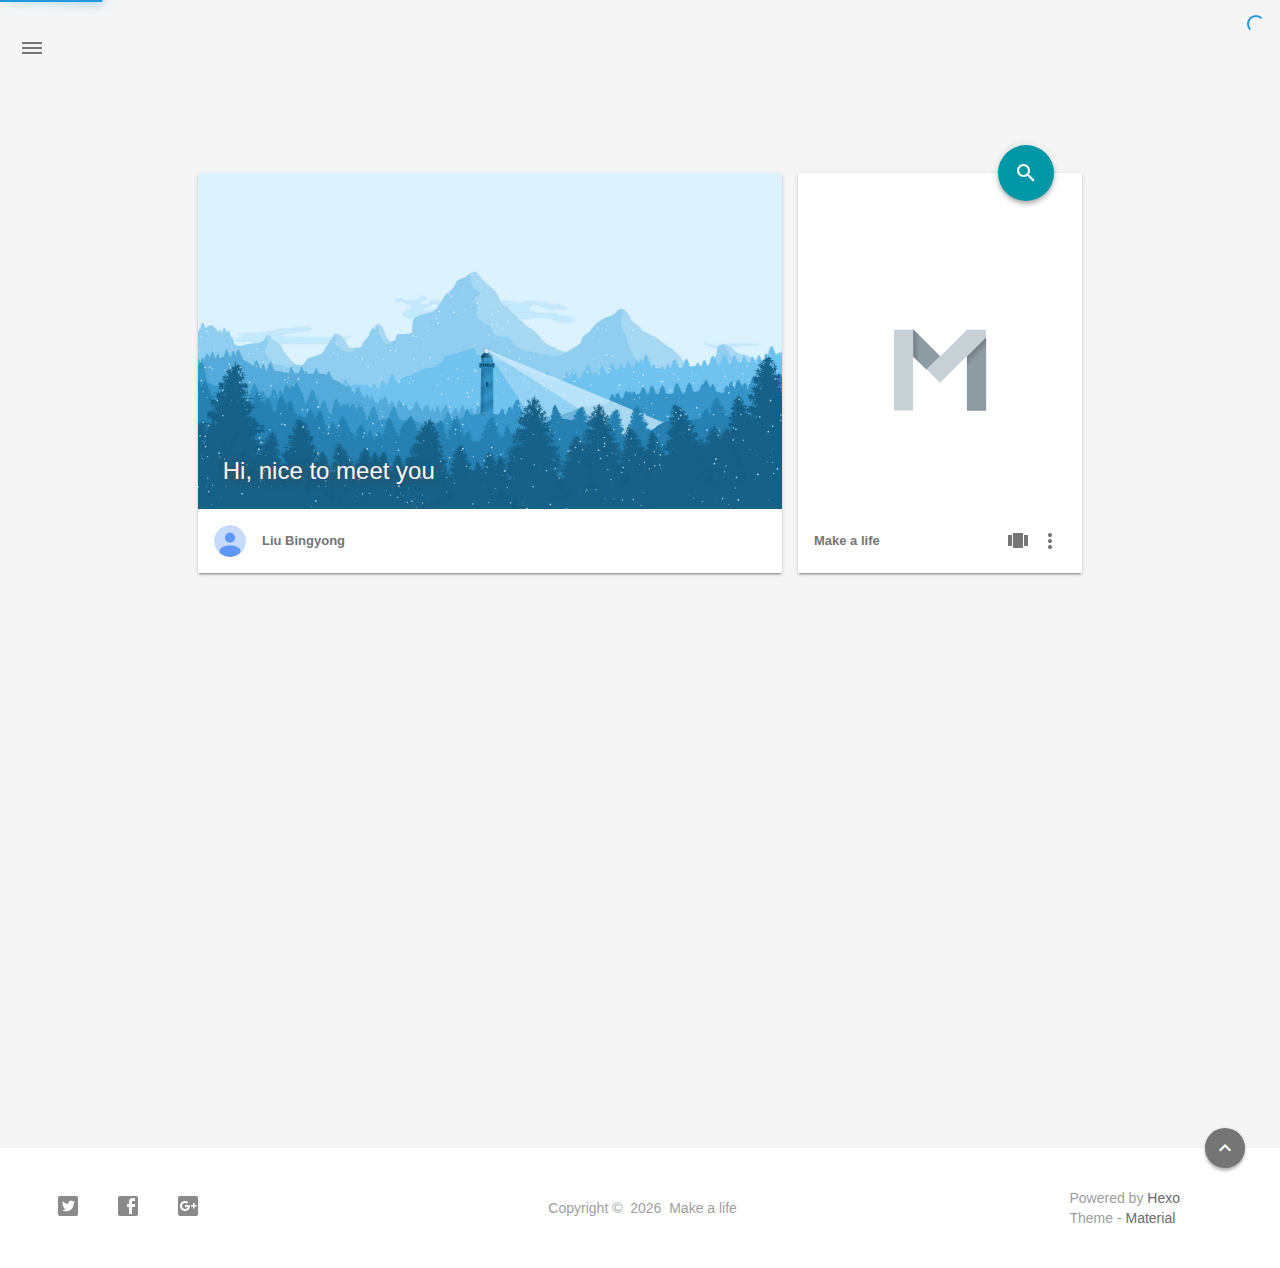
==== index.html @ f7966069 "Site updated: 2017-02-28 15:30:39" ====
<!DOCTYPE html>
<html lang="zh">
    <head>
    <!-- 
        © Material Theme
        https://github.com/viosey/hexo-theme-material
        Version: 1.3.0 -->

    <!-- Title -->
    
    <title>
        
        Make a life
    </title>

    <!-- Favicons -->
    <link rel="icon shortcut" type="image/ico" href="/img/favicon.png">
    <link rel="icon" sizes="192x192" href="/img/favicon.png">
    <link rel="apple-touch-icon" href="/img/favicon.png">

    <!-- Meta & Info -->
    <meta charset="utf-8">
    <meta http-equiv="X-UA-Compatible">
    <meta name="viewport" content="width=device-width, initial-scale=1">
    <meta name="theme-color" content="#0097A7">
    <meta name="author" content="Liu Bingyong">
    <meta name="description" content="null">
    <meta name="keywords" content="null">

    <!--iOS -->
    <meta name="viewport" content="width=device-width, initial-scale=1, user-scalable=no">
    <meta name="apple-mobile-web-app-title" content="Title">
    <meta name="apple-mobile-web-app-capable" content="yes">
    <meta name="apple-mobile-web-app-status-bar-style" content="black">
    <meta name="HandheldFriendly" content="True">
    <meta name="MobileOptimized" content="480">

    <!-- Add to homescreen for Chrome on Android -->
    <meta name="mobile-web-app-capable" content="yes">

    <!-- Add to homescreen for Safari on iOS -->
    <meta name="apple-mobile-web-app-capable" content="yes">
    <meta name="apple-mobile-web-app-status-bar-style" content="black">
    <meta name="apple-mobile-web-app-title" content="Make a life">

    <!-- The Open Graph protocol -->
    <meta property="og:url" content="http://yoursite.com">
    <meta property="og:type" content="blog">
    <meta property="og:title" content="Make a life">
    <meta property="og:description" content="null">
    

    <!--[if lte IE 9]>
        <link rel="stylesheet" href="/css/ie-blocker.css">

        
            <script src="/js/ie-blocker.zhCN.js"></script>
        
    <![endif]-->

    <!-- Import CSS -->
    <link rel="stylesheet" href="/css/material.min.css">
    <link rel="stylesheet" href="/css/style.min.css">
    <!-- Config CSS -->


<!-- Other Styles -->
<style>
  body, html {
    font-family: Roboto, "Helvetica Neue", Helvetica, "PingFang SC", "Hiragino Sans GB", "Microsoft YaHei", "微软雅黑", Arial, sans-serif;
  }

  a {
    color: #00838F;
  }

  .mdl-card__media,
  #search-label,
  #search-form-label:after,
  #scheme-Paradox .hot_tags-count,
  #scheme-Paradox .sidebar_archives-count,
  #scheme-Paradox .sidebar-colored .sidebar-header,
  #scheme-Paradox .sidebar-colored .sidebar-badge{
    background-color: #0097A7 !important;
  }

  /* Sidebar User Drop Down Menu Text Color */
  #scheme-Paradox .sidebar-colored .sidebar-nav>.dropdown>.dropdown-menu>li>a:hover,
  #scheme-Paradox .sidebar-colored .sidebar-nav>.dropdown>.dropdown-menu>li>a:focus {
    color: #0097A7 !important;
  }

  #post_entry-right-info,
  .sidebar-colored .sidebar-nav li:hover > a,
  .sidebar-colored .sidebar-nav li:hover > a i,
  .sidebar-colored .sidebar-nav li > a:hover,
  .sidebar-colored .sidebar-nav li > a:hover i,
  .sidebar-colored .sidebar-nav li > a:focus i,
  .sidebar-colored .sidebar-nav > .open > a,
  .sidebar-colored .sidebar-nav > .open > a:hover,
  .sidebar-colored .sidebar-nav > .open > a:focus,
  #ds-reset #ds-ctx .ds-ctx-entry .ds-ctx-head a {
    color: #0097A7 !important;
  }

  .toTop {
    background: #757575 !important;
  }

  .material-layout .material-post>.material-nav,
  .material-layout .material-index>.material-nav,
  .material-nav a {
    color: #757575;
  }

  #scheme-Paradox .MD-burger-layer {
    background-color: #757575;
  }

  #scheme-Paradox #post-toc-trigger-btn {
    color: #757575;
  }

  .post-toc a:hover {
    color: #00838F;
    text-decoration: underline;
  }
</style>


<!-- Theme Background Related-->

    <style>
      body{
        background-color: #F5F5F5;
      }

      /* blog_info bottom background */
      #scheme-Paradox .material-layout .something-else .mdl-card__supporting-text{
        background-color: #fff;
      }
    </style>




<!-- Fade Effect -->

    <style>
      .fade {
        transition: all 800ms linear;
        -webkit-transform: translate3d(0,0,0);
        -moz-transform: translate3d(0,0,0);
        -ms-transform: translate3d(0,0,0);
        -o-transform: translate3d(0,0,0);
        transform: translate3d(0,0,0);
        opacity: 1;
      }

      .fade.out{
        opacity: 0;
      }
    </style>



    <script src="/js/jquery.min.js"></script>
    <script src="/js/queue.js"></script>

    <!-- UC Browser Compatible -->
    <script>
        var agent = navigator.userAgent.toLowerCase();
        if(agent.indexOf('ucbrowser')>0) {
            document.write("<link rel=\"stylesheet\" href=\"/css/uc.css\">");
            alert('由于 UC 浏览器使用极旧的内核，而本网站使用了一些新的特性。\n为了您能更好的浏览，推荐使用 Chrome 或 Firefox 浏览器。');
        }
    </script>

    

    

    <!-- Bing Background -->
    

    <!-- Custom Head -->
    
</head>


    
        <body id="scheme-Paradox" class="lazy">
            <div class="material-layout  mdl-js-layout has-drawer is-upgraded">
                

                <!-- Main Container -->
                <main class="material-layout__content" id="main">

                    <!-- Top Anchor -->
                    <div id="top"></div>

                    
                        <!-- Hamburger Button -->
                        <button class="MD-burger-icon sidebar-toggle">
                            <span class="MD-burger-layer"></span>
                        </button>
                    

                    <!-- Index Module -->
<div class="material-index mdl-grid">
    
        <!-- Paradox Header -->
        <!-- Daily pic -->
<div class="mdl-card mdl-shadow--2dp daily-pic mdl-cell mdl-cell--8-col index-top-block">

    <!-- Pic & Slogan -->
    <div class="mdl-card__media mdl-color-text--grey-50" style="background-image:url(/img/daily_pic.png)">
        <p class="index-top-block-slogan"><a href="#">
        
            
                Hi, nice to meet you
            
        
        </a></p>
    </div>

    <!-- Avatar & Name -->
    <div class="mdl-card__supporting-text meta mdl-color-text--grey-600">
        <!-- Author Avatar -->
        <div id="author-avatar">
            <img src="/img/avatar.png" width="32px" height="32px" alt="avatar">
        </div>
        <div>
            <strong>Liu Bingyong</strong>
        </div>
    </div>
</div>

        <!-- Blog info -->
<div class="mdl-card mdl-shadow--2dp something-else mdl-cell mdl-cell--8-col mdl-cell--4-col-desktop index-top-block">

    <!-- Search -->
    
    <!-- Google -->
    <div class="mdl-textfield mdl-js-textfield mdl-textfield--expandable" method="post" action="">
        <label id="search-label" class="mdl-button mdl-js-ripple-effect mdl-js-button mdl-button--fab mdl-color--accent mdl-shadow--4dp" for="search">
            <i class="material-icons mdl-color-text--white" role="presentation">search</i>
        </label>

        <form autocomplete="off" id="search-form" method="get" action="//google.com/search" accept-charset="UTF-8" class="mdl-textfield__expandable-holder" target="_blank">
            <input class="mdl-textfield__input search-input" type="search" name="q" id="search" placeholder="">
            <label id="search-form-label" class="mdl-textfield__label" for="search"></label>

            <input type="hidden" name="sitesearch" value="http://yoursite.com">
        </form>
    </div>







    <!-- LOGO -->
    <div class="something-else-logo mdl-color--white mdl-color-text--grey-600">
        <a href="#">
            <img src="/img/logo.png" alt="logo" />
        </a>
    </div>

    <!-- Infomation -->
    <div class="mdl-card__supporting-text meta meta--fill mdl-color-text--grey-600">
        <!-- Blog Title -->
        <div>
            <strong>Make a life</strong>
        </div>
        <div class="section-spacer"></div>

        <!-- Pages -->
        <button id="show-pages-button" class="mdl-button mdl-js-button mdl-js-ripple-effect mdl-button--icon">
            <i class="material-icons" role="presentation">view_carousel</i>
            <span class="visuallyhidden">Pages</span>
        </button>
        <ul class="mdl-menu mdl-js-menu mdl-menu--bottom-right" for="show-pages-button">
            
        </ul>

        <!-- Menu -->
        <button id="menubtn" class="mdl-button mdl-js-button mdl-js-ripple-effect mdl-button--icon">
            <i class="material-icons" role="presentation">more_vert</i>
            <span class="visuallyhidden">show menu</span>
        </button>
        <ul class="mdl-menu mdl-js-menu mdl-menu--bottom-right" for="menubtn">
            

            

            
                <a class="index_share-link" href="http://service.weibo.com/share/share.php?appkey=&title=Make a life&url=http://yoursite.com/&pic=&searchPic=false&style=simple" target="_blank">
                    <li class="mdl-menu__item mdl-js-ripple-effect">
                        分享到微博
                    </li>
                </a>
            

            
                <a class="index_share-link" href="https://twitter.com/intent/tweet?text=Make a life&url=http://yoursite.com/&via=Liu Bingyong" target="_blank">
                    <li class="mdl-menu__item mdl-js-ripple-effect">
                        分享到 Twitter
                    </li>
                </a>
            

            
                <a class="index_share-link" href="https://www.facebook.com/sharer/sharer.php?u=http://yoursite.com//index.html" target="_blank">
                    <li class="mdl-menu__item mdl-js-ripple-effect">
                        分享到 Facebook
                    </li>
                </a>
            

            
                <a class="index_share-link" href="https://plus.google.com/share?url=http://yoursite.com/" target="_blank">
                    <li class="mdl-menu__item mdl-js-ripple-effect">
                        分享到 Google+
                    </li>
                </a>
            

            

            

            
        </ul>
    </div>
</div>

    
    <div class="locate-thumbnail-symbol"></div>

    <!-- Pin on top -->
    

    <!-- Normal Post -->
    
        
        
            <!-- Paradox Thumbnail -->
            <div class="post_entry-module mdl-card mdl-shadow--2dp mdl-cell mdl-cell--12-col fade out">
    <!-- Post Thumbnail -->
    
        
            <!-- Random Thumbnail -->
            <div class="post_thumbnail-random mdl-card__media mdl-color-text--grey-50">
        
    

        <!-- Post Title -->
        <p class="article-headline-p"><a href="/2017/02/28/hello-world/">Hello World</a></p>
    </div>

    <!-- Post Excerpt -->
    <div class="mdl-color-text--grey-600 mdl-card__supporting-text post_entry-content">
        
            Welcome to Hexo
        
        &nbsp;&nbsp;&nbsp;
        <span>
            <a href="/2017/02/28/hello-world/" target="_self">继续阅读</a>
        </span>
    </div>
    <!-- Post_entry Info-->
    <div id="post_entry-info">
        <div id="post_entry-left-info" class="mdl-card__supporting-text meta mdl-color-text--grey-600 ">
            <!-- Author Avatar -->
            <div id="author-avatar">
                <img src="/img/avatar.png" width="44px" height="44px" alt="Liu Bingyong's avatar">
            </div>
            <div>
                <strong>Liu Bingyong</strong>
                <span>2月 28, 2017</span>
            </div>
        </div>
        <div id="post_entry-right-info">
            <!-- Category -->
            <span class="post_entry-category">
                
            </span>

            

            <!-- Post Views -->
            <span class="post_entry-views">
            </span>
        </div>
    </div>
</div>

        
        
        
    

    

    
        <script>
    var randomNum;

    var locatePost = $('.locate-thumbnail-symbol').next();
    for(var i = 0; i < 10; i++) {
        randomNum = Math.floor(Math.random() * 19 + 1);

        locatePost.children('.post_thumbnail-random').attr('id', 'random_thumbnail-'+randomNum);
        locatePost.children('.post_thumbnail-random').css('background-image', 'url(' + '/img/random/material-' + randomNum + '.png' + ')')

        locatePost = locatePost.next();
    }
</script>

    
</div>


                    
                        <!-- Overlay For Active Sidebar -->
<div class="sidebar-overlay"></div>

<!-- Material sidebar -->
<aside id="sidebar" class="sidebar sidebar-colored sidebar-fixed-left" role="navigation">
    <div id="sidebar-main">
        <!-- Sidebar Header -->
        <div class="sidebar-header header-cover" style="background-image: url(/img/sidebar_header.png);">
    <!-- Top bar -->
    <div class="top-bar"></div>

    <!-- Sidebar toggle button -->
    <button type="button" class="sidebar-toggle mdl-button mdl-js-button mdl-js-ripple-effect mdl-button--icon" style="display: initial;" data-upgraded=",MaterialButton,MaterialRipple">
        <i class="material-icons">clear_all</i>
        <span class="mdl-button__ripple-container">
            <span class="mdl-ripple">
            </span>
        </span>
    </button>

    <!-- Sidebar Avatar -->
    <div class="sidebar-image">
        <img src="/img/avatar.png" alt="Liu Bingyong's avatar">
    </div>

    <!-- Sidebar Email -->
    <a data-toggle="dropdown" class="sidebar-brand" href="#settings-dropdown">
        youremail@email.com
        <b class="caret"></b>
    </a>
</div>


        <!-- Sidebar Navigation  -->
        <ul class="nav sidebar-nav">
    <!-- User dropdown  -->
    <li class="dropdown">
        <ul id="settings-dropdown" class="dropdown-menu">
            
                <li>
                    <a href="#" target="_blank" title="Email Me">
                        
                            <i class="material-icons sidebar-material-icons sidebar-indent-left1pc-element">email</i>
                        
                        Email Me
                    </a>
                </li>
            
        </ul>
    </li>

    <!-- Homepage -->
    
        <li id="sidebar-first-li">
            <a href="/" target="_self">
                
                    <i class="material-icons sidebar-material-icons">home</i>
                
                主页
            </a>
        </li>
        
    

    <!-- Archives  -->
    
        <li class="dropdown">
            <a href="#" class="ripple-effect dropdown-toggle" data-toggle="dropdown">
                
                    <i class="material-icons sidebar-material-icons">inbox</i>
                
                    归档
                <b class="caret"></b>
            </a>
            <ul class="dropdown-menu">
            <li>
                <a class="sidebar_archives-link" href="/archives/2017/02/">二月 2017<span class="sidebar_archives-count">1</span></a>
            </ul>
        </li>
        
    

    <!-- Categories  -->
    

    <!-- Pages  -->
    

    <!-- Article Number  -->
    
</ul>


        <!-- Sidebar Footer -->
        <!--
I'm glad you use this theme, the development is no so easy, I hope you can keep the copyright, I will thank you so much.
If you still want to delete the copyrights, could you still retain the first one? Which namely "Theme Material"
It will not impact the appearance and can give developers a lot of support :)

很高兴您使用并喜欢该主题，开发不易 十分谢谢与希望您可以保留一下版权声明。
如果您仍然想删除的话 能否只保留第一项呢？即 "Theme Material"
它不会影响美观并可以给开发者很大的支持和动力。 :)
-->

<!-- Sidebar Divider -->

    <div class="sidebar-divider"></div>


<!-- Theme Material -->

    <a href="https://github.com/viosey/hexo-theme-material"  class="sidebar-footer-text-a" target="_blank">
        <div class="sidebar-text mdl-button mdl-js-button mdl-js-ripple-effect sidebar-footer-text-div" data-upgraded=",MaterialButton,MaterialRipple">
            主题 - Material
            <span class="sidebar-badge badge-circle">i</span>
        </div>
    </a>


<!-- Help & Support -->
<!--

-->

<!-- Feedback -->
<!--

-->

<!-- About Theme -->
<!--

-->

    </div>

    <!-- Sidebar Image -->
    

</aside>

                    

                    
                        <!-- Footer Top Button -->
                        <div class="toTop-wrap">
    <a href="#top" class="toTop">
        <i class="material-icons footer_top-i">expand_less</i>
    </a>
</div>

                    

                    <!--Footer-->
<footer class="mdl-mini-footer" id="bottom">
    
        <!-- Paradox Footer Left Section -->
        <div class="mdl-mini-footer--left-section sns-list">
    <!-- Twitter -->
    
        <a href="https://twitter.com/twitter" target="_blank">
            <button class="mdl-mini-footer--social-btn social-btn" style="background-image: url(/img/footer/footer_ico-twitter.png);">
                <span class="visuallyhidden">Twitter</span>
            </button><!--
     --></a>
    

    <!-- Facebook -->
    
        <a href="https://www.facebook.com/facebook" target="_blank">
            <button class="mdl-mini-footer--social-btn social-btn" style="background-image: url(/img/footer/footer_ico-facebook.png);">
                <span class="visuallyhidden">Facebook</span>
            </button><!--
     --></a>
    

    <!-- Google + -->
    
        <a href="https://www.google.com/" target="_blank">
            <button class="mdl-mini-footer--social-btn social-btn" style="background-image: url(/img/footer/footer_ico-gplus.png);">
                <span class="visuallyhidden">Google Plus</span>
            </button><!--
     --></a>
    

    <!-- Weibo -->
    

    <!-- Instagram -->
    

    <!-- Tumblr -->
    

    <!-- Github -->
    

    <!-- LinkedIn -->
    

    <!-- Zhihu -->
    

    <!-- Bilibili -->
    

    <!-- Telegram -->
    
</div>


        <!--Copyright-->
        <div id="copyright">
            Copyright&nbsp;©&nbsp;
            <script type="text/javascript">
                var fd = new Date();
                document.write(fd.getFullYear());
            </script>
            &nbsp;Make a life
        </div>

        <!-- Paradox Footer Right Section -->

        <!--
        I am glad you use this theme, the development is no so easy, I hope you can keep the copyright.
        It will not impact the appearance and can give developers a lot of support :)

        很高兴您使用该主题，开发不易，希望您可以保留一下版权声明。
        它不会影响美观并可以给开发者很大的支持。 :)
        -->

        <div class="mdl-mini-footer--right-section">
            <div>
                <div class="footer-develop-div">Powered by <a href="https://hexo.io" target="_blank" class="footer-develop-a">Hexo</a></div>
                <div class="footer-develop-div">Theme - <a href="https://github.com/viosey/hexo-theme-material" target="_blank" class="footer-develop-a">Material</a></div>
            </div>
        </div>
    
</footer>


                    <!-- Import File -->
<script src="/js/lazyload.min.js"></script>
<script src="/js/js.min.js"></script>
<script src="/js/nprogress.js"></script>

<script type="text/javascript">
    NProgress.configure({
        showSpinner: true
    });
    NProgress.start();
    $('#nprogress .bar').css({
        'background': '#29d'
    });
    $('#nprogress .peg').css({
        'box-shadow': '0 0 10px #29d, 0 0 15px #29d'
    });
    $('#nprogress .spinner-icon').css({
        'border-top-color': '#29d',
        'border-left-color': '#29d'
    });
    setTimeout(function() {
        NProgress.done();
        $('.fade').removeClass('out');
    }, 800);
</script>













<!-- Swiftye -->


<!-- Local Search-->


<!-- Window Load-->
<script>
    $(window).load(function() {
        // Post_Toc parent position fixed
        $('.post-toc-wrap').parent('.mdl-menu__container').css('position', 'fixed');
    });
</script>

<!-- MathJax Load-->


                </main>
            </div>
        </body>
    
</html>
---- css/ie-blocker.css ----
@charset "utf-8";
body .demo-blog{
    display: none;
}

h1{
    background-color: #fff;
    font-size: 48px;
    line-height: 48px;
    border-left: none;
    width: auto;
    margin: 0px !important;
}

#ib-container {
    display: none;
    width: 100%;
    height: 100%;
    font-family: Arial, Helvetica, sans-serif;
    position: fixed;
    top: 0;
    left: 0;
    box-sizing: content-box !important;
    z-index: 99999;
}

#ib-container * {
    box-sizing: content-box !important;
}

.ib-modal {
    height: 288px;
    background: #fff;
    border-left: 8px solid #4fc1e9;
    position: absolute;
    color: #434a54;
    z-index: 99999;
    width: 592px;
    top: 50%;
    left: 50%;
    transform: translateY(-50%) translateX(-50%);
    padding: 49px 30px 30px;
}

.ib-header {
    height: 80px;
    padding: 0;
}

.ib-header h1 {
    margin: 0;
    font-size: 24px;
    text-align: left;
    color: #434a54;
}

.ib-header p {
    margin: 10px 0 0 0;
    font-size: 14px;
    line-height: 18px;
    text-align: left;
    color: #434a54;
}

.ib-header p strong {
    font-weight: normal;
    color: #3bafda;
}

.ib-browsers {
    height: 80px;
    list-style: none;
    margin: 0;
    padding: 0;
    padding-top: 0;
    margin-top: 49px;
}

.ib-browsers li {
    float: left;
    width: 148px;
    height: 80px;
    position: relative;
    list-style: none;
}

.ib-browsers li a {
    display: block;
    width: 100%;
    height: 100%;
    position: absolute;
    color: #434a54;
    text-decoration: none;
    cursor: pointer;
}

.ib-browsers li a:hover {
    background-color: #F2F2F2;
}

.ib-browsers li a:hover .ib-browser-name {
    background-color: #4fc1e9;
    color: #fff;
}

.ib-browser-icon {
    display: block;
    width: 118px;
    height: 90px;
    margin: 0 auto;
    margin-top: 20px;
}

.ib-browser-name {
    line-height: 18px;
    margin-top: 5px;
    text-align: center;
    font-size: 20px;
}

.ib-browser-description {
    height: 50px;
    line-height: 14px;
    font-size: 12px;
    margin-top: 10px;
    padding: 0 5px;
}

.ib-footer {
    height: 30px;
}

.ib-try {
    float: right;
    height: 30px;
    padding: 0 15px;
    color: #fff;
    background-color: #3bafda;
    font-size: 12px;
    line-height: 30px;
    cursor: pointer;
    text-decoration: none;
    margin-top: 49px;
}

.ib-try:hover {
    background-color: #4fc1e9;
}

.ib-mask {
    width: 100%;
    height: 100%;
    position: absolute;
    top: 0;
    left: 0;
    _position: absolute;
    _top: expression(eval(document.documentElement.scrollTop) + 'px');
    _left: expression(eval(document.documentElement.scrollLeft) + 'px');
    _right: auto;
    _bottom: auto;
    _width: expression(eval(document.documentElement.clientWidth) + 'px');
    _height: expression(eval(document.documentElement.clientHeight) + 'px');
    z-index: 99999;
}

.ib-mask {
    background: rgb(0, 0, 0);
    opacity: 0.8;
    -ms-filter: "progid:DXImageTransform.Microsoft.Alpha(Opacity=80)";
    filter: alpha(opacity=80);
    z-index: 99998;
}

.zh-cn #ib-container {
    font-family: 'Microsoft Yahei', sans-serif;
}

.zh-cn .ib-browser-description {
    font-size: 12px;
}
---- css/material.min.css ----
@charset "UTF-8";.mdl-button,.mdl-checkbox,audio,canvas,img,svg,video{vertical-align:middle}.visuallyhidden,hr{border:0;height:1px}.hidden,.invisible{visibility:hidden}address,body,h1,h2,h3,h4,h6,html,ol,p,ul{font-weight:400}blockquote,h1{line-height:1.35}blockquote,h1,h1 small,h2,h2 small,h3,h3 small,h4,h4 small,h5,h5 small,h6,h6 small{font-family:Roboto,Helvetica,Arial,sans-serif}.mdl-badge[data-badge]:after,.mdl-card,.mdl-layout__drawer,.mdl-layout__header{-webkit-box-direction:normal}html{color:rgba(0,0,0,.87)}::-moz-selection{background:#b3d4fc;text-shadow:none}::selection{background:#b3d4fc;text-shadow:none}hr{display:block;border-top:1px solid #ccc;margin:1em 0;padding:0}fieldset{border:0;margin:0;padding:0}textarea{resize:vertical}.browsehappy{margin:.2em 0;background:#ccc;color:#000;padding:.2em 0}.hidden{display:none!important}.visuallyhidden{clip:rect(0 0 0 0);margin:-1px;overflow:hidden;padding:0;position:absolute;width:1px}.visuallyhidden.focusable:active,.visuallyhidden.focusable:focus{clip:auto;height:auto;margin:0;overflow:visible;position:static;width:auto}body,html{width:100%}.clearfix:after,.clearfix:before{content:" ";display:table}.clearfix:after{clear:both}@media print{blockquote,img,pre,tr{page-break-inside:avoid}*,:after,:before{background:0 0!important;color:#000!important;box-shadow:none!important;text-shadow:none!important}a,a:visited{text-decoration:underline}a[href]:after{content:" (" attr(href)")"}abbr[title]:after{content:" (" attr(title)")"}a[href^="#"]:after,a[href^="javascript:"]:after{content:""}blockquote,pre{border:1px solid #999}thead{display:table-header-group}img{max-width:100%!important}h2,h3,p{orphans:3;widows:3}h2,h3{page-break-after:avoid}}.mdl-accordion,.mdl-button,.mdl-card,.mdl-checkbox,.mdl-dropdown-menu,.mdl-icon-toggle,.mdl-item,.mdl-radio,.mdl-slider,.mdl-switch,.mdl-tabs__tab,a{-webkit-tap-highlight-color:transparent;-webkit-tap-highlight-color:rgba(255,255,255,0)}html{height:100%;-ms-touch-action:manipulation;touch-action:manipulation}body{min-height:100%}main{display:block}[hidden]{display:none!important}body,html{font-family:Helvetica,Arial,sans-serif;font-size:14px;line-height:20px}h1,h2,h3,h4,h5,h6,p{padding:0}h1 small,h2 small,h3 small,h4 small,h5 small,h6 small{font-weight:400;line-height:1.35;letter-spacing:-.02em;opacity:.54;font-size:.6em}blockquote,h4{font-size:24px}ol,p,ul{font-size:14px}address,ol,p,ul{letter-spacing:0}address,h5{line-height:1}h6,ol,p,ul{line-height:24px}a,h5{font-weight:500}h1{font-size:56px;letter-spacing:-.02em;margin:24px 0}h2{font-size:45px;line-height:48px}h2,h3{margin:24px 0}h3{font-size:34px;line-height:40px}h4{line-height:32px;-moz-osx-font-smoothing:grayscale;margin:24px 0 16px}h5{font-size:20px;letter-spacing:.02em}h5,h6{margin:24px 0 16px}h6{font-size:16px;letter-spacing:.04em}p{margin:0 0 16px}a{color:#ff4081}blockquote{position:relative;font-weight:300;font-style:italic;letter-spacing:.08em}mark{background-color:#f4ff81}dt{font-weight:700}address{font-size:12px;font-style:normal}.mdl-typography--display-4,.mdl-typography--display-4-color-contrast{font-family:Roboto,Helvetica,Arial,sans-serif;font-size:112px;font-weight:300;line-height:1;letter-spacing:-.04em}.mdl-typography--display-1,.mdl-typography--display-1-color-contrast,.mdl-typography--display-2,.mdl-typography--display-2-color-contrast,.mdl-typography--display-3,.mdl-typography--display-3-color-contrast,.mdl-typography--headline,.mdl-typography--headline-color-contrast{font-family:Roboto,Helvetica,Arial,sans-serif;font-weight:400}.mdl-typography--display-4-color-contrast{opacity:.54}.mdl-typography--display-3,.mdl-typography--display-3-color-contrast{font-size:56px;line-height:1.35;letter-spacing:-.02em}.mdl-typography--display-3-color-contrast{opacity:.54}.mdl-typography--display-2,.mdl-typography--display-2-color-contrast{font-size:45px;line-height:48px}.mdl-typography--display-2-color-contrast{opacity:.54}.mdl-typography--display-1,.mdl-typography--display-1-color-contrast{font-size:34px;line-height:40px}.mdl-typography--display-1-color-contrast{opacity:.54}.mdl-typography--body-1-color-contrast,.mdl-typography--body-1-force-preferred-font-color-contrast,.mdl-typography--body-2-color-contrast,.mdl-typography--body-2-force-preferred-font-color-contrast,.mdl-typography--headline-color-contrast,.mdl-typography--subhead-color-contrast,.mdl-typography--title-color-contrast{opacity:.87}.mdl-typography--headline,.mdl-typography--headline-color-contrast{font-size:24px;line-height:32px;-moz-osx-font-smoothing:grayscale}.mdl-typography--title,.mdl-typography--title-color-contrast{font-family:Roboto,Helvetica,Arial,sans-serif;font-size:20px;font-weight:500;line-height:1;letter-spacing:.02em}.mdl-typography--subhead,.mdl-typography--subhead-color-contrast{font-family:Roboto,Helvetica,Arial,sans-serif;font-size:16px;font-weight:400;line-height:24px;letter-spacing:.04em}.mdl-typography--body-2,.mdl-typography--body-2-color-contrast{font-size:14px;font-weight:700;line-height:24px;letter-spacing:0}.mdl-typography--body-1,.mdl-typography--body-1-color-contrast{font-size:14px;font-weight:400;line-height:24px;letter-spacing:0}.mdl-typography--body-2-force-preferred-font,.mdl-typography--body-2-force-preferred-font-color-contrast{font-family:Roboto,Helvetica,Arial,sans-serif;font-size:14px;font-weight:500;line-height:24px;letter-spacing:0}.mdl-typography--body-1-force-preferred-font,.mdl-typography--body-1-force-preferred-font-color-contrast{font-family:Roboto,Helvetica,Arial,sans-serif;font-size:14px;font-weight:400;line-height:24px;letter-spacing:0}.mdl-typography--caption,.mdl-typography--caption-force-preferred-font{font-size:12px;font-weight:400;line-height:1;letter-spacing:0}.mdl-typography--caption-force-preferred-font{font-family:Roboto,Helvetica,Arial,sans-serif}.mdl-typography--caption-color-contrast,.mdl-typography--caption-force-preferred-font-color-contrast{font-size:12px;font-weight:400;line-height:1;letter-spacing:0;opacity:.54}.mdl-typography--button-color-contrast,.mdl-typography--menu-color-contrast{opacity:.87}.mdl-typography--caption-force-preferred-font-color-contrast,.mdl-typography--menu{font-family:Roboto,Helvetica,Arial,sans-serif}.mdl-typography--menu{font-size:14px;font-weight:500;line-height:1;letter-spacing:0}.mdl-typography--button,.mdl-typography--button-color-contrast,.mdl-typography--menu-color-contrast{font-family:Roboto,Helvetica,Arial,sans-serif;font-size:14px;font-weight:500;line-height:1;letter-spacing:0}.mdl-typography--button,.mdl-typography--button-color-contrast{text-transform:uppercase}.mdl-typography--text-left{text-align:left}.mdl-typography--text-right{text-align:right}.mdl-typography--text-center{text-align:center}.mdl-typography--text-justify{text-align:justify}.mdl-typography--text-nowrap{white-space:nowrap}.mdl-typography--text-lowercase{text-transform:lowercase}.mdl-typography--text-uppercase{text-transform:uppercase}.mdl-typography--text-capitalize{text-transform:capitalize}.mdl-button,.mdl-layout__tab,.mdl-tabs__tab{text-transform:uppercase}.mdl-typography--font-thin{font-weight:200!important}.mdl-typography--font-light{font-weight:300!important}.mdl-typography--font-regular{font-weight:400!important}.mdl-typography--font-medium{font-weight:500!important}.mdl-typography--font-bold{font-weight:700!important}.mdl-typography--font-black{font-weight:900!important}.mdl-color-text--red{color:#f44336!important}.mdl-color--red{background-color:#f44336!important}.mdl-color-text--red-50{color:#ffebee!important}.mdl-color--red-50{background-color:#ffebee!important}.mdl-color-text--red-100{color:#ffcdd2!important}.mdl-color--red-100{background-color:#ffcdd2!important}.mdl-color-text--red-200{color:#ef9a9a!important}.mdl-color--red-200{background-color:#ef9a9a!important}.mdl-color-text--red-300{color:#e57373!important}.mdl-color--red-300{background-color:#e57373!important}.mdl-color-text--red-400{color:#ef5350!important}.mdl-color--red-400{background-color:#ef5350!important}.mdl-color-text--red-500{color:#f44336!important}.mdl-color--red-500{background-color:#f44336!important}.mdl-color-text--red-600{color:#e53935!important}.mdl-color--red-600{background-color:#e53935!important}.mdl-color-text--red-700{color:#d32f2f!important}.mdl-color--red-700{background-color:#d32f2f!important}.mdl-color-text--red-800{color:#c62828!important}.mdl-color--red-800{background-color:#c62828!important}.mdl-color-text--red-900{color:#b71c1c!important}.mdl-color--red-900{background-color:#b71c1c!important}.mdl-color-text--red-A100{color:#ff8a80!important}.mdl-color--red-A100{background-color:#ff8a80!important}.mdl-color-text--red-A200{color:#ff5252!important}.mdl-color--red-A200{background-color:#ff5252!important}.mdl-color-text--red-A400{color:#ff1744!important}.mdl-color--red-A400{background-color:#ff1744!important}.mdl-color-text--red-A700{color:#d50000!important}.mdl-color--red-A700{background-color:#d50000!important}.mdl-color-text--pink{color:#e91e63!important}.mdl-color--pink{background-color:#e91e63!important}.mdl-color-text--pink-50{color:#fce4ec!important}.mdl-color--pink-50{background-color:#fce4ec!important}.mdl-color-text--pink-100{color:#f8bbd0!important}.mdl-color--pink-100{background-color:#f8bbd0!important}.mdl-color-text--pink-200{color:#f48fb1!important}.mdl-color--pink-200{background-color:#f48fb1!important}.mdl-color-text--pink-300{color:#f06292!important}.mdl-color--pink-300{background-color:#f06292!important}.mdl-color-text--pink-400{color:#ec407a!important}.mdl-color--pink-400{background-color:#ec407a!important}.mdl-color-text--pink-500{color:#e91e63!important}.mdl-color--pink-500{background-color:#e91e63!important}.mdl-color-text--pink-600{color:#d81b60!important}.mdl-color--pink-600{background-color:#d81b60!important}.mdl-color-text--pink-700{color:#c2185b!important}.mdl-color--pink-700{background-color:#c2185b!important}.mdl-color-text--pink-800{color:#ad1457!important}.mdl-color--pink-800{background-color:#ad1457!important}.mdl-color-text--pink-900{color:#880e4f!important}.mdl-color--pink-900{background-color:#880e4f!important}.mdl-color-text--pink-A100{color:#ff80ab!important}.mdl-color--pink-A100{background-color:#ff80ab!important}.mdl-color-text--pink-A200{color:#ff4081!important}.mdl-color--pink-A200{background-color:#ff4081!important}.mdl-color-text--pink-A400{color:#f50057!important}.mdl-color--pink-A400{background-color:#f50057!important}.mdl-color-text--pink-A700{color:#c51162!important}.mdl-color--pink-A700{background-color:#c51162!important}.mdl-color-text--purple{color:#9c27b0!important}.mdl-color--purple{background-color:#9c27b0!important}.mdl-color-text--purple-50{color:#f3e5f5!important}.mdl-color--purple-50{background-color:#f3e5f5!important}.mdl-color-text--purple-100{color:#e1bee7!important}.mdl-color--purple-100{background-color:#e1bee7!important}.mdl-color-text--purple-200{color:#ce93d8!important}.mdl-color--purple-200{background-color:#ce93d8!important}.mdl-color-text--purple-300{color:#ba68c8!important}.mdl-color--purple-300{background-color:#ba68c8!important}.mdl-color-text--purple-400{color:#ab47bc!important}.mdl-color--purple-400{background-color:#ab47bc!important}.mdl-color-text--purple-500{color:#9c27b0!important}.mdl-color--purple-500{background-color:#9c27b0!important}.mdl-color-text--purple-600{color:#8e24aa!important}.mdl-color--purple-600{background-color:#8e24aa!important}.mdl-color-text--purple-700{color:#7b1fa2!important}.mdl-color--purple-700{background-color:#7b1fa2!important}.mdl-color-text--purple-800{color:#6a1b9a!important}.mdl-color--purple-800{background-color:#6a1b9a!important}.mdl-color-text--purple-900{color:#4a148c!important}.mdl-color--purple-900{background-color:#4a148c!important}.mdl-color-text--purple-A100{color:#ea80fc!important}.mdl-color--purple-A100{background-color:#ea80fc!important}.mdl-color-text--purple-A200{color:#e040fb!important}.mdl-color--purple-A200{background-color:#e040fb!important}.mdl-color-text--purple-A400{color:#d500f9!important}.mdl-color--purple-A400{background-color:#d500f9!important}.mdl-color-text--purple-A700{color:#a0f!important}.mdl-color--purple-A700{background-color:#a0f!important}.mdl-color-text--deep-purple{color:#673ab7!important}.mdl-color--deep-purple{background-color:#673ab7!important}.mdl-color-text--deep-purple-50{color:#ede7f6!important}.mdl-color--deep-purple-50{background-color:#ede7f6!important}.mdl-color-text--deep-purple-100{color:#d1c4e9!important}.mdl-color--deep-purple-100{background-color:#d1c4e9!important}.mdl-color-text--deep-purple-200{color:#b39ddb!important}.mdl-color--deep-purple-200{background-color:#b39ddb!important}.mdl-color-text--deep-purple-300{color:#9575cd!important}.mdl-color--deep-purple-300{background-color:#9575cd!important}.mdl-color-text--deep-purple-400{color:#7e57c2!important}.mdl-color--deep-purple-400{background-color:#7e57c2!important}.mdl-color-text--deep-purple-500{color:#673ab7!important}.mdl-color--deep-purple-500{background-color:#673ab7!important}.mdl-color-text--deep-purple-600{color:#5e35b1!important}.mdl-color--deep-purple-600{background-color:#5e35b1!important}.mdl-color-text--deep-purple-700{color:#512da8!important}.mdl-color--deep-purple-700{background-color:#512da8!important}.mdl-color-text--deep-purple-800{color:#4527a0!important}.mdl-color--deep-purple-800{background-color:#4527a0!important}.mdl-color-text--deep-purple-900{color:#311b92!important}.mdl-color--deep-purple-900{background-color:#311b92!important}.mdl-color-text--deep-purple-A100{color:#b388ff!important}.mdl-color--deep-purple-A100{background-color:#b388ff!important}.mdl-color-text--deep-purple-A200{color:#7c4dff!important}.mdl-color--deep-purple-A200{background-color:#7c4dff!important}.mdl-color-text--deep-purple-A400{color:#651fff!important}.mdl-color--deep-purple-A400{background-color:#651fff!important}.mdl-color-text--deep-purple-A700{color:#6200ea!important}.mdl-color--deep-purple-A700{background-color:#6200ea!important}.mdl-color-text--indigo{color:#3f51b5!important}.mdl-color--indigo{background-color:#3f51b5!important}.mdl-color-text--indigo-50{color:#e8eaf6!important}.mdl-color--indigo-50{background-color:#e8eaf6!important}.mdl-color-text--indigo-100{color:#c5cae9!important}.mdl-color--indigo-100{background-color:#c5cae9!important}.mdl-color-text--indigo-200{color:#9fa8da!important}.mdl-color--indigo-200{background-color:#9fa8da!important}.mdl-color-text--indigo-300{color:#7986cb!important}.mdl-color--indigo-300{background-color:#7986cb!important}.mdl-color-text--indigo-400{color:#5c6bc0!important}.mdl-color--indigo-400{background-color:#5c6bc0!important}.mdl-color-text--indigo-500{color:#3f51b5!important}.mdl-color--indigo-500{background-color:#3f51b5!important}.mdl-color-text--indigo-600{color:#3949ab!important}.mdl-color--indigo-600{background-color:#3949ab!important}.mdl-color-text--indigo-700{color:#303f9f!important}.mdl-color--indigo-700{background-color:#303f9f!important}.mdl-color-text--indigo-800{color:#283593!important}.mdl-color--indigo-800{background-color:#283593!important}.mdl-color-text--indigo-900{color:#1a237e!important}.mdl-color--indigo-900{background-color:#1a237e!important}.mdl-color-text--indigo-A100{color:#8c9eff!important}.mdl-color--indigo-A100{background-color:#8c9eff!important}.mdl-color-text--indigo-A200{color:#536dfe!important}.mdl-color--indigo-A200{background-color:#536dfe!important}.mdl-color-text--indigo-A400{color:#3d5afe!important}.mdl-color--indigo-A400{background-color:#3d5afe!important}.mdl-color-text--indigo-A700{color:#304ffe!important}.mdl-color--indigo-A700{background-color:#304ffe!important}.mdl-color-text--blue{color:#2196f3!important}.mdl-color--blue{background-color:#2196f3!important}.mdl-color-text--blue-50{color:#e3f2fd!important}.mdl-color--blue-50{background-color:#e3f2fd!important}.mdl-color-text--blue-100{color:#bbdefb!important}.mdl-color--blue-100{background-color:#bbdefb!important}.mdl-color-text--blue-200{color:#90caf9!important}.mdl-color--blue-200{background-color:#90caf9!important}.mdl-color-text--blue-300{color:#64b5f6!important}.mdl-color--blue-300{background-color:#64b5f6!important}.mdl-color-text--blue-400{color:#42a5f5!important}.mdl-color--blue-400{background-color:#42a5f5!important}.mdl-color-text--blue-500{color:#2196f3!important}.mdl-color--blue-500{background-color:#2196f3!important}.mdl-color-text--blue-600{color:#1e88e5!important}.mdl-color--blue-600{background-color:#1e88e5!important}.mdl-color-text--blue-700{color:#1976d2!important}.mdl-color--blue-700{background-color:#1976d2!important}.mdl-color-text--blue-800{color:#1565c0!important}.mdl-color--blue-800{background-color:#1565c0!important}.mdl-color-text--blue-900{color:#0d47a1!important}.mdl-color--blue-900{background-color:#0d47a1!important}.mdl-color-text--blue-A100{color:#82b1ff!important}.mdl-color--blue-A100{background-color:#82b1ff!important}.mdl-color-text--blue-A200{color:#448aff!important}.mdl-color--blue-A200{background-color:#448aff!important}.mdl-color-text--blue-A400{color:#2979ff!important}.mdl-color--blue-A400{background-color:#2979ff!important}.mdl-color-text--blue-A700{color:#2962ff!important}.mdl-color--blue-A700{background-color:#2962ff!important}.mdl-color-text--light-blue{color:#03a9f4!important}.mdl-color--light-blue{background-color:#03a9f4!important}.mdl-color-text--light-blue-50{color:#e1f5fe!important}.mdl-color--light-blue-50{background-color:#e1f5fe!important}.mdl-color-text--light-blue-100{color:#b3e5fc!important}.mdl-color--light-blue-100{background-color:#b3e5fc!important}.mdl-color-text--light-blue-200{color:#81d4fa!important}.mdl-color--light-blue-200{background-color:#81d4fa!important}.mdl-color-text--light-blue-300{color:#4fc3f7!important}.mdl-color--light-blue-300{background-color:#4fc3f7!important}.mdl-color-text--light-blue-400{color:#29b6f6!important}.mdl-color--light-blue-400{background-color:#29b6f6!important}.mdl-color-text--light-blue-500{color:#03a9f4!important}.mdl-color--light-blue-500{background-color:#03a9f4!important}.mdl-color-text--light-blue-600{color:#039be5!important}.mdl-color--light-blue-600{background-color:#039be5!important}.mdl-color-text--light-blue-700{color:#0288d1!important}.mdl-color--light-blue-700{background-color:#0288d1!important}.mdl-color-text--light-blue-800{color:#0277bd!important}.mdl-color--light-blue-800{background-color:#0277bd!important}.mdl-color-text--light-blue-900{color:#01579b!important}.mdl-color--light-blue-900{background-color:#01579b!important}.mdl-color-text--light-blue-A100{color:#80d8ff!important}.mdl-color--light-blue-A100{background-color:#80d8ff!important}.mdl-color-text--light-blue-A200{color:#40c4ff!important}.mdl-color--light-blue-A200{background-color:#40c4ff!important}.mdl-color-text--light-blue-A400{color:#00b0ff!important}.mdl-color--light-blue-A400{background-color:#00b0ff!important}.mdl-color-text--light-blue-A700{color:#0091ea!important}.mdl-color--light-blue-A700{background-color:#0091ea!important}.mdl-color-text--cyan{color:#00bcd4!important}.mdl-color--cyan{background-color:#00bcd4!important}.mdl-color-text--cyan-50{color:#e0f7fa!important}.mdl-color--cyan-50{background-color:#e0f7fa!important}.mdl-color-text--cyan-100{color:#b2ebf2!important}.mdl-color--cyan-100{background-color:#b2ebf2!important}.mdl-color-text--cyan-200{color:#80deea!important}.mdl-color--cyan-200{background-color:#80deea!important}.mdl-color-text--cyan-300{color:#4dd0e1!important}.mdl-color--cyan-300{background-color:#4dd0e1!important}.mdl-color-text--cyan-400{color:#26c6da!important}.mdl-color--cyan-400{background-color:#26c6da!important}.mdl-color-text--cyan-500{color:#00bcd4!important}.mdl-color--cyan-500{background-color:#00bcd4!important}.mdl-color-text--cyan-600{color:#00acc1!important}.mdl-color--cyan-600{background-color:#00acc1!important}.mdl-color-text--cyan-700{color:#0097a7!important}.mdl-color--cyan-700{background-color:#0097a7!important}.mdl-color-text--cyan-800{color:#00838f!important}.mdl-color--cyan-800{background-color:#00838f!important}.mdl-color-text--cyan-900{color:#006064!important}.mdl-color--cyan-900{background-color:#006064!important}.mdl-color-text--cyan-A100{color:#84ffff!important}.mdl-color--cyan-A100{background-color:#84ffff!important}.mdl-color-text--cyan-A200{color:#18ffff!important}.mdl-color--cyan-A200{background-color:#18ffff!important}.mdl-color-text--cyan-A400{color:#00e5ff!important}.mdl-color--cyan-A400{background-color:#00e5ff!important}.mdl-color-text--cyan-A700{color:#00b8d4!important}.mdl-color--cyan-A700{background-color:#00b8d4!important}.mdl-color-text--teal{color:#009688!important}.mdl-color--teal{background-color:#009688!important}.mdl-color-text--teal-50{color:#e0f2f1!important}.mdl-color--teal-50{background-color:#e0f2f1!important}.mdl-color-text--teal-100{color:#b2dfdb!important}.mdl-color--teal-100{background-color:#b2dfdb!important}.mdl-color-text--teal-200{color:#80cbc4!important}.mdl-color--teal-200{background-color:#80cbc4!important}.mdl-color-text--teal-300{color:#4db6ac!important}.mdl-color--teal-300{background-color:#4db6ac!important}.mdl-color-text--teal-400{color:#26a69a!important}.mdl-color--teal-400{background-color:#26a69a!important}.mdl-color-text--teal-500{color:#009688!important}.mdl-color--teal-500{background-color:#009688!important}.mdl-color-text--teal-600{color:#00897b!important}.mdl-color--teal-600{background-color:#00897b!important}.mdl-color-text--teal-700{color:#00796b!important}.mdl-color--teal-700{background-color:#00796b!important}.mdl-color-text--teal-800{color:#00695c!important}.mdl-color--teal-800{background-color:#00695c!important}.mdl-color-text--teal-900{color:#004d40!important}.mdl-color--teal-900{background-color:#004d40!important}.mdl-color-text--teal-A100{color:#a7ffeb!important}.mdl-color--teal-A100{background-color:#a7ffeb!important}.mdl-color-text--teal-A200{color:#64ffda!important}.mdl-color--teal-A200{background-color:#64ffda!important}.mdl-color-text--teal-A400{color:#1de9b6!important}.mdl-color--teal-A400{background-color:#1de9b6!important}.mdl-color-text--teal-A700{color:#00bfa5!important}.mdl-color--teal-A700{background-color:#00bfa5!important}.mdl-color-text--green{color:#4caf50!important}.mdl-color--green{background-color:#4caf50!important}.mdl-color-text--green-50{color:#e8f5e9!important}.mdl-color--green-50{background-color:#e8f5e9!important}.mdl-color-text--green-100{color:#c8e6c9!important}.mdl-color--green-100{background-color:#c8e6c9!important}.mdl-color-text--green-200{color:#a5d6a7!important}.mdl-color--green-200{background-color:#a5d6a7!important}.mdl-color-text--green-300{color:#81c784!important}.mdl-color--green-300{background-color:#81c784!important}.mdl-color-text--green-400{color:#66bb6a!important}.mdl-color--green-400{background-color:#66bb6a!important}.mdl-color-text--green-500{color:#4caf50!important}.mdl-color--green-500{background-color:#4caf50!important}.mdl-color-text--green-600{color:#43a047!important}.mdl-color--green-600{background-color:#43a047!important}.mdl-color-text--green-700{color:#388e3c!important}.mdl-color--green-700{background-color:#388e3c!important}.mdl-color-text--green-800{color:#2e7d32!important}.mdl-color--green-800{background-color:#2e7d32!important}.mdl-color-text--green-900{color:#1b5e20!important}.mdl-color--green-900{background-color:#1b5e20!important}.mdl-color-text--green-A100{color:#b9f6ca!important}.mdl-color--green-A100{background-color:#b9f6ca!important}.mdl-color-text--green-A200{color:#69f0ae!important}.mdl-color--green-A200{background-color:#69f0ae!important}.mdl-color-text--green-A400{color:#00e676!important}.mdl-color--green-A400{background-color:#00e676!important}.mdl-color-text--green-A700{color:#00c853!important}.mdl-color--green-A700{background-color:#00c853!important}.mdl-color-text--light-green{color:#8bc34a!important}.mdl-color--light-green{background-color:#8bc34a!important}.mdl-color-text--light-green-50{color:#f1f8e9!important}.mdl-color--light-green-50{background-color:#f1f8e9!important}.mdl-color-text--light-green-100{color:#dcedc8!important}.mdl-color--light-green-100{background-color:#dcedc8!important}.mdl-color-text--light-green-200{color:#c5e1a5!important}.mdl-color--light-green-200{background-color:#c5e1a5!important}.mdl-color-text--light-green-300{color:#aed581!important}.mdl-color--light-green-300{background-color:#aed581!important}.mdl-color-text--light-green-400{color:#9ccc65!important}.mdl-color--light-green-400{background-color:#9ccc65!important}.mdl-color-text--light-green-500{color:#8bc34a!important}.mdl-color--light-green-500{background-color:#8bc34a!important}.mdl-color-text--light-green-600{color:#7cb342!important}.mdl-color--light-green-600{background-color:#7cb342!important}.mdl-color-text--light-green-700{color:#689f38!important}.mdl-color--light-green-700{background-color:#689f38!important}.mdl-color-text--light-green-800{color:#558b2f!important}.mdl-color--light-green-800{background-color:#558b2f!important}.mdl-color-text--light-green-900{color:#33691e!important}.mdl-color--light-green-900{background-color:#33691e!important}.mdl-color-text--light-green-A100{color:#ccff90!important}.mdl-color--light-green-A100{background-color:#ccff90!important}.mdl-color-text--light-green-A200{color:#b2ff59!important}.mdl-color--light-green-A200{background-color:#b2ff59!important}.mdl-color-text--light-green-A400{color:#76ff03!important}.mdl-color--light-green-A400{background-color:#76ff03!important}.mdl-color-text--light-green-A700{color:#64dd17!important}.mdl-color--light-green-A700{background-color:#64dd17!important}.mdl-color-text--lime{color:#cddc39!important}.mdl-color--lime{background-color:#cddc39!important}.mdl-color-text--lime-50{color:#f9fbe7!important}.mdl-color--lime-50{background-color:#f9fbe7!important}.mdl-color-text--lime-100{color:#f0f4c3!important}.mdl-color--lime-100{background-color:#f0f4c3!important}.mdl-color-text--lime-200{color:#e6ee9c!important}.mdl-color--lime-200{background-color:#e6ee9c!important}.mdl-color-text--lime-300{color:#dce775!important}.mdl-color--lime-300{background-color:#dce775!important}.mdl-color-text--lime-400{color:#d4e157!important}.mdl-color--lime-400{background-color:#d4e157!important}.mdl-color-text--lime-500{color:#cddc39!important}.mdl-color--lime-500{background-color:#cddc39!important}.mdl-color-text--lime-600{color:#c0ca33!important}.mdl-color--lime-600{background-color:#c0ca33!important}.mdl-color-text--lime-700{color:#afb42b!important}.mdl-color--lime-700{background-color:#afb42b!important}.mdl-color-text--lime-800{color:#9e9d24!important}.mdl-color--lime-800{background-color:#9e9d24!important}.mdl-color-text--lime-900{color:#827717!important}.mdl-color--lime-900{background-color:#827717!important}.mdl-color-text--lime-A100{color:#f4ff81!important}.mdl-color--lime-A100{background-color:#f4ff81!important}.mdl-color-text--lime-A200{color:#eeff41!important}.mdl-color--lime-A200{background-color:#eeff41!important}.mdl-color-text--lime-A400{color:#c6ff00!important}.mdl-color--lime-A400{background-color:#c6ff00!important}.mdl-color-text--lime-A700{color:#aeea00!important}.mdl-color--lime-A700{background-color:#aeea00!important}.mdl-color-text--yellow{color:#ffeb3b!important}.mdl-color--yellow{background-color:#ffeb3b!important}.mdl-color-text--yellow-50{color:#fffde7!important}.mdl-color--yellow-50{background-color:#fffde7!important}.mdl-color-text--yellow-100{color:#fff9c4!important}.mdl-color--yellow-100{background-color:#fff9c4!important}.mdl-color-text--yellow-200{color:#fff59d!important}.mdl-color--yellow-200{background-color:#fff59d!important}.mdl-color-text--yellow-300{color:#fff176!important}.mdl-color--yellow-300{background-color:#fff176!important}.mdl-color-text--yellow-400{color:#ffee58!important}.mdl-color--yellow-400{background-color:#ffee58!important}.mdl-color-text--yellow-500{color:#ffeb3b!important}.mdl-color--yellow-500{background-color:#ffeb3b!important}.mdl-color-text--yellow-600{color:#fdd835!important}.mdl-color--yellow-600{background-color:#fdd835!important}.mdl-color-text--yellow-700{color:#fbc02d!important}.mdl-color--yellow-700{background-color:#fbc02d!important}.mdl-color-text--yellow-800{color:#f9a825!important}.mdl-color--yellow-800{background-color:#f9a825!important}.mdl-color-text--yellow-900{color:#f57f17!important}.mdl-color--yellow-900{background-color:#f57f17!important}.mdl-color-text--yellow-A100{color:#ffff8d!important}.mdl-color--yellow-A100{background-color:#ffff8d!important}.mdl-color-text--yellow-A200{color:#ff0!important}.mdl-color--yellow-A200{background-color:#ff0!important}.mdl-color-text--yellow-A400{color:#ffea00!important}.mdl-color--yellow-A400{background-color:#ffea00!important}.mdl-color-text--yellow-A700{color:#ffd600!important}.mdl-color--yellow-A700{background-color:#ffd600!important}.mdl-color-text--amber{color:#ffc107!important}.mdl-color--amber{background-color:#ffc107!important}.mdl-color-text--amber-50{color:#fff8e1!important}.mdl-color--amber-50{background-color:#fff8e1!important}.mdl-color-text--amber-100{color:#ffecb3!important}.mdl-color--amber-100{background-color:#ffecb3!important}.mdl-color-text--amber-200{color:#ffe082!important}.mdl-color--amber-200{background-color:#ffe082!important}.mdl-color-text--amber-300{color:#ffd54f!important}.mdl-color--amber-300{background-color:#ffd54f!important}.mdl-color-text--amber-400{color:#ffca28!important}.mdl-color--amber-400{background-color:#ffca28!important}.mdl-color-text--amber-500{color:#ffc107!important}.mdl-color--amber-500{background-color:#ffc107!important}.mdl-color-text--amber-600{color:#ffb300!important}.mdl-color--amber-600{background-color:#ffb300!important}.mdl-color-text--amber-700{color:#ffa000!important}.mdl-color--amber-700{background-color:#ffa000!important}.mdl-color-text--amber-800{color:#ff8f00!important}.mdl-color--amber-800{background-color:#ff8f00!important}.mdl-color-text--amber-900{color:#ff6f00!important}.mdl-color--amber-900{background-color:#ff6f00!important}.mdl-color-text--amber-A100{color:#ffe57f!important}.mdl-color--amber-A100{background-color:#ffe57f!important}.mdl-color-text--amber-A200{color:#ffd740!important}.mdl-color--amber-A200{background-color:#ffd740!important}.mdl-color-text--amber-A400{color:#ffc400!important}.mdl-color--amber-A400{background-color:#ffc400!important}.mdl-color-text--amber-A700{color:#ffab00!important}.mdl-color--amber-A700{background-color:#ffab00!important}.mdl-color-text--orange{color:#ff9800!important}.mdl-color--orange{background-color:#ff9800!important}.mdl-color-text--orange-50{color:#fff3e0!important}.mdl-color--orange-50{background-color:#fff3e0!important}.mdl-color-text--orange-100{color:#ffe0b2!important}.mdl-color--orange-100{background-color:#ffe0b2!important}.mdl-color-text--orange-200{color:#ffcc80!important}.mdl-color--orange-200{background-color:#ffcc80!important}.mdl-color-text--orange-300{color:#ffb74d!important}.mdl-color--orange-300{background-color:#ffb74d!important}.mdl-color-text--orange-400{color:#ffa726!important}.mdl-color--orange-400{background-color:#ffa726!important}.mdl-color-text--orange-500{color:#ff9800!important}.mdl-color--orange-500{background-color:#ff9800!important}.mdl-color-text--orange-600{color:#fb8c00!important}.mdl-color--orange-600{background-color:#fb8c00!important}.mdl-color-text--orange-700{color:#f57c00!important}.mdl-color--orange-700{background-color:#f57c00!important}.mdl-color-text--orange-800{color:#ef6c00!important}.mdl-color--orange-800{background-color:#ef6c00!important}.mdl-color-text--orange-900{color:#e65100!important}.mdl-color--orange-900{background-color:#e65100!important}.mdl-color-text--orange-A100{color:#ffd180!important}.mdl-color--orange-A100{background-color:#ffd180!important}.mdl-color-text--orange-A200{color:#ffab40!important}.mdl-color--orange-A200{background-color:#ffab40!important}.mdl-color-text--orange-A400{color:#ff9100!important}.mdl-color--orange-A400{background-color:#ff9100!important}.mdl-color-text--orange-A700{color:#ff6d00!important}.mdl-color--orange-A700{background-color:#ff6d00!important}.mdl-color-text--deep-orange{color:#ff5722!important}.mdl-color--deep-orange{background-color:#ff5722!important}.mdl-color-text--deep-orange-50{color:#fbe9e7!important}.mdl-color--deep-orange-50{background-color:#fbe9e7!important}.mdl-color-text--deep-orange-100{color:#ffccbc!important}.mdl-color--deep-orange-100{background-color:#ffccbc!important}.mdl-color-text--deep-orange-200{color:#ffab91!important}.mdl-color--deep-orange-200{background-color:#ffab91!important}.mdl-color-text--deep-orange-300{color:#ff8a65!important}.mdl-color--deep-orange-300{background-color:#ff8a65!important}.mdl-color-text--deep-orange-400{color:#ff7043!important}.mdl-color--deep-orange-400{background-color:#ff7043!important}.mdl-color-text--deep-orange-500{color:#ff5722!important}.mdl-color--deep-orange-500{background-color:#ff5722!important}.mdl-color-text--deep-orange-600{color:#f4511e!important}.mdl-color--deep-orange-600{background-color:#f4511e!important}.mdl-color-text--deep-orange-700{color:#e64a19!important}.mdl-color--deep-orange-700{background-color:#e64a19!important}.mdl-color-text--deep-orange-800{color:#d84315!important}.mdl-color--deep-orange-800{background-color:#d84315!important}.mdl-color-text--deep-orange-900{color:#bf360c!important}.mdl-color--deep-orange-900{background-color:#bf360c!important}.mdl-color-text--deep-orange-A100{color:#ff9e80!important}.mdl-color--deep-orange-A100{background-color:#ff9e80!important}.mdl-color-text--deep-orange-A200{color:#ff6e40!important}.mdl-color--deep-orange-A200{background-color:#ff6e40!important}.mdl-color-text--deep-orange-A400{color:#ff3d00!important}.mdl-color--deep-orange-A400{background-color:#ff3d00!important}.mdl-color-text--deep-orange-A700{color:#dd2c00!important}.mdl-color--deep-orange-A700{background-color:#dd2c00!important}.mdl-color-text--brown{color:#795548!important}.mdl-color--brown{background-color:#795548!important}.mdl-color-text--brown-50{color:#efebe9!important}.mdl-color--brown-50{background-color:#efebe9!important}.mdl-color-text--brown-100{color:#d7ccc8!important}.mdl-color--brown-100{background-color:#d7ccc8!important}.mdl-color-text--brown-200{color:#bcaaa4!important}.mdl-color--brown-200{background-color:#bcaaa4!important}.mdl-color-text--brown-300{color:#a1887f!important}.mdl-color--brown-300{background-color:#a1887f!important}.mdl-color-text--brown-400{color:#8d6e63!important}.mdl-color--brown-400{background-color:#8d6e63!important}.mdl-color-text--brown-500{color:#795548!important}.mdl-color--brown-500{background-color:#795548!important}.mdl-color-text--brown-600{color:#6d4c41!important}.mdl-color--brown-600{background-color:#6d4c41!important}.mdl-color-text--brown-700{color:#5d4037!important}.mdl-color--brown-700{background-color:#5d4037!important}.mdl-color-text--brown-800{color:#4e342e!important}.mdl-color--brown-800{background-color:#4e342e!important}.mdl-color-text--brown-900{color:#3e2723!important}.mdl-color--brown-900{background-color:#3e2723!important}.mdl-color-text--grey{color:#9e9e9e!important}.mdl-color--grey{background-color:#9e9e9e!important}.mdl-color-text--grey-50{color:#fafafa!important}.mdl-color--grey-50{background-color:#fafafa!important}.mdl-color-text--grey-100{color:#f5f5f5!important}.mdl-color--grey-100{background-color:#f5f5f5!important}.mdl-color-text--grey-200{color:#eee!important}.mdl-color--grey-200{background-color:#eee!important}.mdl-color-text--grey-300{color:#e0e0e0!important}.mdl-color--grey-300{background-color:#e0e0e0!important}.mdl-color-text--grey-400{color:#bdbdbd!important}.mdl-color--grey-400{background-color:#bdbdbd!important}.mdl-color-text--grey-500{color:#9e9e9e!important}.mdl-color--grey-500{background-color:#9e9e9e!important}.mdl-color-text--grey-600{color:#757575!important}.mdl-color--grey-600{background-color:#757575!important}.mdl-color-text--grey-700{color:#616161!important}.mdl-color--grey-700{background-color:#616161!important}.mdl-color-text--grey-800{color:#424242!important}.mdl-color--grey-800{background-color:#424242!important}.mdl-color-text--grey-900{color:#212121!important}.mdl-color--grey-900{background-color:#212121!important}.mdl-color-text--blue-grey{color:#607d8b!important}.mdl-color--blue-grey{background-color:#607d8b!important}.mdl-color-text--blue-grey-50{color:#eceff1!important}.mdl-color--blue-grey-50{background-color:#eceff1!important}.mdl-color-text--blue-grey-100{color:#cfd8dc!important}.mdl-color--blue-grey-100{background-color:#cfd8dc!important}.mdl-color-text--blue-grey-200{color:#b0bec5!important}.mdl-color--blue-grey-200{background-color:#b0bec5!important}.mdl-color-text--blue-grey-300{color:#90a4ae!important}.mdl-color--blue-grey-300{background-color:#90a4ae!important}.mdl-color-text--blue-grey-400{color:#78909c!important}.mdl-color--blue-grey-400{background-color:#78909c!important}.mdl-color-text--blue-grey-500{color:#607d8b!important}.mdl-color--blue-grey-500{background-color:#607d8b!important}.mdl-color-text--blue-grey-600{color:#546e7a!important}.mdl-color--blue-grey-600{background-color:#546e7a!important}.mdl-color-text--blue-grey-700{color:#455a64!important}.mdl-color--blue-grey-700{background-color:#455a64!important}.mdl-color-text--blue-grey-800{color:#37474f!important}.mdl-color--blue-grey-800{background-color:#37474f!important}.mdl-color-text--blue-grey-900{color:#263238!important}.mdl-color--blue-grey-900{background-color:#263238!important}.mdl-color--black{background-color:#000!important}.mdl-color-text--black{color:#000!important}.mdl-color--white{background-color:#fff!important}.mdl-color-text--white{color:#fff!important}.mdl-color--primary{background-color:#3f51b5!important}.mdl-color--primary-contrast{background-color:#fff!important}.mdl-color--primary-dark{background-color:#303f9f!important}.mdl-color--accent{background-color:#ff4081!important}.mdl-color--accent-contrast{background-color:#fff!important}.mdl-color-text--primary{color:#3f51b5!important}.mdl-color-text--primary-contrast{color:#fff!important}.mdl-color-text--primary-dark{color:#303f9f!important}.mdl-color-text--accent{color:#ff4081!important}.mdl-color-text--accent-contrast{color:#fff!important}.mdl-ripple{background:#000;border-radius:50%;height:50px;left:0;opacity:0;pointer-events:none;position:absolute;top:0;-webkit-transform:translate(-50%,-50%);-ms-transform:translate(-50%,-50%);transform:translate(-50%,-50%);width:50px;overflow:hidden}.mdl-ripple.is-animating{-webkit-transition:-webkit-transform .3s cubic-bezier(0,0,.2,1),width .3s cubic-bezier(0,0,.2,1),height .3s cubic-bezier(0,0,.2,1),opacity .6s cubic-bezier(0,0,.2,1);transition:transform .3s cubic-bezier(0,0,.2,1),width .3s cubic-bezier(0,0,.2,1),height .3s cubic-bezier(0,0,.2,1),opacity .6s cubic-bezier(0,0,.2,1)}.mdl-ripple.is-visible{opacity:.3}.mdl-animation--default,.mdl-animation--fast-out-slow-in{-webkit-transition-timing-function:cubic-bezier(.4,0,.2,1);transition-timing-function:cubic-bezier(.4,0,.2,1)}.mdl-animation--linear-out-slow-in{-webkit-transition-timing-function:cubic-bezier(0,0,.2,1);transition-timing-function:cubic-bezier(0,0,.2,1)}.mdl-animation--fast-out-linear-in{-webkit-transition-timing-function:cubic-bezier(.4,0,1,1);transition-timing-function:cubic-bezier(.4,0,1,1)}.mdl-badge{position:relative;white-space:nowrap;margin-right:24px}.mdl-badge:not([data-badge]) {margin-right:auto}.mdl-badge[data-badge]:after{content:attr(data-badge);display:-webkit-box;display:-webkit-flex;display:-ms-flexbox;display:flex;-webkit-box-orient:horizontal;-webkit-flex-direction:row;-ms-flex-direction:row;flex-direction:row;-webkit-flex-wrap:wrap;-ms-flex-wrap:wrap;flex-wrap:wrap;-webkit-box-pack:center;-webkit-justify-content:center;-ms-flex-pack:center;justify-content:center;-webkit-align-content:center;-ms-flex-line-pack:center;align-content:center;-webkit-box-align:center;-webkit-align-items:center;-ms-flex-align:center;align-items:center;position:absolute;top:-11px;right:-24px;font-family:Roboto,Helvetica,Arial,sans-serif;font-weight:600;font-size:12px;width:22px;height:22px;border-radius:50%;background:#ff4081;color:#fff}.mdl-card,.mdl-layout__drawer,.mdl-layout__header{-webkit-box-orient:vertical}.mdl-button .mdl-badge[data-badge]:after{top:-10px;right:-5px}.mdl-badge.mdl-badge--no-background[data-badge]:after{color:#ff4081;background:rgba(255,255,255,.2);box-shadow:0 0 1px gray}.mdl-button{background:0;border:0;border-radius:2px;color:#000;position:relative;height:36px;min-width:64px;padding:0 8px;display:inline-block;font-family:Roboto,Helvetica,Arial,sans-serif;font-size:14px;font-weight:500;letter-spacing:0;overflow:hidden;will-change:box-shadow,transform;-webkit-transition:box-shadow .2s cubic-bezier(.4,0,1,1),background-color .2s cubic-bezier(.4,0,.2,1),color .2s cubic-bezier(.4,0,.2,1);transition:box-shadow .2s cubic-bezier(.4,0,1,1),background-color .2s cubic-bezier(.4,0,.2,1),color .2s cubic-bezier(.4,0,.2,1);outline:0;cursor:pointer;text-decoration:none;text-align:center;line-height:36px}.mdl-button--fab,.mdl-button--icon{overflow:hidden;font-size:24px;padding:0}.mdl-button::-moz-focus-inner{border:0}.mdl-button:hover{background-color:rgba(158,158,158,.2)}.mdl-button:focus:not(:active) {background-color:rgba(0,0,0,.12)}.mdl-button:active{background-color:rgba(158,158,158,.4)}.mdl-button.mdl-button--colored{color:#3f51b5}.mdl-button.mdl-button--colored:focus:not(:active) {background-color:rgba(0,0,0,.12)}input.mdl-button[type=submit]{-webkit-appearance:none}.mdl-button--raised{background:rgba(158,158,158,.2);box-shadow:0 2px 2px 0 rgba(0,0,0,.14),0 3px 1px -2px rgba(0,0,0,.2),0 1px 5px 0 rgba(0,0,0,.12)}.mdl-button--raised:active{box-shadow:0 4px 5px 0 rgba(0,0,0,.14),0 1px 10px 0 rgba(0,0,0,.12),0 2px 4px -1px rgba(0,0,0,.2);background-color:rgba(158,158,158,.4)}.mdl-button--raised:focus:not(:active) {box-shadow:0 0 8px rgba(0,0,0,.18),0 8px 16px rgba(0,0,0,.36);background-color:rgba(158,158,158,.4)}.mdl-button--raised.mdl-button--colored{background:#3f51b5;color:#fff}.mdl-button--raised.mdl-button--colored:active,.mdl-button--raised.mdl-button--colored:focus:not(:active),.mdl-button--raised.mdl-button--colored:hover{background-color:#3f51b5}.mdl-button--raised.mdl-button--colored .mdl-ripple{background:#fff}.mdl-button--fab{border-radius:50%;height:56px;margin:auto;min-width:56px;width:56px;background:rgba(158,158,158,.2);box-shadow:0 1px 1.5px 0 rgba(0,0,0,.12),0 1px 1px 0 rgba(0,0,0,.24);position:relative;line-height:normal}.mdl-button--fab .material-icons{transform:translate(-12px,-12px);line-height:24px;width:24px}.mdl-button--fab .material-icons,.mdl-button--icon .material-icons{position:absolute;top:50%;left:50%;-webkit-transform:translate(-12px,-12px);-ms-transform:translate(-12px,-12px)}.mdl-button--fab.mdl-button--mini-fab{height:40px;min-width:40px;width:40px}.mdl-button--fab .mdl-button__ripple-container{border-radius:50%;-webkit-mask-image:-webkit-radial-gradient(circle,#fff,#000)}.mdl-button--fab:active{box-shadow:0 4px 5px 0 rgba(0,0,0,.14),0 1px 10px 0 rgba(0,0,0,.12),0 2px 4px -1px rgba(0,0,0,.2);background-color:rgba(158,158,158,.4)}.mdl-button--fab:focus:not(:active) {box-shadow:0 0 8px rgba(0,0,0,.18),0 8px 16px rgba(0,0,0,.36);background-color:rgba(158,158,158,.4)}.mdl-button--fab.mdl-button--colored{background:#ff4081;color:#fff}.mdl-button--fab.mdl-button--colored:active,.mdl-button--fab.mdl-button--colored:focus:not(:active),.mdl-button--fab.mdl-button--colored:hover{background-color:#ff4081}.mdl-button--fab.mdl-button--colored .mdl-ripple{background:#fff}.mdl-button--icon{border-radius:50%;height:32px;margin-left:0;margin-right:0;min-width:32px;width:32px;color:inherit;line-height:normal}.mdl-button--icon .material-icons{transform:translate(-12px,-12px);line-height:24px;width:24px}.mdl-button--icon.mdl-button--mini-icon{height:24px;min-width:24px;width:24px}.mdl-button--icon.mdl-button--mini-icon .material-icons{top:0;left:0}.mdl-button--icon .mdl-button__ripple-container{border-radius:50%;-webkit-mask-image:-webkit-radial-gradient(circle,#fff,#000)}.mdl-button__ripple-container{display:block;height:100%;left:0;position:absolute;top:0;width:100%;z-index:0;overflow:hidden}.mdl-button[disabled] .mdl-button__ripple-container .mdl-ripple{background-color:transparent}.mdl-button--primary.mdl-button--primary{color:#3f51b5}.mdl-button--primary.mdl-button--primary .mdl-ripple{background:#fff}.mdl-button--primary.mdl-button--primary.mdl-button--fab,.mdl-button--primary.mdl-button--primary.mdl-button--raised{color:#fff;background-color:#3f51b5}.mdl-button--accent.mdl-button--accent{color:#ff4081}.mdl-button--accent.mdl-button--accent .mdl-ripple{background:#fff}.mdl-button--accent.mdl-button--accent.mdl-button--fab,.mdl-button--accent.mdl-button--accent.mdl-button--raised{color:#fff;background-color:#ff4081}.mdl-button[disabled][disabled]{color:rgba(0,0,0,.26);cursor:auto;background-color:transparent}.mdl-button--colored[disabled][disabled],.mdl-button--fab[disabled][disabled],.mdl-button--raised[disabled][disabled]{background-color:rgba(0,0,0,.12);color:rgba(0,0,0,.26);box-shadow:0 2px 2px 0 rgba(0,0,0,.14),0 3px 1px -2px rgba(0,0,0,.2),0 1px 5px 0 rgba(0,0,0,.12)}.mdl-card{display:-webkit-box;display:-webkit-flex;display:-ms-flexbox;display:flex;-webkit-flex-direction:column;-ms-flex-direction:column;flex-direction:column;font-size:16px;font-weight:400;min-height:200px;overflow:hidden;width:330px;z-index:1;position:relative;background:#fff;border-radius:2px;box-sizing:border-box}.mdl-card__media{background-color:#ff4081;background-repeat:repeat;background-position:50% 50%;background-size:cover;background-origin:padding-box;background-attachment:scroll;box-sizing:border-box}.mdl-card__title{-webkit-box-align:center;-webkit-align-items:center;-ms-flex-align:center;align-items:center;color:#000;display:block;display:-webkit-box;display:-webkit-flex;display:-ms-flexbox;display:flex;-webkit-box-pack:stretch;-webkit-justify-content:stretch;-ms-flex-pack:stretch;justify-content:stretch;line-height:normal;padding:16px;-webkit-perspective-origin:165px 56px;perspective-origin:165px 56px;-webkit-transform-origin:165px 56px;-ms-transform-origin:165px 56px;transform-origin:165px 56px;box-sizing:border-box}.mdl-card__title.mdl-card--border{border-bottom:1px solid rgba(0,0,0,.1)}.mdl-card__title-text{-webkit-align-self:flex-end;-ms-flex-item-align:end;align-self:flex-end;color:inherit;display:block;display:-webkit-box;display:-webkit-flex;display:-ms-flexbox;display:flex;font-size:24px;font-weight:300;line-height:normal;overflow:hidden;-webkit-transform-origin:149px 48px;-ms-transform-origin:149px 48px;transform-origin:149px 48px;margin:0}.mdl-card__subtitle-text{font-size:14px;color:grey;margin:0}.mdl-card__supporting-text{color:rgba(0,0,0,.54);font-size:13px;line-height:18px;overflow:hidden;padding:16px;width:90%}.mdl-card__actions,.mdl-checkbox{box-sizing:border-box;width:100%}.mdl-card__actions{font-size:16px;line-height:normal;background-color:transparent;padding:8px}.mdl-card__actions.mdl-card--border{border-top:1px solid rgba(0,0,0,.1)}.mdl-card--expand{-webkit-box-flex:1;-webkit-flex-grow:1;-ms-flex-positive:1;flex-grow:1}.mdl-card__menu{position:absolute;right:16px;top:16px}.mdl-checkbox{position:relative;z-index:1;display:inline-block;height:24px;margin:0;padding:0}.mdl-checkbox.is-upgraded{padding-left:24px}.mdl-checkbox__input{line-height:24px}.mdl-checkbox.is-upgraded .mdl-checkbox__input{position:absolute;width:0;height:0;margin:0;padding:0;opacity:0;-ms-appearance:none;-moz-appearance:none;-webkit-appearance:none;appearance:none;border:0}.mdl-checkbox__box-outline,.mdl-checkbox__focus-helper{position:absolute;left:0;top:3px;display:inline-block;box-sizing:border-box;width:16px;height:16px}.mdl-checkbox__box-outline{margin:0;cursor:pointer;overflow:hidden;border:2px solid rgba(0,0,0,.54);border-radius:2px;z-index:2}.mdl-checkbox.is-checked .mdl-checkbox__box-outline{border:2px solid #3f51b5}.mdl-checkbox.is-disabled .mdl-checkbox__box-outline{border:2px solid rgba(0,0,0,.26);cursor:auto}.mdl-checkbox__focus-helper{border-radius:50%;background-color:transparent}.mdl-checkbox.is-focused .mdl-checkbox__focus-helper{box-shadow:0 0 0 8px rgba(0,0,0,.1);background-color:rgba(0,0,0,.1)}.mdl-checkbox.is-focused.is-checked .mdl-checkbox__focus-helper{box-shadow:0 0 0 8px rgba(63,81,181,.26);background-color:rgba(63,81,181,.26)}.mdl-layout__drawer,.mdl-layout__header,.mdl-menu__outline{box-shadow:0 2px 2px 0 rgba(0,0,0,.14),0 3px 1px -2px rgba(0,0,0,.2),0 1px 5px 0 rgba(0,0,0,.12)}.mdl-checkbox__tick-outline{position:absolute;top:0;left:0;height:100%;width:100%;-webkit-mask:url([data-uri]);mask:url([data-uri]);background:0;-webkit-transition-duration:.28s;transition-duration:.28s;transition-timing-function:cubic-bezier(.4,0,.2,1);-webkit-transition-property:background;transition-property:background}.mdl-checkbox__tick-outline,.mdl-data-table tbody tr{-webkit-transition-timing-function:cubic-bezier(.4,0,.2,1)}.mdl-checkbox__ripple-container,.mdl-icon-toggle__ripple-container{box-sizing:border-box;overflow:hidden;-webkit-mask-image:-webkit-radial-gradient(circle,#fff,#000)}.mdl-checkbox.is-checked .mdl-checkbox__tick-outline{background:url([data-uri]) #3f51b5}.mdl-checkbox.is-checked.is-disabled .mdl-checkbox__tick-outline{background:0 0}.mdl-checkbox__label{position:relative;cursor:pointer;font-size:16px;line-height:24px;margin:0}.mdl-checkbox.is-disabled .mdl-checkbox__label{color:rgba(0,0,0,.26);cursor:auto}.mdl-checkbox__ripple-container{position:absolute;z-index:2;top:-6px;left:-10px;width:36px;height:36px;border-radius:50%;cursor:pointer}.mdl-checkbox__ripple-container .mdl-ripple{background:#3f51b5}.mdl-checkbox.is-disabled .mdl-checkbox__ripple-container{cursor:auto}.mdl-checkbox.is-disabled .mdl-checkbox__ripple-container .mdl-ripple{background:0}.mdl-data-table{position:relative;border:1px solid rgba(0,0,0,.12);border-collapse:collapse;white-space:nowrap;font-size:13px;background-color:#fff}.mdl-data-table thead{padding-bottom:3px}.mdl-data-table thead .mdl-data-table__select{margin-top:0}.mdl-data-table tbody tr{position:relative;height:48px;-webkit-transition-duration:.28s;transition-duration:.28s;transition-timing-function:cubic-bezier(.4,0,.2,1);-webkit-transition-property:background-color;transition-property:background-color}.mdl-data-table tbody tr.is-selected{background-color:#e0e0e0}.mdl-data-table tbody tr:hover{background-color:#eee}.mdl-data-table th{padding:0 18px;text-align:right}.mdl-data-table td:first-of-type,.mdl-data-table th:first-of-type{padding-left:24px}.mdl-data-table td:last-of-type,.mdl-data-table th:last-of-type{padding-right:24px}.mdl-data-table td{text-align:right;position:relative;vertical-align:top;height:48px;border-top:1px solid rgba(0,0,0,.12);border-bottom:1px solid rgba(0,0,0,.12);padding:12px 18px 0;box-sizing:border-box}.mdl-data-table__cell--non-numeric.mdl-data-table__cell--non-numeric,.mdl-menu__item{text-align:left}.mdl-data-table td .mdl-data-table__select{vertical-align:top;position:absolute;left:24px}.mdl-data-table th{position:relative;vertical-align:bottom;text-overflow:ellipsis;font-weight:700;line-height:24px;letter-spacing:0;height:48px;font-size:12px;color:rgba(0,0,0,.54);padding-bottom:8px;box-sizing:border-box}.mdl-data-table th .mdl-data-table__select{position:relative}.mdl-data-table__select{width:16px}.mdl-mega-footer{padding:16px 40px;color:#9e9e9e;background-color:#424242}.mdl-mega-footer--bottom-section:after,.mdl-mega-footer--middle-section:after,.mdl-mega-footer--top-section:after,.mdl-mega-footer__bottom-section:after,.mdl-mega-footer__middle-section:after,.mdl-mega-footer__top-section:after{content:'';display:block;clear:both}.mdl-mega-footer--left-section,.mdl-mega-footer--right-section,.mdl-mega-footer__left-section,.mdl-mega-footer__right-section{margin-bottom:16px}.mdl-mega-footer--right-section a,.mdl-mega-footer__right-section a{display:block;margin-bottom:16px;color:inherit;text-decoration:none}@media screen and (min-width:760px) {.mdl-mega-footer--left-section,.mdl-mega-footer__left-section{float:left}.mdl-mega-footer--right-section,.mdl-mega-footer__right-section{float:right}.mdl-mega-footer--right-section a,.mdl-mega-footer__right-section a{display:inline-block;margin-left:16px;line-height:36px;vertical-align:middle}}.mdl-mega-footer--social-btn,.mdl-mega-footer__social-btn{width:36px;height:36px;padding:0;margin:0;background-color:#9e9e9e;border:0}.mdl-mega-footer--drop-down-section,.mdl-mega-footer__drop-down-section{display:block;position:relative}@media screen and (min-width:760px) {.mdl-mega-footer--drop-down-section,.mdl-mega-footer__drop-down-section{width:33%}.mdl-mega-footer--drop-down-section:nth-child(1),.mdl-mega-footer--drop-down-section:nth-child(2),.mdl-mega-footer__drop-down-section:nth-child(1),.mdl-mega-footer__drop-down-section:nth-child(2) {float:left}.mdl-mega-footer--drop-down-section:nth-child(3),.mdl-mega-footer__drop-down-section:nth-child(3) {float:right}.mdl-mega-footer--drop-down-section:nth-child(3):after,.mdl-mega-footer__drop-down-section:nth-child(3):after{clear:right}.mdl-mega-footer--drop-down-section:nth-child(4),.mdl-mega-footer__drop-down-section:nth-child(4) {clear:right;float:right}.mdl-mega-footer--middle-section:after,.mdl-mega-footer__middle-section:after{content:'';display:block;clear:both}.mdl-mega-footer--bottom-section,.mdl-mega-footer__bottom-section{padding-top:0}}@media screen and (min-width:1024px) {.mdl-mega-footer--drop-down-section,.mdl-mega-footer--drop-down-section:nth-child(3),.mdl-mega-footer--drop-down-section:nth-child(4),.mdl-mega-footer__drop-down-section,.mdl-mega-footer__drop-down-section:nth-child(3),.mdl-mega-footer__drop-down-section:nth-child(4) {width:24%;float:left}}.mdl-mega-footer--heading-checkbox,.mdl-mega-footer__heading-checkbox{position:absolute;width:100%;height:55.8px;padding:32px;margin:-16px 0 0;cursor:pointer;z-index:1;opacity:0}.mdl-mega-footer--heading-checkbox~.mdl-mega-footer--heading:after,.mdl-mega-footer--heading-checkbox~.mdl-mega-footer__heading:after,.mdl-mega-footer__heading-checkbox~.mdl-mega-footer--heading:after,.mdl-mega-footer__heading-checkbox~.mdl-mega-footer__heading:after{font-family:'Material Icons';content:'\E5CE'}.mdl-mega-footer--heading-checkbox:checked~ul,.mdl-mega-footer__heading-checkbox:checked~ul{display:none}.mdl-mega-footer--heading-checkbox:checked~.mdl-mega-footer--heading:after,.mdl-mega-footer--heading-checkbox:checked~.mdl-mega-footer__heading:after,.mdl-mega-footer__heading-checkbox:checked~.mdl-mega-footer--heading:after,.mdl-mega-footer__heading-checkbox:checked~.mdl-mega-footer__heading:after{font-family:'Material Icons';content:'\E5CF'}.mdl-mega-footer--heading,.mdl-mega-footer__heading{position:relative;width:100%;padding-right:39.8px;margin-bottom:16px;box-sizing:border-box;font-size:14px;line-height:23.8px;font-weight:500;white-space:nowrap;text-overflow:ellipsis;overflow:hidden;color:#e0e0e0}.mdl-mega-footer--heading:after,.mdl-mega-footer__heading:after{content:'';position:absolute;top:0;right:0;display:block;width:23.8px;height:23.8px;background-size:cover}.mdl-mega-footer--link-list,.mdl-mega-footer__link-list{list-style:none;padding:0;margin:0 0 32px}.mdl-mega-footer--link-list:after,.mdl-mega-footer__link-list:after{clear:both;display:block;content:''}.mdl-mega-footer--link-list li,.mdl-mega-footer__link-list li{font-size:14px;font-weight:400;letter-spacing:0;line-height:20px}.mdl-mega-footer--link-list a,.mdl-mega-footer__link-list a{color:inherit;text-decoration:none;white-space:nowrap}.mdl-mega-footer--bottom-section,.mdl-mega-footer__bottom-section{padding-top:16px;margin-bottom:16px}.mdl-logo{margin-bottom:16px;color:#fff}.mdl-mega-footer--bottom-section .mdl-mega-footer--link-list li,.mdl-mega-footer__bottom-section .mdl-mega-footer__link-list li{float:left;margin-bottom:0;margin-right:16px}@media screen and (min-width:760px) {.mdl-mega-footer--heading-checkbox,.mdl-mega-footer__heading-checkbox{display:none}.mdl-mega-footer--heading-checkbox~.mdl-mega-footer--heading:after,.mdl-mega-footer--heading-checkbox~.mdl-mega-footer__heading:after,.mdl-mega-footer__heading-checkbox~.mdl-mega-footer--heading:after,.mdl-mega-footer__heading-checkbox~.mdl-mega-footer__heading:after{background-image:none}.mdl-mega-footer--heading-checkbox:checked~ul,.mdl-mega-footer__heading-checkbox:checked~ul{display:block}.mdl-mega-footer--heading-checkbox:checked~.mdl-mega-footer--heading:after,.mdl-mega-footer--heading-checkbox:checked~.mdl-mega-footer__heading:after,.mdl-mega-footer__heading-checkbox:checked~.mdl-mega-footer--heading:after,.mdl-mega-footer__heading-checkbox:checked~.mdl-mega-footer__heading:after{content:''}.mdl-logo{float:left;margin-bottom:0;margin-right:16px}}.mdl-mini-footer{display:-webkit-box;display:-webkit-flex;display:-ms-flexbox;display:flex;-webkit-flex-flow:row wrap;-ms-flex-flow:row wrap;flex-flow:row wrap;-webkit-box-pack:justify;-webkit-justify-content:space-between;-ms-flex-pack:justify;justify-content:space-between;padding:32px 16px;color:#9e9e9e;background-color:#424242}.mdl-mini-footer:after{content:'';display:block}.mdl-mini-footer .mdl-logo{line-height:36px}.mdl-mini-footer--link-list,.mdl-mini-footer__link-list{display:-webkit-box;display:-webkit-flex;display:-ms-flexbox;display:flex;-webkit-flex-flow:row nowrap;-ms-flex-flow:row nowrap;flex-flow:row nowrap;list-style:none;margin:0;padding:0}.mdl-mini-footer--link-list li,.mdl-mini-footer__link-list li{margin-bottom:0;margin-right:16px}@media screen and (min-width:760px) {.mdl-mini-footer--link-list li,.mdl-mini-footer__link-list li{line-height:36px}}.mdl-mini-footer--link-list a,.mdl-mini-footer__link-list a{color:inherit;text-decoration:none;white-space:nowrap}.mdl-mini-footer--left-section,.mdl-mini-footer__left-section{display:inline-block;-webkit-box-ordinal-group:1;-webkit-order:0;-ms-flex-order:0;order:0}.mdl-mini-footer--right-section,.mdl-mini-footer__right-section{display:inline-block;-webkit-box-ordinal-group:2;-webkit-order:1;-ms-flex-order:1;order:1}.mdl-mini-footer--social-btn,.mdl-mini-footer__social-btn{width:36px;height:36px;padding:0;margin:0;background-color:#9e9e9e;border:0}.mdl-icon-toggle__label,.mdl-menu__item,.mdl-menu__item[disabled],.mdl-menu__item[disabled]:focus,.mdl-menu__item[disabled]:hover{background-color:transparent}.mdl-icon-toggle{position:relative;z-index:1;vertical-align:middle;display:inline-block;height:32px;margin:0;padding:0}.mdl-icon-toggle__input{line-height:32px}.mdl-icon-toggle.is-upgraded .mdl-icon-toggle__input{position:absolute;width:0;height:0;margin:0;padding:0;opacity:0;-ms-appearance:none;-moz-appearance:none;-webkit-appearance:none;appearance:none;border:0}.mdl-icon-toggle__label{display:inline-block;position:relative;cursor:pointer;height:32px;width:32px;min-width:32px;color:#616161;border-radius:50%;padding:0;margin-left:0;margin-right:0;text-align:center;will-change:background-color;-webkit-transition:background-color .2s cubic-bezier(.4,0,.2,1),color .2s cubic-bezier(.4,0,.2,1);transition:background-color .2s cubic-bezier(.4,0,.2,1),color .2s cubic-bezier(.4,0,.2,1)}.mdl-icon-toggle__label.material-icons{line-height:32px;font-size:24px}.mdl-icon-toggle.is-checked .mdl-icon-toggle__label{color:#3f51b5}.mdl-icon-toggle.is-disabled .mdl-icon-toggle__label{color:rgba(0,0,0,.26);cursor:auto;-webkit-transition:none;transition:none}.mdl-icon-toggle.is-focused .mdl-icon-toggle__label{background-color:rgba(0,0,0,.12)}.mdl-icon-toggle.is-focused.is-checked .mdl-icon-toggle__label{background-color:rgba(63,81,181,.26)}.mdl-icon-toggle__ripple-container{position:absolute;z-index:2;top:-2px;left:-2px;width:36px;height:36px;border-radius:50%;cursor:pointer}.mdl-menu,.mdl-menu__outline{left:0;margin:0;position:absolute;top:0}.mdl-icon-toggle__ripple-container .mdl-ripple{background:#616161}.mdl-icon-toggle.is-disabled .mdl-icon-toggle__ripple-container{cursor:auto}.mdl-icon-toggle.is-disabled .mdl-icon-toggle__ripple-container .mdl-ripple{background:0}.mdl-menu__container{display:block;margin:0;padding:0;border:0;position:absolute;overflow:visible;height:0;width:0;z-index:-1}.mdl-menu__container.is-visible{z-index:999}.mdl-menu__outline{display:block;background:#fff;padding:0;border:0;border-radius:2px;overflow:hidden;opacity:0;-webkit-transform:scale(0);-ms-transform:scale(0);transform:scale(0);-webkit-transform-origin:0 0;-ms-transform-origin:0 0;transform-origin:0 0;will-change:transform;-webkit-transition:-webkit-transform .3s cubic-bezier(.4,0,.2,1),opacity .2s cubic-bezier(.4,0,.2,1);transition:transform .3s cubic-bezier(.4,0,.2,1),opacity .2s cubic-bezier(.4,0,.2,1);z-index:-1}.mdl-menu__container.is-visible .mdl-menu__outline{opacity:1;-webkit-transform:scale(1);-ms-transform:scale(1);transform:scale(1);z-index:999}.mdl-menu__outline.mdl-menu--bottom-right{-webkit-transform-origin:100% 0;-ms-transform-origin:100% 0;transform-origin:100% 0}.mdl-menu__outline.mdl-menu--top-left{-webkit-transform-origin:0 100%;-ms-transform-origin:0 100%;transform-origin:0 100%}.mdl-menu__outline.mdl-menu--top-right{-webkit-transform-origin:100% 100%;-ms-transform-origin:100% 100%;transform-origin:100% 100%}.mdl-menu{list-style:none;height:auto;width:auto;min-width:124px;padding:8px 0;opacity:0;clip:rect(0 0 0 0);z-index:-1}.mdl-menu__container.is-visible .mdl-menu{opacity:1;z-index:999}.mdl-menu.is-animating{-webkit-transition:opacity .2s cubic-bezier(.4,0,.2,1),clip .3s cubic-bezier(.4,0,.2,1);transition:opacity .2s cubic-bezier(.4,0,.2,1),clip .3s cubic-bezier(.4,0,.2,1)}.mdl-menu.mdl-menu--bottom-right{left:auto;right:0}.mdl-menu.mdl-menu--top-left{top:auto;bottom:0}.mdl-menu.mdl-menu--top-right{top:auto;left:auto;bottom:0;right:0}.mdl-menu.mdl-menu--unaligned{top:auto;left:auto}.mdl-menu__item{display:block;border:0;color:rgba(0,0,0,.87);margin:0;padding:0 16px;outline-color:#bdbdbd;position:relative;overflow:hidden;font-size:14px;font-weight:400;letter-spacing:0;text-decoration:none;cursor:pointer;height:48px;line-height:48px;white-space:nowrap;opacity:0;-webkit-transition:opacity .2s cubic-bezier(.4,0,.2,1);transition:opacity .2s cubic-bezier(.4,0,.2,1);user-select:none}.mdl-layout__tab-bar-button,.mdl-menu__item{-webkit-user-select:none;-moz-user-select:none;-ms-user-select:none}.mdl-menu__item:focus,.mdl-textfield.is-focused .mdl-textfield__input{outline:0}.mdl-menu__container.is-visible .mdl-menu__item{opacity:1}.mdl-menu__item::-moz-focus-inner{border:0}.mdl-menu__item[disabled]{color:#bdbdbd;cursor:auto}.mdl-menu__item[disabled] .mdl-ripple{background:0}.mdl-menu__item:focus,.mdl-menu__item:hover{background-color:#eee}.mdl-menu__item:active{background-color:#e0e0e0}.mdl-menu__item--ripple-container{display:block;height:100%;left:0;position:absolute;top:0;width:100%;z-index:0;overflow:hidden}.mdl-progress{display:block;position:relative;height:4px;width:500px}.mdl-progress>.bar{display:block;position:absolute;top:0;bottom:0;width:0;-webkit-transition:width .2s cubic-bezier(.4,0,.2,1);transition:width .2s cubic-bezier(.4,0,.2,1)}.mdl-progress>.progressbar{background-color:#3f51b5;z-index:1;left:0}.mdl-progress>.bufferbar{background-image:-webkit-linear-gradient(left,rgba(255,255,255,.7),rgba(255,255,255,.7)),-webkit-linear-gradient(left,#3f51b5,#3f51b5);background-image:linear-gradient(to right,rgba(255,255,255,.7),rgba(255,255,255,.7)),linear-gradient(to right,#3f51b5,#3f51b5);z-index:0;left:0}.mdl-progress>.auxbar{right:0}@supports(-webkit-appearance:none) {.mdl-progress:not(.mdl-progress__indeterminate):not(.mdl-progress__indeterminate)>.auxbar{background-image:-webkit-linear-gradient(left,rgba(255,255,255,.7),rgba(255,255,255,.7)),-webkit-linear-gradient(left,#3f51b5,#3f51b5);background-image:linear-gradient(to right,rgba(255,255,255,.7),rgba(255,255,255,.7)),linear-gradient(to right,#3f51b5,#3f51b5);-webkit-mask:url([data-uri]);mask:url([data-uri])}}.mdl-progress:not(.mdl-progress__indeterminate)>.auxbar{background-image:-webkit-linear-gradient(left,rgba(255,255,255,.9),rgba(255,255,255,.9)),-webkit-linear-gradient(left,#3f51b5,#3f51b5);background-image:linear-gradient(to right,rgba(255,255,255,.9),rgba(255,255,255,.9)),linear-gradient(to right,#3f51b5,#3f51b5)}.mdl-progress.mdl-progress__indeterminate>.bar1{-webkit-animation-name:indeterminate1;animation-name:indeterminate1}.mdl-progress.mdl-progress__indeterminate>.bar1,.mdl-progress.mdl-progress__indeterminate>.bar3{background-color:#3f51b5;-webkit-animation-duration:2s;animation-duration:2s;-webkit-animation-iteration-count:infinite;animation-iteration-count:infinite;-webkit-animation-timing-function:linear;animation-timing-function:linear}.mdl-progress.mdl-progress__indeterminate>.bar3{background-image:none;-webkit-animation-name:indeterminate2;animation-name:indeterminate2}@-webkit-keyframes indeterminate1{0{left:0;width:0}50%{left:25%;width:75%}75%{left:100%;width:0}}@keyframes indeterminate1{0{left:0;width:0}50%{left:25%;width:75%}75%{left:100%;width:0}}@-webkit-keyframes indeterminate2{0,50%{left:0;width:0}75%{left:0;width:25%}100%{left:100%;width:0}}@keyframes indeterminate2{0,50%{left:0;width:0}75%{left:0;width:25%}100%{left:100%;width:0}}.material-layout,.mdl-layout__container{height:100%;width:100%}.mdl-navigation{display:-webkit-box;display:-webkit-flex;display:-ms-flexbox;display:flex;-webkit-flex-wrap:nowrap;-ms-flex-wrap:nowrap;flex-wrap:nowrap;box-sizing:border-box}.mdl-navigation__link{color:#424242;text-decoration:none;font-weight:500;font-size:13px;margin:0}.material-layout.is-small-screen .mdl-layout--large-screen-only,.material-layout:not(.is-small-screen) .mdl-layout--small-screen-only{display:none}.mdl-layout__container{position:absolute}.mdl-layout-title{display:block;position:relative;font-family:Roboto,Helvetica,Arial,sans-serif;font-size:20px;line-height:1;letter-spacing:.02em;font-weight:400;box-sizing:border-box}.mdl-layout-spacer{-webkit-box-flex:1;-webkit-flex-grow:1;-ms-flex-positive:1;flex-grow:1}.mdl-layout__drawer{display:-webkit-box;display:-webkit-flex;display:-ms-flexbox;display:flex;-webkit-flex-direction:column;-ms-flex-direction:column;flex-direction:column;-webkit-flex-wrap:nowrap;-ms-flex-wrap:nowrap;flex-wrap:nowrap;width:240px;height:100%;max-height:100%;position:absolute;top:0;left:0;box-sizing:border-box;border-right:1px solid #e0e0e0;background:#fafafa;-webkit-transform:translateX(-250px);-ms-transform:translateX(-250px);transform:translateX(-250px);-webkit-transform-style:preserve-3d;transform-style:preserve-3d;will-change:transform;-webkit-transition-duration:.2s;transition-duration:.2s;-webkit-transition-timing-function:cubic-bezier(.4,0,.2,1);transition-timing-function:cubic-bezier(.4,0,.2,1);-webkit-transition-property:-webkit-transform;transition-property:transform;color:#424242;overflow:visible;overflow-y:auto;z-index:5}.mdl-layout__drawer.is-visible{-webkit-transform:translateX(0);-ms-transform:translateX(0);transform:translateX(0)}.mdl-layout__drawer>*{-webkit-flex-shrink:0;-ms-flex-negative:0;flex-shrink:0}.mdl-layout__drawer>.mdl-layout-title{line-height:64px;padding-left:40px}@media screen and (max-width:1024px) {.mdl-layout__drawer>.mdl-layout-title{line-height:56px;padding-left:16px}}.mdl-layout__drawer .mdl-navigation{-webkit-box-orient:vertical;-webkit-box-direction:normal;-webkit-flex-direction:column;-ms-flex-direction:column;flex-direction:column;-webkit-box-align:stretch;-webkit-align-items:stretch;-ms-flex-align:stretch;align-items:stretch;padding-top:16px}.mdl-layout__drawer .mdl-navigation .mdl-navigation__link{display:block;-webkit-flex-shrink:0;-ms-flex-negative:0;flex-shrink:0;padding:16px 40px;margin:0;color:#757575}.mdl-layout__drawer .mdl-navigation .mdl-navigation__link:hover{background-color:#e0e0e0}.mdl-layout__drawer .mdl-navigation .mdl-navigation__link--current{background-color:#000;color:#3f51b5}.mdl-layout__drawer-button{display:block;position:absolute;height:48px;width:48px;border:0;-webkit-flex-shrink:0;-ms-flex-negative:0;flex-shrink:0;overflow:hidden;text-align:center;cursor:pointer;font-size:26px;line-height:50px;font-family:Helvetica,Arial,sans-serif;margin:10px 12px;top:0;left:0;color:#fff;z-index:4}.mdl-layout__header .mdl-layout__drawer-button{position:absolute;color:#fff;background-color:inherit}@media screen and (max-width:1024px) {.mdl-layout__drawer .mdl-navigation .mdl-navigation__link{padding:16px}.mdl-layout__header .mdl-layout__drawer-button{margin:4px}.mdl-layout__drawer-button{margin:4px;color:rgba(0,0,0,.5)}}@media screen and (min-width:1025px) {.mdl-layout--fixed-drawer>.mdl-layout__drawer{-webkit-transform:translateX(0);-ms-transform:translateX(0);transform:translateX(0)}.mdl-layout--fixed-drawer>.mdl-layout__drawer-button{display:none}}.mdl-layout__header{display:-webkit-box;display:-webkit-flex;display:-ms-flexbox;display:flex;-webkit-flex-direction:column;-ms-flex-direction:column;flex-direction:column;-webkit-flex-wrap:nowrap;-ms-flex-wrap:nowrap;flex-wrap:nowrap;-webkit-box-pack:start;-webkit-justify-content:flex-start;-ms-flex-pack:start;justify-content:flex-start;box-sizing:border-box;-webkit-flex-shrink:0;-ms-flex-negative:0;flex-shrink:0;width:100%;margin:0;padding:0;border:0;min-height:64px;max-height:1000px;z-index:3;background-color:#3f51b5;color:#fff;-webkit-transition-duration:.2s;transition-duration:.2s;transition-timing-function:cubic-bezier(.4,0,.2,1);-webkit-transition-property:max-height,box-shadow;transition-property:max-height,box-shadow}.mdl-layout__header,.mdl-layout__obfuscator{-webkit-transition-timing-function:cubic-bezier(.4,0,.2,1)}.mdl-layout--fixed-drawer:not(.is-small-screen)>.mdl-layout__header{margin-left:240px;width:calc(100% - 240px)}.mdl-layout__header-row,.mdl-layout__header-row .mdl-navigation{-webkit-box-orient:horizontal;-webkit-box-direction:normal;margin:0}.mdl-layout--fixed-drawer>.mdl-layout__header .mdl-layout__header-row{padding-left:40px}.mdl-layout__header>.mdl-layout-icon{position:absolute;left:40px;top:16px;height:32px;width:32px;overflow:hidden;z-index:3;display:block}.mdl-layout.has-drawer .mdl-layout__header>.mdl-layout-icon{display:none}.mdl-layout__header.is-compact{max-height:64px}.mdl-layout__header.is-compact.has-tabs{height:112px}@media screen and (max-width:1024px) {.mdl-layout__header{min-height:56px;display:none}.mdl-layout__header>.mdl-layout-icon{left:16px;top:12px}.mdl-layout__header.is-compact{max-height:56px}.mdl-layout__header.is-compact.has-tabs{min-height:104px}.mdl-layout--fixed-header>.mdl-layout__header{display:-webkit-box;display:-webkit-flex;display:-ms-flexbox;display:flex}}.mdl-layout__header--transparent.mdl-layout__header--transparent{background-color:transparent;box-shadow:none}.mdl-layout__header--scroll,.mdl-layout__header--seamed{box-shadow:none}.mdl-layout__header--waterfall{box-shadow:none;overflow:hidden}.mdl-layout__header--waterfall.is-casting-shadow{box-shadow:0 2px 2px 0 rgba(0,0,0,.14),0 3px 1px -2px rgba(0,0,0,.2),0 1px 5px 0 rgba(0,0,0,.12)}.mdl-layout__header-row{display:-webkit-box;display:-webkit-flex;display:-ms-flexbox;display:flex;-webkit-flex-direction:row;-ms-flex-direction:row;flex-direction:row;-webkit-flex-wrap:nowrap;-ms-flex-wrap:nowrap;flex-wrap:nowrap;-webkit-flex-shrink:0;-ms-flex-negative:0;flex-shrink:0;box-sizing:border-box;-webkit-align-self:stretch;-ms-flex-item-align:stretch;align-self:stretch;-webkit-box-align:center;-webkit-align-items:center;-ms-flex-align:center;align-items:center;height:64px;padding:0 40px 0 80px}@media screen and (max-width:1024px) {.mdl-layout__header-row{height:56px;padding:0 16px 0 72px}}.mdl-layout__header-row>*{-webkit-flex-shrink:0;-ms-flex-negative:0;flex-shrink:0}.mdl-layout__header--scroll .mdl-layout__header-row{width:100%}.mdl-layout__header-row .mdl-navigation{padding:0;height:64px;-webkit-flex-direction:row;-ms-flex-direction:row;flex-direction:row;-webkit-box-align:center;-webkit-align-items:center;-ms-flex-align:center;align-items:center}.mdl-layout__header-row .mdl-navigation__link{display:block;color:#fff;line-height:64px;padding:0 24px}@media screen and (max-width:1024px) {.mdl-layout__header-row .mdl-navigation{height:56px}.mdl-layout__header-row .mdl-navigation__link{line-height:56px;padding:0 16px}}.mdl-layout__tab,.mdl-layout__tab-bar-button .material-icons{line-height:48px}.mdl-layout__obfuscator{background-color:transparent;position:absolute;top:0;left:0;height:100%;width:100%;z-index:4;visibility:hidden;-webkit-transition-property:background-color;transition-property:background-color;-webkit-transition-duration:.2s;transition-duration:.2s;transition-timing-function:cubic-bezier(.4,0,.2,1)}.mdl-layout__drawer.is-visible~.mdl-layout__obfuscator{background-color:rgba(0,0,0,.5);visibility:visible}.material-layout_content{-ms-flex:0 1 auto;display:inline-block;overflow-y:auto;overflow-x:hidden;-webkit-box-flex:1;-webkit-flex-grow:1;-ms-flex-positive:1;flex-grow:1;z-index:1;-webkit-overflow-scrolling:touch}.mdl-layout--fixed-drawer>.material-layout_content{margin-left:240px}.mdl-layout__container.has-scrolling-header .material-layout_content{overflow:visible}@media screen and (max-width:1024px) {.mdl-layout--fixed-drawer>.material-layout_content{margin-left:0}.mdl-layout__container.has-scrolling-header .material-layout_content{overflow-y:auto;overflow-x:hidden}}.mdl-layout__tab-bar{height:96px;margin:0;width:calc(100% - 112px);padding:0 0 0 56px;display:-webkit-box;display:-webkit-flex;display:-ms-flexbox;display:flex;background-color:#3f51b5;overflow-y:hidden;overflow-x:scroll}.mdl-layout__tab-bar::-webkit-scrollbar{display:none}@media screen and (max-width:1024px) {.mdl-layout__tab-bar{width:calc(100% - 60px);padding:0 0 0 60px}}.mdl-layout--fixed-tabs .mdl-layout__tab-bar{padding:0;overflow:hidden;width:100%}.mdl-layout__tab-bar-container{position:relative;height:48px;width:100%;border:0;margin:0;z-index:2;-webkit-box-flex:0;-webkit-flex-grow:0;-ms-flex-positive:0;flex-grow:0;-webkit-flex-shrink:0;-ms-flex-negative:0;flex-shrink:0;overflow:hidden}.mdl-layout__container>.mdl-layout__tab-bar-container{position:absolute;top:0;left:0}.mdl-layout__tab-bar-button{display:inline-block;position:absolute;top:0;height:48px;width:56px;z-index:4;text-align:center;background-color:#3f51b5;color:transparent;cursor:pointer;user-select:none}@media screen and (max-width:1024px) {.mdl-layout__tab-bar-button{display:none;width:60px}}.mdl-layout--fixed-tabs .mdl-layout__tab-bar-button{display:none}.mdl-layout__tab-bar-button.is-active{color:#fff}.mdl-layout__tab-bar-left-button{left:0}.mdl-layout__tab-bar-right-button{right:0}.mdl-layout__tab{margin:0;border:0;padding:0 24px;float:left;position:relative;display:block;-webkit-box-flex:0;-webkit-flex-grow:0;-ms-flex-positive:0;flex-grow:0;-webkit-flex-shrink:0;-ms-flex-negative:0;flex-shrink:0;text-decoration:none;height:48px;text-align:center;font-weight:500;font-size:14px;color:rgba(255,255,255,.6);overflow:hidden}.mdl-radio,.mdl-radio__button,.mdl-switch__input{line-height:24px}@media screen and (max-width:1024px) {.mdl-layout__tab{padding:0 12px}}.mdl-layout--fixed-tabs .mdl-layout__tab{float:none;-webkit-box-flex:1;-webkit-flex-grow:1;-ms-flex-positive:1;flex-grow:1;padding:0}.mdl-layout.is-upgraded .mdl-layout__tab.is-active{color:#fff}.mdl-layout.is-upgraded .mdl-layout__tab.is-active::after{height:2px;width:100%;display:block;content:" ";bottom:0;left:0;position:absolute;background:#ff4081;-webkit-animation:border-expand .2s cubic-bezier(.4,0,.4,1) .01s alternate forwards;animation:border-expand .2s cubic-bezier(.4,0,.4,1) .01s alternate forwards;-webkit-transition:all 1s cubic-bezier(.4,0,1,1);transition:all 1s cubic-bezier(.4,0,1,1)}.mdl-layout__tab .mdl-layout__tab-ripple-container{display:block;position:absolute;height:100%;width:100%;left:0;top:0;z-index:1;overflow:hidden}.mdl-layout__tab .mdl-layout__tab-ripple-container .mdl-ripple{background-color:#fff}.mdl-layout__tab-panel{display:block}.mdl-layout.is-upgraded .mdl-layout__tab-panel{display:none}.mdl-layout.is-upgraded .mdl-layout__tab-panel.is-active{display:block}.mdl-radio,.mdl-radio__outer-circle{margin:0;box-sizing:border-box;display:inline-block}.mdl-radio{position:relative;font-size:16px;padding-left:0}.mdl-radio.is-upgraded{padding-left:24px}.mdl-radio.is-upgraded .mdl-radio__button{position:absolute;width:0;height:0;margin:0;padding:0;opacity:0;-ms-appearance:none;-moz-appearance:none;-webkit-appearance:none;appearance:none;border:0}.mdl-radio__outer-circle{position:absolute;top:2px;left:0;width:16px;height:16px;cursor:pointer;border:2px solid rgba(0,0,0,.54);border-radius:50%;z-index:2}.mdl-radio.is-checked .mdl-radio__outer-circle{border:2px solid #3f51b5}.mdl-radio.is-disabled .mdl-radio__outer-circle{border:2px solid rgba(0,0,0,.26);cursor:auto}.mdl-radio__inner-circle{position:absolute;z-index:1;margin:0;top:6px;left:4px;box-sizing:border-box;width:8px;height:8px;cursor:pointer;-webkit-transition-duration:.28s;transition-duration:.28s;-webkit-transition-timing-function:cubic-bezier(.4,0,.2,1);transition-timing-function:cubic-bezier(.4,0,.2,1);-webkit-transition-property:-webkit-transform;transition-property:transform;-webkit-transform:scale3d(0,0,0);transform:scale3d(0,0,0);border-radius:50%;background:#3f51b5}.mdl-radio__ripple-container,.mdl-switch__ripple-container{box-sizing:border-box;z-index:2;-webkit-mask-image:-webkit-radial-gradient(circle,#fff,#000)}.mdl-radio.is-checked .mdl-radio__inner-circle{-webkit-transform:scale3d(1,1,1);transform:scale3d(1,1,1)}.mdl-radio.is-disabled .mdl-radio__inner-circle{background:rgba(0,0,0,.26);cursor:auto}.mdl-radio.is-focused .mdl-radio__inner-circle{box-shadow:0 0 0 10px rgba(0,0,0,.1)}.mdl-radio__label{cursor:pointer}.mdl-radio.is-disabled .mdl-radio__label{color:rgba(0,0,0,.26);cursor:auto}.mdl-radio__ripple-container{position:absolute;top:-9px;left:-13px;width:42px;height:42px;border-radius:50%;cursor:pointer;overflow:hidden}.mdl-radio__ripple-container .mdl-ripple{background:#3f51b5}.mdl-radio.is-disabled .mdl-radio__ripple-container{cursor:auto}.mdl-radio.is-disabled .mdl-radio__ripple-container .mdl-ripple{background:0}:root .mdl-slider.mdl-slider.is-upgraded,_:-ms-input-placeholder{-ms-appearance:none;height:32px;margin:0}.mdl-slider{width:calc(100% - 40px);margin:0 20px}.mdl-slider.is-upgraded{-webkit-appearance:none;-moz-appearance:none;appearance:none;height:2px;background:0;user-select:none;outline:0;padding:0;color:#3f51b5;-webkit-align-self:center;-ms-flex-item-align:center;align-self:center;z-index:1}.mdl-slider.is-upgraded,.mdl-switch{-webkit-user-select:none;-moz-user-select:none;-ms-user-select:none}.mdl-slider.is-upgraded::-moz-focus-outer{border:0}.mdl-slider.is-upgraded::-ms-tooltip{display:none}.mdl-slider.is-upgraded::-webkit-slider-runnable-track{background:0}.mdl-slider.is-upgraded::-moz-range-track{background:0;border:0}.mdl-slider.is-upgraded::-ms-track{background:0;color:transparent;height:2px;width:100%;border:0}.mdl-slider.is-upgraded::-ms-fill-lower{padding:0;background:linear-gradient(to right,transparent,transparent 16px,#3f51b5 16px,#3f51b5 0)}.mdl-slider.is-upgraded::-ms-fill-upper{padding:0;background:linear-gradient(to left,transparent,transparent 16px,rgba(0,0,0,.26) 16px,rgba(0,0,0,.26) 0)}.mdl-slider.is-upgraded::-webkit-slider-thumb{-webkit-appearance:none;width:12px;height:12px;box-sizing:border-box;border-radius:50%;background:#3f51b5;border:0;-webkit-transition:-webkit-transform .18s cubic-bezier(.4,0,.2,1),border .18s cubic-bezier(.4,0,.2,1),box-shadow .18s cubic-bezier(.4,0,.2,1),background .28s cubic-bezier(.4,0,.2,1);transition:transform .18s cubic-bezier(.4,0,.2,1),border .18s cubic-bezier(.4,0,.2,1),box-shadow .18s cubic-bezier(.4,0,.2,1),background .28s cubic-bezier(.4,0,.2,1)}.mdl-slider.is-upgraded::-moz-range-thumb{-moz-appearance:none;width:12px;height:12px;box-sizing:border-box;border-radius:50%;background:#3f51b5;border:0}.mdl-slider.is-upgraded:focus:not(:active)::-webkit-slider-thumb{box-shadow:0 0 0 10px rgba(63,81,181,.26)}.mdl-slider.is-upgraded:focus:not(:active)::-moz-range-thumb{box-shadow:0 0 0 10px rgba(63,81,181,.26)}.mdl-slider.is-upgraded:active::-webkit-slider-thumb{background:#3f51b5;-webkit-transform:scale(1.5);transform:scale(1.5)}.mdl-slider.is-upgraded:active::-moz-range-thumb{background:#3f51b5;transform:scale(1.5)}.mdl-slider.is-upgraded::-ms-thumb{width:32px;height:32px;border:0;border-radius:50%;background:#3f51b5;-ms-transform:scale(.375);transform:scale(.375);transition:transform .18s cubic-bezier(.4,0,.2,1),background .28s cubic-bezier(.4,0,.2,1)}.mdl-slider.is-upgraded:focus:not(:active)::-ms-thumb{background:radial-gradient(circle closest-side,#3f51b5 0,#3f51b5 37.5%,rgba(63,81,181,.26) 37.5%,rgba(63,81,181,.26) 100%);-ms-transform:scale(1);transform:scale(1)}.mdl-slider.is-upgraded:active::-ms-thumb{background:#3f51b5;-ms-transform:scale(.5625);transform:scale(.5625)}.mdl-slider.is-upgraded.is-lowest-value::-webkit-slider-thumb{border:2px solid rgba(0,0,0,.26);background:0}.mdl-slider.is-upgraded.is-lowest-value::-moz-range-thumb{border:2px solid rgba(0,0,0,.26);background:0}.mdl-slider.is-upgraded.is-lowest-value~.mdl-slider__background-flex>.mdl-slider__background-upper{left:6px}.mdl-slider.is-upgraded.is-lowest-value:focus:not(:active)::-webkit-slider-thumb{box-shadow:0 0 0 10px rgba(0,0,0,.12);background:rgba(0,0,0,.12)}.mdl-slider.is-upgraded.is-lowest-value:focus:not(:active)::-moz-range-thumb{box-shadow:0 0 0 10px rgba(0,0,0,.12);background:rgba(0,0,0,.12)}.mdl-slider.is-upgraded.is-lowest-value:active::-webkit-slider-thumb{border:1.6px solid rgba(0,0,0,.26);-webkit-transform:scale(1.5);transform:scale(1.5)}.mdl-slider.is-upgraded.is-lowest-value:active~.mdl-slider__background-flex>.mdl-slider__background-upper{left:9px}.mdl-slider.is-upgraded.is-lowest-value:active::-moz-range-thumb{border:1.5px solid rgba(0,0,0,.26);transform:scale(1.5)}.mdl-slider.is-upgraded.is-lowest-value::-ms-thumb{background:radial-gradient(circle closest-side,transparent 0,transparent 66.67%,rgba(0,0,0,.26) 66.67%,rgba(0,0,0,.26) 100%)}.mdl-slider.is-upgraded.is-lowest-value:focus:not(:active)::-ms-thumb{background:radial-gradient(circle closest-side,rgba(0,0,0,.12) 0,rgba(0,0,0,.12) 25%,rgba(0,0,0,.26) 25%,rgba(0,0,0,.26) 37.5%,rgba(0,0,0,.12) 37.5%,rgba(0,0,0,.12) 100%);-ms-transform:scale(1);transform:scale(1)}.mdl-slider.is-upgraded.is-lowest-value:active::-ms-thumb{-ms-transform:scale(.5625);transform:scale(.5625);background:radial-gradient(circle closest-side,transparent 0,transparent 77.78%,rgba(0,0,0,.26) 77.78%,rgba(0,0,0,.26) 100%)}.mdl-slider.is-upgraded.is-lowest-value::-ms-fill-lower{background:0}.mdl-slider.is-upgraded.is-lowest-value::-ms-fill-upper{margin-left:6px}.mdl-slider.is-upgraded.is-lowest-value:active::-ms-fill-upper{margin-left:9px}.mdl-slider.is-upgraded:disabled::-webkit-slider-thumb,.mdl-slider.is-upgraded:disabled:active::-webkit-slider-thumb,.mdl-slider.is-upgraded:disabled:focus::-webkit-slider-thumb{-webkit-transform:scale(.667);transform:scale(.667);background:rgba(0,0,0,.26)}.mdl-slider.is-upgraded:disabled::-moz-range-thumb,.mdl-slider.is-upgraded:disabled:active::-moz-range-thumb,.mdl-slider.is-upgraded:disabled:focus::-moz-range-thumb{transform:scale(.667);background:rgba(0,0,0,.26)}.mdl-slider.is-upgraded:disabled~.mdl-slider__background-flex>.mdl-slider__background-lower{background-color:rgba(0,0,0,.26);left:-6px}.mdl-slider.is-upgraded.is-lowest-value:disabled:active~.mdl-slider__background-flex>.mdl-slider__background-upper,.mdl-slider.is-upgraded:disabled~.mdl-slider__background-flex>.mdl-slider__background-upper{left:6px}.mdl-slider.is-upgraded.is-lowest-value:disabled::-webkit-slider-thumb,.mdl-slider.is-upgraded.is-lowest-value:disabled:active::-webkit-slider-thumb,.mdl-slider.is-upgraded.is-lowest-value:disabled:focus::-webkit-slider-thumb{border:3px solid rgba(0,0,0,.26);background:0;-webkit-transform:scale(.667);transform:scale(.667)}.mdl-slider.is-upgraded.is-lowest-value:disabled::-moz-range-thumb,.mdl-slider.is-upgraded.is-lowest-value:disabled:active::-moz-range-thumb,.mdl-slider.is-upgraded.is-lowest-value:disabled:focus::-moz-range-thumb{border:3px solid rgba(0,0,0,.26);background:0;transform:scale(.667)}.mdl-slider.is-upgraded:disabled::-ms-thumb,.mdl-slider.is-upgraded:disabled:active::-ms-thumb,.mdl-slider.is-upgraded:disabled:focus::-ms-thumb{-ms-transform:scale(.25);transform:scale(.25);background:rgba(0,0,0,.26)}.mdl-slider.is-upgraded.is-lowest-value:disabled::-ms-thumb,.mdl-slider.is-upgraded.is-lowest-value:disabled:active::-ms-thumb,.mdl-slider.is-upgraded.is-lowest-value:disabled:focus::-ms-thumb{-ms-transform:scale(.25);transform:scale(.25);background:radial-gradient(circle closest-side,transparent 0,transparent 50%,rgba(0,0,0,.26) 50%,rgba(0,0,0,.26) 100%)}.mdl-slider.is-upgraded:disabled::-ms-fill-lower{margin-right:6px;background:linear-gradient(to right,transparent,transparent 25px,rgba(0,0,0,.26) 25px,rgba(0,0,0,.26) 0)}.mdl-slider.is-upgraded:disabled::-ms-fill-upper{margin-left:6px}.mdl-slider.is-upgraded.is-lowest-value:disabled:active::-ms-fill-upper{margin-left:6px}.mdl-slider__ie-container{height:18px;overflow:visible;border:0;margin:none;padding:none}.mdl-slider__container{height:18px;position:relative;-webkit-box-orient:horizontal;-webkit-box-direction:normal;-webkit-flex-direction:row;-ms-flex-direction:row;flex-direction:row}.mdl-slider__background-flex,.mdl-slider__container{background:0;display:-webkit-box;display:-webkit-flex;display:-ms-flexbox;display:flex}.mdl-slider__background-flex{position:absolute;height:2px;width:calc(100% - 52px);top:50%;left:0;margin:0 26px;overflow:hidden;border:0;padding:0;-webkit-transform:translate(0,-1px);-ms-transform:translate(0,-1px);transform:translate(0,-1px)}.mdl-slider__background-lower{background:#3f51b5}.mdl-slider__background-lower,.mdl-slider__background-upper{-webkit-box-flex:0;-webkit-flex:0;-ms-flex:0;flex:0;position:relative;border:0;padding:0}.mdl-slider__background-upper{background:rgba(0,0,0,.26);-webkit-transition:left .18s cubic-bezier(.4,0,.2,1);transition:left .18s cubic-bezier(.4,0,.2,1)}.mdl-spinner{display:inline-block;position:relative;width:28px;height:28px}.mdl-spinner:not(.is-upgraded).is-active:after{content:"Loading..."}.mdl-spinner.is-upgraded.is-active{-webkit-animation:mdl-spinner__container-rotate 1568.23529412ms linear infinite;animation:mdl-spinner__container-rotate 1568.23529412ms linear infinite}@-webkit-keyframes mdl-spinner__container-rotate{to{-webkit-transform:rotate(360deg);transform:rotate(360deg)}}@keyframes mdl-spinner__container-rotate{to{-webkit-transform:rotate(360deg);transform:rotate(360deg)}}.mdl-spinner__layer{position:absolute;width:100%;height:100%;opacity:0}.mdl-spinner__layer-1{border-color:#42a5f5}.mdl-spinner--single-color .mdl-spinner__layer-1{border-color:#3f51b5}.mdl-spinner.is-active .mdl-spinner__layer-1{-webkit-animation:mdl-spinner__fill-unfill-rotate 5332ms cubic-bezier(.4,0,.2,1) infinite both,mdl-spinner__layer-1-fade-in-out 5332ms cubic-bezier(.4,0,.2,1) infinite both;animation:mdl-spinner__fill-unfill-rotate 5332ms cubic-bezier(.4,0,.2,1) infinite both,mdl-spinner__layer-1-fade-in-out 5332ms cubic-bezier(.4,0,.2,1) infinite both}.mdl-spinner__layer-2{border-color:#f44336}.mdl-spinner--single-color .mdl-spinner__layer-2{border-color:#3f51b5}.mdl-spinner.is-active .mdl-spinner__layer-2{-webkit-animation:mdl-spinner__fill-unfill-rotate 5332ms cubic-bezier(.4,0,.2,1) infinite both,mdl-spinner__layer-2-fade-in-out 5332ms cubic-bezier(.4,0,.2,1) infinite both;animation:mdl-spinner__fill-unfill-rotate 5332ms cubic-bezier(.4,0,.2,1) infinite both,mdl-spinner__layer-2-fade-in-out 5332ms cubic-bezier(.4,0,.2,1) infinite both}.mdl-spinner__layer-3{border-color:#fdd835}.mdl-spinner--single-color .mdl-spinner__layer-3{border-color:#3f51b5}.mdl-spinner.is-active .mdl-spinner__layer-3{-webkit-animation:mdl-spinner__fill-unfill-rotate 5332ms cubic-bezier(.4,0,.2,1) infinite both,mdl-spinner__layer-3-fade-in-out 5332ms cubic-bezier(.4,0,.2,1) infinite both;animation:mdl-spinner__fill-unfill-rotate 5332ms cubic-bezier(.4,0,.2,1) infinite both,mdl-spinner__layer-3-fade-in-out 5332ms cubic-bezier(.4,0,.2,1) infinite both}.mdl-spinner__layer-4{border-color:#4caf50}.mdl-spinner--single-color .mdl-spinner__layer-4{border-color:#3f51b5}.mdl-spinner.is-active .mdl-spinner__layer-4{-webkit-animation:mdl-spinner__fill-unfill-rotate 5332ms cubic-bezier(.4,0,.2,1) infinite both,mdl-spinner__layer-4-fade-in-out 5332ms cubic-bezier(.4,0,.2,1) infinite both;animation:mdl-spinner__fill-unfill-rotate 5332ms cubic-bezier(.4,0,.2,1) infinite both,mdl-spinner__layer-4-fade-in-out 5332ms cubic-bezier(.4,0,.2,1) infinite both}@-webkit-keyframes mdl-spinner__fill-unfill-rotate{12.5%{-webkit-transform:rotate(135deg);transform:rotate(135deg)}25%{-webkit-transform:rotate(270deg);transform:rotate(270deg)}37.5%{-webkit-transform:rotate(405deg);transform:rotate(405deg)}50%{-webkit-transform:rotate(540deg);transform:rotate(540deg)}62.5%{-webkit-transform:rotate(675deg);transform:rotate(675deg)}75%{-webkit-transform:rotate(810deg);transform:rotate(810deg)}87.5%{-webkit-transform:rotate(945deg);transform:rotate(945deg)}to{-webkit-transform:rotate(1080deg);transform:rotate(1080deg)}}@keyframes mdl-spinner__fill-unfill-rotate{12.5%{-webkit-transform:rotate(135deg);transform:rotate(135deg)}25%{-webkit-transform:rotate(270deg);transform:rotate(270deg)}37.5%{-webkit-transform:rotate(405deg);transform:rotate(405deg)}50%{-webkit-transform:rotate(540deg);transform:rotate(540deg)}62.5%{-webkit-transform:rotate(675deg);transform:rotate(675deg)}75%{-webkit-transform:rotate(810deg);transform:rotate(810deg)}87.5%{-webkit-transform:rotate(945deg);transform:rotate(945deg)}to{-webkit-transform:rotate(1080deg);transform:rotate(1080deg)}}@-webkit-keyframes mdl-spinner__layer-1-fade-in-out{100%,25%,90%,from{opacity:.99}26%,89%{opacity:0}}@keyframes mdl-spinner__layer-1-fade-in-out{100%,25%,90%,from{opacity:.99}26%,89%{opacity:0}}@-webkit-keyframes mdl-spinner__layer-2-fade-in-out{15%,51%,from{opacity:0}25%,50%{opacity:.99}}@keyframes mdl-spinner__layer-2-fade-in-out{15%,51%,from{opacity:0}25%,50%{opacity:.99}}@-webkit-keyframes mdl-spinner__layer-3-fade-in-out{40%,76%,from{opacity:0}50%,75%{opacity:.99}}@keyframes mdl-spinner__layer-3-fade-in-out{40%,76%,from{opacity:0}50%,75%{opacity:.99}}@-webkit-keyframes mdl-spinner__layer-4-fade-in-out{100%,65%,from{opacity:0}75%,90%{opacity:.99}}@keyframes mdl-spinner__layer-4-fade-in-out{100%,65%,from{opacity:0}75%,90%{opacity:.99}}.mdl-spinner__gap-patch{position:absolute;box-sizing:border-box;top:0;left:45%;width:10%;height:100%;overflow:hidden;border-color:inherit}.mdl-spinner__gap-patch .mdl-spinner__circle{width:1000%;left:-450%}.mdl-spinner__circle-clipper{display:inline-block;position:relative;width:50%;height:100%;overflow:hidden;border-color:inherit}.mdl-spinner__circle-clipper .mdl-spinner__circle{width:200%}.mdl-spinner__circle{box-sizing:border-box;height:100%;border-width:3px;border-style:solid;border-color:inherit;border-bottom-color:transparent!important;border-radius:50%;-webkit-animation:none;animation:none;position:absolute;top:0;right:0;bottom:0;left:0}.mdl-spinner__left .mdl-spinner__circle{border-right-color:transparent!important;-webkit-transform:rotate(129deg);-ms-transform:rotate(129deg);transform:rotate(129deg)}.mdl-spinner.is-active .mdl-spinner__left .mdl-spinner__circle{-webkit-animation:mdl-spinner__left-spin 1333ms cubic-bezier(.4,0,.2,1) infinite both;animation:mdl-spinner__left-spin 1333ms cubic-bezier(.4,0,.2,1) infinite both}.mdl-spinner__right .mdl-spinner__circle{left:-100%;border-left-color:transparent!important;-webkit-transform:rotate(-129deg);-ms-transform:rotate(-129deg);transform:rotate(-129deg)}.mdl-spinner.is-active .mdl-spinner__right .mdl-spinner__circle{-webkit-animation:mdl-spinner__right-spin 1333ms cubic-bezier(.4,0,.2,1) infinite both;animation:mdl-spinner__right-spin 1333ms cubic-bezier(.4,0,.2,1) infinite both}@-webkit-keyframes mdl-spinner__left-spin{from,to{-webkit-transform:rotate(130deg);transform:rotate(130deg)}50%{-webkit-transform:rotate(-5deg);transform:rotate(-5deg)}}@keyframes mdl-spinner__left-spin{from,to{-webkit-transform:rotate(130deg);transform:rotate(130deg)}50%{-webkit-transform:rotate(-5deg);transform:rotate(-5deg)}}@-webkit-keyframes mdl-spinner__right-spin{from,to{-webkit-transform:rotate(-130deg);transform:rotate(-130deg)}50%{-webkit-transform:rotate(5deg);transform:rotate(5deg)}}@keyframes mdl-spinner__right-spin{from,to{-webkit-transform:rotate(-130deg);transform:rotate(-130deg)}50%{-webkit-transform:rotate(5deg);transform:rotate(5deg)}}.mdl-switch{position:relative;z-index:1;vertical-align:middle;display:inline-block;box-sizing:border-box;width:100%;height:24px;margin:0;padding:0;overflow:visible;-webkit-touch-callout:none;user-select:none}.mdl-switch.is-upgraded{padding-left:28px}.mdl-switch.is-upgraded .mdl-switch__input{position:absolute;width:0;height:0;margin:0;padding:0;opacity:0;-ms-appearance:none;-moz-appearance:none;-webkit-appearance:none;appearance:none;border:0}.mdl-switch__track{background:rgba(0,0,0,.26);position:absolute;left:0;top:5px;height:14px;width:36px;border-radius:14px;cursor:pointer}.mdl-switch.is-checked .mdl-switch__track{background:rgba(63,81,181,.5)}.mdl-switch.is-disabled .mdl-switch__track{background:rgba(0,0,0,.12);cursor:auto}.mdl-switch__thumb{background:#fafafa;position:absolute;left:0;top:2px;height:20px;width:20px;cursor:pointer;box-shadow:0 2px 2px 0 rgba(0,0,0,.14),0 3px 1px -2px rgba(0,0,0,.2),0 1px 5px 0 rgba(0,0,0,.12);-webkit-transition-duration:.28s;transition-duration:.28s;-webkit-transition-timing-function:cubic-bezier(.4,0,.2,1);transition-timing-function:cubic-bezier(.4,0,.2,1);transition-property:left}.mdl-switch__ripple-container,.mdl-switch__thumb{border-radius:50%;-webkit-transition-property:left}.mdl-switch.is-checked .mdl-switch__thumb{background:#3f51b5;left:16px;box-shadow:0 3px 4px 0 rgba(0,0,0,.14),0 3px 3px -2px rgba(0,0,0,.2),0 1px 8px 0 rgba(0,0,0,.12)}.mdl-switch.is-disabled .mdl-switch__thumb{background:#bdbdbd;cursor:auto}.mdl-switch__focus-helper{position:absolute;top:50%;left:50%;-webkit-transform:translate(-4px,-4px);-ms-transform:translate(-4px,-4px);transform:translate(-4px,-4px);display:inline-block;box-sizing:border-box;width:8px;height:8px;border-radius:50%;background-color:transparent}.mdl-switch.is-focused .mdl-switch__focus-helper{box-shadow:0 0 0 20px rgba(0,0,0,.1);background-color:rgba(0,0,0,.1)}.mdl-switch.is-focused.is-checked .mdl-switch__focus-helper{box-shadow:0 0 0 20px rgba(63,81,181,.26);background-color:rgba(63,81,181,.26)}.mdl-switch__label{position:relative;cursor:pointer;font-size:16px;line-height:24px;margin:0;left:24px}.mdl-switch.is-disabled .mdl-switch__label{color:#bdbdbd;cursor:auto}.mdl-switch__ripple-container{position:absolute;top:-12px;left:-14px;width:48px;height:48px;cursor:pointer;overflow:hidden;-webkit-transition-duration:.4s;transition-duration:.4s;-webkit-transition-timing-function:step-end;transition-timing-function:step-end;transition-property:left}.mdl-switch__ripple-container .mdl-ripple{background:#3f51b5}.mdl-switch.is-disabled .mdl-switch__ripple-container{cursor:auto}.mdl-switch.is-disabled .mdl-switch__ripple-container .mdl-ripple{background:0}.mdl-switch.is-checked .mdl-switch__ripple-container{cursor:auto;left:2px}.mdl-tabs{display:block;width:100%}.mdl-tabs__tab-bar{display:-webkit-box;display:-webkit-flex;display:-ms-flexbox;display:flex;-webkit-box-orient:horizontal;-webkit-box-direction:normal;-webkit-flex-direction:row;-ms-flex-direction:row;flex-direction:row;-webkit-box-pack:center;-webkit-justify-content:center;-ms-flex-pack:center;justify-content:center;-webkit-align-content:space-between;-ms-flex-line-pack:justify;align-content:space-between;-webkit-box-align:start;-webkit-align-items:flex-start;-ms-flex-align:start;align-items:flex-start;height:48px;padding:0;margin:0;border-bottom:1px solid #e0e0e0}.mdl-tabs__tab{margin:0;border:0;padding:0 24px;float:left;position:relative;display:block;color:red;text-decoration:none;height:48px;line-height:48px;text-align:center;font-weight:500;font-size:14px;color:rgba(0,0,0,.54);overflow:hidden}.mdl-tabs.is-upgraded .mdl-tabs__tab.is-active{color:rgba(0,0,0,.87)}.mdl-tabs.is-upgraded .mdl-tabs__tab.is-active:after{height:2px;width:100%;display:block;content:" ";bottom:0;left:0;position:absolute;background:#3f51b5;-webkit-animation:border-expand .2s cubic-bezier(.4,0,.4,1) .01s alternate forwards;animation:border-expand .2s cubic-bezier(.4,0,.4,1) .01s alternate forwards;-webkit-transition:all 1s cubic-bezier(.4,0,1,1);transition:all 1s cubic-bezier(.4,0,1,1)}.mdl-tabs__tab .mdl-tabs__ripple-container{display:block;position:absolute;height:100%;width:100%;left:0;top:0;z-index:1;overflow:hidden}.mdl-tabs__tab .mdl-tabs__ripple-container .mdl-ripple{background:#3f51b5}.mdl-tabs__panel{display:block}.mdl-tabs.is-upgraded .mdl-tabs__panel{display:none}.mdl-tabs.is-upgraded .mdl-tabs__panel.is-active{display:block}@-webkit-keyframes border-expand{0{opacity:0;width:0}100%{opacity:1;width:100%}}@keyframes border-expand{0{opacity:0;width:0}100%{opacity:1;width:100%}}.mdl-textfield{position:relative;font-size:16px;display:inline-block;box-sizing:border-box;width:300px;max-width:100%;margin:0;padding:20px 0}.mdl-textfield .mdl-button{position:absolute;bottom:20px}.mdl-textfield--align-right{text-align:right}.mdl-textfield--full-width{width:100%}.mdl-textfield--expandable{min-width:32px;width:auto;min-height:32px}.mdl-textfield__input{border:0;border-bottom:1px solid rgba(0,0,0,.12);display:inline-block;font-size:16px;margin:0;padding:4px 0;width:100%;background:16px;text-align:left;color:inherit}.mdl-textfield.is-invalid .mdl-textfield__input{border-color:#de3226;box-shadow:none}.mdl-textfield.is-disabled .mdl-textfield__input{background-color:transparent;border-bottom:1px dotted rgba(0,0,0,.12)}.mdl-textfield__label{bottom:0;color:rgba(0,0,0,.26);font-size:16px;left:0;right:0;pointer-events:none;position:absolute;top:24px;width:100%;overflow:hidden;white-space:nowrap;text-align:left}.mdl-textfield.is-dirty .mdl-textfield__label{visibility:hidden}.mdl-textfield--floating-label .mdl-textfield__label{-webkit-transition-duration:.2s;transition-duration:.2s;-webkit-transition-timing-function:cubic-bezier(.4,0,.2,1);transition-timing-function:cubic-bezier(.4,0,.2,1)}.mdl-textfield--floating-label.is-dirty .mdl-textfield__label,.mdl-textfield--floating-label.is-focused .mdl-textfield__label{color:#3f51b5;font-size:12px;top:4px;visibility:visible}.mdl-textfield--floating-label.is-invalid .mdl-textfield__label,.mdl-textfield__error{color:#de3226;font-size:12px}.mdl-textfield--floating-label.is-dirty .mdl-textfield__expandable-holder .mdl-textfield__label,.mdl-textfield--floating-label.is-focused .mdl-textfield__expandable-holder .mdl-textfield__label{top:-16px}.mdl-textfield__label:after{background-color:#3f51b5;bottom:20px;content:'';height:2px;left:45%;position:absolute;transition-duration:.2s;transition-timing-function:cubic-bezier(.4,0,.2,1);visibility:hidden;width:10px}.mdl-textfield__expandable-holder,.mdl-textfield__label:after{-webkit-transition-duration:.2s;-webkit-transition-timing-function:cubic-bezier(.4,0,.2,1)}.mdl-textfield.is-focused .mdl-textfield__label:after{left:0;visibility:visible;width:100%}.mdl-textfield.is-invalid .mdl-textfield__label:after{background-color:#de3226}.mdl-textfield__error{position:absolute;margin-top:3px;visibility:hidden}.mdl-textfield.is-invalid .mdl-textfield__error{visibility:visible}.mdl-textfield__expandable-holder{position:relative;margin-left:32px;transition-duration:.2s;transition-timing-function:cubic-bezier(.4,0,.2,1);display:inline-block;max-width:.1px}.mdl-textfield.is-dirty .mdl-textfield__expandable-holder,.mdl-textfield.is-focused .mdl-textfield__expandable-holder{max-width:600px}.mdl-textfield__expandable-holder .mdl-textfield__label:after{bottom:0}.mdl-tooltip{-webkit-transform:scale(0);-ms-transform:scale(0);transform:scale(0);-webkit-transform-origin:top center;-ms-transform-origin:top center;transform-origin:top center;will-change:transform;z-index:999;background:rgba(97,97,97,.9);border-radius:2px;color:#fff;display:inline-block;font-size:10px;font-weight:500;line-height:14px;max-width:170px;position:fixed;top:-500px;left:-500px;padding:8px;text-align:center}.mdl-tooltip.is-active{-webkit-animation:pulse 200ms cubic-bezier(0,0,.2,1) forwards;animation:pulse 200ms cubic-bezier(0,0,.2,1) forwards}.mdl-tooltip--large{line-height:14px;font-size:14px;padding:16px}@-webkit-keyframes pulse{0{-webkit-transform:scale(0);transform:scale(0);opacity:0}50%{-webkit-transform:scale(.99);transform:scale(.99)}100%{-webkit-transform:scale(1);transform:scale(1);opacity:1;visibility:visible}}@keyframes pulse{0{-webkit-transform:scale(0);transform:scale(0);opacity:0}50%{-webkit-transform:scale(.99);transform:scale(.99)}100%{-webkit-transform:scale(1);transform:scale(1);opacity:1;visibility:visible}}.mdl-shadow--2dp{box-shadow:0 2px 2px 0 rgba(0,0,0,.14),0 3px 1px -2px rgba(0,0,0,.2),0 1px 5px 0 rgba(0,0,0,.12)}.mdl-shadow--3dp{box-shadow:0 3px 4px 0 rgba(0,0,0,.14),0 3px 3px -2px rgba(0,0,0,.2),0 1px 8px 0 rgba(0,0,0,.12)}.mdl-shadow--4dp{box-shadow:0 4px 5px 0 rgba(0,0,0,.14),0 1px 10px 0 rgba(0,0,0,.12),0 2px 4px -1px rgba(0,0,0,.2)}.mdl-shadow--6dp{box-shadow:0 6px 10px 0 rgba(0,0,0,.14),0 1px 18px 0 rgba(0,0,0,.12),0 3px 5px -1px rgba(0,0,0,.2)}.mdl-shadow--8dp{box-shadow:0 8px 10px 1px rgba(0,0,0,.14),0 3px 14px 2px rgba(0,0,0,.12),0 5px 5px -3px rgba(0,0,0,.2)}.mdl-shadow--16dp{box-shadow:0 16px 24px 2px rgba(0,0,0,.14),0 6px 30px 5px rgba(0,0,0,.12),0 8px 10px -5px rgba(0,0,0,.2)}.mdl-grid{display:-webkit-box;display:-webkit-flex;display:-ms-flexbox;display:flex;-webkit-flex-flow:row wrap;-ms-flex-flow:row wrap;flex-flow:row wrap;margin:0 auto;-webkit-box-align:stretch;-webkit-align-items:stretch;-ms-flex-align:stretch;align-items:stretch}.mdl-grid.mdl-grid--no-spacing{padding:0}.mdl-cell{box-sizing:border-box}.mdl-cell--top{-webkit-align-self:flex-start;-ms-flex-item-align:start;align-self:flex-start}.mdl-cell--middle{-webkit-align-self:center;-ms-flex-item-align:center;align-self:center}.mdl-cell--bottom{-webkit-align-self:flex-end;-ms-flex-item-align:end;align-self:flex-end}.mdl-cell--stretch{-webkit-align-self:stretch;-ms-flex-item-align:stretch;align-self:stretch}.mdl-grid.mdl-grid--no-spacing>.mdl-cell{margin:0}@media(max-width:479px) {.mdl-grid{padding:8px}.mdl-cell{margin:8px;width:calc(100% - 16px)}.mdl-grid--no-spacing>.mdl-cell{width:100%}.mdl-cell--hide-phone{display:none!important}.mdl-cell--1-col{width:calc(25% - 16px)}.mdl-grid--no-spacing>.mdl-cell--1-col{width:25%}.mdl-cell--1-col-phone.mdl-cell--1-col-phone{width:calc(25% - 16px)}.mdl-grid--no-spacing>.mdl-cell--1-col-phone.mdl-cell--1-col-phone{width:25%}.mdl-cell--2-col{width:calc(50% - 16px)}.mdl-grid--no-spacing>.mdl-cell--2-col{width:50%}.mdl-cell--2-col-phone.mdl-cell--2-col-phone{width:calc(50% - 16px)}.mdl-grid--no-spacing>.mdl-cell--2-col-phone.mdl-cell--2-col-phone{width:50%}.mdl-cell--3-col{width:calc(75% - 16px)}.mdl-grid--no-spacing>.mdl-cell--3-col{width:75%}.mdl-cell--3-col-phone.mdl-cell--3-col-phone{width:calc(75% - 16px)}.mdl-grid--no-spacing>.mdl-cell--3-col-phone.mdl-cell--3-col-phone{width:75%}.mdl-cell--4-col{width:calc(100% - 16px)}.mdl-grid--no-spacing>.mdl-cell--4-col{width:100%}.mdl-cell--4-col-phone.mdl-cell--4-col-phone{width:calc(100% - 16px)}.mdl-grid--no-spacing>.mdl-cell--4-col-phone.mdl-cell--4-col-phone{width:100%}.mdl-cell--5-col{width:calc(100% - 16px)}.mdl-grid--no-spacing>.mdl-cell--5-col{width:100%}.mdl-cell--5-col-phone.mdl-cell--5-col-phone{width:calc(100% - 16px)}.mdl-grid--no-spacing>.mdl-cell--5-col-phone.mdl-cell--5-col-phone{width:100%}.mdl-cell--6-col{width:calc(100% - 16px)}.mdl-grid--no-spacing>.mdl-cell--6-col{width:100%}.mdl-cell--6-col-phone.mdl-cell--6-col-phone{width:calc(100% - 16px)}.mdl-grid--no-spacing>.mdl-cell--6-col-phone.mdl-cell--6-col-phone{width:100%}.mdl-cell--7-col{width:calc(100% - 16px)}.mdl-grid--no-spacing>.mdl-cell--7-col{width:100%}.mdl-cell--7-col-phone.mdl-cell--7-col-phone{width:calc(100% - 16px)}.mdl-grid--no-spacing>.mdl-cell--7-col-phone.mdl-cell--7-col-phone{width:100%}.mdl-cell--8-col{width:calc(100% - 16px)}.mdl-grid--no-spacing>.mdl-cell--8-col{width:100%}.mdl-cell--8-col-phone.mdl-cell--8-col-phone{width:calc(100% - 16px)}.mdl-grid--no-spacing>.mdl-cell--8-col-phone.mdl-cell--8-col-phone{width:100%}.mdl-cell--9-col{width:calc(100% - 16px)}.mdl-grid--no-spacing>.mdl-cell--9-col{width:100%}.mdl-cell--9-col-phone.mdl-cell--9-col-phone{width:calc(100% - 16px)}.mdl-grid--no-spacing>.mdl-cell--9-col-phone.mdl-cell--9-col-phone{width:100%}.mdl-cell--10-col{width:calc(100% - 16px)}.mdl-grid--no-spacing>.mdl-cell--10-col{width:100%}.mdl-cell--10-col-phone.mdl-cell--10-col-phone{width:calc(100% - 16px)}.mdl-grid--no-spacing>.mdl-cell--10-col-phone.mdl-cell--10-col-phone{width:100%}.mdl-cell--11-col{width:calc(100% - 16px)}.mdl-grid--no-spacing>.mdl-cell--11-col{width:100%}.mdl-cell--11-col-phone.mdl-cell--11-col-phone{width:calc(100% - 16px)}.mdl-grid--no-spacing>.mdl-cell--11-col-phone.mdl-cell--11-col-phone{width:100%}.mdl-cell--12-col{width:calc(100% - 16px)}.mdl-grid--no-spacing>.mdl-cell--12-col{width:100%}.mdl-cell--12-col-phone.mdl-cell--12-col-phone{width:calc(100% - 16px)}.mdl-grid--no-spacing>.mdl-cell--12-col-phone.mdl-cell--12-col-phone{width:100%}}@media(min-width:480px) and (max-width:839px) {.mdl-grid{padding:8px}.mdl-cell{margin:8px;width:calc(50% - 16px)}.mdl-grid--no-spacing>.mdl-cell{width:50%}.mdl-cell--hide-tablet{display:none!important}.mdl-cell--1-col{width:calc(12.5% - 16px)}.mdl-grid--no-spacing>.mdl-cell--1-col{width:12.5%}.mdl-cell--1-col-tablet.mdl-cell--1-col-tablet{width:calc(12.5% - 16px)}.mdl-grid--no-spacing>.mdl-cell--1-col-tablet.mdl-cell--1-col-tablet{width:12.5%}.mdl-cell--2-col{width:calc(25% - 16px)}.mdl-grid--no-spacing>.mdl-cell--2-col{width:25%}.mdl-cell--2-col-tablet.mdl-cell--2-col-tablet{width:calc(25% - 16px)}.mdl-grid--no-spacing>.mdl-cell--2-col-tablet.mdl-cell--2-col-tablet{width:25%}.mdl-cell--3-col{width:calc(37.5% - 16px)}.mdl-grid--no-spacing>.mdl-cell--3-col{width:37.5%}.mdl-cell--3-col-tablet.mdl-cell--3-col-tablet{width:calc(37.5% - 16px)}.mdl-grid--no-spacing>.mdl-cell--3-col-tablet.mdl-cell--3-col-tablet{width:37.5%}.mdl-cell--4-col{width:calc(50% - 16px)}.mdl-grid--no-spacing>.mdl-cell--4-col{width:50%}.mdl-cell--4-col-tablet.mdl-cell--4-col-tablet{width:calc(50% - 16px)}.mdl-grid--no-spacing>.mdl-cell--4-col-tablet.mdl-cell--4-col-tablet{width:50%}.mdl-cell--5-col{width:calc(62.5% - 16px)}.mdl-grid--no-spacing>.mdl-cell--5-col{width:62.5%}.mdl-cell--5-col-tablet.mdl-cell--5-col-tablet{width:calc(62.5% - 16px)}.mdl-grid--no-spacing>.mdl-cell--5-col-tablet.mdl-cell--5-col-tablet{width:62.5%}.mdl-cell--6-col{width:calc(75% - 16px)}.mdl-grid--no-spacing>.mdl-cell--6-col{width:75%}.mdl-cell--6-col-tablet.mdl-cell--6-col-tablet{width:calc(75% - 16px)}.mdl-grid--no-spacing>.mdl-cell--6-col-tablet.mdl-cell--6-col-tablet{width:75%}.mdl-cell--7-col{width:calc(87.5% - 16px)}.mdl-grid--no-spacing>.mdl-cell--7-col{width:87.5%}.mdl-cell--7-col-tablet.mdl-cell--7-col-tablet{width:calc(87.5% - 16px)}.mdl-grid--no-spacing>.mdl-cell--7-col-tablet.mdl-cell--7-col-tablet{width:87.5%}.mdl-cell--8-col{width:calc(100% - 16px)}.mdl-grid--no-spacing>.mdl-cell--8-col{width:100%}.mdl-cell--8-col-tablet.mdl-cell--8-col-tablet{width:calc(100% - 16px)}.mdl-grid--no-spacing>.mdl-cell--8-col-tablet.mdl-cell--8-col-tablet{width:100%}.mdl-cell--9-col{width:calc(100% - 16px)}.mdl-grid--no-spacing>.mdl-cell--9-col{width:100%}.mdl-cell--9-col-tablet.mdl-cell--9-col-tablet{width:calc(100% - 16px)}.mdl-grid--no-spacing>.mdl-cell--9-col-tablet.mdl-cell--9-col-tablet{width:100%}.mdl-cell--10-col{width:calc(100% - 16px)}.mdl-grid--no-spacing>.mdl-cell--10-col{width:100%}.mdl-cell--10-col-tablet.mdl-cell--10-col-tablet{width:calc(100% - 16px)}.mdl-grid--no-spacing>.mdl-cell--10-col-tablet.mdl-cell--10-col-tablet{width:100%}.mdl-cell--11-col{width:calc(100% - 16px)}.mdl-grid--no-spacing>.mdl-cell--11-col{width:100%}.mdl-cell--11-col-tablet.mdl-cell--11-col-tablet{width:calc(100% - 16px)}.mdl-grid--no-spacing>.mdl-cell--11-col-tablet.mdl-cell--11-col-tablet{width:100%}.mdl-cell--12-col{width:calc(100% - 16px)}.mdl-grid--no-spacing>.mdl-cell--12-col{width:100%}.mdl-cell--12-col-tablet.mdl-cell--12-col-tablet{width:calc(100% - 16px)}.mdl-grid--no-spacing>.mdl-cell--12-col-tablet.mdl-cell--12-col-tablet{width:100%}}@media(min-width:840px) {.mdl-grid{padding:8px}.mdl-cell{margin:8px;width:calc(33.3333333333% - 16px)}.mdl-grid--no-spacing>.mdl-cell{width:33.3333333333%}.mdl-cell--hide-desktop{display:none!important}.mdl-cell--1-col{width:calc(8.3333333333% - 16px)}.mdl-grid--no-spacing>.mdl-cell--1-col{width:8.3333333333%}.mdl-cell--1-col-desktop.mdl-cell--1-col-desktop{width:calc(8.3333333333% - 16px)}.mdl-grid--no-spacing>.mdl-cell--1-col-desktop.mdl-cell--1-col-desktop{width:8.3333333333%}.mdl-cell--2-col{width:calc(16.6666666667% - 16px)}.mdl-grid--no-spacing>.mdl-cell--2-col{width:16.6666666667%}.mdl-cell--2-col-desktop.mdl-cell--2-col-desktop{width:calc(16.6666666667% - 16px)}.mdl-grid--no-spacing>.mdl-cell--2-col-desktop.mdl-cell--2-col-desktop{width:16.6666666667%}.mdl-cell--3-col{width:calc(25% - 16px)}.mdl-grid--no-spacing>.mdl-cell--3-col{width:25%}.mdl-cell--3-col-desktop.mdl-cell--3-col-desktop{width:calc(25% - 16px)}.mdl-grid--no-spacing>.mdl-cell--3-col-desktop.mdl-cell--3-col-desktop{width:25%}.mdl-cell--4-col{width:calc(33.3333333333% - 16px)}.mdl-grid--no-spacing>.mdl-cell--4-col{width:33.3333333333%}.mdl-cell--4-col-desktop.mdl-cell--4-col-desktop{width:calc(33.3333333333% - 16px)}.mdl-grid--no-spacing>.mdl-cell--4-col-desktop.mdl-cell--4-col-desktop{width:33.3333333333%}.mdl-cell--5-col{width:calc(41.6666666667% - 16px)}.mdl-grid--no-spacing>.mdl-cell--5-col{width:41.6666666667%}.mdl-cell--5-col-desktop.mdl-cell--5-col-desktop{width:calc(41.6666666667% - 16px)}.mdl-grid--no-spacing>.mdl-cell--5-col-desktop.mdl-cell--5-col-desktop{width:41.6666666667%}.mdl-cell--6-col{width:calc(50% - 16px)}.mdl-grid--no-spacing>.mdl-cell--6-col{width:50%}.mdl-cell--6-col-desktop.mdl-cell--6-col-desktop{width:calc(50% - 16px)}.mdl-grid--no-spacing>.mdl-cell--6-col-desktop.mdl-cell--6-col-desktop{width:50%}.mdl-cell--7-col{width:calc(58.3333333333% - 16px)}.mdl-grid--no-spacing>.mdl-cell--7-col{width:58.3333333333%}.mdl-cell--7-col-desktop.mdl-cell--7-col-desktop{width:calc(58.3333333333% - 16px)}.mdl-grid--no-spacing>.mdl-cell--7-col-desktop.mdl-cell--7-col-desktop{width:58.3333333333%}.mdl-cell--8-col{width:calc(66.6666666667% - 16px)}.mdl-grid--no-spacing>.mdl-cell--8-col{width:66.6666666667%}.mdl-cell--8-col-desktop.mdl-cell--8-col-desktop{width:calc(66.6666666667% - 16px)}.mdl-grid--no-spacing>.mdl-cell--8-col-desktop.mdl-cell--8-col-desktop{width:66.6666666667%}.mdl-cell--9-col{width:calc(75% - 16px)}.mdl-grid--no-spacing>.mdl-cell--9-col{width:75%}.mdl-cell--9-col-desktop.mdl-cell--9-col-desktop{width:calc(75% - 16px)}.mdl-grid--no-spacing>.mdl-cell--9-col-desktop.mdl-cell--9-col-desktop{width:75%}.mdl-cell--10-col{width:calc(83.3333333333% - 16px)}.mdl-grid--no-spacing>.mdl-cell--10-col{width:83.3333333333%}.mdl-cell--10-col-desktop.mdl-cell--10-col-desktop{width:calc(83.3333333333% - 16px)}.mdl-grid--no-spacing>.mdl-cell--10-col-desktop.mdl-cell--10-col-desktop{width:83.3333333333%}.mdl-cell--11-col{width:calc(91.6666666667% - 16px)}.mdl-grid--no-spacing>.mdl-cell--11-col{width:91.6666666667%}.mdl-cell--11-col-desktop.mdl-cell--11-col-desktop{width:calc(91.6666666667% - 16px)}.mdl-grid--no-spacing>.mdl-cell--11-col-desktop.mdl-cell--11-col-desktop{width:91.6666666667%}.mdl-cell--12-col{width:calc(100% - 16px)}.mdl-grid--no-spacing>.mdl-cell--12-col{width:100%}.mdl-cell--12-col-desktop.mdl-cell--12-col-desktop{width:calc(100% - 16px)}.mdl-grid--no-spacing>.mdl-cell--12-col-desktop.mdl-cell--12-col-desktop{width:100%}}body{margin:0}.styleguide-demo h1{margin:48px 24px 0}.styleguide-demo h1:after{content:'';display:block;width:100%;border-bottom:1px solid rgba(0,0,0,.5);margin-top:24px}.styleguide-demo{opacity:0;-webkit-transition:opacity .6s ease;transition:opacity .6s ease}.styleguide-masthead{height:256px;background:#212121;padding:115px 16px 0}.styleguide-container{position:relative;max-width:960px;width:100%}.styleguide-title{color:#fff;bottom:auto;position:relative;font-size:56px;font-weight:300;line-height:1;letter-spacing:-.02em}.styleguide-title:after{border-bottom:0}.styleguide-title span{font-weight:300}.mdl-styleguide .mdl-layout__drawer .mdl-navigation__link{padding:10px 24px}.demosLoaded .styleguide-demo{opacity:1}iframe{display:block;width:100%;border:0}iframe.heightSet{overflow:hidden}.demo-wrapper{margin:24px}.demo-wrapper iframe{border:1px solid rgba(0,0,0,.5)}
---- css/style.min.css ----
html{display:block}body{display:block;margin:0;padding:0;top:0;right:0;bottom:0;left:0;z-index:-1;-webkit-background-size:cover;-moz-background-size:cover;-o-background-size:cover;background-size:cover;background-attachment:fixed;content:''}.fa,.material-icons{-moz-osx-font-smoothing:grayscale}a{font-weight:300}.mdl-button{font-family:Roboto,'Helvetica Neue',Helvetica,'PingFang SC','Hiragino Sans GB','Microsoft YaHei','微软雅黑',Arial,sans-serif}.mdl-menu__item{font-weight:300}#local-search-result{position:absolute;background-color:#fff;border-radius:2px;box-shadow:0 2px 5px 0 rgba(0,0,0,0.16),0 2px 10px 0 rgba(0,0,0,0.12);z-index:6;max-width:100%}#local-search-result ul{list-style:none;padding:0}#local-search-result ul li{padding:10px 20px;border-top:1px solid #dadada}#local-search-result ul li:first-child{border-top:0}#local-search-result ul li p{margin:0;max-height:50px;overflow:hidden}#local-search-result .search-keyword{font-style:normal;font-weight:bold}#local-search-result ul li a{text-decoration:none}#local-search-result ul li .search-result{color:#333}.highlight tr{display:flex}#post-content .line{height:19px}#post-content figure{margin-right:0;margin-left:0}#post-content,#post-content p{font-size:15px;line-height:1.7;overflow:hidden}#post-content>*:first-child{margin-top:0!important}#post-content>*:last-child{margin-bottom:0!important}#post-content a.absent{color:#c00}#post-content a.anchor{display:block;padding-left:30px;margin-left:-30px;cursor:pointer;position:absolute;top:0;left:0;bottom:0}#post-content h1,#post-content h2,#post-content h3,#post-content h4,#post-content h5,#post-content h6{margin:1em 0 15px;padding:0;font-weight:bold;line-height:1.7;cursor:text;position:relative}#post-content h1 .octicon-link,#post-content h2 .octicon-link,#post-content h3 .octicon-link,#post-content h4 .octicon-link,#post-content h5 .octicon-link,#post-content h6 .octicon-link{display:none;color:#000}#post-content h1:hover a.anchor,#post-content h2:hover a.anchor,#post-content h3:hover a.anchor,#post-content h4:hover a.anchor,#post-content h5:hover a.anchor,#post-content h6:hover a.anchor{text-decoration:none;line-height:1;padding-left:0;margin-left:-22px;top:15%}#post-content h1:hover a.anchor .octicon-link,#post-content h2:hover a.anchor .octicon-link,#post-content h3:hover a.anchor .octicon-link,#post-content h4:hover a.anchor .octicon-link,#post-content h5:hover a.anchor .octicon-link,#post-content h6:hover a.anchor .octicon-link{display:inline-block}#post-content h1 tt,#post-content h1 code,#post-content h2 tt,#post-content h2 code,#post-content h3 tt,#post-content h3 code,#post-content h4 tt,#post-content h4 code,#post-content h5 tt,#post-content h5 code,#post-content h6 tt,#post-content h6 code{font-size:inherit}#post-content h1{font-size:2.5em;border-bottom:1px solid #ddd}#post-content h2{font-size:2em;border-bottom:1px solid #eee}#post-content h3{font-size:1.5em}#post-content h4{font-size:1.2em}#post-content h5{font-size:1em}#post-content h6{color:#777;font-size:1em}#post-content p,#post-content blockquote,#post-content ul,#post-content ol,#post-content dl,#post-content table{margin:15px 0}#post-content hr{height:.25em;padding:0;margin:24px 0;background-color:#e7e7e7;border:0}#post-content li p.first{display:inline-block}#post-content ul,#post-content ol{padding-left:30px;font-size:15px;line-height:1.7;overflow:hidden}#post-content ul.no-list,#post-content ol.no-list{list-style-type:none;padding:0}#post-content ul ul,#post-content ul ol,#post-content ol ol,#post-content ol ul{margin-top:0;margin-bottom:0}#post-content dl{padding:0}#post-content dl dt{font-size:14px;font-weight:bold;font-style:italic;padding:0;margin-top:15px}#post-content dl dd{margin-bottom:15px;padding:0 15px}#post-content blockquote{border-left:4px solid #DDD;padding:0 15px;color:#777;font-style:normal}#post-content blockquote>:first-child{margin-top:0}#post-content blockquote>:last-child{margin-bottom:0}#post-content table{width:100%;overflow:auto;display:block;border-spacing:0;border-collapse:collapse}#post-content table th{font-weight:bold}#post-content table th,#post-content table td{padding:6px 13px;border:1px solid #ddd}#post-content table tr{background-color:#fff}#post-content table tr:nth-child(2n){background-color:#f8f8f8}#post-content img{max-width:100%;-moz-box-sizing:border-box;box-sizing:border-box}#post-content span.frame{display:block;overflow:hidden}#post-content span.frame>span{border:1px solid #ddd;display:block;float:left;overflow:hidden;margin:13px 0 0;padding:7px;width:auto}#post-content span.frame span img{display:block;float:left}#post-content span.frame span span{clear:both;color:#333;display:block;padding:5px 0 0}#post-content span.align-center{display:block;overflow:hidden;clear:both}#post-content span.align-center>span{display:block;overflow:hidden;margin:13px auto 0;text-align:center}#post-content span.align-center span img{margin:0 auto;text-align:center}#post-content span.align-right{display:block;overflow:hidden;clear:both}#post-content span.align-right>span{display:block;overflow:hidden;margin:13px 0 0;text-align:right}#post-content span.align-right span img{margin:0;text-align:right}#post-content span.float-left{display:block;margin-right:13px;overflow:hidden;float:left}#post-content span.float-left span{margin:13px 0 0}#post-content span.float-right{display:block;margin-left:13px;overflow:hidden;float:right}#post-content span.float-right>span{display:block;overflow:hidden;margin:13px auto 0;text-align:right}#post-content code,#post-content tt{margin:0 2px;padding:0 5px;background-color:rgba(0,0,0,0.04);border-radius:3px}#post-content pre>code{margin:0;padding:0;white-space:pre;border:0;background:transparent}#post-content pre{background-color:#f7f7f7;font-size:13px;line-height:19px;overflow:auto;padding:16px;border-radius:3px}#post-content .gutter,#post-content .code{font-size:13px;line-height:19px;overflow:auto;padding:0;border:0;display:block;border-radius:0}#post-content .code{border-top-right-radius:3px;border-bottom-right-radius:3px}#post-content .gutter{border-top-left-radius:3px;border-bottom-left-radius:3px}#post-content .gutter pre,#post-content .code pre{margin:0;display:block}#post-content pre code,#post-content pre tt{margin:0;padding:0;background-color:transparent;border:0}#scheme-Paradox .index-top-block{margin-bottom:47.59px}@media screen and (max-width:480px){#scheme-Paradox .index-top-block{transition:1s;width:100%;margin:0;border-radius:0!important}#scheme-Paradox .material-layout .daily-pic{height:100%}#scheme-Paradox .material-layout .something-else{margin-bottom:30px}}@media screen and (min-width:481px) and (max-width:840px){#scheme-Paradox .index-top-block{min-height:200px!important;transition:1s;margin-bottom:47.59px}#scheme-Paradox .material-layout .daily-pic{width:calc(66.6666666667% - 16px)}#scheme-Paradox .material-layout .something-else{width:calc(33.3333333333% - 16px)}}#scheme-Paradox .index-top-block-slogan{font-size:24px;line-height:26px;font-weight:400;margin:0;text-shadow:1px 1px 8px #444}#scheme-Paradox .index-top-block-slogan a{text-decoration:none}@media screen and (max-width:480px){#scheme-Paradox .index-top-block-date{display:none}}#scheme-Paradox .material-layout .minilogo,#scheme-Paradox .social-btn{background-position:center;background-repeat:no-repeat}#scheme-Paradox .post_entry-module{margin-bottom:47.59px;margin-top:0}#scheme-Paradox .material-layout .material-post,#scheme-Paradox .material-layout .material-index{display:flex;margin:0 auto;padding:0;width:100%;max-width:900px;flex-shrink:0}#scheme-Paradox .material-layout .material-layout__content{position:relative;padding-top:165px;margin:0 auto;width:100%}@media screen and (max-width:480px){#scheme-Paradox .material-layout .material-layout__content{padding-top:0}}#scheme-Paradox .material-layout .mdl-card{display:flex;min-height:400px;flex-direction:column;align-items:stretch;border-radius:2px}@media screen and (max-width:480px){#scheme-Paradox .material-post .mdl-card{border-radius:0}}#scheme-Paradox .material-layout .mdl-card__title{padding:1pc;flex-grow:1}#scheme-Paradox .material-layout .mdl-card__media{display:flex;box-sizing:border-box;padding:24.72px;background-size:cover;cursor:pointer;flex-grow:1;flex-direction:row;align-items:flex-end}#scheme-Paradox .material-layout .mdl-card__media a,#scheme-Paradox .material-layout .mdl-card__title a{color:inherit}#scheme-Paradox .material-layout .mdl-card__supporting-text{display:inline;padding:20px 0 1pc;width:100%;min-height:4pc;align-items:center}#scheme-Paradox .material-layout .mdl-card__supporting-text strong{font-weight:700}#scheme-Paradox .material-layout .mdl-card__media~.mdl-card__supporting-text{min-height:4pc}@media screen and (max-width:480px){#scheme-Paradox .material-layout .mdl-card__supporting-text{padding-top:12px;padding-bottom:0}#scheme-Paradox .daily-pic .mdl-card__media~.mdl-card__supporting-text{display:none}}#scheme-Paradox .material-layout .mdl-card__supporting-text:not(:last-child){box-sizing:border-box;min-height:76px}#scheme-Paradox .material-layout .post_entry-module .mdl-card__media~.mdl-card__supporting-text{padding:1pc;padding-top:29.03px}@media screen and (max-width:480px){#scheme-Paradox .material-layout .mdl-card__supporting-text:not(:last-child){min-height:70px}#scheme-Paradox .material-layout .post_entry-module .mdl-card__media~.mdl-card__supporting-text{padding:2pc 1pc}}#scheme-Paradox .material-layout .mdl-card__actions:first-child{margin-left:0}#scheme-Paradox .material-layout .meta{display:flex;box-sizing:border-box;padding:1pc;height:auto;flex-direction:row;align-items:center;justify-content:flex-start}#scheme-Paradox .material-layout .meta>.meta__favorites{margin:0 8px;font-weight:500;font-size:13px;flex-direction:row}#scheme-Paradox .material-layout .meta>.meta__favorites .material-icons{margin-left:9pt;font-size:2em;cursor:pointer}#scheme-Paradox .material-layout .mdl-card .meta.meta--fill{justify-content:space-between}#scheme-Paradox .material-layout .meta>:first-child{margin-right:1pc}#scheme-Paradox .material-layout .meta>*{display:flex;flex-direction:column}#scheme-Paradox .material-layout .something-else>button{position:absolute;top:0;right:28px;transform:translate(0,-28px)}#scheme-Paradox .material-layout .something-else .something-else-logo{display:flex;flex-direction:column;justify-content:center;align-items:center;border-top-right-radius:2px;border-top-left-radius:2px;font-size:13px;flex-grow:1;box-sizing:border-box;padding:24px;background-size:cover}@media screen and (max-width:480px){#scheme-Paradox .material-layout .something-else .something-else-logo{padding:0}}#scheme-Paradox .material-layout .something-else .something-else-logo img{margin-bottom:10px;width:10pc;height:10pc}#scheme-Paradox .material-layout .something-else .mdl-card__supporting-text{border-bottom-right-radius:2px;border-bottom-left-radius:2px;background-color:#f5f5f5}#scheme-Paradox .material-layout .material-post>.material-nav,#scheme-Paradox .material-layout .material-index>.material-nav{display:flex;margin:10px 15px;color:#fff;font-weight:500;flex-direction:row;justify-content:space-between;align-items:center}#scheme-Paradox .material-layout .material-post>.material-nav>.material-nav__button,#scheme-Paradox .material-layout .material-index>.material-nav>.material-nav__button{color:#fff;text-decoration:none}#scheme-Paradox .material-layout .material-post>.material-nav .mdl-button,#scheme-Paradox .material-layout .material-index>.material-nav .mdl-button{background-color:#fff;color:rgba(0,0,0,.54)}#scheme-Paradox .material-layout .material-post>.material-nav>.material-nav__button:first-child .mdl-button,#scheme-Paradox .material-layout .material-index>.material-nav>.material-nav__button:first-child .mdl-butto{margin-right:1pc}#scheme-Paradox .material-layout .material-post>.material-nav>.material-nav__button:last-child .mdl-button,#scheme-Paradox .material-layout .material-index>.material-nav>.material-nav__button:last-child .mdl-button{margin-left:1pc}#scheme-Paradox .page-number{display:none}#scheme-Paradox .material-nav .page-number.current{display:block;color:#666;text-align:center;margin:0 auto}#scheme-Paradox .material-layout .mdl-card>a{color:inherit;text-decoration:none;font-weight:inherit}#scheme-Paradox .material-layout .mdl-card h3{margin:0}#scheme-Paradox .material-layout .mdl-card h1 a,#scheme-Paradox .material-layout .mdl-card h2 a,#scheme-Paradox .material-layout .mdl-card h3 a,#scheme-Paradox .material-layout .mdl-card h4 a,#scheme-Paradox .material-layout .mdl-card h5 a,#scheme-Paradox .material-layout .mdl-card h6 a{text-decoration:none}#scheme-Paradox .material-layout .mdl-card h3.quote:after,#scheme-Paradox .material-layout .mdl-card h3.quote:before{display:block;margin-top:.5em;font-size:3em}#scheme-Paradox .material-layout .mdl-card h3.quote:before{content:'“'}#scheme-Paradox .material-layout .mdl-card h3.quote:after{content:'”'}#scheme-Paradox .material-post_container .custom-header{background-color:transparent}#scheme-Paradox .material-post_container .material-post>.mdl-card .mdl-card__media,#scheme-Paradox .material-post_container .material-index>.mdl-card .mdl-card__media{height:280px}#scheme-Paradox .material-post_container .meta+.mdl-card__supporting-text{display:block;border:0;flex-direction:column}#scheme-Paradox .material-post_container .comments{background-color:#eee;display:flex;box-sizing:border-box;padding:2pc;flex-direction:column;justify-content:flex-start;align-items:stretch;position:relative}#scheme-Paradox .material-post_container .comments>form{display:flex;margin-bottom:1pc;flex-diretion:row}#scheme-Paradox .material-post_container .comments>form .mdl-textfield{margin-right:1pc;color:#616161;flex-grow:1}#scheme-Paradox .material-post_container .comments>form .mdl-textfield input,#scheme-Paradox .material-post_container .comments>form .mdl-textfield textarea{resize:none}#scheme-Paradox .material-post_container .comments>form button{margin-top:20px;background-color:rgba(0,0,0,.24);color:#fff}#scheme-Paradox .material-post_container .comments .comment{flex-direction:column;align-items:stretch}#scheme-Paradox .material-post_container .comments .comment>.comment__header{display:flex;margin-bottom:1pc;flex-direction:row;align-items:center}#scheme-Paradox .material-post_container .comments .comment>.comment__header>.comment__author{display:flex;flex-grow:1;flex-direction:column}#scheme-Paradox .material-post_container .comments .comment>.comment__text{line-height:1.5em}#scheme-Paradox .material-post_container .comments .comment>.comment__actions{display:flex;font-size:.8em;flex-direction:row;justify-content:flex-start;align-items:center;padding-left:64px}#scheme-Paradox .material-post_container .comments .comment>.comment__actions button{margin-right:1pc;color:rgba(0,0,0,.24)}#scheme-Paradox .material-post_container .comments .comment>.comment__answers{padding-top:2pc;padding-left:3pc}#scheme-Paradox #post-toc-trigger-btn{position:fixed;top:5pc;left:1pc;z-index:8;color:#fff;border-radius:50%}@media screen and (max-width:480px){#scheme-Paradox #post-toc-trigger-btn{display:none}}#scheme-Paradox .material-layout .section-spacer{flex-grow:1}#scheme-Paradox .material-layout .something-else{z-index:7;overflow:visible}#scheme-Paradox .material-layout .amazing .mdl-card__title{background-color:#263238}#scheme-Paradox .material-layout .minilogo{width:44px;height:44px;border-radius:22px;background-color:#f5f5f5;background-image:url(../img/avatar.png);background-size:50%}#scheme-Paradox .mdl-grid{display:flex!important}#scheme-Paradox .social-btn{margin:0 1pc;width:24px;height:24px;border-radius:2px;background-color:transparent;background-size:contain;opacity:.46;cursor:pointer}#scheme-Paradox .social-btn__share{background:0;color:rgba(0,0,0,.54)}#scheme-Paradox .mdl-mini-footer{box-sizing:border-box;margin-top:5pc;padding:40px;height:120px;background-color:#fff;align-items:center}@media screen and (max-width:840px){#scheme-Paradox .material-layout .mdl-mini-footer{padding:30px 0 20px;height:200px}}#scheme-Paradox .post_entry-content img{width:98%}#scheme-Paradox #post-content{max-width:90%;margin:1pc auto;padding-top:0}#scheme-Paradox #post-content img{max-width:100%}#scheme-Paradox .page-navigator{display:inline-block;margin:20px 0;padding-left:0;border-radius:4px}#scheme-Paradox .page-navigator li.current{background:#323c3f;color:#fff}#scheme-Paradox .page-navigator>li{display:inline}#scheme-Paradox .page-navigator>li:first-child>a,#scheme-Paradox .page-navigator>li:first-child>span{margin-left:0}#scheme-Paradox .page-navigator>.current>a,#scheme-Paradox .page-navigator>.current>a:focus,#scheme-Paradox .page-navigator>.current>a:hover,#scheme-Paradox .page-navigator>.current>span,#scheme-Paradox .page-navigator>.current>span:focus,#scheme-Paradox .page-navigator>.current>span:hover{z-index:2;color:#fff;cursor:default}#scheme-Paradox .page-navigator>li>a,#scheme-Paradox .page-navigator>li>span{height:32px;width:32px;line-height:32px;color:#ff4081;position:relative;float:left;margin-right:5px;margin-left:5px;text-decoration:none;text-align:center}#scheme-Paradox .footer-develop-a{color:#9e9e9e;text-decoration:none;font-weight:400}#scheme-Paradox .footer-develop-a:hover{color:#0097a7;text-decoration:underline!important}#scheme-Paradox #post_entry-info{border-top:1px solid rgba(0,0,0,.1)}#scheme-Paradox #post_entry-left-info{float:left;width:50%}#scheme-Paradox #post_entry-right-info{float:right;font-size:13px;font-weight:400;padding:1pc;margin-top:20px;margin-right:20px}@media screen and (max-width:480px){#scheme-Paradox #post_entry-left-info{padding:1pc 4%}#scheme-Paradox #post_entry-right-info{margin-top:0;margin-right:0;width:50%;padding:1pc 2%;text-align:right;top:21px}}#scheme-Paradox #post_entry-right-info a{text-decoration:none;font-weight:400}#scheme-Paradox #copyright{margin-left:auto;margin-right:auto;text-align:center}@media screen and (min-width:481px) and (max-width:840px){#scheme-Paradox #copyright{padding:20px 0}}#scheme-Paradox .article-headline-p a{font-weight:400}#scheme-Paradox .article-headline-p a,#scheme-Paradox .article-headline-p-nopic a,#scheme-Paradox .article-headline-p-top a,#scheme-Paradox .material-nav a,#scheme-Paradox .index_share-link,#scheme-Paradox .post_share-link,#scheme-Paradox .post_tag-link,#scheme-Paradox .index_category-link,#scheme-Paradox .sidebar .sidebar-brand,#scheme-Paradox .sidebar-footer-text-a{text-decoration:none}#scheme-Paradox .post_tag-link,#scheme-Paradox .index_category-link{padding:15px}#scheme-Paradox .mdl-mini-footer--right-section{margin-right:60px}@media screen and (max-width:480px){#scheme-Paradox .mdl-mini-footer--right-section{margin-right:0}}#scheme-Paradox .mdl-mini-footer--right-section a{color:#6b6b6b}#scheme-Paradox #author-avatar,#scheme-Paradox #comment__avatar{margin-right:1pc;border-radius:50%;overflow:hidden}#scheme-Paradox .mdl-mini-footer--social-btn{outline-style:none}#scheme-Paradox .material-nav{font-weight:300!important}#scheme-Paradox .material-nav a{font-weight:400}#scheme-Paradox .login-form-group{width:33%;float:left;color:#8a8a8a}#scheme-Paradox .login-input-info{font-size:14px!important}#scheme-Paradox .comment__text{font-weight:400!important;font-size:13px!important;padding-left:64px}#scheme-Paradox .comment__text p{margin-bottom:6px}#scheme-Paradox .comments__closed{color:#8a8a8a!important}#scheme-Paradox .comment-list{padding-left:0}#scheme-Paradox .comment__author{font-size:13px;font-weight:400!important}#scheme-Paradox #comment__avatar{float:left}#scheme-Paradox #comment-input-div{width:94%;line-height:15px}#scheme-Paradox #comment{color:#616161;font-size:14px;resize:inherit}#scheme-Paradox #comment-button{margin-left:10px;margin-top:-20px;background-color:rgba(0,0,0,.24);color:#FFF}#scheme-Paradox #article-functions-like-button{overflow:visible}#scheme-Paradox #article-functions-like-button:hover{color:red}@media screen and (max-width:480px){#scheme-Paradox .page-module .mdl-card,#scheme-Paradox .material-post_container .mdl-card{margin:0;width:100%}}#scheme-Paradox .post-likes-num{font-size:13px;position:relative;top:8px;left:-20px}@media screen and (max-width:850px){#scheme-Paradox #comment-input-div{width:93%}}@media screen and (max-width:742px){#scheme-Paradox #comment-input-div{width:92%}}@media screen and (max-width:660px){#comment-input-div{width:90%}}@media screen and (max-width:550px){#scheme-Paradox #comment-input-div{width:80%}}@media screen and (max-width:480px){#scheme-Paradox .footer-develop-div{float:left;width:100%;margin-right:10px}}@media screen and (max-width:840px){.mdl-mini-footer--right-section{margin-left:auto;margin-right:auto;text-align:center;width:100%}}#scheme-Paradox .article-headline-p{font-size:34px;line-height:40px;font-weight:400;margin:0;text-shadow:1px 1px 8px #444}@media screen and (max-width:840px){#scheme-Paradox .article-headline-p{font-size:22px}}#scheme-Paradox .article-headline-p-top{padding:10px 0;font-size:26px;line-height:26px;font-weight:400;margin:0}#scheme-Paradox .article-headline-p-nopic{font-size:34px;line-height:40px;font-weight:400;margin:0}#scheme-Paradox .more{margin-left:1pc}#scheme-Paradox #top{width:0;height:0;position:absolute;top:0}#scheme-Paradox #search-label{right:28px;bottom:39px;z-index:7}#scheme-Paradox #search-form{bottom:46px}#scheme-Paradox #search-form-label{left:1px}#scheme-Paradox #search-form-label:after{background-color:#ff4081;width:100%}#scheme-Paradox .mdl-badge[data-badge]:after{width:20px;height:20px;font-weight:400}#scheme-Paradox .mdl-button .mdl-badge[data-badge]:after{top:-12px;right:-10px}@media screen and (max-width:480px){#scheme-Paradox #search-form{margin-left:0}}@media screen and (max-width:840px){#scheme-Paradox .mdl-mini-footer--left-section{width:100%;text-align:center}}#scheme-Isolation .mdl-grid{padding:0}#scheme-Isolation .mdl-cell{margin:0}#scheme-Isolation .material-layout{width:100%;margin-right:auto;margin-left:auto;max-width:339px;padding-right:8px;padding-left:8px}@media screen and (min-width:386px){#scheme-Isolation .material-layout{max-width:548px;padding-right:24px;padding-left:24px}}@media screen and (min-width:579px){#scheme-Isolation .material-layout{max-width:722px;padding-right:32px;padding-left:32px}}@media screen and (min-width:769px){#scheme-Isolation .material-layout{max-width:894px;padding-right:48px;padding-left:48px}}@media screen and (min-width:1183px){#scheme-Isolation .material-layout{max-width:1328px;padding-right:80px;padding-left:80px}}#scheme-Isolation #main{float:left;width:100%;padding-top:12px;padding-bottom:24px}@media screen and (min-width:579px){#scheme-Isolation #main{padding-top:16px;padding-bottom:32px}}@media screen and (min-width:769px){#scheme-Isolation #main{padding-top:24px;padding-bottom:48px}}@media screen and (min-width:1183px){#scheme-Isolation #main{padding-top:80px;padding-bottom:80px;padding-left:368px}}#scheme-Isolation .post_entry-module{margin-bottom:24px;width:100%;border-radius:2px;box-shadow:0 1px 1px 0 rgba(0,0,0,.1);-webkit-box-shadow:0 1px 1px 0 rgba(0,0,0,.1)}@media screen and (min-width:386px){#scheme-Isolation .post_entry-module{margin-bottom:28px}}@media screen and (min-width:579px){#scheme-Isolation .post_entry-module{margin-bottom:36px}}@media screen and (min-width:769px){#scheme-Isolation .post_entry-module{margin-bottom:52px}}@media screen and (min-width:1183px){#scheme-Isolation .post_entry-module{margin-bottom:82px}}#scheme-Isolation .post_thumbnail-custom img{width:100%;vertical-align:middle;height:auto}#scheme-Isolation .post_entry-header_info.with-thumbnail,#scheme-Isolation .post-header_info.with-thumbnail{position:absolute;padding:40px;width:100%;cursor:default;color:#ebebeb}#scheme-Isolation .post_entry-header_info.without-thumbnail,#scheme-Isolation .post-header_info.without-thumbnail{padding:40px;padding-bottom:0;width:100%;cursor:default}#scheme-Isolation .post_entry-header_info .avatar-img,#scheme-Isolation .post-header_info .avatar-img{width:34px;height:34px;margin-right:8px;border:1px solid #d6d6d6;border-radius:50%}#scheme-Isolation .post_entry-header_info .name-span,#scheme-Isolation .post-header_info .name-span{letter-spacing:2px;line-height:16px;font-size:13px;font-weight:300;text-transform:uppercase}#scheme-Isolation .post_entry-content{width:100%}@media screen and (min-width:579px){#scheme-Isolation .post_entry-content{padding:32px}}@media screen and (min-width:769px){#scheme-Isolation .post_entry-content{padding:48px}}@media screen and (min-width:1183px){#scheme-Isolation .post_entry-content{padding:40px}}#scheme-Isolation .post_entry-title,#scheme-Isolation p.post-title{font-size:24px;line-height:40px;margin-top:-7px;margin-bottom:9px}@media screen and (min-width:579px){#scheme-Isolation .post_entry-title,#scheme-Isolation p.post-title{font-size:28px;line-height:48px;margin-top:-8px;margin-bottom:24px}}@media screen and (min-width:769px){#scheme-Isolation .post_entry-title,#scheme-Isolation p.post-title{margin-bottom:40px}}@media screen and (min-width:1183px){#scheme-Isolation .post_entry-title,#scheme-Isolation p.post-title{font-size:32px;line-height:56px;margin-top:-10px;margin-bottom:30px}}#scheme-Isolation .post_entry-excerpt{margin-top:0;margin-bottom:16px;font-size:16px;line-height:24px;font-weight:300}@media screen and (min-width:579px){#scheme-Isolation .post_entry-excerpt{margin-bottom:24px}}#scheme-Isolation .post_entry-title a{text-decoration:none;color:#333}#scheme-Isolation .post_entry-tags-list{padding:0;margin:0}#scheme-Isolation .post_entry-tags-list-item{list-style:none;float:left;font-size:11px;border:1px solid #c2c2c2;letter-spacing:1px;border-radius:3px;padding-right:6px;padding-left:8px;margin-top:8px;margin-right:8px;text-align:center;-webkit-appearance:none}#scheme-Isolation .post_entry-tags-list-item a{text-decoration:none;color:#adadad}@media screen and (min-width:386px){#scheme-Isolation .post_entry-tags-list{margin-top:0}}@media screen and (min-width:769px){#scheme-Isolation .post_entry-tags-list{margin-top:16px}}@media screen and (min-width:1183px){#scheme-Isolation .post_entry-tags-list{margin-top:8px}}#scheme-Isolation .post_entry-footer{width:100%}#scheme-Isolation .post_entry-footer-info{width:100%}@media screen and (min-width:386px){#scheme-Isolation .post_entry-footer{padding:24px;padding-top:0}}@media screen and (min-width:579px){#scheme-Isolation .post_entry-footer{padding:32px;padding-top:0}}@media screen and (min-width:769px){#scheme-Isolation .post_entry-footer{padding:48px;padding-top:0}}@media screen and (min-width:1183px){#scheme-Isolation .post_entry-footer{padding:40px;padding-top:0}}#scheme-Isolation .post_entry-footer-border{width:100%;border-top:1px solid #ebebeb}@media screen and (min-width:386px){#scheme-Isolation .post_entry-footer-border{height:24px}}@media screen and (min-width:579px){#scheme-Isolation .post_entry-footer-border{height:32px}}@media screen and (min-width:769px){#scheme-Isolation .post_entry-footer-border{height:48px}}@media screen and (min-width:1183px){#scheme-Isolation .post_entry-footer-border{height:40px}}#scheme-Isolation .post_entry-footer-info{color:#c2c2c2;font-size:14px}#scheme-Isolation .post_entry-footer-date{float:left}#scheme-Isolation .post_entry-footer-comment{float:right}#scheme-Isolation .header{position:fixed;z-index:1;padding-top:24px;padding-bottom:12px;text-align:center}@media screen and (max-width:1183px){#scheme-Isolation .header{position:relative}}#scheme-Isolation .header a{text-decoration:none}@media screen and (min-width:579px){#scheme-Isolation .header{padding-top:32px;padding-bottom:16px}}@media screen and (min-width:769px){#scheme-Isolation .header{padding:48px 48px 24px}}@media screen and (min-width:1183px){#scheme-Isolation .header{width:328px;margin-right:-328px;text-align:left;padding:114px 40px 40px 0}}#scheme-Isolation .header-copyright{color:#a5b1b6;display:none}@media screen and (min-width:1183px){#scheme-Isolation .header-copyright{display:block;position:absolute;font-size:12px;letter-spacing:1px;line-height:20px;margin:0;bottom:-50px}}#scheme-Isolation .header-item{float:left;clear:both;margin-right:auto;margin-left:auto;width:auto}@media screen and (max-width:1183px){#scheme-Isolation .header-item{position:relative;left:50%;transform:translateX(-50%)}}#scheme-Isolation .header-title{border-bottom:1px solid #c7ced1;font-size:24px;line-height:36px;padding-bottom:16px;margin-bottom:16px}@media screen and (min-width:579px){#scheme-Isolation .header-title{font-size:24px;line-height:40px;padding-bottom:24px;margin-bottom:24px}}@media screen and (min-width:1183px){}#scheme-Isolation .header-title a{color:#252b2d}#scheme-Isolation .mdl-mini-footer{padding:0}#scheme-Isolation .header-slogan{color:#5c6a70;margin-bottom:16px}@media screen and (min-width:579px){#scheme-Isolation .header-slogan{margin-bottom:24px}}#scheme-Isolation .header-nav{margin-bottom:16px}@media screen and (min-width:579px){#scheme-Isolation .header-nav{margin-bottom:24px}}@media screen and (max-width:1183px){#scheme-Isolation .header-nav{padding-top:24px;border-top:1px solid #c7ced1}#scheme-Isolation .header-nav span{margin-right:8px;margin-left:8px}#scheme-Isolation .header-nav span:first-child{margin-left:0}#scheme-Isolation .header-nav span:last-child{margin-right:0}}#scheme-Isolation .header-nav span{float:left;width:auto;line-height:24px;text-transform:uppercase;letter-spacing:1px}@media screen and (min-width:1183px){#scheme-Isolation .header-nav span{clear:both}}@media screen and (min-width:1183px){#scheme-Isolation .header-nav-item:first-child{padding-top:24px;border-top:1px solid #c7ced1}}#scheme-Isolation .header-sns_list{margin-top:24px}@media screen and (max-width:1183px){#scheme-Isolation .header-sns_list{margin-top:0;padding-top:24px;border-top:1px solid #c7ced1;margin-bottom:16px}}#scheme-Isolation .header-sns_list a{padding:0 8px;margin:0 8px}#scheme-Isolation .header-sns_list a:first-child{padding-left:0;margin-left:0}@media screen and (min-width:1183px){#scheme-Isolation .header-sns_list a:first-child{padding-left:0;margin-left:0;padding-top:24px;border-top:1px solid #c7ced1}}#scheme-Isolation .material-layout .material-index>.material-nav,#scheme-Isolation .material-layout .material-post>.material-nav{display:flex;margin:10px 15px;color:#fff;font-weight:500;flex-direction:row;justify-content:space-between;align-items:center}#scheme-Isolation .page-number{display:none}#scheme-Isolation .material-nav .page-number.current{display:block;color:#666;text-align:center;margin:0 auto}#scheme-Isolation .material-layout .material-index>.material-nav .mdl-button,#scheme-Isolation .material-layout .material-post>.material-nav .mdl-button{background-color:#fff;color:rgba(0,0,0,.54)}#scheme-Isolation #post-content{width:100%}@media screen and (min-width:386px){#scheme-Isolation #post-content{padding:24px}}@media screen and (min-width:579px){#scheme-Isolation #post-content{padding:32px}}@media screen and (min-width:769px){#scheme-Isolation #post-content{padding:48px}}@media screen and (min-width:1183px){#scheme-Isolation #post-content{padding:40px}}#scheme-Isolation .material-post .mdl-card{width:100%;border-radius:2px}#scheme-Isolation .material-nav a{text-decoration:none}#scheme-Isolation .post-content_wrapper{width:100%;margin:0 auto;max-width:275px}@media screen and (min-width:386px){#scheme-Isolation .post-content_wrapper{max-width:436px}}@media screen and (min-width:579px){#scheme-Isolation .post-content_wrapper{max-width:530px}}@media screen and (min-width:769px){#scheme-Isolation .post-content_wrapper{max-width:606px}}@media screen and (min-width:1183px){#scheme-Isolation .post-content_wrapper{max-width:640px}}.st-ui-search-input,.st-default-search-input{border:0!important;padding-top:0!important;background:none!important}.md{line-height:inherit;vertical-align:bottom}.headline,.subhead{font-weight:300;line-height:1.1;color:#212121;text-transform:inherit;letter-spacing:inherit}.sidebar .sidebar-toggle:after,.sidebar:after{clear:both}*,:after,:before{-webkit-box-sizing:border-box;-moz-box-sizing:border-box;box-sizing:border-box}.sidebar-material-icons{margin-right:2pc;width:24px;height:24px;top:15%;position:relative}.sidebar-indent-left1pc-element{margin-left:1pc}.sidebar-overlay{visibility:hidden;position:fixed;top:0;left:0;right:0;bottom:0;opacity:0;background:#000;z-index:9;-webkit-transition:visibility 0 linear .4s,opacity .4s cubic-bezier(.4,0,.2,1);-moz-transition:visibility 0 linear .4s,opacity .4s cubic-bezier(.4,0,.2,1);transition:visibility 0 linear .4s,opacity .4s cubic-bezier(.4,0,.2,1);-webkit-transform:translateZ(0);-moz-transform:translateZ(0);-ms-transform:translateZ(0);-o-transform:translateZ(0);transform:translateZ(0)}.sidebar-overlay.active{opacity:.5;visibility:visible;-webkit-transition-delay:0;-moz-transition-delay:0;transition-delay:0}.top-bar{height:25px}.headline{font-size:24px}.subhead{font-size:16px}.caret{display:inline-block;width:0;height:0;margin-left:2px;vertical-align:middle;border-top:4px solid;border-right:4px solid transparent;border-left:4px solid transparent}.dropdown-menu{display:none}.sidebar{vertical-align:top;position:relative;display:block;min-height:100%;overflow-y:auto;overflow-x:hidden;border:0;-webkit-transition:all .5s cubic-bezier(.55,0,.1,1);-o-transition:all .5s cubic-bezier(.55,0,.1,1);transition:all .5s cubic-bezier(.55,0,.1,1)}.sidebar .sidebar-toggle:after,.sidebar .sidebar-toggle:before,.sidebar:after,.sidebar:before{content:' ';display:table}#sidebar{z-index:10}#sidebar-first-li a{margin-top:8px}.sidebar-footer-text-div{text-align:left;text-transform:none}.sidebar::-webkit-scrollbar-track{border-radius:2px}.sidebar::-webkit-scrollbar{width:5px;background-color:#f7f7f7}.sidebar::-webkit-scrollbar-thumb{border-radius:10px;-webkit-box-shadow:inset 0 0 6px rgba(0,0,0,.3);background-color:#bfbfbf}.sidebar .sidebar-header{height:158.13px;-webkit-transition:all .2s ease-in-out;transition:all .2s ease-in-out}.sidebar .sidebar-header,.sidebar .sidebar-toggle{position:relative;-o-transition:all .2s ease-in-out}.sidebar .sidebar-header.header-cover{background-repeat:no-repeat;background-position:center center;-webkit-background-size:cover;-moz-background-size:cover;-o-background-size:cover;background-size:100%}.sidebar .sidebar-header:hover .sidebar-toggle{opacity:1}.sidebar .sidebar-toggle{float:right;margin:16px;padding:0;background-image:none;border:0;height:40px;width:40px;font-size:20px;opacity:.7;-webkit-transition:all .2s ease-in-out;transition:all .2s ease-in-out}.sidebar .icon-material-sidebar-arrow:before{content:'\e610'}.sidebar .sidebar-image img{width:54px;height:54px;margin:16px;border-radius:50%;background-color:rgba(255,255,255,.2);-webkit-transition:all .2s ease-in-out;-o-transition:all .2s ease-in-out;transition:all .2s ease-in-out}.sidebar .sidebar-brand{position:absolute;bottom:0;left:0;right:0;display:block;height:48px;line-height:48px;padding:0 56px 0 16px;clear:both;overflow:hidden;-o-text-overflow:ellipsis;text-overflow:ellipsis;white-space:nowrap;-webkit-transition:all .2s ease-in-out;-o-transition:all .2s ease-in-out;transition:all .2s ease-in-out}.sidebar .sidebar-brand:focus,.sidebar .sidebar-brand:hover{-webkit-box-shadow:none;box-shadow:none;outline:0;text-decoration:none}.sidebar .sidebar-brand .caret{position:absolute;right:24px;top:24px}.sidebar .sidebar-brand .sidebar-badge,.sidebar .hot_tags-count .sidebar .sidebar_archives-count{position:absolute;right:16px;top:12px}.sidebar .sidebar-badge,.sidebar .hot_tags-count,.sidebar .sidebar_archives-count{display:inline-block;min-width:24px;height:24px;line-height:24px;padding:0 3px;font-size:10px;text-align:center;white-space:nowrap;vertical-align:baseline}.sidebar .sidebar-badge.badge-circle{border-radius:50%}.sidebar .sidebar-divider,.sidebar .sidebar-nav .divider{position:relative;display:block;height:1px;margin:8px 0;padding:0;overflow:hidden}.sidebar .sidebar-text{display:block;padding:0 56px 0 16px;transition:all .2s ease-in-out}.sidebar .sidebar-nav li a,.sidebar .sidebar-text{overflow:hidden;font-weight:400;white-space:nowrap;height:48px;line-height:48px;text-decoration:none;clear:both;-o-text-overflow:ellipsis;text-overflow:ellipsis;-webkit-transition:all .2s ease-in-out;-o-transition:all .2s ease-in-out}.sidebar .sidebar-text:focus,.sidebar .sidebar-text:hover{-webkit-box-shadow:none;box-shadow:none;outline:0}.sidebar .sidebar-text .caret{position:absolute;right:24px;top:24px}.sidebar .sidebar-text .sidebar-badge,.sidebar .hot_tags-count,.sidebar .sidebar_archives-count{position:absolute;right:16px;top:12px}.sidebar .sidebar-icon{display:inline-block;margin-right:16px;min-width:40px;width:40px;text-align:left;font-size:20px}.sidebar .sidebar-icon:after,.sidebar .sidebar-icon:before{vertical-align:middle}.sidebar .sidebar-nav{margin:0;padding:0}.sidebar .sidebar-nav li{position:relative;list-style-type:none}.sidebar .sidebar-nav li a{position:relative;cursor:pointer;user-select:none;display:block;padding:0 56px 0 16px;transition:all .2s ease-in-out}.sidebar .sidebar-nav li a:focus,.sidebar .sidebar-nav li a:hover{-webkit-box-shadow:none;box-shadow:none;outline:0}.sidebar .sidebar-nav li a .caret{position:absolute;right:24px;top:24px;transition:.3s}.sidebar .sidebar-nav li.open a .caret{transform:rotate(-180deg)}.sidebar .sidebar-nav li a .sidebar-badge,.hot_tags-count,.sidebar_archives-count{position:absolute;right:16px;top:12px}.sidebar .sidebar-nav li a:hover{background:0}.sidebar .sidebar-nav .dropdown-menu{position:relative;width:100%;margin:0;padding:0;border:0;border-radius:0;-webkit-box-shadow:none;box-shadow:none}.sidebar-colored{background-color:#fff}.sidebar-colored .sidebar-header{background-color:#e91e63}.sidebar-colored .sidebar-toggle{color:#f5f5f5;background-color:transparent}.sidebar-colored .sidebar-brand{color:#e0e0e0;background-color:transparent}.sidebar-colored .sidebar-brand:focus,.sidebar-colored .sidebar-brand:hover{color:#f5f5f5;background-color:rgba(0,0,0,.1)}.sidebar-colored .sidebar-badge,.hot_tags-count,.sidebar_archives-count{color:#fff;background-color:#ec407a;text-shadow:1px 1px 3px #444}.sidebar-colored .sidebar-divider,.sidebar-colored .sidebar-nav .divider{background-color:#bdbdbd}.sidebar-colored .sidebar-text{color:#212121}.sidebar-colored .sidebar-nav li>a{color:#212121;background-color:transparent}.sidebar-colored .sidebar-nav li>a i{color:#757575}.sidebar-colored .sidebar-nav li:hover>a,.sidebar-colored .sidebar-nav li>a:hover{color:#e91e63;background-color:#e0e0e0}.sidebar-colored .sidebar-nav li:hover>a i,.sidebar-colored .sidebar-nav li>a:hover i{color:#f06292}.sidebar-colored .sidebar-nav li:focus>a,.sidebar-colored .sidebar-nav li>a:focus{color:#212121;background-color:transparent}.sidebar-colored .sidebar-nav li:focus>a i,.sidebar-colored .sidebar-nav li>a:focus i{color:#f06292}.sidebar-colored .sidebar-nav>.open>a,.sidebar-colored .sidebar-nav>.open>a:focus,.sidebar-colored .sidebar-nav>.open>a:hover{color:#e91e63;background-color:#e0e0e0}.sidebar-colored .sidebar-nav>.active>a,.sidebar-colored .sidebar-nav>.active>a:focus,.sidebar-colored .sidebar-nav>.active>a:hover{color:#212121;background-color:#f5f5f5}.sidebar-colored .sidebar-nav>.disabled>a,.sidebar-colored .sidebar-nav>.disabled>a:focus,.sidebar-colored .sidebar-nav>.disabled>a:hover{color:#e0e0e0;background-color:transparent}.sidebar-colored .sidebar-nav>.dropdown>.dropdown-menu{background-color:#e0e0e0}.sidebar-colored .sidebar-nav>.dropdown>.dropdown-menu>li>a:focus{background-color:#e0e0e0;color:#e91e63}.sidebar-colored .sidebar-nav>.dropdown>.dropdown-menu>li>a:hover{background-color:#cecece;color:#e91e63}.sidebar-colored .sidebar-nav>.dropdown>.dropdown-menu>.active>a,.sidebar-colored .sidebar-nav>.dropdown>.dropdown-menu>.active>a:focus,.sidebar-colored .sidebar-nav>.dropdown>.dropdown-menu>.active>a:hover{color:#212121;background-color:#f5f5f5}.sidebar{width:0;-webkit-transform:translate3d(-280px,0,0);transform:translate3d(-280px,0,0)}.sidebar.open{min-width:280px;width:280px;-webkit-transform:translate3d(0,0,0);transform:translate3d(0,0,0)}.sidebar-fixed-left{position:fixed;top:0;bottom:0;z-index:10;left:0;box-shadow:2px 0 15px rgba(0,0,0,.35);-webkit-box-shadow:2px 0 15px rgba(0,0,0,.35)}@media(max-width:840px){.sidebar.open{min-width:240px;width:240px}.sidebar .sidebar-header{height:149.34px}.sidebar .sidebar-image img{width:44px;height:44px}}#scheme-Paradox #sidebar-main{min-height:calc(100% - 100px);margin-bottom:55px}#scheme-Paradox #footer-image{padding-left:8px;position:relative}.MD-burger-icon{margin:0 0 0 1pc;cursor:pointer;border:0;background:0;outline:0;position:fixed;top:2pc;z-index:8;height:32px;width:32px}.MD-burger-layer{width:20px;background:#eee;position:relative;-webkit-animation-duration:300ms;animation-duration:300ms;animation-timing-function:ease-in-out}.MD-burger-layer,.MD-burger-layer:after,.MD-burger-layer:before{display:block;height:2px;-webkit-animation-timing-function:ease-in-out}.MD-burger-layer:after,.MD-burger-layer:before{width:inherit;position:absolute;background:inherit;left:0;content:'';-webkit-animation-duration:300ms;animation-duration:300ms;animation-timing-function:ease-in-out}.MD-burger-layer:before{bottom:5px}.MD-burger-layer:after{top:5px}.MD-burger-arrow{-webkit-animation-name:MD-burger-icon-arrow;animation-name:MD-burger-icon-arrow;-webkit-animation-fill-mode:forwards;animation-fill-mode:forwards}.MD-burger-arrow:before{-webkit-animation-name:MD-burger-icon-before-arrow;animation-name:MD-burger-icon-before-arrow;-webkit-animation-fill-mode:forwards;animation-fill-mode:forwards}.MD-burger-arrow:after{-webkit-animation-name:MD-burger-icon-after-arrow;animation-name:MD-burger-icon-after-arrow;-webkit-animation-fill-mode:forwards;animation-fill-mode:forwards}.MD-burger-line{-webkit-animation-name:MD-burger-icon-line;animation-name:MD-burger-icon-line}.MD-burger-line:before{-webkit-animation-name:MD-burger-icon-before-line;animation-name:MD-burger-icon-before-line}.MD-burger-line:after{-webkit-animation-name:MD-burger-icon-after-line;animation-name:MD-burger-icon-after-line}@-webkit-keyframes MD-burger-icon-arrow{100%{-webkit-transform:rotate(180deg);transform:rotate(180deg)}}@keyframes MD-burger-icon-arrow{100%{-webkit-transform:rotate(180deg);transform:rotate(180deg)}}@-webkit-keyframes MD-burger-icon-before-arrow{100%{-webkit-transform:rotate(45deg);transform:rotate(45deg);margin:3% 37%;width:75%}}@keyframes MD-burger-icon-before-arrow{100%{-webkit-transform:rotate(45deg);transform:rotate(45deg);margin:3% 37%;width:75%}}@-webkit-keyframes MD-burger-icon-after-arrow{100%{-webkit-transform:rotate(-45deg);transform:rotate(-45deg);margin:3% 37%;width:75%}}@keyframes MD-burger-icon-after-arrow{100%{-webkit-transform:rotate(-45deg);transform:rotate(-45deg);margin:3% 37%;width:75%}}@-webkit-keyframes MD-burger-icon-line{0%{-webkit-transform:rotate(-180deg);transform:rotate(-180deg)}}@keyframes MD-burger-icon-line{0%{-webkit-transform:rotate(-180deg);transform:rotate(-180deg)}}@-webkit-keyframes MD-burger-icon-before-line{0%{-webkit-transform:rotate(45deg);transform:rotate(45deg);margin:3% 37%;width:75%}}@keyframes MD-burger-icon-before-line{0%{-webkit-transform:rotate(45deg);transform:rotate(45deg);margin:3% 37%;width:75%}}@-webkit-keyframes MD-burger-icon-after-line{0%{-webkit-transform:rotate(-45deg);transform:rotate(-45deg);margin:3% 37%;width:75%}}@keyframes MD-burger-icon-after-line{0%{-webkit-transform:rotate(-45deg);transform:rotate(-45deg);margin:3% 37%;width:75%}}.post-toc{width:auto;word-wrap:normal;white-space:nowrap;padding:0;list-style:none;padding:0 16px}.post-toc-child{list-style:none}.post-toc a{color:#727272;text-decoration:none}@font-face{font-family:'Material Icons';font-style:normal;font-weight:400;src:url(../fonts/MaterialIcons-Regular.eot);src:url(../fonts/MaterialIcons-Regular.woff2) format('woff2'),url(../fonts/MaterialIcons-Regular.woff) format('woff'),url(../fonts/MaterialIcons-Regular.ttf) format('truetype')}.material-icons{font-family:'Material Icons';font-weight:400;font-style:normal;font-size:24px;display:inline-block;line-height:1;text-transform:none;letter-spacing:normal;word-wrap:normal;white-space:nowrap;direction:ltr;-webkit-font-smoothing:antialiased;text-rendering:optimizeLegibility;font-feature-settings:'liga'}.toTop-wrap{position:absolute;bottom:100px;right:34.61px;z-index:8}@media screen and (max-width:840px){.toTop-wrap{bottom:180px;right:28px}}.toTop{display:block;width:40px;height:40px;border-radius:50%;text-align:center;color:#FFF;background:#00bcd4;box-shadow:0 0 3px 0 rgba(0,0,0,.12),0 3px 3px 0 rgba(0,0,0,.24);cursor:pointer;-webkit-transition:all .1s ease-out;-moz-transition:all .1s ease-out;-o-transition:all .1s ease-out;transition:all .1s ease-out;position:relative;overflow:hidden}.toTop:hover{box-shadow:0 0 4px rgba(0,0,0,.14),0 4px 8px rgba(0,0,0,.28)}.toTop i{font-size:24px;margin:8px}.footer_top-i{width:24px;height:24px}@keyframes status-active{from{transform:rotate(0)}to{transform:rotate(135deg)}}@keyframes status-inactive{from{transform:rotate(135deg)}to{transform:rotate(0)}}@keyframes zoomIn{0%{-moz-transform:scale(0);-ms-transform:scale(0);-webkit-transform:scale(0);transform:scale(0);opacity:0}100%{-moz-transform:scale(1);-ms-transform:scale(1);-webkit-transform:scale(1);transform:scale(1);opacity:1}}@keyframes load{0%{-moz-transform:scale(0);-ms-transform:scale(0);-webkit-transform:scale(0);transform:scale(0);opacity:0}50%{-moz-transform:scale(1.5);-ms-transform:scale(1.5);-webkit-transform:scale(1.5);transform:scale(1.5);opacity:1}100%{-moz-transform:scale(1);-ms-transform:scale(1);-webkit-transform:scale(1);transform:scale(1);opacity:0}}@media only screen and (min-width:300px){.chat{width:200px}}@media only screen and (min-width:480px){.chat{width:300px}.chat_field{width:65%}}@media only screen and (min-width:840px){.chat{width:300px}.chat_field{width:65%}}@media only screen and (min-width:1024px){.chat{width:400px}.chat_field{width:65%}}.ink{display:block;position:absolute;background:rgba(38,50,56,.4);border-radius:100%;-moz-transform:scale(0);-ms-transform:scale(0);webkit-transform:scale(0);transform:scale(0)}.ink.animate{animation:ripple .5s ease-in-out}@keyframes ripple{100%{opacity:0;-moz-transform:scale(5);-ms-transform:scale(5);webkit-transform:scale(5);transform:scale(5)}}-#nprogress{pointer-events:none}#nprogress .bar{background:#29d;position:fixed;z-index:10;top:0;left:0;width:100%;height:2px}#nprogress .peg{display:block;position:absolute;right:0;width:100px;height:100%;box-shadow:0 0 10px #29d,0 0 5px #29d;opacity:1;-webkit-transform:rotate(3deg) translate(0,-4px);-ms-transform:rotate(3deg) translate(0,-4px);transform:rotate(3deg) translate(0,-4px)}#nprogress .spinner{display:block;position:fixed;z-index:10;top:15px;right:15px}.fa,.fa-stack{display:inline-block}#nprogress .spinner-icon{width:18px;height:18px;box-sizing:border-box;border:2px solid transparent;border-top-color:#29d;border-left-color:#29d;border-radius:50%;-webkit-animation:nprogress-spinner 400ms linear infinite;animation:nprogress-spinner 400ms linear infinite}.nprogress-custom-parent{overflow:hidden;position:relative}.nprogress-custom-parent #nprogress .bar,.nprogress-custom-parent #nprogress .spinner{position:absolute}@-webkit-keyframes nprogress-spinner{0%{-webkit-transform:rotate(0)}100%{-webkit-transform:rotate(360deg)}}@keyframes nprogress-spinner{0%{transform:rotate(0)}100%{transform:rotate(360deg)}}/*!
 *  Font Awesome 4.5.0 by @davegandy - http://fontawesome.io - @fontawesome
 *  License - http://fontawesome.io/license (Font: SIL OFL 1.1, CSS: MIT License)
 */@font-face{font-family:'FontAwesome';src:url(../fonts/fontawesome-webfont.eot?v=4.5.0);src:url(../fonts/fontawesome-webfont.eot?#iefix&v=4.5.0) format('embedded-opentype'),url(../fonts/fontawesome-webfont.woff2?v=4.5.0) format('woff2'),url(../fonts/fontawesome-webfont.woff?v=4.5.0) format('woff'),url(../fonts/fontawesome-webfont.ttf?v=4.5.0) format('truetype'),url(../fonts/fontawesome-webfont.svg?v=4.5.0#fontawesomeregular) format('svg');font-weight:400;font-style:normal}.fa{font:normal normal normal 14px/1 FontAwesome;font-size:inherit;text-rendering:auto;-webkit-font-smoothing:antialiased}.fa-lg{font-size:1.33333333em;line-height:.75em;vertical-align:-15%}.fa-2x{font-size:2em}.fa-3x{font-size:3em}.fa-4x{font-size:4em}.fa-5x{font-size:5em}.fa-fw{width:1.28571429em;text-align:center}.fa-ul{padding-left:0;margin-left:2.14285714em;list-style-type:none}.fa.fa-pull-right,.fa.pull-right{margin-left:.3em}.fa-ul>li{position:relative}.fa-li{position:absolute;left:-2.14285714em;width:2.14285714em;top:.14285714em;text-align:center}.fa-li.fa-lg{left:-1.85714286em}.fa-border{padding:.2em .25em .15em;border:.08em solid #eee;border-radius:.1em}.fa-pull-left{float:left}.fa-pull-right,.pull-right{float:right}.pull-left{float:left}.fa-spin{-webkit-animation:fa-spin 2s infinite linear;animation:fa-spin 2s infinite linear}.fa-pulse{-webkit-animation:fa-spin 1s infinite steps(8);animation:fa-spin 1s infinite steps(8)}@-webkit-keyframes fa-spin{0%{-webkit-transform:rotate(0);transform:rotate(0)}100%{-webkit-transform:rotate(359deg);transform:rotate(359deg)}}@keyframes fa-spin{0%{-webkit-transform:rotate(0);transform:rotate(0)}100%{-webkit-transform:rotate(359deg);transform:rotate(359deg)}}.fa-rotate-90{filter:progid:DXImageTransform.Microsoft.BasicImage(rotation=1);-webkit-transform:rotate(90deg);-ms-transform:rotate(90deg);transform:rotate(90deg)}.fa-rotate-180{filter:progid:DXImageTransform.Microsoft.BasicImage(rotation=2);-webkit-transform:rotate(180deg);-ms-transform:rotate(180deg);transform:rotate(180deg)}.fa-rotate-270{filter:progid:DXImageTransform.Microsoft.BasicImage(rotation=3);-webkit-transform:rotate(270deg);-ms-transform:rotate(270deg);transform:rotate(270deg)}.fa-flip-horizontal{filter:progid:DXImageTransform.Microsoft.BasicImage(rotation=0,mirror=1);-webkit-transform:scale(-1,1);-ms-transform:scale(-1,1);transform:scale(-1,1)}.fa-flip-vertical{filter:progid:DXImageTransform.Microsoft.BasicImage(rotation=2,mirror=1);-webkit-transform:scale(1,-1);-ms-transform:scale(1,-1);transform:scale(1,-1)}:root .fa-flip-horizontal,:root .fa-flip-vertical,:root .fa-rotate-180,:root .fa-rotate-270,:root .fa-rotate-90{filter:none}.fa-stack{position:relative;width:2em;height:2em;line-height:2em;vertical-align:middle}.fa-stack-1x,.fa-stack-2x{position:absolute;left:0;width:100%;text-align:center}.fa-stack-1x{line-height:inherit}.fa-stack-2x{font-size:2em}.fa-inverse{color:#fff}.fa-glass:before{content:'\f000'}.fa-music:before{content:'\f001'}.fa-search:before{content:'\f002'}.fa-envelope-o:before{content:'\f003'}.fa-heart:before{content:'\f004'}.fa-star:before{content:'\f005'}.fa-star-o:before{content:'\f006'}.fa-user:before{content:'\f007'}.fa-film:before{content:'\f008'}.fa-th-large:before{content:'\f009'}.fa-th:before{content:'\f00a'}.fa-th-list:before{content:'\f00b'}.fa-check:before{content:'\f00c'}.fa-close:before,.fa-remove:before,.fa-times:before{content:'\f00d'}.fa-search-plus:before{content:'\f00e'}.fa-search-minus:before{content:'\f010'}.fa-power-off:before{content:'\f011'}.fa-signal:before{content:'\f012'}.fa-cog:before,.fa-gear:before{content:'\f013'}.fa-trash-o:before{content:'\f014'}.fa-home:before{content:'\f015'}.fa-file-o:before{content:'\f016'}.fa-clock-o:before{content:'\f017'}.fa-road:before{content:'\f018'}.fa-download:before{content:'\f019'}.fa-arrow-circle-o-down:before{content:'\f01a'}.fa-arrow-circle-o-up:before{content:'\f01b'}.fa-inbox:before{content:'\f01c'}.fa-play-circle-o:before{content:'\f01d'}.fa-repeat:before,.fa-rotate-right:before{content:'\f01e'}.fa-refresh:before{content:'\f021'}.fa-list-alt:before{content:'\f022'}.fa-lock:before{content:'\f023'}.fa-flag:before{content:'\f024'}.fa-headphones:before{content:'\f025'}.fa-volume-off:before{content:'\f026'}.fa-volume-down:before{content:'\f027'}.fa-volume-up:before{content:'\f028'}.fa-qrcode:before{content:'\f029'}.fa-barcode:before{content:'\f02a'}.fa-tag:before{content:'\f02b'}.fa-tags:before{content:'\f02c'}.fa-book:before{content:'\f02d'}.fa-bookmark:before{content:'\f02e'}.fa-print:before{content:'\f02f'}.fa-camera:before{content:'\f030'}.fa-font:before{content:'\f031'}.fa-bold:before{content:'\f032'}.fa-italic:before{content:'\f033'}.fa-text-height:before{content:'\f034'}.fa-text-width:before{content:'\f035'}.fa-align-left:before{content:'\f036'}.fa-align-center:before{content:'\f037'}.fa-align-right:before{content:'\f038'}.fa-align-justify:before{content:'\f039'}.fa-list:before{content:'\f03a'}.fa-dedent:before,.fa-outdent:before{content:'\f03b'}.fa-indent:before{content:'\f03c'}.fa-video-camera:before{content:'\f03d'}.fa-image:before,.fa-photo:before,.fa-picture-o:before{content:'\f03e'}.fa-pencil:before{content:'\f040'}.fa-map-marker:before{content:'\f041'}.fa-adjust:before{content:'\f042'}.fa-tint:before{content:'\f043'}.fa-edit:before,.fa-pencil-square-o:before{content:'\f044'}.fa-share-square-o:before{content:'\f045'}.fa-check-square-o:before{content:'\f046'}.fa-arrows:before{content:'\f047'}.fa-step-backward:before{content:'\f048'}.fa-fast-backward:before{content:'\f049'}.fa-backward:before{content:'\f04a'}.fa-play:before{content:'\f04b'}.fa-pause:before{content:'\f04c'}.fa-stop:before{content:'\f04d'}.fa-forward:before{content:'\f04e'}.fa-fast-forward:before{content:'\f050'}.fa-step-forward:before{content:'\f051'}.fa-eject:before{content:'\f052'}.fa-chevron-left:before{content:'\f053'}.fa-chevron-right:before{content:'\f054'}.fa-plus-circle:before{content:'\f055'}.fa-minus-circle:before{content:'\f056'}.fa-times-circle:before{content:'\f057'}.fa-check-circle:before{content:'\f058'}.fa-question-circle:before{content:'\f059'}.fa-info-circle:before{content:'\f05a'}.fa-crosshairs:before{content:'\f05b'}.fa-times-circle-o:before{content:'\f05c'}.fa-check-circle-o:before{content:'\f05d'}.fa-ban:before{content:'\f05e'}.fa-arrow-left:before{content:'\f060'}.fa-arrow-right:before{content:'\f061'}.fa-arrow-up:before{content:'\f062'}.fa-arrow-down:before{content:'\f063'}.fa-mail-forward:before,.fa-share:before{content:'\f064'}.fa-expand:before{content:'\f065'}.fa-compress:before{content:'\f066'}.fa-plus:before{content:'\f067'}.fa-minus:before{content:'\f068'}.fa-asterisk:before{content:'\f069'}.fa-exclamation-circle:before{content:'\f06a'}.fa-gift:before{content:'\f06b'}.fa-leaf:before{content:'\f06c'}.fa-fire:before{content:'\f06d'}.fa-eye:before{content:'\f06e'}.fa-eye-slash:before{content:'\f070'}.fa-exclamation-triangle:before,.fa-warning:before{content:'\f071'}.fa-plane:before{content:'\f072'}.fa-calendar:before{content:'\f073'}.fa-random:before{content:'\f074'}.fa-comment:before{content:'\f075'}.fa-magnet:before{content:'\f076'}.fa-chevron-up:before{content:'\f077'}.fa-chevron-down:before{content:'\f078'}.fa-retweet:before{content:'\f079'}.fa-shopping-cart:before{content:'\f07a'}.fa-folder:before{content:'\f07b'}.fa-folder-open:before{content:'\f07c'}.fa-arrows-v:before{content:'\f07d'}.fa-arrows-h:before{content:'\f07e'}.fa-bar-chart-o:before,.fa-bar-chart:before{content:'\f080'}.fa-twitter-square:before{content:'\f081'}.fa-facebook-square:before{content:'\f082'}.fa-camera-retro:before{content:'\f083'}.fa-key:before{content:'\f084'}.fa-cogs:before,.fa-gears:before{content:'\f085'}.fa-comments:before{content:'\f086'}.fa-thumbs-o-up:before{content:'\f087'}.fa-thumbs-o-down:before{content:'\f088'}.fa-star-half:before{content:'\f089'}.fa-heart-o:before{content:'\f08a'}.fa-sign-out:before{content:'\f08b'}.fa-linkedin-square:before{content:'\f08c'}.fa-telegram-square:before{content:'\f2c6'}.fa-thumb-tack:before{content:'\f08d'}.fa-external-link:before{content:'\f08e'}.fa-sign-in:before{content:'\f090'}.fa-trophy:before{content:'\f091'}.fa-github-square:before{content:'\f092'}.fa-upload:before{content:'\f093'}.fa-lemon-o:before{content:'\f094'}.fa-phone:before{content:'\f095'}.fa-square-o:before{content:'\f096'}.fa-bookmark-o:before{content:'\f097'}.fa-phone-square:before{content:'\f098'}.fa-twitter:before{content:'\f099'}.fa-facebook-f:before,.fa-facebook:before{content:'\f09a'}.fa-github:before{content:'\f09b'}.fa-unlock:before{content:'\f09c'}.fa-credit-card:before{content:'\f09d'}.fa-feed:before,.fa-rss:before{content:'\f09e'}.fa-hdd-o:before{content:'\f0a0'}.fa-bullhorn:before{content:'\f0a1'}.fa-bell:before{content:'\f0f3'}.fa-certificate:before{content:'\f0a3'}.fa-hand-o-right:before{content:'\f0a4'}.fa-hand-o-left:before{content:'\f0a5'}.fa-hand-o-up:before{content:'\f0a6'}.fa-hand-o-down:before{content:'\f0a7'}.fa-arrow-circle-left:before{content:'\f0a8'}.fa-arrow-circle-right:before{content:'\f0a9'}.fa-arrow-circle-up:before{content:'\f0aa'}.fa-arrow-circle-down:before{content:'\f0ab'}.fa-globe:before{content:'\f0ac'}.fa-wrench:before{content:'\f0ad'}.fa-tasks:before{content:'\f0ae'}.fa-filter:before{content:'\f0b0'}.fa-briefcase:before{content:'\f0b1'}.fa-arrows-alt:before{content:'\f0b2'}.fa-group:before,.fa-users:before{content:'\f0c0'}.fa-chain:before,.fa-link:before{content:'\f0c1'}.fa-cloud:before{content:'\f0c2'}.fa-flask:before{content:'\f0c3'}.fa-cut:before,.fa-scissors:before{content:'\f0c4'}.fa-copy:before,.fa-files-o:before{content:'\f0c5'}.fa-paperclip:before{content:'\f0c6'}.fa-floppy-o:before,.fa-save:before{content:'\f0c7'}.fa-square:before{content:'\f0c8'}.fa-bars:before,.fa-navicon:before,.fa-reorder:before{content:'\f0c9'}.fa-list-ul:before{content:'\f0ca'}.fa-list-ol:before{content:'\f0cb'}.fa-strikethrough:before{content:'\f0cc'}.fa-underline:before{content:'\f0cd'}.fa-table:before{content:'\f0ce'}.fa-magic:before{content:'\f0d0'}.fa-truck:before{content:'\f0d1'}.fa-pinterest:before{content:'\f0d2'}.fa-pinterest-square:before{content:'\f0d3'}.fa-google-plus-square:before{content:'\f0d4'}.fa-google-plus:before{content:'\f0d5'}.fa-money:before{content:'\f0d6'}.fa-caret-down:before{content:'\f0d7'}.fa-caret-up:before{content:'\f0d8'}.fa-caret-left:before{content:'\f0d9'}.fa-caret-right:before{content:'\f0da'}.fa-columns:before{content:'\f0db'}.fa-sort:before,.fa-unsorted:before{content:'\f0dc'}.fa-sort-desc:before,.fa-sort-down:before{content:'\f0dd'}.fa-sort-asc:before,.fa-sort-up:before{content:'\f0de'}.fa-envelope:before{content:'\f0e0'}.fa-linkedin:before{content:'\f0e1'}.fa-telegram:before{content:'\f2c6'}.fa-rotate-left:before,.fa-undo:before{content:'\f0e2'}.fa-gavel:before,.fa-legal:before{content:'\f0e3'}.fa-dashboard:before,.fa-tachometer:before{content:'\f0e4'}.fa-comment-o:before{content:'\f0e5'}.fa-comments-o:before{content:'\f0e6'}.fa-bolt:before,.fa-flash:before{content:'\f0e7'}.fa-sitemap:before{content:'\f0e8'}.fa-umbrella:before{content:'\f0e9'}.fa-clipboard:before,.fa-paste:before{content:'\f0ea'}.fa-lightbulb-o:before{content:'\f0eb'}.fa-exchange:before{content:'\f0ec'}.fa-cloud-download:before{content:'\f0ed'}.fa-cloud-upload:before{content:'\f0ee'}.fa-user-md:before{content:'\f0f0'}.fa-stethoscope:before{content:'\f0f1'}.fa-suitcase:before{content:'\f0f2'}.fa-bell-o:before{content:'\f0a2'}.fa-coffee:before{content:'\f0f4'}.fa-cutlery:before{content:'\f0f5'}.fa-file-text-o:before{content:'\f0f6'}.fa-building-o:before{content:'\f0f7'}.fa-hospital-o:before{content:'\f0f8'}.fa-ambulance:before{content:'\f0f9'}.fa-medkit:before{content:'\f0fa'}.fa-fighter-jet:before{content:'\f0fb'}.fa-beer:before{content:'\f0fc'}.fa-h-square:before{content:'\f0fd'}.fa-plus-square:before{content:'\f0fe'}.fa-angle-double-left:before{content:'\f100'}.fa-angle-double-right:before{content:'\f101'}.fa-angle-double-up:before{content:'\f102'}.fa-angle-double-down:before{content:'\f103'}.fa-angle-left:before{content:'\f104'}.fa-angle-right:before{content:'\f105'}.fa-angle-up:before{content:'\f106'}.fa-angle-down:before{content:'\f107'}.fa-desktop:before{content:'\f108'}.fa-laptop:before{content:'\f109'}.fa-tablet:before{content:'\f10a'}.fa-mobile-phone:before,.fa-mobile:before{content:'\f10b'}.fa-circle-o:before{content:'\f10c'}.fa-quote-left:before{content:'\f10d'}.fa-quote-right:before{content:'\f10e'}.fa-spinner:before{content:'\f110'}.fa-circle:before{content:'\f111'}.fa-mail-reply:before,.fa-reply:before{content:'\f112'}.fa-github-alt:before{content:'\f113'}.fa-folder-o:before{content:'\f114'}.fa-folder-open-o:before{content:'\f115'}.fa-smile-o:before{content:'\f118'}.fa-frown-o:before{content:'\f119'}.fa-meh-o:before{content:'\f11a'}.fa-gamepad:before{content:'\f11b'}.fa-keyboard-o:before{content:'\f11c'}.fa-flag-o:before{content:'\f11d'}.fa-flag-checkered:before{content:'\f11e'}.fa-terminal:before{content:'\f120'}.fa-code:before{content:'\f121'}.fa-mail-reply-all:before,.fa-reply-all:before{content:'\f122'}.fa-star-half-empty:before,.fa-star-half-full:before,.fa-star-half-o:before{content:'\f123'}.fa-location-arrow:before{content:'\f124'}.fa-crop:before{content:'\f125'}.fa-code-fork:before{content:'\f126'}.fa-chain-broken:before,.fa-unlink:before{content:'\f127'}.fa-question:before{content:'\f128'}.fa-info:before{content:'\f129'}.fa-exclamation:before{content:'\f12a'}.fa-superscript:before{content:'\f12b'}.fa-subscript:before{content:'\f12c'}.fa-eraser:before{content:'\f12d'}.fa-puzzle-piece:before{content:'\f12e'}.fa-microphone:before{content:'\f130'}.fa-microphone-slash:before{content:'\f131'}.fa-shield:before{content:'\f132'}.fa-calendar-o:before{content:'\f133'}.fa-fire-extinguisher:before{content:'\f134'}.fa-rocket:before{content:'\f135'}.fa-maxcdn:before{content:'\f136'}.fa-chevron-circle-left:before{content:'\f137'}.fa-chevron-circle-right:before{content:'\f138'}.fa-chevron-circle-up:before{content:'\f139'}.fa-chevron-circle-down:before{content:'\f13a'}.fa-html5:before{content:'\f13b'}.fa-css3:before{content:'\f13c'}.fa-anchor:before{content:'\f13d'}.fa-unlock-alt:before{content:'\f13e'}.fa-bullseye:before{content:'\f140'}.fa-ellipsis-h:before{content:'\f141'}.fa-ellipsis-v:before{content:'\f142'}.fa-rss-square:before{content:'\f143'}.fa-play-circle:before{content:'\f144'}.fa-ticket:before{content:'\f145'}.fa-minus-square:before{content:'\f146'}.fa-minus-square-o:before{content:'\f147'}.fa-level-up:before{content:'\f148'}.fa-level-down:before{content:'\f149'}.fa-check-square:before{content:'\f14a'}.fa-pencil-square:before{content:'\f14b'}.fa-external-link-square:before{content:'\f14c'}.fa-share-square:before{content:'\f14d'}.fa-compass:before{content:'\f14e'}.fa-caret-square-o-down:before,.fa-toggle-down:before{content:'\f150'}.fa-caret-square-o-up:before,.fa-toggle-up:before{content:'\f151'}.fa-caret-square-o-right:before,.fa-toggle-right:before{content:'\f152'}.fa-eur:before,.fa-euro:before{content:'\f153'}.fa-gbp:before{content:'\f154'}.fa-dollar:before,.fa-usd:before{content:'\f155'}.fa-inr:before,.fa-rupee:before{content:'\f156'}.fa-cny:before,.fa-jpy:before,.fa-rmb:before,.fa-yen:before{content:'\f157'}.fa-rouble:before,.fa-rub:before,.fa-ruble:before{content:'\f158'}.fa-krw:before,.fa-won:before{content:'\f159'}.fa-bitcoin:before,.fa-btc:before{content:'\f15a'}.fa-file:before{content:'\f15b'}.fa-file-text:before{content:'\f15c'}.fa-sort-alpha-asc:before{content:'\f15d'}.fa-sort-alpha-desc:before{content:'\f15e'}.fa-sort-amount-asc:before{content:'\f160'}.fa-sort-amount-desc:before{content:'\f161'}.fa-sort-numeric-asc:before{content:'\f162'}.fa-sort-numeric-desc:before{content:'\f163'}.fa-thumbs-up:before{content:'\f164'}.fa-thumbs-down:before{content:'\f165'}.fa-youtube-square:before{content:'\f166'}.fa-youtube:before{content:'\f167'}.fa-xing:before{content:'\f168'}.fa-xing-square:before{content:'\f169'}.fa-youtube-play:before{content:'\f16a'}.fa-dropbox:before{content:'\f16b'}.fa-stack-overflow:before{content:'\f16c'}.fa-instagram:before{content:'\f16d'}.fa-flickr:before{content:'\f16e'}.fa-adn:before{content:'\f170'}.fa-bitbucket:before{content:'\f171'}.fa-bitbucket-square:before{content:'\f172'}.fa-tumblr:before{content:'\f173'}.fa-tumblr-square:before{content:'\f174'}.fa-long-arrow-down:before{content:'\f175'}.fa-long-arrow-up:before{content:'\f176'}.fa-long-arrow-left:before{content:'\f177'}.fa-long-arrow-right:before{content:'\f178'}.fa-apple:before{content:'\f179'}.fa-windows:before{content:'\f17a'}.fa-android:before{content:'\f17b'}.fa-linux:before{content:'\f17c'}.fa-dribbble:before{content:'\f17d'}.fa-skype:before{content:'\f17e'}.fa-foursquare:before{content:'\f180'}.fa-trello:before{content:'\f181'}.fa-female:before{content:'\f182'}.fa-male:before{content:'\f183'}.fa-gittip:before,.fa-gratipay:before{content:'\f184'}.fa-sun-o:before{content:'\f185'}.fa-moon-o:before{content:'\f186'}.fa-archive:before{content:'\f187'}.fa-bug:before{content:'\f188'}.fa-vk:before{content:'\f189'}.fa-weibo:before{content:'\f18a'}.fa-renren:before{content:'\f18b'}.fa-pagelines:before{content:'\f18c'}.fa-stack-exchange:before{content:'\f18d'}.fa-arrow-circle-o-right:before{content:'\f18e'}.fa-arrow-circle-o-left:before{content:'\f190'}.fa-caret-square-o-left:before,.fa-toggle-left:before{content:'\f191'}.fa-dot-circle-o:before{content:'\f192'}.fa-wheelchair:before{content:'\f193'}.fa-vimeo-square:before{content:'\f194'}.fa-try:before,.fa-turkish-lira:before{content:'\f195'}.fa-plus-square-o:before{content:'\f196'}.fa-space-shuttle:before{content:'\f197'}.fa-slack:before{content:'\f198'}.fa-envelope-square:before{content:'\f199'}.fa-wordpress:before{content:'\f19a'}.fa-openid:before{content:'\f19b'}.fa-bank:before,.fa-institution:before,.fa-university:before{content:'\f19c'}.fa-graduation-cap:before,.fa-mortar-board:before{content:'\f19d'}.fa-yahoo:before{content:'\f19e'}.fa-google:before{content:'\f1a0'}.fa-reddit:before{content:'\f1a1'}.fa-reddit-square:before{content:'\f1a2'}.fa-stumbleupon-circle:before{content:'\f1a3'}.fa-stumbleupon:before{content:'\f1a4'}.fa-delicious:before{content:'\f1a5'}.fa-digg:before{content:'\f1a6'}.fa-pied-piper:before{content:'\f1a7'}.fa-pied-piper-alt:before{content:'\f1a8'}.fa-drupal:before{content:'\f1a9'}.fa-joomla:before{content:'\f1aa'}.fa-language:before{content:'\f1ab'}.fa-fax:before{content:'\f1ac'}.fa-building:before{content:'\f1ad'}.fa-child:before{content:'\f1ae'}.fa-paw:before{content:'\f1b0'}.fa-spoon:before{content:'\f1b1'}.fa-cube:before{content:'\f1b2'}.fa-cubes:before{content:'\f1b3'}.fa-behance:before{content:'\f1b4'}.fa-behance-square:before{content:'\f1b5'}.fa-steam:before{content:'\f1b6'}.fa-steam-square:before{content:'\f1b7'}.fa-recycle:before{content:'\f1b8'}.fa-automobile:before,.fa-car:before{content:'\f1b9'}.fa-cab:before,.fa-taxi:before{content:'\f1ba'}.fa-tree:before{content:'\f1bb'}.fa-spotify:before{content:'\f1bc'}.fa-deviantart:before{content:'\f1bd'}.fa-soundcloud:before{content:'\f1be'}.fa-database:before{content:'\f1c0'}.fa-file-pdf-o:before{content:'\f1c1'}.fa-file-word-o:before{content:'\f1c2'}.fa-file-excel-o:before{content:'\f1c3'}.fa-file-powerpoint-o:before{content:'\f1c4'}.fa-file-image-o:before,.fa-file-photo-o:before,.fa-file-picture-o:before{content:'\f1c5'}.fa-file-archive-o:before,.fa-file-zip-o:before{content:'\f1c6'}.fa-file-audio-o:before,.fa-file-sound-o:before{content:'\f1c7'}.fa-file-movie-o:before,.fa-file-video-o:before{content:'\f1c8'}.fa-file-code-o:before{content:'\f1c9'}.fa-vine:before{content:'\f1ca'}.fa-codepen:before{content:'\f1cb'}.fa-jsfiddle:before{content:'\f1cc'}.fa-life-bouy:before,.fa-life-buoy:before,.fa-life-ring:before,.fa-life-saver:before,.fa-support:before{content:'\f1cd'}.fa-circle-o-notch:before{content:'\f1ce'}.fa-ra:before,.fa-rebel:before{content:'\f1d0'}.fa-empire:before,.fa-ge:before{content:'\f1d1'}.fa-git-square:before{content:'\f1d2'}.fa-git:before{content:'\f1d3'}.fa-hacker-news:before,.fa-y-combinator-square:before,.fa-yc-square:before{content:'\f1d4'}.fa-tencent-weibo:before{content:'\f1d5'}.fa-qq:before{content:'\f1d6'}.fa-wechat:before,.fa-weixin:before{content:'\f1d7'}.fa-paper-plane:before,.fa-send:before{content:'\f1d8'}.fa-paper-plane-o:before,.fa-send-o:before{content:'\f1d9'}.fa-history:before{content:'\f1da'}.fa-circle-thin:before{content:'\f1db'}.fa-header:before{content:'\f1dc'}.fa-paragraph:before{content:'\f1dd'}.fa-sliders:before{content:'\f1de'}.fa-share-alt:before{content:'\f1e0'}.fa-share-alt-square:before{content:'\f1e1'}.fa-bomb:before{content:'\f1e2'}.fa-futbol-o:before,.fa-soccer-ball-o:before{content:'\f1e3'}.fa-tty:before{content:'\f1e4'}.fa-binoculars:before{content:'\f1e5'}.fa-plug:before{content:'\f1e6'}.fa-slideshare:before{content:'\f1e7'}.fa-twitch:before{content:'\f1e8'}.fa-yelp:before{content:'\f1e9'}.fa-newspaper-o:before{content:'\f1ea'}.fa-wifi:before{content:'\f1eb'}.fa-calculator:before{content:'\f1ec'}.fa-paypal:before{content:'\f1ed'}.fa-google-wallet:before{content:'\f1ee'}.fa-cc-visa:before{content:'\f1f0'}.fa-cc-mastercard:before{content:'\f1f1'}.fa-cc-discover:before{content:'\f1f2'}.fa-cc-amex:before{content:'\f1f3'}.fa-cc-paypal:before{content:'\f1f4'}.fa-cc-stripe:before{content:'\f1f5'}.fa-bell-slash:before{content:'\f1f6'}.fa-bell-slash-o:before{content:'\f1f7'}.fa-trash:before{content:'\f1f8'}.fa-copyright:before{content:'\f1f9'}.fa-at:before{content:'\f1fa'}.fa-eyedropper:before{content:'\f1fb'}.fa-paint-brush:before{content:'\f1fc'}.fa-birthday-cake:before{content:'\f1fd'}.fa-area-chart:before{content:'\f1fe'}.fa-pie-chart:before{content:'\f200'}.fa-line-chart:before{content:'\f201'}.fa-lastfm:before{content:'\f202'}.fa-lastfm-square:before{content:'\f203'}.fa-toggle-off:before{content:'\f204'}.fa-toggle-on:before{content:'\f205'}.fa-bicycle:before{content:'\f206'}.fa-bus:before{content:'\f207'}.fa-ioxhost:before{content:'\f208'}.fa-angellist:before{content:'\f209'}.fa-cc:before{content:'\f20a'}.fa-ils:before,.fa-shekel:before,.fa-sheqel:before{content:'\f20b'}.fa-meanpath:before{content:'\f20c'}.fa-buysellads:before{content:'\f20d'}.fa-connectdevelop:before{content:'\f20e'}.fa-dashcube:before{content:'\f210'}.fa-forumbee:before{content:'\f211'}.fa-leanpub:before{content:'\f212'}.fa-sellsy:before{content:'\f213'}.fa-shirtsinbulk:before{content:'\f214'}.fa-simplybuilt:before{content:'\f215'}.fa-skyatlas:before{content:'\f216'}.fa-cart-plus:before{content:'\f217'}.fa-cart-arrow-down:before{content:'\f218'}.fa-diamond:before{content:'\f219'}.fa-ship:before{content:'\f21a'}.fa-user-secret:before{content:'\f21b'}.fa-motorcycle:before{content:'\f21c'}.fa-street-view:before{content:'\f21d'}.fa-heartbeat:before{content:'\f21e'}.fa-venus:before{content:'\f221'}.fa-mars:before{content:'\f222'}.fa-mercury:before{content:'\f223'}.fa-intersex:before,.fa-transgender:before{content:'\f224'}.fa-transgender-alt:before{content:'\f225'}.fa-venus-double:before{content:'\f226'}.fa-mars-double:before{content:'\f227'}.fa-venus-mars:before{content:'\f228'}.fa-mars-stroke:before{content:'\f229'}.fa-mars-stroke-v:before{content:'\f22a'}.fa-mars-stroke-h:before{content:'\f22b'}.fa-neuter:before{content:'\f22c'}.fa-genderless:before{content:'\f22d'}.fa-facebook-official:before{content:'\f230'}.fa-pinterest-p:before{content:'\f231'}.fa-whatsapp:before{content:'\f232'}.fa-server:before{content:'\f233'}.fa-user-plus:before{content:'\f234'}.fa-user-times:before{content:'\f235'}.fa-bed:before,.fa-hotel:before{content:'\f236'}.fa-viacoin:before{content:'\f237'}.fa-train:before{content:'\f238'}.fa-subway:before{content:'\f239'}.fa-medium:before{content:'\f23a'}.fa-y-combinator:before,.fa-yc:before{content:'\f23b'}.fa-optin-monster:before{content:'\f23c'}.fa-opencart:before{content:'\f23d'}.fa-expeditedssl:before{content:'\f23e'}.fa-battery-4:before,.fa-battery-full:before{content:'\f240'}.fa-battery-3:before,.fa-battery-three-quarters:before{content:'\f241'}.fa-battery-2:before,.fa-battery-half:before{content:'\f242'}.fa-battery-1:before,.fa-battery-quarter:before{content:'\f243'}.fa-battery-0:before,.fa-battery-empty:before{content:'\f244'}.fa-mouse-pointer:before{content:'\f245'}.fa-i-cursor:before{content:'\f246'}.fa-object-group:before{content:'\f247'}.fa-object-ungroup:before{content:'\f248'}.fa-sticky-note:before{content:'\f249'}.fa-sticky-note-o:before{content:'\f24a'}.fa-cc-jcb:before{content:'\f24b'}.fa-cc-diners-club:before{content:'\f24c'}.fa-clone:before{content:'\f24d'}.fa-balance-scale:before{content:'\f24e'}.fa-hourglass-o:before{content:'\f250'}.fa-hourglass-1:before,.fa-hourglass-start:before{content:'\f251'}.fa-hourglass-2:before,.fa-hourglass-half:before{content:'\f252'}.fa-hourglass-3:before,.fa-hourglass-end:before{content:'\f253'}.fa-hourglass:before{content:'\f254'}.fa-hand-grab-o:before,.fa-hand-rock-o:before{content:'\f255'}.fa-hand-paper-o:before,.fa-hand-stop-o:before{content:'\f256'}.fa-hand-scissors-o:before{content:'\f257'}.fa-hand-lizard-o:before{content:'\f258'}.fa-hand-spock-o:before{content:'\f259'}.fa-hand-pointer-o:before{content:'\f25a'}.fa-hand-peace-o:before{content:'\f25b'}.fa-trademark:before{content:'\f25c'}.fa-registered:before{content:'\f25d'}.fa-creative-commons:before{content:'\f25e'}.fa-gg:before{content:'\f260'}.fa-gg-circle:before{content:'\f261'}.fa-tripadvisor:before{content:'\f262'}.fa-odnoklassniki:before{content:'\f263'}.fa-odnoklassniki-square:before{content:'\f264'}.fa-get-pocket:before{content:'\f265'}.fa-wikipedia-w:before{content:'\f266'}.fa-safari:before{content:'\f267'}.fa-chrome:before{content:'\f268'}.fa-firefox:before{content:'\f269'}.fa-opera:before{content:'\f26a'}.fa-internet-explorer:before{content:'\f26b'}.fa-television:before,.fa-tv:before{content:'\f26c'}.fa-contao:before{content:'\f26d'}.fa-500px:before{content:'\f26e'}.fa-amazon:before{content:'\f270'}.fa-calendar-plus-o:before{content:'\f271'}.fa-calendar-minus-o:before{content:'\f272'}.fa-calendar-times-o:before{content:'\f273'}.fa-calendar-check-o:before{content:'\f274'}.fa-industry:before{content:'\f275'}.fa-map-pin:before{content:'\f276'}.fa-map-signs:before{content:'\f277'}.fa-map-o:before{content:'\f278'}.fa-map:before{content:'\f279'}.fa-commenting:before{content:'\f27a'}.fa-commenting-o:before{content:'\f27b'}.fa-houzz:before{content:'\f27c'}.fa-vimeo:before{content:'\f27d'}.fa-black-tie:before{content:'\f27e'}.fa-fonticons:before{content:'\f280'}.fa-reddit-alien:before{content:'\f281'}.fa-edge:before{content:'\f282'}.fa-credit-card-alt:before{content:'\f283'}.fa-codiepie:before{content:'\f284'}.fa-modx:before{content:'\f285'}.fa-fort-awesome:before{content:'\f286'}.fa-usb:before{content:'\f287'}.fa-product-hunt:before{content:'\f288'}.fa-mixcloud:before{content:'\f289'}.fa-scribd:before{content:'\f28a'}.fa-pause-circle:before{content:'\f28b'}.fa-pause-circle-o:before{content:'\f28c'}.fa-stop-circle:before{content:'\f28d'}.fa-stop-circle-o:before{content:'\f28e'}.fa-shopping-bag:before{content:'\f290'}.fa-shopping-basket:before{content:'\f291'}.fa-hashtag:before{content:'\f292'}.fa-bluetooth:before{content:'\f293'}.fa-bluetooth-b:before{content:'\f294'}.fa-percent:before{content:'\f295'}
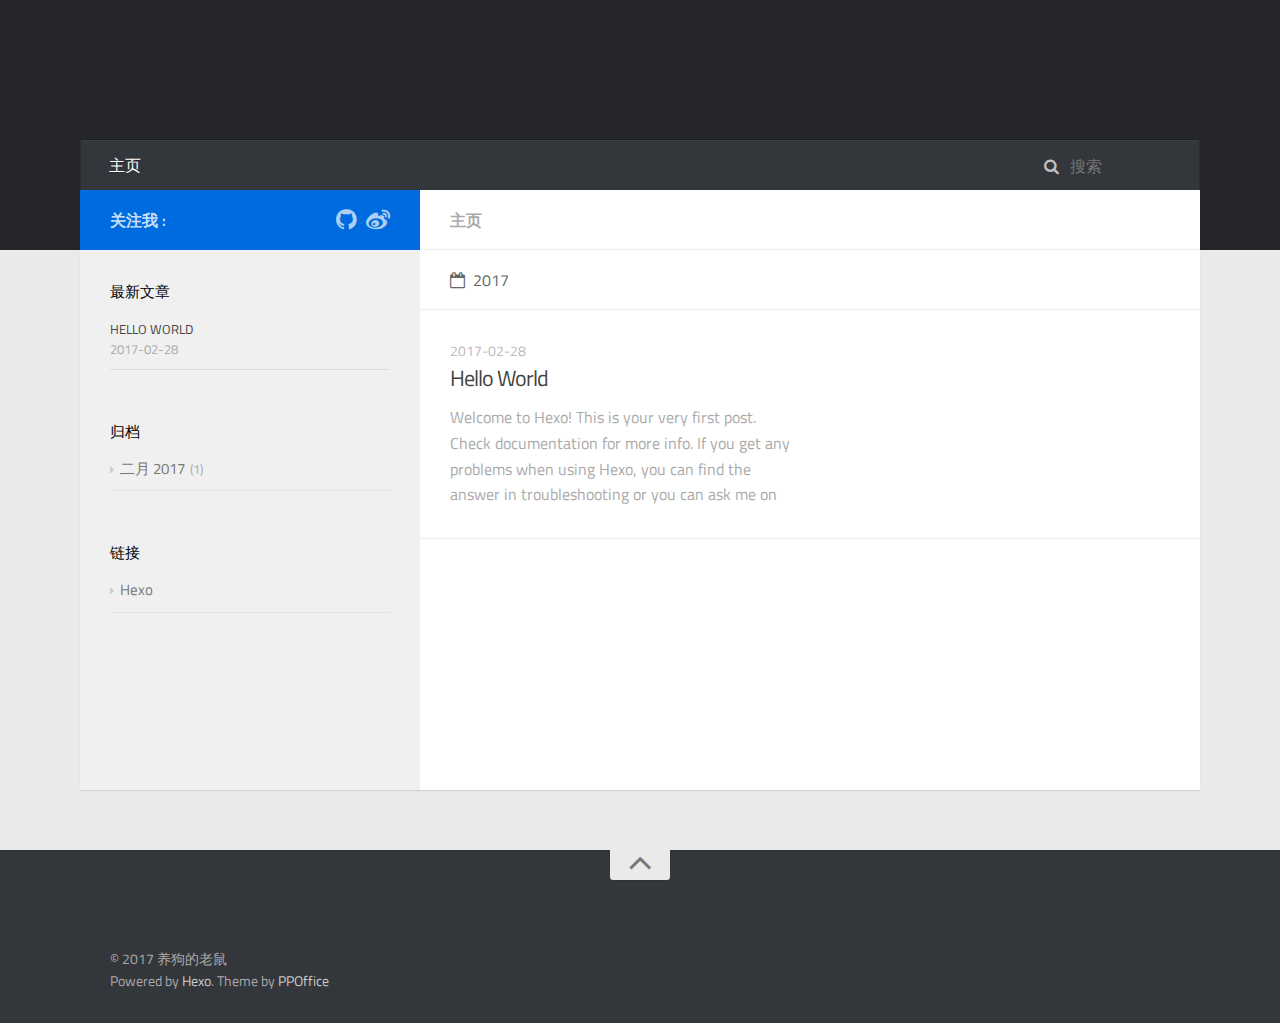
==== commit 1b6e8579: "Site updated: 2017-02-28 17:36:56" ====
--- a/index.html
+++ b/index.html
@@ -1,727 +1,292 @@
 <!DOCTYPE html>
-<html lang="zh">
-    <head>
-    <!-- 
-        © Material Theme
-        https://github.com/viosey/hexo-theme-material
-        Version: 1.3.0 -->
-
-    <!-- Title -->
-    
-    <title>
-        
-        Make a life
-    </title>
-
-    <!-- Favicons -->
-    <link rel="icon shortcut" type="image/ico" href="/img/favicon.png">
-    <link rel="icon" sizes="192x192" href="/img/favicon.png">
-    <link rel="apple-touch-icon" href="/img/favicon.png">
-
-    <!-- Meta & Info -->
+<html>
+<head>
     <meta charset="utf-8">
-    <meta http-equiv="X-UA-Compatible">
-    <meta name="viewport" content="width=device-width, initial-scale=1">
-    <meta name="theme-color" content="#0097A7">
-    <meta name="author" content="Liu Bingyong">
-    <meta name="description" content="null">
-    <meta name="keywords" content="null">
-
-    <!--iOS -->
-    <meta name="viewport" content="width=device-width, initial-scale=1, user-scalable=no">
-    <meta name="apple-mobile-web-app-title" content="Title">
-    <meta name="apple-mobile-web-app-capable" content="yes">
-    <meta name="apple-mobile-web-app-status-bar-style" content="black">
-    <meta name="HandheldFriendly" content="True">
-    <meta name="MobileOptimized" content="480">
-
-    <!-- Add to homescreen for Chrome on Android -->
-    <meta name="mobile-web-app-capable" content="yes">
-
-    <!-- Add to homescreen for Safari on iOS -->
-    <meta name="apple-mobile-web-app-capable" content="yes">
-    <meta name="apple-mobile-web-app-status-bar-style" content="black">
-    <meta name="apple-mobile-web-app-title" content="Make a life">
-
-    <!-- The Open Graph protocol -->
-    <meta property="og:url" content="http://yoursite.com">
-    <meta property="og:type" content="blog">
-    <meta property="og:title" content="Make a life">
-    <meta property="og:description" content="null">
-    
-
-    <!--[if lte IE 9]>
-        <link rel="stylesheet" href="/css/ie-blocker.css">
-
-        
-            <script src="/js/ie-blocker.zhCN.js"></script>
-        
-    <![endif]-->
-
-    <!-- Import CSS -->
-    <link rel="stylesheet" href="/css/material.min.css">
-    <link rel="stylesheet" href="/css/style.min.css">
-    <!-- Config CSS -->
-
-
-<!-- Other Styles -->
-<style>
-  body, html {
-    font-family: Roboto, "Helvetica Neue", Helvetica, "PingFang SC", "Hiragino Sans GB", "Microsoft YaHei", "微软雅黑", Arial, sans-serif;
-  }
-
-  a {
-    color: #00838F;
-  }
-
-  .mdl-card__media,
-  #search-label,
-  #search-form-label:after,
-  #scheme-Paradox .hot_tags-count,
-  #scheme-Paradox .sidebar_archives-count,
-  #scheme-Paradox .sidebar-colored .sidebar-header,
-  #scheme-Paradox .sidebar-colored .sidebar-badge{
-    background-color: #0097A7 !important;
-  }
-
-  /* Sidebar User Drop Down Menu Text Color */
-  #scheme-Paradox .sidebar-colored .sidebar-nav>.dropdown>.dropdown-menu>li>a:hover,
-  #scheme-Paradox .sidebar-colored .sidebar-nav>.dropdown>.dropdown-menu>li>a:focus {
-    color: #0097A7 !important;
-  }
-
-  #post_entry-right-info,
-  .sidebar-colored .sidebar-nav li:hover > a,
-  .sidebar-colored .sidebar-nav li:hover > a i,
-  .sidebar-colored .sidebar-nav li > a:hover,
-  .sidebar-colored .sidebar-nav li > a:hover i,
-  .sidebar-colored .sidebar-nav li > a:focus i,
-  .sidebar-colored .sidebar-nav > .open > a,
-  .sidebar-colored .sidebar-nav > .open > a:hover,
-  .sidebar-colored .sidebar-nav > .open > a:focus,
-  #ds-reset #ds-ctx .ds-ctx-entry .ds-ctx-head a {
-    color: #0097A7 !important;
-  }
-
-  .toTop {
-    background: #757575 !important;
-  }
-
-  .material-layout .material-post>.material-nav,
-  .material-layout .material-index>.material-nav,
-  .material-nav a {
-    color: #757575;
-  }
-
-  #scheme-Paradox .MD-burger-layer {
-    background-color: #757575;
-  }
-
-  #scheme-Paradox #post-toc-trigger-btn {
-    color: #757575;
-  }
-
-  .post-toc a:hover {
-    color: #00838F;
-    text-decoration: underline;
-  }
-</style>
-
-
-<!-- Theme Background Related-->
-
-    <style>
-      body{
-        background-color: #F5F5F5;
-      }
-
-      /* blog_info bottom background */
-      #scheme-Paradox .material-layout .something-else .mdl-card__supporting-text{
-        background-color: #fff;
-      }
-    </style>
-
-
-
-
-<!-- Fade Effect -->
-
-    <style>
-      .fade {
-        transition: all 800ms linear;
-        -webkit-transform: translate3d(0,0,0);
-        -moz-transform: translate3d(0,0,0);
-        -ms-transform: translate3d(0,0,0);
-        -o-transform: translate3d(0,0,0);
-        transform: translate3d(0,0,0);
-        opacity: 1;
-      }
-
-      .fade.out{
-        opacity: 0;
-      }
-    </style>
-
-
-
-    <script src="/js/jquery.min.js"></script>
-    <script src="/js/queue.js"></script>
-
-    <!-- UC Browser Compatible -->
-    <script>
-        var agent = navigator.userAgent.toLowerCase();
-        if(agent.indexOf('ucbrowser')>0) {
-            document.write("<link rel=\"stylesheet\" href=\"/css/uc.css\">");
-            alert('由于 UC 浏览器使用极旧的内核，而本网站使用了一些新的特性。\n为了您能更好的浏览，推荐使用 Chrome 或 Firefox 浏览器。');
-        }
-    </script>
-
-    
-
-    
-
-    <!-- Bing Background -->
-    
-
-    <!-- Custom Head -->
-    
+    
+    <title>Unknown Website</title>
+    <meta name="viewport" content="width=device-width, initial-scale=1, maximum-scale=1">
+    
+    <meta property="og:type" content="website">
+<meta property="og:title" content="Unknown Website">
+<meta property="og:url" content="http://yoursite.com/index.html">
+<meta property="og:site_name" content="Unknown Website">
+<meta name="twitter:card" content="summary">
+<meta name="twitter:title" content="Unknown Website">
+    
+
+    
+
+    
+
+    <link rel="stylesheet" href="/libs/font-awesome/css/font-awesome.min.css">
+    <link rel="stylesheet" href="/libs/titillium-web/styles.css">
+    <link rel="stylesheet" href="/libs/source-code-pro/styles.css">
+
+    <link rel="stylesheet" href="/css/style.css">
+
+    <script src="/libs/jquery/2.0.3/jquery.min.js"></script>
+    
+    
+        <link rel="stylesheet" href="/libs/lightgallery/css/lightgallery.min.css">
+    
+    
+    
+
 </head>
 
-
-    
-        <body id="scheme-Paradox" class="lazy">
-            <div class="material-layout  mdl-js-layout has-drawer is-upgraded">
-                
-
-                <!-- Main Container -->
-                <main class="material-layout__content" id="main">
-
-                    <!-- Top Anchor -->
-                    <div id="top"></div>
-
+<body>
+    <div id="wrap">
+        <header id="header">
+    <div id="header-outer" class="outer">
+        <div class="container">
+            <div class="container-inner">
+                <div id="header-title">
+                    <h1 class="logo-wrap">
+                        <a href="/" class="logo"></a>
+                    </h1>
                     
-                        <!-- Hamburger Button -->
-                        <button class="MD-burger-icon sidebar-toggle">
-                            <span class="MD-burger-layer"></span>
-                        </button>
-                    
-
-                    <!-- Index Module -->
-<div class="material-index mdl-grid">
-    
-        <!-- Paradox Header -->
-        <!-- Daily pic -->
-<div class="mdl-card mdl-shadow--2dp daily-pic mdl-cell mdl-cell--8-col index-top-block">
-
-    <!-- Pic & Slogan -->
-    <div class="mdl-card__media mdl-color-text--grey-50" style="background-image:url(/img/daily_pic.png)">
-        <p class="index-top-block-slogan"><a href="#">
-        
-            
-                Hi, nice to meet you
-            
-        
-        </a></p>
-    </div>
-
-    <!-- Avatar & Name -->
-    <div class="mdl-card__supporting-text meta mdl-color-text--grey-600">
-        <!-- Author Avatar -->
-        <div id="author-avatar">
-            <img src="/img/avatar.png" width="32px" height="32px" alt="avatar">
-        </div>
-        <div>
-            <strong>Liu Bingyong</strong>
+                </div>
+                <div id="header-inner" class="nav-container">
+                    <a id="main-nav-toggle" class="nav-icon fa fa-bars"></a>
+                    <div class="nav-container-inner">
+                        <ul id="main-nav">
+                            
+                                <li class="main-nav-list-item" >
+                                    <a class="main-nav-list-link" href="/">主页</a>
+                                </li>
+                            
+                        </ul>
+                        <nav id="sub-nav">
+                            <div id="search-form-wrap">
+
+    <form class="search-form">
+        <input type="text" class="ins-search-input search-form-input" placeholder="搜索" />
+        <button type="submit" class="search-form-submit"></button>
+    </form>
+    <div class="ins-search">
+    <div class="ins-search-mask"></div>
+    <div class="ins-search-container">
+        <div class="ins-input-wrapper">
+            <input type="text" class="ins-search-input" placeholder="想要查找什么..." />
+            <span class="ins-close ins-selectable"><i class="fa fa-times-circle"></i></span>
+        </div>
+        <div class="ins-section-wrapper">
+            <div class="ins-section-container"></div>
         </div>
     </div>
 </div>
-
-        <!-- Blog info -->
-<div class="mdl-card mdl-shadow--2dp something-else mdl-cell mdl-cell--8-col mdl-cell--4-col-desktop index-top-block">
-
-    <!-- Search -->
-    
-    <!-- Google -->
-    <div class="mdl-textfield mdl-js-textfield mdl-textfield--expandable" method="post" action="">
-        <label id="search-label" class="mdl-button mdl-js-ripple-effect mdl-js-button mdl-button--fab mdl-color--accent mdl-shadow--4dp" for="search">
-            <i class="material-icons mdl-color-text--white" role="presentation">search</i>
-        </label>
-
-        <form autocomplete="off" id="search-form" method="get" action="//google.com/search" accept-charset="UTF-8" class="mdl-textfield__expandable-holder" target="_blank">
-            <input class="mdl-textfield__input search-input" type="search" name="q" id="search" placeholder="">
-            <label id="search-form-label" class="mdl-textfield__label" for="search"></label>
-
-            <input type="hidden" name="sitesearch" value="http://yoursite.com">
-        </form>
-    </div>
-
-
-
-
-
-
-
-    <!-- LOGO -->
-    <div class="something-else-logo mdl-color--white mdl-color-text--grey-600">
-        <a href="#">
-            <img src="/img/logo.png" alt="logo" />
-        </a>
-    </div>
-
-    <!-- Infomation -->
-    <div class="mdl-card__supporting-text meta meta--fill mdl-color-text--grey-600">
-        <!-- Blog Title -->
-        <div>
-            <strong>Make a life</strong>
-        </div>
-        <div class="section-spacer"></div>
-
-        <!-- Pages -->
-        <button id="show-pages-button" class="mdl-button mdl-js-button mdl-js-ripple-effect mdl-button--icon">
-            <i class="material-icons" role="presentation">view_carousel</i>
-            <span class="visuallyhidden">Pages</span>
-        </button>
-        <ul class="mdl-menu mdl-js-menu mdl-menu--bottom-right" for="show-pages-button">
-            
-        </ul>
-
-        <!-- Menu -->
-        <button id="menubtn" class="mdl-button mdl-js-button mdl-js-ripple-effect mdl-button--icon">
-            <i class="material-icons" role="presentation">more_vert</i>
-            <span class="visuallyhidden">show menu</span>
-        </button>
-        <ul class="mdl-menu mdl-js-menu mdl-menu--bottom-right" for="menubtn">
-            
-
-            
-
-            
-                <a class="index_share-link" href="http://service.weibo.com/share/share.php?appkey=&title=Make a life&url=http://yoursite.com/&pic=&searchPic=false&style=simple" target="_blank">
-                    <li class="mdl-menu__item mdl-js-ripple-effect">
-                        分享到微博
-                    </li>
-                </a>
-            
-
-            
-                <a class="index_share-link" href="https://twitter.com/intent/tweet?text=Make a life&url=http://yoursite.com/&via=Liu Bingyong" target="_blank">
-                    <li class="mdl-menu__item mdl-js-ripple-effect">
-                        分享到 Twitter
-                    </li>
-                </a>
-            
-
-            
-                <a class="index_share-link" href="https://www.facebook.com/sharer/sharer.php?u=http://yoursite.com//index.html" target="_blank">
-                    <li class="mdl-menu__item mdl-js-ripple-effect">
-                        分享到 Facebook
-                    </li>
-                </a>
-            
-
-            
-                <a class="index_share-link" href="https://plus.google.com/share?url=http://yoursite.com/" target="_blank">
-                    <li class="mdl-menu__item mdl-js-ripple-effect">
-                        分享到 Google+
-                    </li>
-                </a>
-            
-
-            
-
-            
-
-            
-        </ul>
-    </div>
+<script>
+(function (window) {
+    var INSIGHT_CONFIG = {
+        TRANSLATION: {
+            POSTS: '文章',
+            PAGES: '页面',
+            CATEGORIES: '分类',
+            TAGS: '标签',
+            UNTITLED: '(未命名)',
+        },
+        ROOT_URL: '/',
+        CONTENT_URL: '/content.json',
+    };
+    window.INSIGHT_CONFIG = INSIGHT_CONFIG;
+})(window);
+</script>
+<script src="/js/insight.js"></script>
+
 </div>
-
-    
-    <div class="locate-thumbnail-symbol"></div>
-
-    <!-- Pin on top -->
-    
-
-    <!-- Normal Post -->
-    
-        
-        
-            <!-- Paradox Thumbnail -->
-            <div class="post_entry-module mdl-card mdl-shadow--2dp mdl-cell mdl-cell--12-col fade out">
-    <!-- Post Thumbnail -->
-    
-        
-            <!-- Random Thumbnail -->
-            <div class="post_thumbnail-random mdl-card__media mdl-color-text--grey-50">
-        
-    
-
-        <!-- Post Title -->
-        <p class="article-headline-p"><a href="/2017/02/28/hello-world/">Hello World</a></p>
-    </div>
-
-    <!-- Post Excerpt -->
-    <div class="mdl-color-text--grey-600 mdl-card__supporting-text post_entry-content">
-        
-            Welcome to Hexo
-        
-        &nbsp;&nbsp;&nbsp;
-        <span>
-            <a href="/2017/02/28/hello-world/" target="_self">继续阅读</a>
-        </span>
-    </div>
-    <!-- Post_entry Info-->
-    <div id="post_entry-info">
-        <div id="post_entry-left-info" class="mdl-card__supporting-text meta mdl-color-text--grey-600 ">
-            <!-- Author Avatar -->
-            <div id="author-avatar">
-                <img src="/img/avatar.png" width="44px" height="44px" alt="Liu Bingyong's avatar">
-            </div>
-            <div>
-                <strong>Liu Bingyong</strong>
-                <span>2月 28, 2017</span>
-            </div>
-        </div>
-        <div id="post_entry-right-info">
-            <!-- Category -->
-            <span class="post_entry-category">
-                
-            </span>
-
-            
-
-            <!-- Post Views -->
-            <span class="post_entry-views">
-            </span>
-        </div>
-    </div>
+                        </nav>
+                    </div>
+                </div>
+            </div>
+        </div>
+    </div>
+</header>
+        <div class="container">
+            <div class="main-body container-inner">
+                <div class="main-body-inner">
+                    <section id="main">
+                        <div class="main-body-header">
+    <h1 class="header">
+    
+    <em class="page-title-link" data-url="home">主页</em>
+    </h1>
 </div>
-
-        
-        
-        
-    
-
-    
-
-    
-        <script>
-    var randomNum;
-
-    var locatePost = $('.locate-thumbnail-symbol').next();
-    for(var i = 0; i < 10; i++) {
-        randomNum = Math.floor(Math.random() * 19 + 1);
-
-        locatePost.children('.post_thumbnail-random').attr('id', 'random_thumbnail-'+randomNum);
-        locatePost.children('.post_thumbnail-random').css('background-image', 'url(' + '/img/random/material-' + randomNum + '.png' + ')')
-
-        locatePost = locatePost.next();
-    }
-</script>
-
-    
-</div>
-
-
-                    
-                        <!-- Overlay For Active Sidebar -->
-<div class="sidebar-overlay"></div>
-
-<!-- Material sidebar -->
-<aside id="sidebar" class="sidebar sidebar-colored sidebar-fixed-left" role="navigation">
-    <div id="sidebar-main">
-        <!-- Sidebar Header -->
-        <div class="sidebar-header header-cover" style="background-image: url(/img/sidebar_header.png);">
-    <!-- Top bar -->
-    <div class="top-bar"></div>
-
-    <!-- Sidebar toggle button -->
-    <button type="button" class="sidebar-toggle mdl-button mdl-js-button mdl-js-ripple-effect mdl-button--icon" style="display: initial;" data-upgraded=",MaterialButton,MaterialRipple">
-        <i class="material-icons">clear_all</i>
-        <span class="mdl-button__ripple-container">
-            <span class="mdl-ripple">
-            </span>
-        </span>
-    </button>
-
-    <!-- Sidebar Avatar -->
-    <div class="sidebar-image">
-        <img src="/img/avatar.png" alt="Liu Bingyong's avatar">
-    </div>
-
-    <!-- Sidebar Email -->
-    <a data-toggle="dropdown" class="sidebar-brand" href="#settings-dropdown">
-        youremail@email.com
-        <b class="caret"></b>
-    </a>
-</div>
-
-
-        <!-- Sidebar Navigation  -->
-        <ul class="nav sidebar-nav">
-    <!-- User dropdown  -->
-    <li class="dropdown">
-        <ul id="settings-dropdown" class="dropdown-menu">
-            
+                        <div class="main-body-content">
+                            
+
+    
+    
+        
+        
+        <section class="archives-wrap">
+            <div class="archive-year-wrap">
+                <a href="/archives/2017" class="archive-year"><i class="icon fa fa-calendar-o"></i>2017</a>
+            </div>
+            <div class="archives">
+    
+    
+    
+        <div class="article-row">
+    
+        <article class="article article-summary">
+    <div class="article-summary-inner">
+        
+        <div class="article-meta">
+            <p class="category">
+            
+            </p>
+            <p class="date"><time datetime="2017-02-28T06:20:05.000Z" itemprop="datePublished">2017-02-28</time></p>
+        </div>
+        
+    
+        <h1 class="article-title" itemprop="name">
+        <a href="/2017/02/28/hello-world/">Hello World</a>
+        </h1>
+    
+
+        <p class="article-excerpt">
+            Welcome to Hexo! This is your very first post. Check documentation for more info. If you get any problems when using Hexo, you can find the answer in troubleshooting or you can ask me on GitHub.
+Quick
+        </p>
+    </div>
+</article>
+    
+        </div>
+    
+
+
+    </div></section>
+
+
+
+                        </div>
+                    </section>
+                    <aside id="sidebar">
+    <a class="sidebar-toggle" title="Expand Sidebar"><i class="toggle icon"></i></a>
+    <div class="sidebar-top">
+        <p>关注我 :</p>
+        <ul class="social-links">
+            
+                
                 <li>
-                    <a href="#" target="_blank" title="Email Me">
-                        
-                            <i class="material-icons sidebar-material-icons sidebar-indent-left1pc-element">email</i>
-                        
-                        Email Me
+                    <a class="social-tooltip" title="github" href="https://github.com/ppoffice/hexo-theme-hueman" target="_blank">
+                        <i class="icon fa fa-github"></i>
                     </a>
                 </li>
+                
+            
+                
+                <li>
+                    <a class="social-tooltip" title="weibo" href="/" target="_blank">
+                        <i class="icon fa fa-weibo"></i>
+                    </a>
+                </li>
+                
             
         </ul>
-    </li>
-
-    <!-- Homepage -->
-    
-        <li id="sidebar-first-li">
-            <a href="/" target="_self">
-                
-                    <i class="material-icons sidebar-material-icons">home</i>
-                
-                主页
-            </a>
-        </li>
-        
-    
-
-    <!-- Archives  -->
-    
-        <li class="dropdown">
-            <a href="#" class="ripple-effect dropdown-toggle" data-toggle="dropdown">
-                
-                    <i class="material-icons sidebar-material-icons">inbox</i>
-                
-                    归档
-                <b class="caret"></b>
-            </a>
-            <ul class="dropdown-menu">
-            <li>
-                <a class="sidebar_archives-link" href="/archives/2017/02/">二月 2017<span class="sidebar_archives-count">1</span></a>
+    </div>
+    
+    <div class="widgets-container">
+        
+            
+                
+    <div class="widget-wrap">
+        <h3 class="widget-title">最新文章</h3>
+        <div class="widget">
+            <ul id="recent-post" class="no-thumbnail">
+                
+                    <li>
+                        
+                        <div class="item-inner">
+                            <p class="item-category"></p>
+                            <p class="item-title"><a href="/2017/02/28/hello-world/" class="title">Hello World</a></p>
+                            <p class="item-date"><time datetime="2017-02-28T06:20:05.000Z" itemprop="datePublished">2017-02-28</time></p>
+                        </div>
+                    </li>
+                
             </ul>
-        </li>
-        
-    
-
-    <!-- Categories  -->
-    
-
-    <!-- Pages  -->
-    
-
-    <!-- Article Number  -->
-    
-</ul>
-
-
-        <!-- Sidebar Footer -->
-        <!--
-I'm glad you use this theme, the development is no so easy, I hope you can keep the copyright, I will thank you so much.
-If you still want to delete the copyrights, could you still retain the first one? Which namely "Theme Material"
-It will not impact the appearance and can give developers a lot of support :)
-
-很高兴您使用并喜欢该主题，开发不易 十分谢谢与希望您可以保留一下版权声明。
-如果您仍然想删除的话 能否只保留第一项呢？即 "Theme Material"
-它不会影响美观并可以给开发者很大的支持和动力。 :)
--->
-
-<!-- Sidebar Divider -->
-
-    <div class="sidebar-divider"></div>
-
-
-<!-- Theme Material -->
-
-    <a href="https://github.com/viosey/hexo-theme-material"  class="sidebar-footer-text-a" target="_blank">
-        <div class="sidebar-text mdl-button mdl-js-button mdl-js-ripple-effect sidebar-footer-text-div" data-upgraded=",MaterialButton,MaterialRipple">
-            主题 - Material
-            <span class="sidebar-badge badge-circle">i</span>
-        </div>
-    </a>
-
-
-<!-- Help & Support -->
-<!--
-
--->
-
-<!-- Feedback -->
-<!--
-
--->
-
-<!-- About Theme -->
-<!--
-
--->
-
-    </div>
-
-    <!-- Sidebar Image -->
-    
-
+        </div>
+    </div>
+
+            
+                
+
+            
+                
+    <div class="widget-wrap widget-list">
+        <h3 class="widget-title">归档</h3>
+        <div class="widget">
+            <ul class="archive-list"><li class="archive-list-item"><a class="archive-list-link" href="/archives/2017/02/">二月 2017</a><span class="archive-list-count">1</span></li></ul>
+        </div>
+    </div>
+
+
+            
+                
+
+            
+                
+
+            
+                
+    <div class="widget-wrap widget-list">
+        <h3 class="widget-title">链接</h3>
+        <div class="widget">
+            <ul>
+                
+                    <li>
+                        <a href="http://hexo.io">Hexo</a>
+                    </li>
+                
+            </ul>
+        </div>
+    </div>
+
+
+            
+        
+    </div>
 </aside>
-
-                    
-
-                    
-                        <!-- Footer Top Button -->
-                        <div class="toTop-wrap">
-    <a href="#top" class="toTop">
-        <i class="material-icons footer_top-i">expand_less</i>
-    </a>
-</div>
-
-                    
-
-                    <!--Footer-->
-<footer class="mdl-mini-footer" id="bottom">
-    
-        <!-- Paradox Footer Left Section -->
-        <div class="mdl-mini-footer--left-section sns-list">
-    <!-- Twitter -->
-    
-        <a href="https://twitter.com/twitter" target="_blank">
-            <button class="mdl-mini-footer--social-btn social-btn" style="background-image: url(/img/footer/footer_ico-twitter.png);">
-                <span class="visuallyhidden">Twitter</span>
-            </button><!--
-     --></a>
-    
-
-    <!-- Facebook -->
-    
-        <a href="https://www.facebook.com/facebook" target="_blank">
-            <button class="mdl-mini-footer--social-btn social-btn" style="background-image: url(/img/footer/footer_ico-facebook.png);">
-                <span class="visuallyhidden">Facebook</span>
-            </button><!--
-     --></a>
-    
-
-    <!-- Google + -->
-    
-        <a href="https://www.google.com/" target="_blank">
-            <button class="mdl-mini-footer--social-btn social-btn" style="background-image: url(/img/footer/footer_ico-gplus.png);">
-                <span class="visuallyhidden">Google Plus</span>
-            </button><!--
-     --></a>
-    
-
-    <!-- Weibo -->
-    
-
-    <!-- Instagram -->
-    
-
-    <!-- Tumblr -->
-    
-
-    <!-- Github -->
-    
-
-    <!-- LinkedIn -->
-    
-
-    <!-- Zhihu -->
-    
-
-    <!-- Bilibili -->
-    
-
-    <!-- Telegram -->
-    
-</div>
-
-
-        <!--Copyright-->
-        <div id="copyright">
-            Copyright&nbsp;©&nbsp;
-            <script type="text/javascript">
-                var fd = new Date();
-                document.write(fd.getFullYear());
-            </script>
-            &nbsp;Make a life
-        </div>
-
-        <!-- Paradox Footer Right Section -->
-
-        <!--
-        I am glad you use this theme, the development is no so easy, I hope you can keep the copyright.
-        It will not impact the appearance and can give developers a lot of support :)
-
-        很高兴您使用该主题，开发不易，希望您可以保留一下版权声明。
-        它不会影响美观并可以给开发者很大的支持。 :)
-        -->
-
-        <div class="mdl-mini-footer--right-section">
-            <div>
-                <div class="footer-develop-div">Powered by <a href="https://hexo.io" target="_blank" class="footer-develop-a">Hexo</a></div>
-                <div class="footer-develop-div">Theme - <a href="https://github.com/viosey/hexo-theme-material" target="_blank" class="footer-develop-a">Material</a></div>
-            </div>
-        </div>
-    
+                </div>
+            </div>
+        </div>
+        <footer id="footer">
+    <div class="container">
+        <div class="container-inner">
+            <a id="back-to-top" href="javascript:;"><i class="icon fa fa-angle-up"></i></a>
+            <div class="credit">
+                <h1 class="logo-wrap">
+                    <a href="/" class="logo"></a>
+                </h1>
+                <p>&copy; 2017 养狗的老鼠</p>
+                <p>Powered by <a href="//hexo.io/" target="_blank">Hexo</a>. Theme by <a href="//github.com/ppoffice" target="_blank">PPOffice</a></p>
+            </div>
+        </div>
+    </div>
 </footer>
-
-
-                    <!-- Import File -->
-<script src="/js/lazyload.min.js"></script>
-<script src="/js/js.min.js"></script>
-<script src="/js/nprogress.js"></script>
-
-<script type="text/javascript">
-    NProgress.configure({
-        showSpinner: true
-    });
-    NProgress.start();
-    $('#nprogress .bar').css({
-        'background': '#29d'
-    });
-    $('#nprogress .peg').css({
-        'box-shadow': '0 0 10px #29d, 0 0 15px #29d'
-    });
-    $('#nprogress .spinner-icon').css({
-        'border-top-color': '#29d',
-        'border-left-color': '#29d'
-    });
-    setTimeout(function() {
-        NProgress.done();
-        $('.fade').removeClass('out');
-    }, 800);
-</script>
-
-
-
-
-
-
-
-
-
-
-
-
-
-<!-- Swiftye -->
-
-
-<!-- Local Search-->
-
-
-<!-- Window Load-->
-<script>
-    $(window).load(function() {
-        // Post_Toc parent position fixed
-        $('.post-toc-wrap').parent('.mdl-menu__container').css('position', 'fixed');
-    });
-</script>
-
-<!-- MathJax Load-->
-
-
-                </main>
-            </div>
-        </body>
-    
+        
+    
+    <script type="text/javascript" src="http://v2.uyan.cc/code/uyan.js?uid=2126386"></script>
+
+
+
+
+    
+        <script src="/libs/lightgallery/js/lightgallery.min.js"></script>
+        <script src="/libs/lightgallery/js/lg-thumbnail.min.js"></script>
+        <script src="/libs/lightgallery/js/lg-pager.min.js"></script>
+        <script src="/libs/lightgallery/js/lg-autoplay.min.js"></script>
+        <script src="/libs/lightgallery/js/lg-fullscreen.min.js"></script>
+        <script src="/libs/lightgallery/js/lg-zoom.min.js"></script>
+        <script src="/libs/lightgallery/js/lg-hash.min.js"></script>
+        <script src="/libs/lightgallery/js/lg-share.min.js"></script>
+        <script src="/libs/lightgallery/js/lg-video.min.js"></script>
+    
+
+
+<!-- Custom Scripts -->
+<script src="/js/main.js"></script>
+
+    </div>
+</body>
 </html>
--- a/libs/titillium-web/styles.css
+++ b/libs/titillium-web/styles.css
@@ -0,0 +1,48 @@
+/* latin-ext */
+@font-face {
+  font-family: 'Titillium Web';
+  font-style: normal;
+  font-weight: 300;
+  src: local('Titillium WebLight'), local('TitilliumWeb-Light'), url(fonts/anMUvcNT0H1YN4FII8wpr9INifKjd1RJ3NxxEi9Cy2w.woff2) format('woff2');
+  unicode-range: U+0100-024F, U+1E00-1EFF, U+20A0-20AB, U+20AD-20CF, U+2C60-2C7F, U+A720-A7FF;
+}
+/* latin */
+@font-face {
+  font-family: 'Titillium Web';
+  font-style: normal;
+  font-weight: 300;
+  src: local('Titillium WebLight'), local('TitilliumWeb-Light'), url(fonts/anMUvcNT0H1YN4FII8wpr4-67659ICLY8bMrYhtePPA.woff2) format('woff2');
+  unicode-range: U+0000-00FF, U+0131, U+0152-0153, U+02C6, U+02DA, U+02DC, U+2000-206F, U+2074, U+20AC, U+2212, U+2215, U+E0FF, U+EFFD, U+F000;
+}
+/* latin-ext */
+@font-face {
+  font-family: 'Titillium Web';
+  font-style: normal;
+  font-weight: 400;
+  src: local('Titillium Web'), local('TitilliumWeb-Regular'), url(fonts/7XUFZ5tgS-tD6QamInJTcSo_WB_cotcEMUw1LsIE8mM.woff2) format('woff2');
+  unicode-range: U+0100-024F, U+1E00-1EFF, U+20A0-20AB, U+20AD-20CF, U+2C60-2C7F, U+A720-A7FF;
+}
+/* latin */
+@font-face {
+  font-family: 'Titillium Web';
+  font-style: normal;
+  font-weight: 400;
+  src: local('Titillium Web'), local('TitilliumWeb-Regular'), url(fonts/7XUFZ5tgS-tD6QamInJTcZSnX671uNZIV63UdXh3Mg0.woff2) format('woff2');
+  unicode-range: U+0000-00FF, U+0131, U+0152-0153, U+02C6, U+02DA, U+02DC, U+2000-206F, U+2074, U+20AC, U+2212, U+2215, U+E0FF, U+EFFD, U+F000;
+}
+/* latin-ext */
+@font-face {
+  font-family: 'Titillium Web';
+  font-style: normal;
+  font-weight: 600;
+  src: local('Titillium WebSemiBold'), local('TitilliumWeb-SemiBold'), url(fonts/anMUvcNT0H1YN4FII8wpr_SNRT0fZ5CX-AqRkMYgJJo.woff2) format('woff2');
+  unicode-range: U+0100-024F, U+1E00-1EFF, U+20A0-20AB, U+20AD-20CF, U+2C60-2C7F, U+A720-A7FF;
+}
+/* latin */
+@font-face {
+  font-family: 'Titillium Web';
+  font-style: normal;
+  font-weight: 600;
+  src: local('Titillium WebSemiBold'), local('TitilliumWeb-SemiBold'), url(fonts/anMUvcNT0H1YN4FII8wpr46gJz9aNFrmnwBdd69aqzY.woff2) format('woff2');
+  unicode-range: U+0000-00FF, U+0131, U+0152-0153, U+02C6, U+02DA, U+02DC, U+2000-206F, U+2074, U+20AC, U+2212, U+2215, U+E0FF, U+EFFD, U+F000;
+}--- a/libs/source-code-pro/styles.css
+++ b/libs/source-code-pro/styles.css
@@ -0,0 +1,16 @@
+/* latin-ext */
+@font-face {
+  font-family: 'Source Code Pro';
+  font-style: normal;
+  font-weight: 400;
+  src: local('Source Code Pro'), local('SourceCodePro-Regular'), url(fonts/mrl8jkM18OlOQN8JLgasDy2Q8seG17bfDXYR_jUsrzg.woff2) format('woff2');
+  unicode-range: U+0100-024F, U+1E00-1EFF, U+20A0-20AB, U+20AD-20CF, U+2C60-2C7F, U+A720-A7FF;
+}
+/* latin */
+@font-face {
+  font-family: 'Source Code Pro';
+  font-style: normal;
+  font-weight: 400;
+  src: local('Source Code Pro'), local('SourceCodePro-Regular'), url(fonts/mrl8jkM18OlOQN8JLgasD9V_2ngZ8dMf8fLgjYEouxg.woff2) format('woff2');
+  unicode-range: U+0000-00FF, U+0131, U+0152-0153, U+02C6, U+02DA, U+02DC, U+2000-206F, U+2074, U+20AC, U+2212, U+2215, U+E0FF, U+EFFD, U+F000;
+}--- a/css/style.css
+++ b/css/style.css
@@ -0,0 +1,2118 @@
+#main .main-body-header em,
+#main .main-body-header a,
+.article-date,
+.article-tag-list,
+.archive-year {
+  text-decoration: none;
+  text-transform: uppercase;
+  color: #666;
+  line-height: 1em;
+  text-shadow: 0 1px #fff;
+}
+.widget h1,
+.article-entry h1 {
+  font-size: 2em;
+}
+.widget h2,
+.article-entry h2 {
+  font-size: 1.5em;
+}
+.widget h3,
+.article-entry h3 {
+  font-size: 1.3em;
+}
+.widget h4,
+.article-entry h4 {
+  font-size: 1.2em;
+}
+.widget h5,
+.article-entry h5 {
+  font-size: 1em;
+}
+.widget h6,
+.article-entry h6 {
+  font-size: 1em;
+  color: #aaa;
+}
+.widget hr,
+.article-entry hr {
+  border: 1px dashed #ddd;
+}
+.widget strong,
+.article-entry strong {
+  font-weight: bold;
+}
+.widget em,
+.article-entry em,
+.widget cite,
+.article-entry cite {
+  font-style: italic;
+}
+.widget sup,
+.article-entry sup,
+.widget sub,
+.article-entry sub {
+  font-size: 0.75em;
+  line-height: 0;
+  position: relative;
+  vertical-align: baseline;
+}
+.widget sup,
+.article-entry sup {
+  top: -0.5em;
+}
+.widget sub,
+.article-entry sub {
+  bottom: -0.2em;
+}
+.widget small,
+.article-entry small {
+  font-size: 0.85em;
+}
+.widget acronym,
+.article-entry acronym,
+.widget abbr,
+.article-entry abbr {
+  border-bottom: 1px dotted;
+}
+.widget ul,
+.article-entry ul,
+.widget ol,
+.article-entry ol,
+.widget dl,
+.article-entry dl {
+  line-height: 1.6em;
+}
+.widget ul ul,
+.article-entry ul ul,
+.widget ol ul,
+.article-entry ol ul,
+.widget ul ol,
+.article-entry ul ol,
+.widget ol ol,
+.article-entry ol ol {
+  margin-top: 0;
+  margin-bottom: 0;
+  margin-left: 20px;
+}
+.widget ul,
+.article-entry ul {
+  list-style: disc;
+  list-style-position: inside;
+}
+.widget ol,
+.article-entry ol {
+  list-style: decimal;
+  list-style-position: inside;
+}
+.widget dt,
+.article-entry dt {
+  font-weight: bold;
+  list-style-position: inside;
+}
+html,
+body,
+div,
+span,
+applet,
+object,
+iframe,
+h1,
+h2,
+h3,
+h4,
+h5,
+h6,
+p,
+blockquote,
+pre,
+a,
+abbr,
+acronym,
+address,
+big,
+cite,
+code,
+del,
+dfn,
+em,
+img,
+ins,
+kbd,
+q,
+s,
+samp,
+small,
+strike,
+strong,
+sub,
+sup,
+tt,
+var,
+dl,
+dt,
+dd,
+ol,
+ul,
+li,
+fieldset,
+form,
+label,
+legend,
+table,
+caption,
+tbody,
+tfoot,
+thead,
+tr,
+th,
+td {
+  margin: 0;
+  padding: 0;
+  border: 0;
+  outline: 0;
+  font-weight: inherit;
+  font-style: inherit;
+  font-family: inherit;
+  font-size: 100%;
+  vertical-align: baseline;
+}
+body {
+  line-height: 1;
+  color: #000;
+  background: #fff;
+}
+ol,
+ul {
+  list-style: none;
+}
+table {
+  border-collapse: separate;
+  border-spacing: 0;
+  vertical-align: middle;
+}
+caption,
+th,
+td {
+  text-align: left;
+  font-weight: normal;
+  vertical-align: middle;
+}
+a img {
+  border: none;
+}
+input,
+button {
+  margin: 0;
+  padding: 0;
+}
+input::-moz-focus-inner,
+button::-moz-focus-inner {
+  border: 0;
+  padding: 0;
+}
+html,
+body,
+#container {
+  height: 100%;
+}
+::selection {
+  color: #fff;
+  background: #006bde;
+}
+body {
+  background: #eaeaea;
+  font: 14px "Titillium Web", "Helvetica Neue", Helvetica, Arial, "Microsoft Yahei", sans-serif;
+  -webkit-text-size-adjust: 100%;
+}
+code {
+  margin: 0 2px;
+  color: #e96900;
+  padding: 3px 5px;
+  font-size: 0.8em;
+  border-radius: 2px;
+  font-family: "Source Code Pro", Consolas, Monaco, Menlo, Consolas, monospace;
+  background-color: #f8f8f8;
+}
+.container {
+  position: relative;
+  padding: 0 20px;
+}
+.container-inner {
+  max-width: 1120px;
+  min-width: 320px;
+  width: 100%;
+  margin: 0 auto;
+}
+.container-inner:before,
+.container-inner:after {
+  content: "";
+  display: table;
+}
+.container-inner:after {
+  clear: both;
+}
+.left,
+.alignleft {
+  float: left;
+}
+.right,
+.alignright {
+  float: right;
+}
+.clear {
+  clear: both;
+}
+.logo {
+  display: block;
+  padding: 10px 0;
+  width: 165px;
+  height: 60px;
+  background-image: url("");
+  background-position: 0px 10px;
+  background-repeat: no-repeat;
+  -webkit-background-size: 165px 60px;
+  -moz-background-size: 165px 60px;
+  background-size: 165px 60px;
+}
+.main-body {
+  margin-top: -60px;
+  background-color: #fff;
+}
+.main-body-inner {
+  position: relative;
+  -webkit-box-sizing: border-box;
+  -moz-box-sizing: border-box;
+  box-sizing: border-box;
+  -webkit-box-shadow: rgba(0,0,0,0.098) 0px 1px 1px 0px;
+  box-shadow: rgba(0,0,0,0.098) 0px 1px 1px 0px;
+  padding-left: 340px;
+  background: url("images/s-left.png") repeat-y left 0;
+}
+.main-body-inner:before,
+.main-body-inner:after {
+  content: "";
+  display: table;
+}
+.main-body-inner:after {
+  clear: both;
+}
+#main {
+  float: right;
+  width: 100%;
+  -webkit-box-sizing: border-box;
+  -moz-box-sizing: border-box;
+  box-sizing: border-box;
+  min-height: 600px;
+}
+#main .main-body-header {
+  background: #fff;
+  position: relative;
+  padding: 18px 30px 17px;
+  border-bottom: 1px solid #eee;
+  color: #666;
+  font-size: 16px;
+  font-weight: 600;
+  text-transform: uppercase;
+  line-height: 24px;
+}
+#main .main-body-header .page-title-link,
+#main .main-body-header i {
+  margin-right: 8px;
+}
+#main .main-body-header i {
+  font-weight: 400;
+}
+#main .main-body-header em,
+#main .main-body-header a {
+  color: #aaa;
+}
+#main .main-body-content:before,
+#main .main-body-content:after {
+  content: "";
+  display: table;
+}
+#main .main-body-content:after {
+  clear: both;
+}
+#header {
+  background: #26272b;
+  padding-bottom: 60px;
+  position: relative;
+}
+#header-outer {
+  height: 100%;
+  position: relative;
+}
+#header-inner {
+  position: relative;
+}
+#header-title {
+  text-align: center;
+  padding: 30px 30px;
+}
+#header-title:before,
+#header-title:after {
+  content: "";
+  display: table;
+}
+#header-title:after {
+  clear: both;
+}
+#header-title .logo-wrap,
+#header-title .subtitle-wrap {
+  float: left;
+}
+#header-title .subtitle-wrap {
+  padding: 10px 0px 0px;
+  margin-left: 20px;
+}
+#header-title .subtitle {
+  font-size: 16px;
+  font-style: italic;
+  line-height: 70px;
+  color: rgba(255,255,255,0.7);
+  text-shadow: 0 1px rgba(0,0,0,0.2);
+}
+.nav-container .nav-icon,
+.nav-container .nav-container-inner #main-nav .main-nav-list-item .main-nav-list-link {
+  float: left;
+  color: rgba(255,255,255,0.7);
+  text-decoration: none;
+  text-shadow: 0 1px rgba(0,0,0,0.2);
+  display: block;
+  padding: 20px 15px;
+  -webkit-transition: 0.2s ease-in;
+  -moz-transition: 0.2s ease-in;
+  -ms-transition: 0.2s ease-in;
+  transition: 0.2s ease-in;
+}
+.nav-container .nav-icon:hover,
+.nav-container .nav-container-inner #main-nav .main-nav-list-item .main-nav-list-link:hover {
+  color: #fff;
+  background: rgba(0,0,0,0.1);
+}
+.nav-container {
+  padding: 0 15px;
+  background: #33363b;
+  z-index: 1;
+  -webkit-box-shadow: inset 0 1px 0 rgba(255,255,255,0.05), 0 -1px 0 rgba(0,0,0,0.2), inset 1px 0 0 rgba(0,0,0,0.2), inset -1px 0 0 rgba(0,0,0,0.2);
+  box-shadow: inset 0 1px 0 rgba(255,255,255,0.05), 0 -1px 0 rgba(0,0,0,0.2), inset 1px 0 0 rgba(0,0,0,0.2), inset -1px 0 0 rgba(0,0,0,0.2);
+}
+.nav-container:before,
+.nav-container:after {
+  content: "";
+  display: table;
+}
+.nav-container:after {
+  clear: both;
+}
+.nav-container .nav-icon {
+  line-height: 20px;
+  padding: 15px 14px;
+  text-align: center;
+  font-size: 14px;
+  position: relative;
+  cursor: pointer;
+}
+.nav-container #main-nav-toggle {
+  display: none;
+  width: 100%;
+  text-align: right;
+  -webkit-box-sizing: border-box;
+  -moz-box-sizing: border-box;
+  box-sizing: border-box;
+  border-bottom: 1px solid rgba(255,255,255,0.06);
+}
+.nav-container #main-nav-toggle:before {
+  content: "\f0c9";
+}
+.nav-container .nav-container-inner:before,
+.nav-container .nav-container-inner:after {
+  content: "";
+  display: table;
+}
+.nav-container .nav-container-inner:after {
+  clear: both;
+}
+.nav-container .nav-container-inner #main-nav {
+  float: left;
+}
+.nav-container .nav-container-inner #main-nav .main-nav-list {
+  float: left;
+}
+.nav-container .nav-container-inner #main-nav .main-nav-list-item {
+  position: relative;
+  float: left;
+}
+.nav-container .nav-container-inner #main-nav .main-nav-list-item.top-level-menu > a:after {
+  content: "\f0d7" !important;
+  float: none;
+  margin-left: 6px;
+  font-size: 14px;
+  line-height: 1.2em;
+  opacity: 0.5;
+  font-family: FontAwesome;
+  display: inline-block;
+}
+.nav-container .nav-container-inner #main-nav .main-nav-list-item.top-level-menu:hover > a {
+  color: #fff;
+  background: rgba(0,0,0,0.1);
+}
+.nav-container .nav-container-inner #main-nav .main-nav-list-item .main-nav-list-link {
+  line-height: 20px;
+  padding: 15px 14px;
+  font-size: 16px;
+}
+.nav-container .nav-container-inner #main-nav .main-nav-list-item .main-nav-list-link.current {
+  color: #fff;
+}
+.nav-container .nav-container-inner #main-nav .main-nav-list-item .main-nav-list-child {
+  top: 100%;
+  display: none;
+  padding: 10px 0;
+  overflow: hidden;
+  position: absolute;
+  width: 180px;
+  background: #33363b url("images/opacity-10.png") repeat;
+}
+.nav-container .nav-container-inner #main-nav .main-nav-list-item .main-nav-list-child li {
+  -webkit-box-shadow: 0 1px 0 rgba(255,255,255,0.06);
+  box-shadow: 0 1px 0 rgba(255,255,255,0.06);
+}
+.nav-container .nav-container-inner #main-nav .main-nav-list-item .main-nav-list-child li:last-child {
+  -webkit-box-shadow: none;
+  box-shadow: none;
+}
+.nav-container .nav-container-inner #main-nav .main-nav-list-item .main-nav-list-child li,
+.nav-container .nav-container-inner #main-nav .main-nav-list-item .main-nav-list-child li a {
+  width: 100%;
+  display: block;
+  -webkit-box-sizing: border-box;
+  -moz-box-sizing: border-box;
+  box-sizing: border-box;
+}
+.nav-container .nav-container-inner #sub-nav {
+  float: right;
+}
+.search-form {
+  padding: 14px 15px 16px;
+  height: 50px;
+  overflow: hidden;
+  -webkit-box-sizing: border-box;
+  -moz-box-sizing: border-box;
+  box-sizing: border-box;
+}
+.search-form:before {
+  content: "\f002";
+  margin-right: 8px;
+  color: rgba(255,255,255,0.7);
+  font: normal normal normal 16px/1 FontAwesome;
+}
+.search-form-input,
+.search-form-input.ins-search-input,
+.search-form-input.st-ui-search-input,
+.search-form-input.st-default-search-input {
+  -webkit-appearance: textarea;
+  padding: 0;
+  width: 100px;
+  height: auto !important;
+  border: none !important;
+  outline: none !important;
+  background: none !important;
+  line-height: 1.6em;
+  -webkit-transition: 0.2s ease-in;
+  -moz-transition: 0.2s ease-in;
+  -ms-transition: 0.2s ease-in;
+  transition: 0.2s ease-in;
+  font: 16px "Titillium Web", "Helvetica Neue", Helvetica, Arial, "Microsoft Yahei", sans-serif;
+  color: rgba(255,255,255,0.7);
+}
+.search-form-input:focus,
+.search-form-input.ins-search-input:focus,
+.search-form-input.st-ui-search-input:focus,
+.search-form-input.st-default-search-input:focus {
+  width: 200px;
+}
+.search-form-input::-webkit-search-results-decoration,
+.search-form-input.ins-search-input::-webkit-search-results-decoration,
+.search-form-input.st-ui-search-input::-webkit-search-results-decoration,
+.search-form-input.st-default-search-input::-webkit-search-results-decoration,
+.search-form-input::-webkit-search-cancel-button,
+.search-form-input.ins-search-input::-webkit-search-cancel-button,
+.search-form-input.st-ui-search-input::-webkit-search-cancel-button,
+.search-form-input.st-default-search-input::-webkit-search-cancel-button {
+  -webkit-appearance: none;
+}
+.search-form-submit {
+  display: none;
+}
+#sidebar {
+  float: left;
+  margin-left: -340px;
+  width: 340px;
+}
+#sidebar .sidebar-toggle {
+  display: none;
+}
+#sidebar .sidebar-top {
+  background: #006bde;
+  padding: 15px 30px;
+}
+#sidebar .sidebar-top:before,
+#sidebar .sidebar-top:after {
+  content: "";
+  display: table;
+}
+#sidebar .sidebar-top:after {
+  clear: both;
+}
+#sidebar .sidebar-top .sidebar-top-inner:before,
+#sidebar .sidebar-top .sidebar-top-inner:after {
+  content: "";
+  display: table;
+}
+#sidebar .sidebar-top .sidebar-top-inner:after {
+  clear: both;
+}
+#sidebar .sidebar-top p {
+  float: left;
+  color: rgba(255,255,255,0.8);
+  font-size: 16px;
+  font-weight: 600;
+  text-transform: uppercase;
+  line-height: 24px;
+  padding: 3px 0;
+}
+#sidebar .sidebar-top .social-links {
+  float: right;
+  position: relative;
+  padding-top: 2px;
+}
+#sidebar .sidebar-top .social-links li {
+  float: left;
+  margin-left: 8px;
+}
+#sidebar .sidebar-top .social-links li a:hover i:before {
+  color: #fff;
+}
+#sidebar .sidebar-top .social-links .social-tooltip {
+  position: relative;
+}
+#sidebar .sidebar-top .social-links .social-tooltip:hover:after {
+  top: -41px;
+  background: #fff;
+  font-size: 14px;
+  color: #666;
+  content: attr(title);
+  display: block;
+  right: 0;
+  padding: 5px 15px;
+  position: absolute;
+  white-space: nowrap;
+  border-radius: 3px;
+  -webkit-box-shadow: 0 0 2px rgba(0,0,0,0.2);
+  box-shadow: 0 0 2px rgba(0,0,0,0.2);
+  text-transform: uppercase;
+  z-index: 1;
+}
+#sidebar .sidebar-top .social-links .social-tooltip:hover:before {
+  top: -10px;
+  right: 8px;
+  border: solid;
+  border-color: #fff transparent;
+  border-width: 5px 5px 0 5px;
+  content: "";
+  display: block;
+  position: absolute;
+  z-index: 2;
+}
+#sidebar .sidebar-top i {
+  color: rgba(255,255,255,0.7);
+  font-size: 24px;
+  width: 24px;
+}
+#article-nav {
+  position: relative;
+}
+#article-nav:before,
+#article-nav:after {
+  content: "";
+  display: table;
+}
+#article-nav:after {
+  clear: both;
+}
+.article-nav-link-wrap {
+  position: relative;
+  margin-top: 0;
+  display: block;
+  color: #aaa;
+  padding: 16px 40px 24px;
+  border-bottom: 1px solid #ddd;
+  -webkit-transition: 0.2s ease-in;
+  -moz-transition: 0.2s ease-in;
+  -ms-transition: 0.2s ease-in;
+  transition: 0.2s ease-in;
+  text-align: center;
+  text-decoration: none;
+}
+.article-nav-link-wrap .icon {
+  position: absolute;
+  color: #ccc;
+  font-size: 18px;
+  top: 50%;
+  width: 1em;
+  margin-top: -10px;
+}
+.article-nav-link-wrap #icon-chevron-left {
+  left: 10px;
+}
+.article-nav-link-wrap #icon-chevron-right {
+  right: 10px;
+}
+.article-nav-link-wrap:hover {
+  background: rgba(0,0,0,0.02);
+}
+.article-nav-link-wrap:hover .icon {
+  color: #006bde;
+}
+.article-nav-caption {
+  display: block;
+  font-size: 12px;
+  color: #aaa;
+  letter-spacing: 0.5px;
+  line-height: 24px;
+  font-weight: normal;
+  text-transform: uppercase;
+}
+.article-nav-title {
+  font-size: 15px;
+  color: #666;
+}
+.widget-wrap {
+  padding: 30px 30px 20px;
+}
+.widget-title {
+  font-size: 15px;
+  font-weight: 400;
+  text-transform: uppercase;
+  margin-bottom: 6px;
+}
+.widget {
+  line-height: 1.6em;
+  word-wrap: break-word;
+  font-size: 0.9em;
+  color: #777;
+  border-radius: 3px;
+}
+.widget a {
+  text-decoration: none;
+  color: #777;
+}
+.widget a:hover {
+  color: #444;
+}
+.widget ul ul,
+.widget ol ul,
+.widget dl ul,
+.widget ul ol,
+.widget ol ol,
+.widget dl ol,
+.widget ul dl,
+.widget ol dl,
+.widget dl dl {
+  margin-left: 15px;
+  list-style: disc;
+}
+.widget ul,
+.widget ol {
+  list-style: none;
+  margin: 0;
+}
+.widget ul ul,
+.widget ol ul,
+.widget ul ol,
+.widget ol ol {
+  margin: 0 20px;
+}
+.widget ul ul,
+.widget ol ul {
+  list-style: disc;
+}
+.widget ul ol,
+.widget ol ol {
+  list-style: decimal;
+}
+.widget-list ul,
+.widget-list ol {
+  list-style: none;
+}
+.widget-list ul li,
+.widget-list ol li {
+  padding: 10px 0;
+  font-size: 15px;
+  border-bottom: 1px solid #e4e4e4;
+}
+.widget-list ul li a,
+.widget-list ol li a {
+  color: #777;
+}
+.widget-list ul li a:before,
+.widget-list ol li a:before {
+  color: #ccc;
+  content: "\f0da";
+  font-size: 12px;
+  margin-right: 6px;
+  font-family: FontAwesome;
+  -webkit-transition: 0.2s ease;
+  -moz-transition: 0.2s ease;
+  -ms-transition: 0.2s ease;
+  transition: 0.2s ease;
+}
+.widget-list ul li a:hover:before,
+.widget-list ol li a:hover:before {
+  color: #444;
+}
+.widget-list ul ul,
+.widget-list ol ul,
+.widget-list ul ol,
+.widget-list ol ol {
+  list-style: none;
+}
+.widget-list ul ul li,
+.widget-list ol ul li,
+.widget-list ul ol li,
+.widget-list ol ol li {
+  border: none;
+}
+.widget-list ul ul li:last-child,
+.widget-list ol ul li:last-child,
+.widget-list ul ol li:last-child,
+.widget-list ol ol li:last-child {
+  padding-bottom: 0px;
+}
+.widget-float a {
+  font-size: 15px;
+}
+#recent-post li {
+  padding: 10px 0 10px 94px;
+  border-bottom: 1px solid #ddd;
+}
+#recent-post li:before,
+#recent-post li:after {
+  content: "";
+  display: table;
+}
+#recent-post li:after {
+  clear: both;
+}
+#recent-post.no-thumbnail li {
+  padding: 10px 0px;
+}
+#recent-post li .item-thumbnail {
+  opacity: 1;
+  margin-left: -94px;
+  -webkit-transition: all 0.2s ease;
+  -moz-transition: all 0.2s ease;
+  -ms-transition: all 0.2s ease;
+  transition: all 0.2s ease;
+  float: left;
+}
+#recent-post li .item-thumbnail .thumbnail {
+  width: 80px;
+  height: 80px;
+  display: block;
+  position: relative;
+  overflow: hidden;
+}
+#recent-post li .item-thumbnail .thumbnail span {
+  width: 100%;
+  height: 100%;
+  display: block;
+}
+#recent-post li .item-thumbnail .thumbnail .thumbnail-image {
+  position: absolute;
+  -webkit-background-size: cover;
+  -moz-background-size: cover;
+  background-size: cover;
+  background-position: center;
+}
+#recent-post li .item-thumbnail .thumbnail .thumbnail-none {
+  background-image: url("images/thumb-default-small.png");
+  -webkit-background-size: 100% 100%;
+  -moz-background-size: 100% 100%;
+  background-size: 100% 100%;
+}
+#recent-post li .item-inner a,
+#recent-post li .item-inner .item-category {
+  font-size: 13px;
+  text-transform: uppercase;
+}
+#recent-post li .item-inner a a,
+#recent-post li .item-inner .item-category a {
+  color: #006bde;
+}
+#recent-post li .item-inner a a:hover,
+#recent-post li .item-inner .item-category a:hover {
+  color: #444;
+}
+#recent-post li .item-inner a a,
+#recent-post li .item-inner .item-category a,
+#recent-post li .item-inner a .icon,
+#recent-post li .item-inner .item-category .icon {
+  margin-right: 5px;
+}
+#recent-post li .item-inner .item-title {
+  font-size: 15px;
+}
+#recent-post li .item-inner .item-title a {
+  color: #444;
+  -webkit-transition: all 0.2s ease;
+  -moz-transition: all 0.2s ease;
+  -ms-transition: all 0.2s ease;
+  transition: all 0.2s ease;
+}
+#recent-post li .item-inner .item-date {
+  color: #aaa;
+  font-size: 13px;
+  text-transform: uppercase;
+}
+#recent-post li:hover .item-thumbnail {
+  opacity: 0.8;
+}
+#recent-post li:hover .item-title a {
+  color: #006bde;
+}
+.category-list-count,
+.tag-list-count,
+.archive-list-count {
+  padding-left: 5px;
+  color: #aaa;
+  font-size: 0.85em;
+}
+.category-list-count:before,
+.tag-list-count:before,
+.archive-list-count:before {
+  content: "(";
+}
+.category-list-count:after,
+.tag-list-count:after,
+.archive-list-count:after {
+  content: ")";
+}
+.tagcloud a {
+  margin-right: 5px;
+}
+.article-single {
+  padding: 30px 30px 20px;
+}
+.article-inner {
+  overflow: hidden;
+}
+.article-meta {
+  height: 1.6em;
+  line-height: 1.6em;
+  overflow: hidden;
+}
+.article-meta:before,
+.article-meta:after {
+  content: "";
+  display: table;
+}
+.article-meta:after {
+  clear: both;
+}
+.article-meta p {
+  float: left;
+  color: #bbb;
+}
+.article-meta .category {
+  text-transform: uppercase;
+}
+.article-meta .category a,
+.article-meta .category i {
+  margin-right: 6px;
+}
+.article-row {
+  width: 100%;
+  float: left;
+  position: relative;
+  padding: 30px 0px 0px 30px;
+  border-bottom: 1px solid #eee;
+  -webkit-box-sizing: border-box;
+  -moz-box-sizing: border-box;
+  box-sizing: border-box;
+}
+.article-row:before,
+.article-row:after {
+  content: "";
+  display: table;
+}
+.article-row:after {
+  clear: both;
+}
+.article-summary {
+  width: 50%;
+  float: left;
+  margin-bottom: 30px;
+}
+.article-summary a {
+  text-decoration: none;
+  color: #006bde;
+}
+.article-summary .article-summary-inner {
+  margin-right: 30px;
+}
+.article-summary .article-summary-inner .thumbnail {
+  height: 0;
+  width: 100%;
+  display: block;
+  overflow: hidden;
+  position: relative;
+  margin-bottom: 1em;
+  padding-bottom: 47.11%;
+}
+.article-summary .article-summary-inner .thumbnail .comment-counter {
+  right: 0;
+  top: 15px;
+  color: #fff;
+  font-size: 12px;
+  padding: 2px 7px;
+  line-height: 19px;
+  position: absolute;
+  display: inline-block;
+  background-color: #82b965;
+}
+.article-summary .article-summary-inner .thumbnail .comment-counter:before {
+  top: 3px;
+  left: -16px;
+  content: '';
+  position: absolute;
+  display: inline-block;
+  border: 9px solid transparent;
+  border-right-color: #82b965;
+}
+.article-summary .article-summary-inner .thumbnail .thumbnail-image {
+  display: block;
+  position: absolute;
+  width: 100%;
+  height: 100%;
+  opacity: 1;
+  -webkit-background-size: cover;
+  -moz-background-size: cover;
+  background-size: cover;
+  background-position: center;
+  -webkit-transition: opacity 0.3s ease-in;
+  -moz-transition: opacity 0.3s ease-in;
+  -ms-transition: opacity 0.3s ease-in;
+  transition: opacity 0.3s ease-in;
+}
+.article-summary .article-summary-inner .thumbnail .thumbnail-none {
+  width: 100%;
+  height: 100%;
+  -webkit-background-size: 100% 100%;
+  -moz-background-size: 100% 100%;
+  background-size: 100% 100%;
+  background-image: url("images/thumb-default.png");
+}
+.article-summary .article-summary-inner .article-title {
+  margin-bottom: 10px;
+  font-size: 22px;
+  font-weight: 400;
+  line-height: 1.5em;
+  word-wrap: break-word;
+}
+.article-summary .article-summary-inner .article-title a {
+  -webkit-transition: color 0.3s ease-in;
+  -moz-transition: color 0.3s ease-in;
+  -ms-transition: color 0.3s ease-in;
+  transition: color 0.3s ease-in;
+  color: #444;
+}
+.article-summary .article-summary-inner .article-excerpt {
+  position: relative;
+  color: #aaa;
+  font-size: 16px;
+  line-height: 1.6em;
+  overflow: hidden;
+  height: 6.4em;
+}
+.article-summary:hover .thumbnail .thumbnail-image {
+  opacity: 0.7;
+}
+.article-summary:hover .article-title a {
+  color: #006bde;
+}
+.article-category {
+  float: left;
+  line-height: 1em;
+  color: #ccc;
+  text-shadow: 0 1px #fff;
+  margin-left: 8px;
+}
+.article-category:before {
+  content: "\2022";
+}
+.article-title {
+  text-decoration: none;
+  font-size: 38px;
+  letter-spacing: -1px;
+  color: #555;
+  line-height: 1.3em;
+  -webkit-transition: color 0.2s;
+  -moz-transition: color 0.2s;
+  -ms-transition: color 0.2s;
+  transition: color 0.2s;
+  margin-bottom: 10px;
+}
+a.article-title:hover {
+  color: #006bde;
+}
+.article-tag-list {
+  float: right;
+}
+.article-tag-list:before,
+.article-tag-list:after {
+  content: "";
+  display: table;
+}
+.article-tag-list:after {
+  clear: both;
+}
+.article-tag-list:before {
+  float: left;
+  content: '\f02b';
+  margin-right: 8px;
+  font-family: FontAwesome;
+}
+.article-tag-list-item {
+  float: left;
+  margin-right: 10px;
+}
+.article-tag-list-link {
+  color: #555;
+  text-decoration: none;
+}
+.article-tag-list-link:before {
+  content: '#';
+}
+.article-entry {
+  color: #555;
+  font-size: 18px;
+  font-weight: 300;
+  line-height: 1.6em;
+}
+.article-entry:before,
+.article-entry:after {
+  content: "";
+  display: table;
+}
+.article-entry:after {
+  clear: both;
+}
+.article-entry p,
+.article-entry table {
+  margin: 1.6em 0;
+}
+.article-entry h1,
+.article-entry h2,
+.article-entry h3,
+.article-entry h4,
+.article-entry h5,
+.article-entry h6 {
+  font-weight: 600;
+}
+.article-entry h1,
+.article-entry h2,
+.article-entry h3,
+.article-entry h4,
+.article-entry h5,
+.article-entry h6 {
+  line-height: 1.3em;
+  margin: 1.3em 0;
+}
+.article-entry a {
+  color: #006bde;
+  text-decoration: none;
+}
+.article-entry a:hover {
+  text-decoration: underline;
+}
+.article-entry ul,
+.article-entry ol,
+.article-entry dl {
+  margin-top: 1.6em;
+  margin-bottom: 1.6em;
+}
+.article-entry img,
+.article-entry video {
+  max-width: 100%;
+  height: auto;
+  display: block;
+  margin: auto;
+}
+.article-entry iframe {
+  border: none;
+}
+.article-entry table {
+  width: 100%;
+  border-collapse: collapse;
+  border-spacing: 0;
+}
+.article-entry th {
+  font-weight: 600;
+  border-bottom: 3px solid #ddd;
+  padding-bottom: 0.5em;
+}
+.article-entry td {
+  border-bottom: 1px solid #ddd;
+  padding: 10px 0;
+}
+.article-entry blockquote {
+  color: #777;
+  quote: none;
+  margin: 0 0 20px 0;
+  position: relative;
+  font-style: italic;
+  padding-left: 50px;
+}
+.article-entry blockquote:before {
+  top: 0;
+  left: 0;
+  color: #ccc;
+  font-size: 32px;
+  content: "\f10d";
+  position: absolute;
+  text-align: center;
+  font-style: normal;
+  font-family: 'FontAwesome';
+}
+.article-entry blockquote footer {
+  font-size: 14px;
+  margin: 1.6em 0;
+  font-family: "Titillium Web", "Helvetica Neue", Helvetica, Arial, "Microsoft Yahei", sans-serif;
+}
+.article-entry blockquote footer cite:before {
+  content: "—";
+  padding: 0 0.5em;
+}
+.article-entry .pullquote {
+  text-align: left;
+  width: 45%;
+  margin: 0;
+}
+.article-entry .pullquote.left {
+  margin-left: 0.5em;
+  margin-right: 1em;
+}
+.article-entry .pullquote.right {
+  margin-right: 0.5em;
+  margin-left: 1em;
+}
+.article-entry .caption {
+  color: #aaa;
+  display: block;
+  font-size: 0.9em;
+  margin-top: 0.5em;
+  position: relative;
+  text-align: center;
+}
+.article-entry .video-container {
+  position: relative;
+  padding-top: 56.25%;
+  height: 0;
+  overflow: hidden;
+}
+.article-entry .video-container iframe,
+.article-entry .video-container object,
+.article-entry .video-container embed {
+  position: absolute;
+  top: 0;
+  left: 0;
+  width: 100%;
+  height: 100%;
+  margin-top: 0;
+}
+.article-more-link a {
+  display: inline-block;
+  line-height: 1em;
+  padding: 6px 15px;
+  border-radius: 15px;
+  background: #eaeaea;
+  color: #aaa;
+  text-shadow: 0 1px #fff;
+  text-decoration: none;
+}
+.article-more-link a:hover {
+  background: #006bde;
+  color: #fff;
+  text-decoration: none;
+  text-shadow: 0 1px #0056b2;
+}
+.article-footer {
+  font-size: 14px;
+  line-height: 1.6em;
+  border-top: 1px solid #ddd;
+  padding-top: 1.6em;
+}
+.article-footer:before,
+.article-footer:after {
+  content: "";
+  display: table;
+}
+.article-footer:after {
+  clear: both;
+}
+.article-footer a {
+  color: #aaa;
+  text-decoration: none;
+}
+.article-footer a:hover {
+  color: #555;
+}
+.article-comment-link i,
+.article-share-link i {
+  padding-right: 8px;
+}
+.article-comment-link {
+  float: right;
+}
+.article-share-link {
+  cursor: pointer;
+  float: right;
+  margin-left: 20px;
+}
+.article-share-box {
+  position: absolute;
+  display: none;
+  background: #fff;
+  -webkit-box-shadow: 1px 2px 10px rgba(0,0,0,0.2);
+  box-shadow: 1px 2px 10px rgba(0,0,0,0.2);
+  border-radius: 3px;
+  margin-left: -145px;
+  overflow: hidden;
+  z-index: 1;
+}
+.article-share-box.on {
+  display: block;
+}
+.article-share-input {
+  width: 100%;
+  background: none;
+  -webkit-box-sizing: border-box;
+  -moz-box-sizing: border-box;
+  box-sizing: border-box;
+  font: 14px "Titillium Web", "Helvetica Neue", Helvetica, Arial, "Microsoft Yahei", sans-serif;
+  padding: 0 15px;
+  color: #555;
+  outline: none;
+  border: 1px solid #ddd;
+  border-radius: 3px 3px 0 0;
+  height: 36px;
+  line-height: 36px;
+}
+.article-share-links {
+  background: #eaeaea;
+}
+.article-share-links:before,
+.article-share-links:after {
+  content: "";
+  display: table;
+}
+.article-share-links:after {
+  clear: both;
+}
+.article-share-twitter,
+.article-share-facebook,
+.article-share-pinterest,
+.article-share-google {
+  width: 50px;
+  height: 36px;
+  display: block;
+  float: left;
+  position: relative;
+  color: #999;
+  text-align: center;
+  line-height: 36px;
+  text-decoration: none;
+}
+.article-share-twitter:before,
+.article-share-facebook:before,
+.article-share-pinterest:before,
+.article-share-google:before {
+  font-size: 20px;
+  font-family: FontAwesome;
+}
+.article-share-twitter:hover,
+.article-share-facebook:hover,
+.article-share-pinterest:hover,
+.article-share-google:hover {
+  color: #fff;
+}
+.article-share-twitter:before {
+  content: "\f099";
+}
+.article-share-twitter:hover {
+  background: #00aced;
+  text-shadow: 0 1px #008abe;
+}
+.article-share-facebook:before {
+  content: "\f09a";
+}
+.article-share-facebook:hover {
+  background: #3b5998;
+  text-shadow: 0 1px #2f477a;
+}
+.article-share-pinterest:before {
+  content: "\f0d2";
+}
+.article-share-pinterest:hover {
+  background: #cb2027;
+  text-shadow: 0 1px #a21a1f;
+}
+.article-share-google:before {
+  content: "\f0d5";
+}
+.article-share-google:hover {
+  background: #dd4b39;
+  text-shadow: 0 1px #be3221;
+}
+.article-gallery {
+  background: #000;
+  position: relative;
+}
+.article-gallery-photos {
+  position: relative;
+  overflow: hidden;
+}
+.article-gallery-img {
+  display: none;
+  max-width: 100%;
+}
+.article-gallery-img:first-child {
+  display: block;
+}
+.article-gallery-img.loaded {
+  position: absolute;
+  display: block;
+}
+.article-gallery-img img {
+  display: block;
+  max-width: 100%;
+  margin: 0 auto;
+}
+.article-gallery {
+  overflow: hidden;
+  background: #000;
+  position: relative;
+  text-align: center;
+  margin: 1.6em 0;
+}
+.article-gallery .gallery-item {
+  display: none;
+  max-width: 100%;
+}
+.article-gallery .gallery-item:before,
+.article-gallery .gallery-item:after {
+  top: 50%;
+  width: 40px;
+  height: 36px;
+  font-size: 36px;
+  line-height: 36px;
+  margin-top: -18px;
+  position: absolute;
+  font-family: FontAwesome;
+  color: rgba(255,255,255,0.5);
+}
+.article-gallery .gallery-item:hover:before,
+.article-gallery .gallery-item:hover:after {
+  color: rgba(255,255,255,0.8);
+}
+.article-gallery .gallery-item:before {
+  left: 0;
+  content: "\f104";
+}
+.article-gallery .gallery-item:after {
+  right: 0;
+  content: "\f105";
+}
+.article-gallery .gallery-item:first-child {
+  display: block;
+}
+.article-gallery .gallery-item img {
+  display: block;
+  max-width: 100%;
+  margin: 0 auto;
+}
+.lg-outer .lg-thumb-item {
+  border-radius: 0 !important;
+}
+#comments {
+  padding: 30px 30px 20px;
+}
+#comments a {
+  color: #006bde;
+}
+.archives-wrap {
+  margin: block-margin 0;
+}
+.archives:before,
+.archives:after {
+  content: "";
+  display: table;
+}
+.archives:after {
+  clear: both;
+}
+.archive-year-wrap {
+  padding: 18px 30px 17px;
+  font-size: 16px;
+  color: #666;
+  border-bottom: 1px solid #eee;
+}
+.archive-year i {
+  margin-right: 8px;
+}
+.archives {
+  -webkit-column-gap: 10px;
+  -moz-column-gap: 10px;
+  column-gap: 10px;
+}
+@media mq-tablet {
+  .archives {
+    -webkit-column-count: 2;
+    -moz-column-count: 2;
+    column-count: 2;
+  }
+}
+@media mq-normal {
+  .archives {
+    -webkit-column-count: 3;
+    -moz-column-count: 3;
+    column-count: 3;
+  }
+}
+.archive-article-inner {
+  padding: 10px;
+  margin-bottom: 15px;
+}
+.archive-article-title {
+  text-decoration: none;
+  font-weight: bold;
+  color: #555;
+  -webkit-transition: color 0.2s;
+  -moz-transition: color 0.2s;
+  -ms-transition: color 0.2s;
+  transition: color 0.2s;
+  line-height: 1.6em;
+}
+.archive-article-title:hover {
+  color: #006bde;
+}
+.archive-article-footer {
+  margin-top: 1em;
+}
+.archive-article-date {
+  color: #aaa;
+  text-decoration: none;
+  font-size: 0.85em;
+  line-height: 1em;
+  margin-bottom: 0.5em;
+  display: block;
+}
+#page-nav {
+  float: left;
+  width: 100%;
+  display: block;
+  margin: 30px 0px 45px 0px;
+  text-align: center;
+  color: #aaa;
+}
+#page-nav:before,
+#page-nav:after {
+  content: "";
+  display: table;
+}
+#page-nav:after {
+  clear: both;
+}
+#page-nav .pages {
+  display: block;
+  font-size: 17px;
+  font-weight: 300;
+  margin-bottom: 1em !important;
+  border: none !important;
+}
+#page-nav .pages:before {
+  content: "\f15c";
+  font-family: FontAwesome;
+  margin-right: 6px;
+}
+#page-nav .page-number,
+#page-nav .extend {
+  color: #006bde;
+  position: relative;
+  overflow: hidden;
+  font-size: 16px;
+  padding: 7px 8px;
+  display: inline;
+  margin: 0 2px;
+  text-decoration: none;
+  border-bottom: 3px solid #ddd;
+  border-top: 1px solid #f1f1f1;
+  font-weight: 600;
+  -webkit-transition: 0.2s ease-in;
+  -moz-transition: 0.2s ease-in;
+  -ms-transition: 0.2s ease-in;
+  transition: 0.2s ease-in;
+}
+#page-nav .page-number:hover,
+#page-nav .extend:hover,
+#page-nav .page-number:active,
+#page-nav .extend:active,
+#page-nav .page-number.current,
+#page-nav .extend.current {
+  color: #444;
+  border-bottom: 3px solid #006bde;
+  border-top: 1px solid #f1f1f1;
+}
+#page-nav .space {
+  color: #ddd;
+}
+#footer {
+  background: #33363b;
+  margin-top: 60px;
+  color: #aaa;
+  line-height: 1.6em;
+}
+#footer a {
+  color: #ccc;
+  text-decoration: none;
+}
+#footer a:hover {
+  color: #fff;
+}
+#footer .credit {
+  padding: 30px;
+}
+#footer #back-to-top {
+  background: #eaeaea;
+  color: #777;
+  overflow: hidden;
+  text-align: center;
+  width: 60px;
+  height: 30px;
+  display: block;
+  margin: 0 auto -30px;
+  border-radius: 0 0 3px 3px;
+  -webkit-box-shadow: 0 1px 1px rgba(0,0,0,0.1);
+  box-shadow: 0 1px 1px rgba(0,0,0,0.1);
+}
+#footer #back-to-top:hover {
+  color: #444;
+}
+#footer #back-to-top i {
+  font-size: 38px;
+  line-height: 22px;
+}
+#footer .logo {
+  width: 132px;
+  height: 48px;
+  -webkit-background-size: 132px 48px;
+  -moz-background-size: 132px 48px;
+  background-size: 132px 48px;
+}
+i.icon {
+  display: inline-block;
+  font-style: normal;
+  text-align: center;
+}
+i.icon:before {
+  -webkit-transition: 0.2s ease-in;
+  -moz-transition: 0.2s ease-in;
+  -ms-transition: 0.2s ease-in;
+  transition: 0.2s ease-in;
+}
+.ins-search {
+  display: none;
+}
+.ins-search.show {
+  display: block;
+}
+.ins-selectable {
+  cursor: pointer;
+}
+.ins-search-mask,
+.ins-search-container {
+  position: fixed;
+}
+.ins-search-mask {
+  top: 0;
+  left: 0;
+  width: 100%;
+  height: 100%;
+  z-index: 100;
+  background: rgba(0,0,0,0.5);
+}
+.ins-input-wrapper {
+  position: relative;
+}
+.ins-search-input {
+  width: 100%;
+  border: none;
+  outline: none;
+  font-size: 16px;
+  -webkit-box-shadow: none;
+  box-shadow: none;
+  font-weight: 200;
+  border-radius: 0;
+  background: #fff;
+  line-height: 20px;
+  -webkit-box-sizing: border-box;
+  -moz-box-sizing: border-box;
+  box-sizing: border-box;
+  padding: 12px 28px 12px 20px;
+  border-bottom: 1px solid #e2e2e2;
+  font-family: "Microsoft Yahei Light", "Microsoft Yahei", Helvetica, Arial, sans-serif;
+}
+.ins-close {
+  top: 50%;
+  right: 6px;
+  width: 20px;
+  height: 20px;
+  font-size: 16px;
+  margin-top: -11px;
+  position: absolute;
+  text-align: center;
+  display: inline-block;
+}
+.ins-close:hover {
+  color: #006bde;
+}
+.ins-search-container {
+  left: 50%;
+  top: 100px;
+  z-index: 101;
+  bottom: 100px;
+  -webkit-box-sizing: border-box;
+  -moz-box-sizing: border-box;
+  box-sizing: border-box;
+  width: 540px;
+  margin-left: -270px;
+}
+@media screen and (max-width: 559px), screen and (max-height: 479px) {
+  .ins-search-container {
+    top: 0;
+    left: 0;
+    margin: 0;
+    width: 100%;
+    height: 100%;
+    background: #f7f7f7;
+  }
+}
+.ins-section-wrapper {
+  left: 0;
+  right: 0;
+  top: 45px;
+  bottom: 0;
+  overflow-y: auto;
+  position: absolute;
+}
+.ins-section-container {
+  position: relative;
+  background: #f7f7f7;
+}
+.ins-section {
+  font-size: 14px;
+  line-height: 16px;
+}
+.ins-section .ins-section-header,
+.ins-section .ins-search-item {
+  padding: 8px 15px;
+}
+.ins-section .ins-section-header {
+  color: #9a9a9a;
+  border-bottom: 1px solid #e2e2e2;
+}
+.ins-section .ins-slug {
+  margin-left: 5px;
+  color: #9a9a9a;
+}
+.ins-section .ins-slug:before {
+  content: '(';
+}
+.ins-section .ins-slug:after {
+  content: ')';
+}
+.ins-section .ins-search-item header,
+.ins-section .ins-search-item .ins-search-preview {
+  overflow: hidden;
+  white-space: nowrap;
+  text-overflow: ellipsis;
+}
+.ins-section .ins-search-item header .fa {
+  margin-right: 8px;
+}
+.ins-section .ins-search-item .ins-search-preview {
+  height: 15px;
+  font-size: 12px;
+  color: #9a9a9a;
+  margin: 5px 0 0 20px;
+}
+.ins-section .ins-search-item:hover,
+.ins-section .ins-search-item.active {
+  color: #fff;
+  background: #006bde;
+}
+.ins-section .ins-search-item:hover .ins-slug,
+.ins-section .ins-search-item.active .ins-slug,
+.ins-section .ins-search-item:hover .ins-search-preview,
+.ins-section .ins-search-item.active .ins-search-preview {
+  color: #fff;
+}
+.highlight {
+  margin: 0px;
+  display: block;
+  overflow-x: auto;
+  padding: 15px 20px;
+  font-size: 14px;
+  font-family: "Source Code Pro", Consolas, Monaco, Menlo, Consolas, monospace;
+  line-height: 22.400000000000002px;
+}
+.highlight table {
+  margin: 0;
+  width: auto;
+}
+.highlight table td {
+  border: none;
+}
+.highlight table td.code {
+  padding-right: 20px;
+}
+.highlight .gutter pre {
+  color: #666;
+  text-align: right;
+  padding-right: 20px;
+}
+.article-entry .highlight {
+  margin: 1.6em 0;
+}
+.article-entry .highlight .line {
+  height: 1.6em;
+}
+.highlight {
+  color: #a9b7c6;
+  background: #282b2e;
+}
+.highlight .code .number,
+.highlight .code .literal,
+.highlight .code .symbol,
+.highlight .code .bullet {
+  color: #6897bb;
+}
+.highlight .code .keyword,
+.highlight .code .selector-tag,
+.highlight .code .deletion {
+  color: #cc7832;
+}
+.highlight .code .variable,
+.highlight .code .template-variable,
+.highlight .code .link {
+  color: #629755;
+}
+.highlight .code .comment,
+.highlight .code .quote {
+  color: #808080;
+}
+.highlight .code .meta {
+  color: #bbb529;
+}
+.highlight .code .string,
+.highlight .code .attribute,
+.highlight .code .addition {
+  color: #6a8759;
+}
+.highlight .code .section,
+.highlight .code .title,
+.highlight .code .type {
+  color: #ffc66d;
+}
+.highlight .code .name,
+.highlight .code .selector-id,
+.highlight .code .selector-class {
+  color: #e8bf6a;
+}
+.highlight .code .emphasis {
+  font-style: italic;
+}
+.highlight .code .strong {
+  font-weight: bold;
+}
+@media only screen and (min-width: 960px) {
+  .nav-container-inner {
+    display: block !important;
+  }
+}
+@media only screen and (min-width: 480px) and (max-width: 959px) {
+  #header {
+    padding-bottom: 50px;
+  }
+  #header .nav-container-inner {
+    display: block !important;
+  }
+  #header .nav-container-inner #main-nav .main-nav-more > ul .main-nav-list-child {
+    position: relative;
+    padding: 0px;
+  }
+  #header .nav-container-inner .search-form-input:focus {
+    width: 100px;
+  }
+  .main-body {
+    margin-top: -50px;
+  }
+  .main-body-inner {
+    padding-left: 50px;
+    background-position: -290px 0 !important;
+  }
+  .main-body-inner #sidebar {
+    left: 0;
+    background: url("images/s-left.png") repeat-y left 0;
+    margin: 0;
+    height: 100%;
+    position: absolute;
+    overflow: hidden;
+    width: 50px;
+    -webkit-transition: width 0.2s ease-in 0.2s;
+    -moz-transition: width 0.2s ease-in 0.2s;
+    -ms-transition: width 0.2s ease-in 0.2s;
+    transition: width 0.2s ease-in 0.2s;
+  }
+  .main-body-inner #sidebar:before,
+  .main-body-inner #sidebar:after {
+    content: "";
+    display: table;
+  }
+  .main-body-inner #sidebar:after {
+    clear: both;
+  }
+  .main-body-inner #sidebar .sidebar-toggle {
+    display: block;
+    padding: 6px;
+    color: rgba(255,255,255,0.7);
+    text-align: center;
+    height: 50px;
+    background: #006bde;
+    -webkit-box-sizing: border-box;
+    -moz-box-sizing: border-box;
+    box-sizing: border-box;
+  }
+  .main-body-inner #sidebar .sidebar-toggle .toggle {
+    line-height: 38px;
+    font-size: 38px;
+    width: 38px;
+    font-family: fontawesome;
+  }
+  .main-body-inner #sidebar .sidebar-toggle .toggle:before {
+    content: '\f101';
+  }
+  .main-body-inner #sidebar .sidebar-top {
+    padding: 10px 30px;
+    background: none;
+    border-bottom: 1px solid #ddd;
+  }
+  .main-body-inner #sidebar .sidebar-top p,
+  .main-body-inner #sidebar .sidebar-top a,
+  .main-body-inner #sidebar .sidebar-top i {
+    color: #666;
+  }
+  .main-body-inner #sidebar #article-nav,
+  .main-body-inner #sidebar .widgets-container,
+  .main-body-inner #sidebar .sidebar-top {
+    opacity: 0;
+    -webkit-transition: opacity 0.2s ease-in;
+    -moz-transition: opacity 0.2s ease-in;
+    -ms-transition: opacity 0.2s ease-in;
+    transition: opacity 0.2s ease-in;
+  }
+  .main-body-inner #sidebar.expend {
+    width: 340px;
+    overflow-y: auto;
+    z-index: 2;
+    -webkit-transition: width 0.2s ease-in;
+    -moz-transition: width 0.2s ease-in;
+    -ms-transition: width 0.2s ease-in;
+    transition: width 0.2s ease-in;
+  }
+  .main-body-inner #sidebar.expend .toggle:before {
+    content: '\f100';
+  }
+  .main-body-inner #sidebar.expend #article-nav,
+  .main-body-inner #sidebar.expend .widgets-container,
+  .main-body-inner #sidebar.expend .sidebar-top {
+    opacity: 1;
+    -webkit-transition: opacity 0.2s ease-in 0.2s;
+    -moz-transition: opacity 0.2s ease-in 0.2s;
+    -ms-transition: opacity 0.2s ease-in 0.2s;
+    transition: opacity 0.2s ease-in 0.2s;
+  }
+  .main-body-inner #sidebar.expend .sidebar-top {
+    display: block;
+  }
+  .main-body-inner #sidebar.expend .sidebar-top .social-links .social-tooltip:after,
+  .main-body-inner #sidebar.expend .sidebar-top .social-links .social-tooltip:before {
+    display: none;
+  }
+  #main .main-body-header,
+  #main .archive-year-wrap {
+    padding: 12px 30px;
+  }
+}
+@media only screen and (max-width: 479px) {
+  .container {
+    padding: 0px;
+  }
+  #header .logo-wrap {
+    width: 100%;
+    display: block;
+    text-align: center;
+  }
+  #header .logo-wrap .logo {
+    margin: 0 auto;
+  }
+  #header .subtitle-wrap {
+    display: block;
+    width: 100%;
+    margin-left: 0px;
+  }
+  #header .nav-container {
+    padding: 0px;
+  }
+  #header .nav-container #main-nav-toggle {
+    float: none;
+    display: block;
+  }
+  #header .nav-container .nav-container-inner {
+    display: none;
+  }
+  #header .nav-container #main-nav {
+    display: block;
+    float: none;
+  }
+  #header .nav-container #main-nav .main-nav-list-item,
+  #header .nav-container #main-nav .main-nav-list-link {
+    display: block;
+    float: none;
+    -webkit-box-shadow: none;
+    box-shadow: none;
+    -webkit-box-sizing: border-box;
+    -moz-box-sizing: border-box;
+    box-sizing: border-box;
+    font-size: 14px;
+  }
+  #header .nav-container #main-nav .main-nav-list-item:before,
+  #header .nav-container #main-nav .main-nav-list-link:before,
+  #header .nav-container #main-nav .main-nav-list-item:after,
+  #header .nav-container #main-nav .main-nav-list-link:after {
+    content: "";
+    display: table;
+  }
+  #header .nav-container #main-nav .main-nav-list-item:after,
+  #header .nav-container #main-nav .main-nav-list-link:after {
+    clear: both;
+  }
+  #header .nav-container #main-nav .main-nav-list-item.top-level-menu > a {
+    position: relative;
+  }
+  #header .nav-container #main-nav .main-nav-list-item.top-level-menu > a:after {
+    display: none;
+  }
+  #header .nav-container #main-nav .main-nav-list-item.top-level-menu:hover > a {
+    background: none;
+    color: rgba(255,255,255,0.7);
+  }
+  #header .nav-container #main-nav .main-nav-list-item.top-level-menu > a:hover {
+    color: #fff;
+    background: rgba(0,0,0,0.1);
+  }
+  #header .nav-container #main-nav .main-nav-list-item .main-nav-list-child {
+    display: block !important;
+    position: relative;
+    width: 100%;
+    padding: 0px;
+    background: none;
+  }
+  #header .nav-container #main-nav .main-nav-list-item .main-nav-list-child .main-nav-list-link {
+    padding-left: 30px;
+  }
+  #header .nav-container #main-nav a {
+    border-bottom: 1px solid rgba(255,255,255,0.06);
+  }
+  #header .nav-container #sub-nav {
+    float: none;
+  }
+  #header .nav-container #sub-nav .search-form:before {
+    font-size: 14px;
+  }
+  #header .nav-container #sub-nav .search-form-input {
+    font-size: 14px;
+    width: 90%;
+  }
+  .main-body-inner {
+    padding: 0px;
+    background: none;
+  }
+  #main {
+    float: none;
+  }
+  #main .main-body-header,
+  #main .archive-year-wrap {
+    padding: 13px 15px 12px;
+  }
+  #main .main-body-content .article-single,
+  #main .main-body-content #comments {
+    padding: 15px;
+  }
+  #main .main-body-content #page-nav {
+    padding-right: 15px;
+    -webkit-box-sizing: border-box;
+    -moz-box-sizing: border-box;
+    box-sizing: border-box;
+  }
+  .article-row {
+    padding: 0 0 0 15px;
+    border: none;
+  }
+  .article-summary {
+    width: 100%;
+  }
+  .article-summary .article-summary-inner {
+    margin: 15px 15px 15px 0;
+  }
+  #sidebar {
+    float: none;
+    margin: 0px;
+    width: 100%;
+    background: #f0f0f0;
+  }
+  #sidebar .sidebar-top,
+  #sidebar .widget-wrap {
+    padding: 15px;
+  }
+  #sidebar .widgets-container {
+    padding-bottom: 15px;
+  }
+  #footer {
+    margin-top: 0px;
+  }
+  #footer #back-to-top {
+    -webkit-box-shadow: 0 1px 1px rgba(0,0,0,0.1), inset 0 1px 0 rgba(0,0,0,0.05);
+    box-shadow: 0 1px 1px rgba(0,0,0,0.1), inset 0 1px 0 rgba(0,0,0,0.05);
+  }
+  #footer .logo {
+    margin: 0 auto;
+  }
+  #footer .credit {
+    text-align: center;
+  }
+}
--- a/libs/lightgallery/css/lightgallery.min.css
+++ b/libs/lightgallery/css/lightgallery.min.css
@@ -0,0 +1 @@
+.lg-sub-html,.lg-toolbar{background-color:rgba(0,0,0,.45)}#lg-counter,.lg-outer .lg-video-cont{vertical-align:middle;display:inline-block}@font-face{font-family:lg;src:url(../fonts/lg.eot?n1z373);src:url(../fonts/lg.eot?#iefixn1z373) format("embedded-opentype"),url(../fonts/lg.woff?n1z373) format("woff"),url(../fonts/lg.ttf?n1z373) format("truetype"),url(../fonts/lg.svg?n1z373#lg) format("svg");font-weight:400;font-style:normal}.lg-icon{font-family:lg;speak:none;font-style:normal;font-weight:400;font-variant:normal;text-transform:none;line-height:1;-webkit-font-smoothing:antialiased;-moz-osx-font-smoothing:grayscale}.lg-actions .lg-next,.lg-actions .lg-prev{background-color:rgba(0,0,0,.45);border-radius:2px;color:#999;cursor:pointer;display:block;font-size:22px;margin-top:-10px;padding:8px 10px 9px;position:absolute;top:50%;z-index:1080}.lg-actions .lg-next.disabled,.lg-actions .lg-prev.disabled{pointer-events:none;opacity:.5}.lg-actions .lg-next:hover,.lg-actions .lg-prev:hover{color:#FFF}.lg-actions .lg-next{right:20px}.lg-actions .lg-next:before{content:"\e095"}.lg-actions .lg-prev{left:20px}.lg-actions .lg-prev:after{content:"\e094"}@-webkit-keyframes lg-right-end{0%,100%{left:0}50%{left:-30px}}@-moz-keyframes lg-right-end{0%,100%{left:0}50%{left:-30px}}@-ms-keyframes lg-right-end{0%,100%{left:0}50%{left:-30px}}@keyframes lg-right-end{0%,100%{left:0}50%{left:-30px}}@-webkit-keyframes lg-left-end{0%,100%{left:0}50%{left:30px}}@-moz-keyframes lg-left-end{0%,100%{left:0}50%{left:30px}}@-ms-keyframes lg-left-end{0%,100%{left:0}50%{left:30px}}@keyframes lg-left-end{0%,100%{left:0}50%{left:30px}}.lg-outer.lg-right-end .lg-object{-webkit-animation:lg-right-end .3s;-o-animation:lg-right-end .3s;animation:lg-right-end .3s;position:relative}.lg-outer.lg-left-end .lg-object{-webkit-animation:lg-left-end .3s;-o-animation:lg-left-end .3s;animation:lg-left-end .3s;position:relative}.lg-toolbar{z-index:1082;left:0;position:absolute;top:0;width:100%}.lg-toolbar .lg-icon{color:#999;cursor:pointer;float:right;font-size:24px;height:47px;line-height:27px;padding:10px 0;text-align:center;width:50px;text-decoration:none!important;outline:0;-webkit-transition:color .2s linear;-o-transition:color .2s linear;transition:color .2s linear}.lg-toolbar .lg-icon:hover{color:#FFF}.lg-toolbar .lg-close:after{content:"\e070"}.lg-toolbar .lg-download:after{content:"\e0f2"}.lg-sub-html{bottom:0;color:#EEE;font-size:16px;left:0;padding:10px 40px;position:fixed;right:0;text-align:center;z-index:1080}.lg-sub-html h4{margin:0;font-size:13px;font-weight:700}.lg-sub-html p{font-size:12px;margin:5px 0 0}#lg-counter{color:#999;font-size:16px;padding-left:20px;padding-top:12px}.lg-next,.lg-prev,.lg-toolbar{opacity:1;-webkit-transition:-webkit-transform .35s cubic-bezier(0,0,.25,1) 0s,opacity .35s cubic-bezier(0,0,.25,1) 0s,color .2s linear;-moz-transition:-moz-transform .35s cubic-bezier(0,0,.25,1) 0s,opacity .35s cubic-bezier(0,0,.25,1) 0s,color .2s linear;-o-transition:-o-transform .35s cubic-bezier(0,0,.25,1) 0s,opacity .35s cubic-bezier(0,0,.25,1) 0s,color .2s linear;transition:transform .35s cubic-bezier(0,0,.25,1) 0s,opacity .35s cubic-bezier(0,0,.25,1) 0s,color .2s linear}.lg-hide-items .lg-prev{opacity:0;-webkit-transform:translate3d(-10px,0,0);transform:translate3d(-10px,0,0)}.lg-hide-items .lg-next{opacity:0;-webkit-transform:translate3d(10px,0,0);transform:translate3d(10px,0,0)}.lg-hide-items .lg-toolbar{opacity:0;-webkit-transform:translate3d(0,-10px,0);transform:translate3d(0,-10px,0)}body:not(.lg-from-hash) .lg-outer.lg-start-zoom .lg-object{-webkit-transform:scale3d(.5,.5,.5);transform:scale3d(.5,.5,.5);opacity:0;-webkit-transition:-webkit-transform 250ms cubic-bezier(0,0,.25,1) 0s,opacity 250ms cubic-bezier(0,0,.25,1)!important;-moz-transition:-moz-transform 250ms cubic-bezier(0,0,.25,1) 0s,opacity 250ms cubic-bezier(0,0,.25,1)!important;-o-transition:-o-transform 250ms cubic-bezier(0,0,.25,1) 0s,opacity 250ms cubic-bezier(0,0,.25,1)!important;transition:transform 250ms cubic-bezier(0,0,.25,1) 0s,opacity 250ms cubic-bezier(0,0,.25,1)!important;-webkit-transform-origin:50% 50%;-moz-transform-origin:50% 50%;-ms-transform-origin:50% 50%;transform-origin:50% 50%}body:not(.lg-from-hash) .lg-outer.lg-start-zoom .lg-item.lg-complete .lg-object{-webkit-transform:scale3d(1,1,1);transform:scale3d(1,1,1);opacity:1}.lg-outer .lg-thumb-outer{background-color:#0D0A0A;bottom:0;position:absolute;width:100%;z-index:1080;max-height:350px;-webkit-transform:translate3d(0,100%,0);transform:translate3d(0,100%,0);-webkit-transition:-webkit-transform .25s cubic-bezier(0,0,.25,1) 0s;-moz-transition:-moz-transform .25s cubic-bezier(0,0,.25,1) 0s;-o-transition:-o-transform .25s cubic-bezier(0,0,.25,1) 0s;transition:transform .25s cubic-bezier(0,0,.25,1) 0s}.lg-outer .lg-thumb-outer.lg-grab .lg-thumb-item{cursor:-webkit-grab;cursor:-moz-grab;cursor:-o-grab;cursor:-ms-grab;cursor:grab}.lg-outer .lg-thumb-outer.lg-grabbing .lg-thumb-item{cursor:move;cursor:-webkit-grabbing;cursor:-moz-grabbing;cursor:-o-grabbing;cursor:-ms-grabbing;cursor:grabbing}.lg-outer .lg-thumb-outer.lg-dragging .lg-thumb{-webkit-transition-duration:0s!important;transition-duration:0s!important}.lg-outer.lg-thumb-open .lg-thumb-outer{-webkit-transform:translate3d(0,0,0);transform:translate3d(0,0,0)}.lg-outer .lg-thumb{padding:10px 0;height:100%;margin-bottom:-5px}.lg-outer .lg-thumb-item{cursor:pointer;float:left;overflow:hidden;height:100%;border:2px solid #FFF;border-radius:4px;margin-bottom:5px}@media (min-width:1025px){.lg-outer .lg-thumb-item{-webkit-transition:border-color .25s ease;-o-transition:border-color .25s ease;transition:border-color .25s ease}}.lg-outer .lg-thumb-item.active,.lg-outer .lg-thumb-item:hover{border-color:#a90707}.lg-outer .lg-thumb-item img{width:100%;height:100%;object-fit:cover}.lg-outer.lg-has-thumb .lg-item{padding-bottom:120px}.lg-outer.lg-can-toggle .lg-item{padding-bottom:0}.lg-outer.lg-pull-caption-up .lg-sub-html{-webkit-transition:bottom .25s ease;-o-transition:bottom .25s ease;transition:bottom .25s ease}.lg-outer.lg-pull-caption-up.lg-thumb-open .lg-sub-html{bottom:100px}.lg-outer .lg-toggle-thumb{background-color:#0D0A0A;border-radius:2px 2px 0 0;color:#999;cursor:pointer;font-size:24px;height:39px;line-height:27px;padding:5px 0;position:absolute;right:20px;text-align:center;top:-39px;width:50px}.lg-outer .lg-toggle-thumb:hover,.lg-outer.lg-dropdown-active #lg-share{color:#FFF}.lg-outer .lg-toggle-thumb:after{content:"\e1ff"}.lg-outer .lg-video-cont{max-width:1140px;max-height:100%;width:100%;padding:0 5px}.lg-outer .lg-video{width:100%;height:0;padding-bottom:56.25%;overflow:hidden;position:relative}.lg-outer .lg-video .lg-object{display:inline-block;position:absolute;top:0;left:0;width:100%!important;height:100%!important}.lg-outer .lg-video .lg-video-play{width:84px;height:59px;position:absolute;left:50%;top:50%;margin-left:-42px;margin-top:-30px;z-index:1080;cursor:pointer}.lg-outer .lg-has-vimeo .lg-video-play{background:url(../img/vimeo-play.png) no-repeat}.lg-outer .lg-has-vimeo:hover .lg-video-play{background:url(../img/vimeo-play.png) 0 -58px no-repeat}.lg-outer .lg-has-html5 .lg-video-play{background:url(../img/video-play.png) no-repeat;height:64px;margin-left:-32px;margin-top:-32px;width:64px;opacity:.8}.lg-outer .lg-has-html5:hover .lg-video-play{opacity:1}.lg-outer .lg-has-youtube .lg-video-play{background:url(../img/youtube-play.png) no-repeat}.lg-outer .lg-has-youtube:hover .lg-video-play{background:url(../img/youtube-play.png) 0 -60px no-repeat}.lg-outer .lg-video-object{width:100%!important;height:100%!important;position:absolute;top:0;left:0}.lg-outer .lg-has-video .lg-video-object{visibility:hidden}.lg-outer .lg-has-video.lg-video-playing .lg-object,.lg-outer .lg-has-video.lg-video-playing .lg-video-play{display:none}.lg-outer .lg-has-video.lg-video-playing .lg-video-object{visibility:visible}.lg-progress-bar{background-color:#333;height:5px;left:0;position:absolute;top:0;width:100%;z-index:1083;opacity:0;-webkit-transition:opacity 80ms ease 0s;-moz-transition:opacity 80ms ease 0s;-o-transition:opacity 80ms ease 0s;transition:opacity 80ms ease 0s}.lg-progress-bar .lg-progress{background-color:#a90707;height:5px;width:0}.lg-progress-bar.lg-start .lg-progress{width:100%}.lg-show-autoplay .lg-progress-bar{opacity:1}.lg-autoplay-button:after{content:"\e01d"}.lg-show-autoplay .lg-autoplay-button:after{content:"\e01a"}.lg-outer.lg-css3.lg-zoom-dragging .lg-item.lg-complete.lg-zoomable .lg-image,.lg-outer.lg-css3.lg-zoom-dragging .lg-item.lg-complete.lg-zoomable .lg-img-wrap{-webkit-transition-duration:0s;transition-duration:0s}.lg-outer .lg-item.lg-complete.lg-zoomable .lg-img-wrap{-webkit-transition:left .3s cubic-bezier(0,0,.25,1) 0s,top .3s cubic-bezier(0,0,.25,1) 0s;-moz-transition:left .3s cubic-bezier(0,0,.25,1) 0s,top .3s cubic-bezier(0,0,.25,1) 0s;-o-transition:left .3s cubic-bezier(0,0,.25,1) 0s,top .3s cubic-bezier(0,0,.25,1) 0s;transition:left .3s cubic-bezier(0,0,.25,1) 0s,top .3s cubic-bezier(0,0,.25,1) 0s;-webkit-transform:translate3d(0,0,0);transform:translate3d(0,0,0);-webkit-backface-visibility:hidden;-moz-backface-visibility:hidden;backface-visibility:hidden}.lg-outer .lg-item.lg-complete.lg-zoomable .lg-image{-webkit-transform:scale3d(1,1,1);transform:scale3d(1,1,1);-webkit-transition:-webkit-transform .3s cubic-bezier(0,0,.25,1) 0s,opacity .15s!important;-moz-transition:-moz-transform .3s cubic-bezier(0,0,.25,1) 0s,opacity .15s!important;-o-transition:-o-transform .3s cubic-bezier(0,0,.25,1) 0s,opacity .15s!important;transition:transform .3s cubic-bezier(0,0,.25,1) 0s,opacity .15s!important;-webkit-transform-origin:0 0;-moz-transform-origin:0 0;-ms-transform-origin:0 0;transform-origin:0 0;-webkit-backface-visibility:hidden;-moz-backface-visibility:hidden;backface-visibility:hidden}#lg-zoom-in:after{content:"\e311"}#lg-actual-size{font-size:20px}#lg-actual-size:after{content:"\e033"}#lg-zoom-out{opacity:.5;pointer-events:none}#lg-zoom-out:after{content:"\e312"}.lg-zoomed #lg-zoom-out{opacity:1;pointer-events:auto}.lg-outer .lg-pager-outer{bottom:60px;left:0;position:absolute;right:0;text-align:center;z-index:1080;height:10px}.lg-outer .lg-pager-outer.lg-pager-hover .lg-pager-cont{overflow:visible}.lg-outer .lg-pager-cont{cursor:pointer;display:inline-block;overflow:hidden;position:relative;vertical-align:top;margin:0 5px}.lg-outer .lg-pager-cont:hover .lg-pager-thumb-cont{opacity:1;-webkit-transform:translate3d(0,0,0);transform:translate3d(0,0,0)}.lg-outer .lg-pager-cont.lg-pager-active .lg-pager{box-shadow:0 0 0 2px #fff inset}.lg-outer .lg-pager-thumb-cont{background-color:#fff;color:#FFF;bottom:100%;height:83px;left:0;margin-bottom:20px;margin-left:-60px;opacity:0;padding:5px;position:absolute;width:120px;border-radius:3px;-webkit-transition:opacity .15s ease 0s,-webkit-transform .15s ease 0s;-moz-transition:opacity .15s ease 0s,-moz-transform .15s ease 0s;-o-transition:opacity .15s ease 0s,-o-transform .15s ease 0s;transition:opacity .15s ease 0s,transform .15s ease 0s;-webkit-transform:translate3d(0,5px,0);transform:translate3d(0,5px,0)}.lg-outer .lg-pager-thumb-cont img{width:100%;height:100%}.lg-outer .lg-pager{background-color:rgba(255,255,255,.5);border-radius:50%;box-shadow:0 0 0 8px rgba(255,255,255,.7) inset;display:block;height:12px;-webkit-transition:box-shadow .3s ease 0s;-o-transition:box-shadow .3s ease 0s;transition:box-shadow .3s ease 0s;width:12px}.lg-outer .lg-pager:focus,.lg-outer .lg-pager:hover{box-shadow:0 0 0 8px #fff inset}.lg-outer .lg-caret{border-left:10px solid transparent;border-right:10px solid transparent;border-top:10px dashed;bottom:-10px;display:inline-block;height:0;left:50%;margin-left:-5px;position:absolute;vertical-align:middle;width:0}.lg-fullscreen:after{content:"\e20c"}.lg-fullscreen-on .lg-fullscreen:after{content:"\e20d"}.lg-outer #lg-dropdown-overlay{background-color:rgba(0,0,0,.25);bottom:0;cursor:default;left:0;position:fixed;right:0;top:0;z-index:1081;opacity:0;visibility:hidden;-webkit-transition:visibility 0s linear .18s,opacity .18s linear 0s;-o-transition:visibility 0s linear .18s,opacity .18s linear 0s;transition:visibility 0s linear .18s,opacity .18s linear 0s}.lg-outer.lg-dropdown-active #lg-dropdown-overlay,.lg-outer.lg-dropdown-active .lg-dropdown{-webkit-transition-delay:0s;transition-delay:0s;-moz-transform:translate3d(0,0,0);-o-transform:translate3d(0,0,0);-ms-transform:translate3d(0,0,0);-webkit-transform:translate3d(0,0,0);transform:translate3d(0,0,0);opacity:1;visibility:visible}.lg-outer .lg-dropdown{background-color:#fff;border-radius:2px;font-size:14px;list-style-type:none;margin:0;padding:10px 0;position:absolute;right:0;text-align:left;top:50px;opacity:0;visibility:hidden;-moz-transform:translate3d(0,5px,0);-o-transform:translate3d(0,5px,0);-ms-transform:translate3d(0,5px,0);-webkit-transform:translate3d(0,5px,0);transform:translate3d(0,5px,0);-webkit-transition:-webkit-transform .18s linear 0s,visibility 0s linear .5s,opacity .18s linear 0s;-moz-transition:-moz-transform .18s linear 0s,visibility 0s linear .5s,opacity .18s linear 0s;-o-transition:-o-transform .18s linear 0s,visibility 0s linear .5s,opacity .18s linear 0s;transition:transform .18s linear 0s,visibility 0s linear .5s,opacity .18s linear 0s}.lg-outer .lg-dropdown:after{content:"";display:block;height:0;width:0;position:absolute;border:8px solid transparent;border-bottom-color:#FFF;right:16px;top:-16px}.lg-outer .lg-dropdown>li:last-child{margin-bottom:0}.lg-outer .lg-dropdown>li:hover .lg-icon,.lg-outer .lg-dropdown>li:hover a{color:#333}.lg-outer .lg-dropdown a{color:#333;display:block;white-space:pre;padding:4px 12px;font-family:"Open Sans","Helvetica Neue",Helvetica,Arial,sans-serif;font-size:12px}.lg-outer .lg-dropdown a:hover{background-color:rgba(0,0,0,.07)}.lg-outer .lg-dropdown .lg-dropdown-text{display:inline-block;line-height:1;margin-top:-3px;vertical-align:middle}.lg-outer .lg-dropdown .lg-icon{color:#333;display:inline-block;float:none;font-size:20px;height:auto;line-height:1;margin-right:8px;padding:0;vertical-align:middle;width:auto}.lg-outer,.lg-outer .lg,.lg-outer .lg-inner{width:100%;height:100%}.lg-outer #lg-share{position:relative}.lg-outer #lg-share:after{content:"\e80d"}.lg-outer #lg-share-facebook .lg-icon{color:#3b5998}.lg-outer #lg-share-facebook .lg-icon:after{content:"\e901"}.lg-outer #lg-share-twitter .lg-icon{color:#00aced}.lg-outer #lg-share-twitter .lg-icon:after{content:"\e904"}.lg-outer #lg-share-googleplus .lg-icon{color:#dd4b39}.lg-outer #lg-share-googleplus .lg-icon:after{content:"\e902"}.lg-outer #lg-share-pinterest .lg-icon{color:#cb2027}.lg-outer #lg-share-pinterest .lg-icon:after{content:"\e903"}.group:after,.group:before{display:table;content:"";line-height:0}.group:after{clear:both}.lg-outer{position:fixed;top:0;left:0;z-index:1050;opacity:0;-webkit-transition:opacity .15s ease 0s;-o-transition:opacity .15s ease 0s;transition:opacity .15s ease 0s}.lg-outer *{-webkit-box-sizing:border-box;-moz-box-sizing:border-box;box-sizing:border-box}.lg-outer.lg-visible{opacity:1}.lg-outer.lg-css3 .lg-item.lg-current,.lg-outer.lg-css3 .lg-item.lg-next-slide,.lg-outer.lg-css3 .lg-item.lg-prev-slide{-webkit-transition-duration:inherit!important;transition-duration:inherit!important;-webkit-transition-timing-function:inherit!important;transition-timing-function:inherit!important}.lg-outer.lg-css3.lg-dragging .lg-item.lg-current,.lg-outer.lg-css3.lg-dragging .lg-item.lg-next-slide,.lg-outer.lg-css3.lg-dragging .lg-item.lg-prev-slide{-webkit-transition-duration:0s!important;transition-duration:0s!important;opacity:1}.lg-outer.lg-grab img.lg-object{cursor:-webkit-grab;cursor:-moz-grab;cursor:-o-grab;cursor:-ms-grab;cursor:grab}.lg-outer.lg-grabbing img.lg-object{cursor:move;cursor:-webkit-grabbing;cursor:-moz-grabbing;cursor:-o-grabbing;cursor:-ms-grabbing;cursor:grabbing}.lg-outer .lg{position:relative;overflow:hidden;margin-left:auto;margin-right:auto;max-width:100%;max-height:100%}.lg-outer .lg-inner{position:absolute;left:0;top:0;white-space:nowrap}.lg-outer .lg-item{background:url(../img/loading.gif) center center no-repeat;display:none!important}.lg-outer.lg-css .lg-current,.lg-outer.lg-css3 .lg-current,.lg-outer.lg-css3 .lg-next-slide,.lg-outer.lg-css3 .lg-prev-slide{display:inline-block!important}.lg-outer .lg-img-wrap,.lg-outer .lg-item{display:inline-block;text-align:center;position:absolute;width:100%;height:100%}.lg-outer .lg-img-wrap:before,.lg-outer .lg-item:before{content:"";display:inline-block;height:50%;width:1px;margin-right:-1px}.lg-outer .lg-img-wrap{position:absolute;padding:0 5px;left:0;right:0;top:0;bottom:0}.lg-outer .lg-item.lg-complete{background-image:none}.lg-outer .lg-item.lg-current{z-index:1060}.lg-outer .lg-image{display:inline-block;vertical-align:middle;max-width:100%;max-height:100%;width:auto!important;height:auto!important}.lg-outer.lg-show-after-load .lg-item .lg-object,.lg-outer.lg-show-after-load .lg-item .lg-video-play{opacity:0;-webkit-transition:opacity .15s ease 0s;-o-transition:opacity .15s ease 0s;transition:opacity .15s ease 0s}.lg-outer.lg-show-after-load .lg-item.lg-complete .lg-object,.lg-outer.lg-show-after-load .lg-item.lg-complete .lg-video-play{opacity:1}.lg-outer .lg-empty-html,.lg-outer.lg-hide-download #lg-download{display:none}.lg-backdrop{position:fixed;top:0;left:0;right:0;bottom:0;z-index:1040;background-color:#000;opacity:0;-webkit-transition:opacity .15s ease 0s;-o-transition:opacity .15s ease 0s;transition:opacity .15s ease 0s}.lg-backdrop.in{opacity:1}.lg-css3.lg-no-trans .lg-current,.lg-css3.lg-no-trans .lg-next-slide,.lg-css3.lg-no-trans .lg-prev-slide{-webkit-transition:none 0s ease 0s!important;-moz-transition:none 0s ease 0s!important;-o-transition:none 0s ease 0s!important;transition:none 0s ease 0s!important}.lg-css3.lg-use-css3 .lg-item,.lg-css3.lg-use-left .lg-item{-webkit-backface-visibility:hidden;-moz-backface-visibility:hidden;backface-visibility:hidden}.lg-css3.lg-fade .lg-item{opacity:0}.lg-css3.lg-fade .lg-item.lg-current{opacity:1}.lg-css3.lg-fade .lg-item.lg-current,.lg-css3.lg-fade .lg-item.lg-next-slide,.lg-css3.lg-fade .lg-item.lg-prev-slide{-webkit-transition:opacity .1s ease 0s;-moz-transition:opacity .1s ease 0s;-o-transition:opacity .1s ease 0s;transition:opacity .1s ease 0s}.lg-css3.lg-slide.lg-use-css3 .lg-item{opacity:0}.lg-css3.lg-slide.lg-use-css3 .lg-item.lg-prev-slide{-webkit-transform:translate3d(-100%,0,0);transform:translate3d(-100%,0,0)}.lg-css3.lg-slide.lg-use-css3 .lg-item.lg-next-slide{-webkit-transform:translate3d(100%,0,0);transform:translate3d(100%,0,0)}.lg-css3.lg-slide.lg-use-css3 .lg-item.lg-current{-webkit-transform:translate3d(0,0,0);transform:translate3d(0,0,0);opacity:1}.lg-css3.lg-slide.lg-use-css3 .lg-item.lg-current,.lg-css3.lg-slide.lg-use-css3 .lg-item.lg-next-slide,.lg-css3.lg-slide.lg-use-css3 .lg-item.lg-prev-slide{-webkit-transition:-webkit-transform 1s cubic-bezier(0,0,.25,1) 0s,opacity .1s ease 0s;-moz-transition:-moz-transform 1s cubic-bezier(0,0,.25,1) 0s,opacity .1s ease 0s;-o-transition:-o-transform 1s cubic-bezier(0,0,.25,1) 0s,opacity .1s ease 0s;transition:transform 1s cubic-bezier(0,0,.25,1) 0s,opacity .1s ease 0s}.lg-css3.lg-slide.lg-use-left .lg-item{opacity:0;position:absolute;left:0}.lg-css3.lg-slide.lg-use-left .lg-item.lg-prev-slide{left:-100%}.lg-css3.lg-slide.lg-use-left .lg-item.lg-next-slide{left:100%}.lg-css3.lg-slide.lg-use-left .lg-item.lg-current{left:0;opacity:1}.lg-css3.lg-slide.lg-use-left .lg-item.lg-current,.lg-css3.lg-slide.lg-use-left .lg-item.lg-next-slide,.lg-css3.lg-slide.lg-use-left .lg-item.lg-prev-slide{-webkit-transition:left 1s cubic-bezier(0,0,.25,1) 0s,opacity .1s ease 0s;-moz-transition:left 1s cubic-bezier(0,0,.25,1) 0s,opacity .1s ease 0s;-o-transition:left 1s cubic-bezier(0,0,.25,1) 0s,opacity .1s ease 0s;transition:left 1s cubic-bezier(0,0,.25,1) 0s,opacity .1s ease 0s}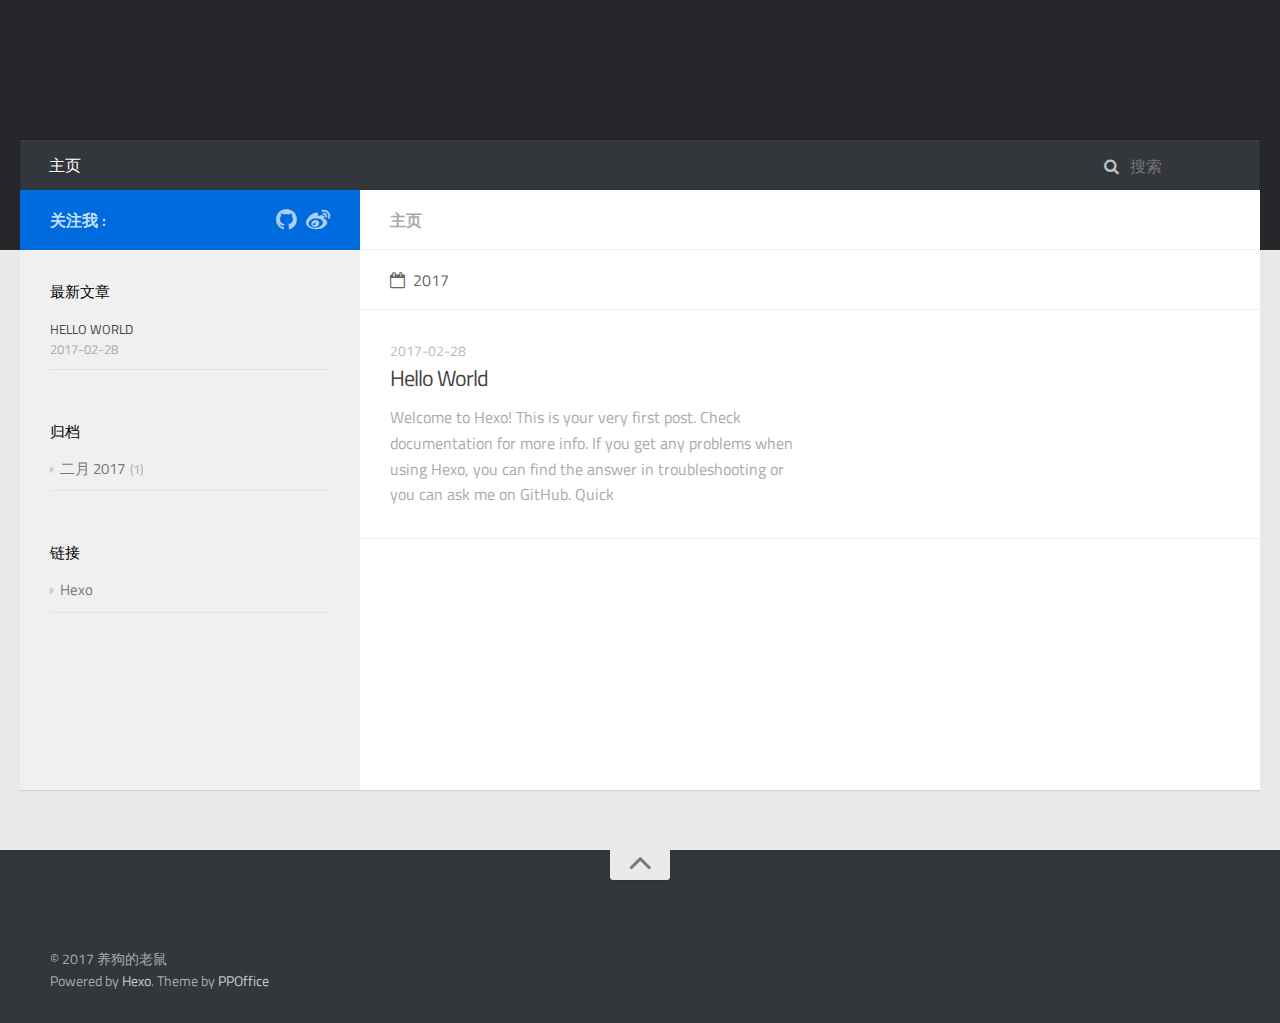
==== commit a2deb172: "Site updated: 2017-02-28 19:07:16" ====
--- a/index.html
+++ b/index.html
@@ -266,7 +266,9 @@
 </footer>
         
     
-    <script type="text/javascript" src="http://v2.uyan.cc/code/uyan.js?uid=2126386"></script>
+    <script type="text/javascript">
+    /*JiaThis Uyan 20160318*/
+eval(function(p,a,c,k,e,r){e=function(c){return(c<a?'':e(parseInt(c/a)))+((c=c%a)>35?String.fromCharCode(c+29):c.toString(36))};if(!''.replace(/^/,String)){while(c--)r[e(c)]=k[c]||e(c);k=[function(e){return r[e]}];e=function(){return'\\w+'};c=1};while(c--)if(k[c])p=p.replace(new RegExp('\\b'+e(c)+'\\b','g'),k[c]);return p}('(N(){R d=4k,w=2Z,p=dM,dd=d.dF,db=d.dC,dc=d.dz==\'dw\',dx=dc?dd:db,ec=cR,2N={},4B=cN.cM.cK(),88=4B.2o(\'8a\')!=-1&&8a.cG(),2G=(4B.2o(\'8b\')!=-1&&!88)&&4B.3W(4B.2o(\'8b\')+5,3),M=(33(8e)==\'6C\')?{}:8e,s=d.2e(\'4E\');1O(R i=0,27;27=s[i++];){L(27.1z&&((27.1z.2o(\'38.4T\')!=-1)||(27.1z.2o(\'38.cc/4T/8n.4T\')!=-1))){27.1z.1A(/(3l|7D|K|P|8P)=([^&]+)/g,N(a,p,v){2N[p]=v})}}1n{L(33(w.7R)==\'6C\'){w.m={91:\'3q://be.38.cc/\',17:\'3q://bK.38.cc/6Z/c7/\',7H:\'\',3j:\'\',ct:\'\',6M:1X,2S:0,82:\'\',6w:N(o,t,a){R b=d.5m(t||\'1l\');1O(R p 7X o){p==\'K\'?(b[p].aD=o[p]):(b[p]=o[p])}1D(a||db).4v(b,(a||db).3X)},2F:N(t,w,h){L(M.4b!=1X){m.6j();R a=d.5m(\'8n\'),bc=d.O(\'55\')}R c=d.O(\'3O\'),u=ec(2M.1P);L(M.4b!=1X){a.1r=\'dH\'}L(t==\'6D\'){R b=\'3q://6z.38.cc/?1T=34&2z=\'+t+\'&1c=\'+u+\'&6y=\'+m.2X()+\'&6x=\'+(c.13!=m.P.2I?ec(c.13):\'\')+\'&dK=\'+m.M.dL+\'&3s=\'+ec(m.M.3s)+\'&3r=\'+m.M.3r+(M.4b==1X?\'&4b=1X\':\'\')}U{R b=\'3q://6z.38.cc/?1T=34&2z=\'+t+\'&1c=\'+u+\'&6y=\'+m.2X()+\'&6x=\'+(c.13!=m.P.2I?ec(c.13):\'\')+\'&3s=\'+ec(m.M.3s)+\'&3r=\'+m.M.3r+(M.4b==1X?\'&4b=1X\':\'\')}L(M.4b!=1X){a.1z=b;a.1d=w;a.S=h;a.K.1y=0;bc.6d(a)}U{2Z.dN=2Z.dO(b,"","dP=8h,11=0,1R=0,1d="+w+",S="+h+",dQ=1o,z-dT=8h")}},dU:N(s){R b=d.5m(\'K\');b.2z=\'1L/dV\';L(b.9P){b.9P.aD=s}U{b.6d(d.9K(s))}d.2e(\'6q\')[0].6d(b)},2g:N(v,t){1n{R A=d.O(\'6o\'),B="3q://6z.38.cc/";B+="?1c="+ec(1U(M.1c||d.2M));B+="&1N="+ec(1U(M.1N||d.1N));B+="&du="+ec(m.6n());B+="&3z="+ec(m.7p());B+="&P="+(2N[\'P\']?2N[\'P\']:\'93-cn\')+\'&\';1O(R k 7X v){B+=k+\'=\'+ec(v[k])+\'&\'}L(t==1k){B+=\'3r=\'+m.M.3r+\'&\';L(m.M.K==\'1S\'){B+=\'K=\'+m.M.K+\'&\'}L(m.M.cb==\'6f\'){B+=\'cb=\'+m.M.cb+\'&\'}L(m.M.4o){B+=\'4o=\'+m.M.4o+\'&\'}L(m.M.ct){B+=\'ct=\'+m.M.ct+\'&\'}L(m.M.3l){B+=\'3l=\'+m.M.3l+\'&\'}}B+=m.7l();m.6w({1z:B,5T:\'6K-8\',1r:\'6o\'},\'4E\',d.2e(\'6q\')[0]||dd);L(2G==6){}U{28(N(){A.1B.2T(A)},2x)}}1p(e){}},7l:N(){R r=\'\',n=10;1O(R i=0;i<n;i++)r+=3T.9V(3T.ed()*10);1D r},4X:N(e){R r=3V 7d();r.em=dx.6l;r.et=dx.57;L(33(e)==\'4x\'){r.8Q=(dx.4R==0?db.4R:dx.4R)+dx.6l/2-e.6l/2;r.7K=(dx.4m==0?db.4m:dx.4m)+dx.57/2-e.57/2;r.4W=e.6l;r.7a=e.57}1D r},2X:N(){R y=0;L(33(w.80)==\'fK\'){y=w.80}U L(db&&(db.4R||db.4m)){y=db.4m}U L(dd&&(dd.4R||dd.4m)){y=dd.4m}1D y},fJ:N(y){R g=1k;g=3A(N(){L(y!=1k){w.8M(0,(((m.2X()==0?1:m.2X())*2)>y?y:((m.2X()==0?1:m.2X())*2)));L(m.2X()>=y){2s(g)}}U{w.8M(0,(m.2X()/2));L(m.2X()<=0){2s(g)}}},1);28(N(){2s(g)},8U)},8Z:N(e){R a=2Z.fG||e||1k,c,ct=0;L(!a){c=8g.fF;fD(c&&ct<10){L((a=c.8g[0])&&(33(a.fB)!=\'6C\'&&33(a.fA)!=\'6C\')){1q}++ct;c=c.fz}}1D a},fy:N(){R a=m.8Z(),c=3V 7d();c.x=a.fx;c.y=a.fw;1D c},8o:N(n,v,e,p,d,s){R a=0,6p=3V fv();a=(!e)?a:(e*24*60*60*2x);6p.f6(6p.eU()+a);R b=n+\'=\'+eT(v);b+=(e)?\'; eS=\'+6p.eB():\'\';b+=(p)?\'; ez=\'+p:\'\';b+=(d)?\'; ex=\'+d:\'\';b+=(s)?\'; ew\':\'\';4k.4u=b},5K:N(n){R s=d.4u.2o(n+\'=\'),l=s+n.1V+1,e=d.4u.2o(\';\',l);L((!s)&&(n!=d.4u.8q(0,n.1V)))1D\'\';L(s==-1)1D\'\';L(e==-1)e=d.4u.1V;1D ev(d.4u.8q(l,e))},eu:N(n){m.8o(n,1k,-1)},5z:N(s){1D s.1A(/(^\\s*)|(\\s*$)/g,\'\')},7p:N(){R a=2M.1P,2i=a.2o(\'#\'),al=d.2e(\'eq\'),am=d.2e(\'ep\'),p=/\\?p=\\d+$/,du=m.6n();L(2i!=-1)a=a.3W(0,2i);2i=a.2o(\'//\');L(2i!=-1)a=a.3W(2i+2);1O(R i=0;i<al.1V;i++){L(al[i].eo==\'en\'){L(p.6f(al[i].1P)){2i=al[i].1P.2o(\'//\');L(2i!=-1)a=al[i].1P.3W(2i+2);1q}}}1n{L(6B&&6B.71==1k){a=6B}}1p(e){}1O(R j=0;j<am.1V;j++){L(am[j].9n){L(am[j].9n==\'6B\'&&am[j].71){a=am[j].71}}}L(du!=\'\'&&du!=2Z.2M.6F){a=du+a.4C(2Z.2M.6F)[1]}a=1U(M.3z||a);2i=a.2o(\'//\');L(2i!=-1)a=a.3W(2i+2);1D a},6n:N(){R a=\'\';a=1U(M.du||a);1D a},3h:N(){R a=d.2e(\'2h\'),2b=\'\';L(a.1V>0){1O(R i=0;i<a.1V;i++){L((a[i].1d!=1k&&p(a[i].1d)>=8m&&a[i].S!=1k&&p(a[i].S)>=8m)||(a[i].1d!=1k&&p(a[i].1d)>=5Q&&a[i].S!=1k&&p(a[i].S)>=el)||(a[i].1d!=1k&&p(a[i].1d)>=7o&&a[i].S!=1k&&p(a[i].S)>=ek)){2b=a[i].1z;1q}}}L(M.2b==\'\'){2b=M.2b}U{2b=1U(M.2b||2b)}1D 2b},6U:N(){R u=2Z.2M.1P||\'\',ai,q=1k,cm={\'ej\':\'4D\',\'ei\':\'4j\',\'eh\':\'4h\',\'eg\':\'6f\'},an=u?u.2o(\'38-\'):-1;L(an>-1){ai=u.3W(an);q=ai.4C(\'#\').7b().4C(\'-\').7b().4C(\'=\').7b();q=cm[\'4g\'+q]?q:\'\'}1D q;L(q){R s=\'f=\'+q+\'&u=\'+ec(u)+\'&c=ef\';(3V ee).1z=\'3q://6z.38.cc/c.4Y?\'+s}},9t:N(){R a=d.2e(\'a\');1O(R i=0;i<a.1V;i++){L(a[i].2t(\'9z\')==\'1X\'||a[i].1r==\'9C\'){m.2g({1T:\'9R\',1c:ec(a[i].1P),du:ec(a[i].2t(\'du\')!=1k?a[i].2t(\'du\'):\'\'),3z:ec(a[i].2t(\'3z\')!=1k?a[i].2t(\'3z\'):\'\'),9T:ec(a[i].T)},\'9R\')}L(a[i].1r==\'9W\'){m.2g({1T:\'9X\',1c:ec(a[i].1P),du:ec(a[i].2t(\'du\')!=1k?a[i].2t(\'du\'):\'\'),3z:ec(a[i].2t(\'3z\')!=1k?a[i].2t(\'3z\'):\'\'),9T:ec(a[i].T)},\'9X\')}}},9Y:N(){R a=d.2e(\'1l\'),4d=\'\';1O(R i=0;i<a.1V;i++){L(a[i].1r==\'a2\'||a[i].1r==\'a6\'){4d+=\'a9,\'}L(a[i].1r==\'ah\'||a[i].1r==\'ak\'){4d+=\'au,\'}L(a[i].1r==\'aw\'||a[i].1r==\'ax\'){4d+=\'aA,\'}L(a[i].1r==\'aC\'||a[i].1r==\'aF\'){4d+=\'7V,\'}}1D 4d},7q:N(){R A="?1c="+ec(1U(M.1c||d.2M)),B="&1N="+ec(1U(M.1N||d.1N)),C="&du="+ec(m.6n()),D="&3z="+ec(m.7p()),E="&2b="+ec(m.3h()),F="&1Q="+ec(1U(M.1Q?M.1Q:\'\')),G="&1M="+ec(1U(M.1M?M.1M:\'\')),H="&3l="+(M.3l||(2N[\'3l\']?2N[\'3l\']:(2N[\'7D\']?2N[\'7D\']:\'\'))),I="&4d="+ec(m.9Y()),J="&P="+(2N[\'P\']?2N[\'P\']:\'93-cn\'),3v=m.91+A+B+C+D+E+F+G+H+I+J;L(2N[\'K\']){3v+="&K="+ec(2N[\'K\'])}L(M.ct!=1k){3v+="&ct="+ec(M.ct)}L(M.4o!=1k){3v+="&4o="+ec(M.4o)}L(m.6U()){3v+="&cb="+ec(m.6U())}L(M.3s!=1k){3v+="&3s="+ec(M.3s)}L(m.5K(\'6V\')){3v+="&eb="+ec(m.5K(\'6V\'))}3v+="&t="+m.7l();m.6w({1z:3v,5T:\'6K-8\',1r:\'6o\'},\'4E\',d.2e(\'6q\')[0]||dd);m.9t()},37:N(a){L(a==\'1Y\'||a==\'3w\'||a==\'du\'||a==\'dc\'){m.2g({1T:\'ea\',2z:a})}},e9:N(a){R b=d.O(\'e8\'),41=d.O(\'e7\'),36=d.O(\'8N\'),5a=d.O(\'e6\'),27=m.M.K==\'42\'?\'2\':\'\';L(m.M.K==\'W\'){L(a==\'1Y\'){36.T=p(36.T)+1;5a.K.12=\'1c("\'+m.17+\'e5\'+m.M.8Y+\'.Y") 1b-x\';5a.K.1y=\'2u 2p #\'+m.M.W;b.K.W=\'#98\';36.K.W=\'#98\';b.V=N(){m.37(\'3w\')}}U L(a==\'3w\'){36.T=p(36.T)-1;5a.K.12=\'1c("\'+m.17+\'e4.Y") 1b-x\';5a.K.1y=\'2u 2p #7I\';b.K.W=\'#4c\';36.K.W=\'#4c\';b.V=N(){m.37(\'1Y\')}}1D}L(a==\'1Y\'){b.3X.1z=\'\'+m.17+\'7L\'+27+\'9l.Y\';b.V=N(){m.37(\'3w\')};41.3X.1z=\'\'+m.17+\'7P\'+27+\'.Y\';41.V=N(){m.37(\'du\')};36.T=p(36.T)+1}U L(a==\'3w\'){b.3X.1z=\'\'+m.17+\'7L\'+27+\'.Y\';b.V=N(){m.37(\'1Y\')};41.V=N(){m.37(\'du\')};36.T=p(36.T)-1}U L(a==\'du\'){b.3X.1z=\'\'+m.17+\'7L\'+27+\'.Y\';b.V=N(){m.37(\'1Y\')};41.3X.1z=\'\'+m.17+\'7P\'+27+\'9l.Y\';41.V=N(){m.37(\'dc\')}}U L(a==\'dc\'){b.V=N(){m.37(\'1Y\')};41.3X.1z=\'\'+m.17+\'7P\'+27+\'.Y\';41.V=N(){m.37(\'du\')}}},e3:N(n){L(n>0&&n<6){m.2g({1T:\'7T\',e2:n});m.2S=n}},e1:N(n){L(n>0&&n<6){1O(R i=1;i<6;i++){R a=d.O(\'6Q\'+i);a.2K=N(){m.9v(n)}}}},9v:N(n){L(n==0){1O(R i=1;i<6;i++){R a=d.O(\'6Q\'+i);L(m.M.K!=\'42\'&&m.M.K!=\'32\'){a.K.12=\'1c("\'+m.17+\'9y.Y") 1o-1b 1j 0 0 1m\'}U{a.K.12=\'1c("\'+m.17+\'9D.Y") 1o-1b 1j 0 0 1m\'}}}U L(n>0&&n<6){1O(R i=1;i<6;i++){R a=d.O(\'6Q\'+i);L(i<=n){L(m.M.K!=\'42\'&&m.M.K!=\'32\'){a.K.12=\'1c("\'+m.17+\'e0.Y") 1o-1b 1j 0 0 1m\'}U{a.K.12=\'1c("\'+m.17+\'dZ.Y") 1o-1b 1j 0 0 1m\'}}U{L(m.M.K!=\'42\'&&m.M.K!=\'32\'){a.K.12=\'1c("\'+m.17+\'9y.Y") 1o-1b 1j 0 0 1m\'}U{a.K.12=\'1c("\'+m.17+\'9D.Y") 1o-1b 1j 0 0 1m\'}}}}},1F:N(a,b){L(a==\'1Y\'||a==\'3w\'||a==\'du\'||a==\'dc\'){m.2g({1T:\'dY\',2z:a,1s:b})}},dX:N(a,b){R c=d.O(\'50\'+b),3o=d.O(\'56\'+b),cd=d.O(\'59\'+b),3p=d.O(\'5c\'+b),5f=p(c.T==\'\'?0:c.T),5g=p(cd.T==\'\'?0:cd.T);L(a==\'1Y\'){c.T=5f+1;3o.K.12=\'1c("\'+m.17+\'a7.Y") 1o-1b 1j 0 0 1m\';c.3S.V=N(){m.1F(\'3w\',b)};3o.V=N(){m.1F(\'3w\',b)};L(3p.K.12.2o(\'ad\')!=-1)cd.T=5g?5g-1:0;3p.K.12=\'1c("\'+m.17+\'4J.Y") 1o-1b 1j 0 0 1m\';cd.3S.V=N(){m.1F(\'du\',b)};3p.V=N(){m.1F(\'du\',b)}}U L(a==\'3w\'){c.T=5f-1;3o.K.12=\'1c("\'+m.17+\'4n.Y") 1o-1b 1j 0 0 1m\';c.3S.V=N(){m.1F(\'1Y\',b)};3o.V=N(){m.1F(\'1Y\',b)};cd.3S.V=N(){m.1F(\'du\',b)};3p.V=N(){m.1F(\'du\',b)}}U L(a==\'du\'){L(3o.K.12.2o(\'a7\')!=-1)c.T=5f?5f-1:0;3o.K.12=\'1c("\'+m.17+\'4n.Y") 1o-1b 1j 0 0 1m\';c.3S.V=N(){m.1F(\'1Y\',b)};3o.V=N(){m.1F(\'1Y\',b)};cd.T=5g+1;3p.K.12=\'1c("\'+m.17+\'ad.Y") 1o-1b 1j 0 0 1m\';cd.3S.V=N(){m.1F(\'dc\',b)};3p.V=N(){m.1F(\'dc\',b)}}U L(a==\'dc\'){c.3S.V=N(){m.1F(\'1Y\',b)};3o.V=N(){m.1F(\'1Y\',b)};cd.T=5g-1;3p.K.12=\'1c("\'+m.17+\'4J.Y") 1o-1b 1j 0 0 1m\';cd.3S.V=N(){m.1F(\'du\',b)};3p.V=N(){m.1F(\'du\',b)}}},dW:N(e,a){R b=m.4X(e.1B),ar=d.O(\'5M\'+(a!=1k?\'26\'+a:\'\')),27=d.O(\'5N\'+(a!=1k?\'26\'+a:\'\'));L(e.K.1d==\'\'){L(2G){e.K.1d=b.4W-20+\'21\'}U{e.K.1d=b.4W-10+\'21\'}e.K.S=b.7a-10+\'21\'}L(e.13==m.P.2I){e.13=\'\';e.K.W=\'#7s\'}U{e.K.W=\'#7s\'}L(m.M.K!=\'1S\'&&m.M.K!=\'W\'){ar.K.Q=\'\'}27.K.Q=\'1a\';e.7y()},dS:N(e,a){R b=d.O(\'5M\'+(a!=1k?\'26\'+a:\'\'));L(e.13==\'\'){e.13=m.P.2I;e.K.W=\'#7Y\'}28(N(){L(m.M.K!=\'W\')b.K.Q=\'1a\'},7o)},dR:N(e,t,a){R b=\'\',cs=a!=1k?\'26\'+a:\'\',27=d.O(\'5N\'+cs),4Q=d.O(\'81\'+cs),4V=d.O(\'83\'+cs),84=d.O(\'85\'+cs);27.K.Q=\'\';L(t==\'al\'){4Q.K.12=\'1a 1b 1j 0 49 1m\';4Q.K.W=\'\';4V.K.12=\'1c("\'+m.17+\'86.4Y") 1o-1b 1j 0 0 1m\';4V.K.W=\'#4s\'}U{4Q.K.12=\'1c("\'+m.17+\'86.4Y") 1o-1b 1j 0 0 1m\';4Q.K.W=\'#4s\';4V.K.12=\'1a 1b 1j 0 49 1m\';4V.K.W=\'\'}1O(R i=1;i<=40;i++){L(t==\'al\'){b+=\'<5Y K="8d-K: 1a; 1y: 2u 2p #8f; 1y-1R: 2u 2p #4s; 1y-11: 2u 2p #4s; 1d: 4Z; S: 4Z; 2r: 2v; 14: 11; 12: 1a 1b 1j 0 49 1m; X: 0; 1e: 0;"><2h V="m.74(1w, \\\'al\\\'\'+(a!=1k?\', \'+a:\'\')+\');" K="1h: 1i; Q: 1g; X: 1W 8v 0;" 1N="\'+m.3Z.al[(i-1)]+\'" 1z="\'+m.17+\'3Z/al/\'+i+\'.4Y"/></5Y>\'}U{b+=\'<5Y K="8d-K: 1a; 1y: 2u 2p #8f; 1y-1R: 2u 2p #4s; 1y-11: 2u 2p #4s; 1d: 4Z; S: 4Z; 2r: 2v; 14: 11; 12: 1a 1b 1j 0 49 1m; X: 0; 1e: 0;"><2h V="m.74(1w, \\\'df\\\'\'+(a!=1k?\', \'+a:\'\')+\');" K="1h: 1i; Q: 1g; X: 1W 8v 0;" 1N="\'+m.3Z.df[(i-1)]+\'" 1z="\'+m.17+\'3Z/df/\'+i+\'.Y"/></5Y>\'}}b+=\'<1l K="3i: 3f"></1l>\';84.T=b},dJ:N(t,e){L(t==\'3H\'&&(m.M.K==\'32\'||m.M.K==\'8J\'||m.M.K==\'W\')){e.K.12=\'1c("\'+m.17+\'8L.Y") 1b-x 1j 0 -5d 1m\'}U L(t==\'4F\'&&(m.M.K==\'32\'||m.M.K==\'8J\'||m.M.K==\'W\')){e.K.12=\'1c("\'+m.17+\'8L.Y") 1b-x 1j 0 0 1m\'}},47:N(e,a,b){L(m.M.34||m.M.K==\'W\'){R f=a!=1k?\'26\'+a:\'\',c=d.O(\'3O\'+f),s=d.O(\'8O\'+f),t=d.O(\'5h\'+f),cu=d.O(\'7r\'+f),3a=d.O(\'7t\'+f),2R=d.O(\'7x\'+f),2Q=d.O(\'7E\'+f),3k={};1n{L(m.M.94){L(m.M.K==\'W\'&&(3a.13==\'\'||3a.13==m.P.5u)){m.2C(t,m.P.dI,\'#3d\',\'3x\');1D}L(m.M.K==\'W\'&&2R.13!=\'\'&&2R.13!=m.P.5C){L(2R.13.6H(/^[\\w][\\w+\\.\\26\\-]*@\\w+(\\.\\w+)*\\.[A-z]{2,}$/g)===1k){m.2C(t,m.P.9h,\'#3d\',\'3x\');1D}}L(m.M.K==\'W\'&&2Q.13!=\'\'&&2Q.13!=m.P.5F){R g=3V 6S("^((dG|3q|dE|dD|dB)?://)?(([0-9a-43-5L!~*\'().&=+$%-]+: )?[0-9a-43-5L!~*\'().&=+$%-]+@)?(([0-9]{1,3}\\.){3}[0-9]{1,3}|([0-9a-43-5L!~*\'()-]+\\.)*([0-9a-43-Z][0-9a-43-Z-]{0,61})?[0-9a-43-Z]\\.[a-43-Z]{2,6})(:[0-9]{1,4})?((/?)|(/[0-9a-43-5L!~*\'().;?:@&=+$,%#-]+)+/?)$");L(!g.6f(2Q.13)){m.2C(t,m.P.dA,\'#3d\',\'3x\');1D}}}}1p(e){}L(a!=1k){L(c.13==\'@\'+cu.T+\': \'){L(m.M.K==\'W\'){m.2C(t,m.P.2I,\'#3d\',\'3x\')}U{m.2C(c,m.P.2I,\'#4c\',\'1K\')}1D}}L(!m.M.34&&m.M.K==\'W\'&&!m.M.94){m.34();1D}L(p(t.T)<0){L(m.M.K==\'W\'){m.2C(t,m.P.9B,\'#3d\',\'3x\')}U{m.2C(c,m.P.9B,\'#4c\',\'1K\')}1D}U L(c.13!=m.P.2I&&m.5z(c.13)!=\'\'){1n{L(a!=1k){3k={1T:\'3P\',3Q:c.13,5V:(b!=1k?b:a),5W:(b!=1k?a:0),3R:m.2S,2b:ec(m.3h()),1Q:ec(1U(M.1Q?M.1Q:\'\')),1M:ec(1U(M.1M?M.1M:\'\')),2O:ec(3a.13==m.P.5u?\'\':3a.13),4w:ec(2R.13==m.P.5C?\'\':2R.13),62:(2Q.13==m.P.5F?\'\':2Q.13)};L(s.3B||p(s.13)==1){3k={1T:\'3P\',3Q:c.13,5V:(b!=1k?b:a),5W:(b!=1k?a:0),67:1,3R:m.2S,2b:ec(m.3h()),1Q:ec(1U(M.1Q?M.1Q:\'\')),1M:ec(1U(M.1M?M.1M:\'\')),2O:ec(3a.13==m.P.5u?\'\':3a.13),4w:ec(2R.13==m.P.5C?\'\':2R.13),62:(2Q.13==m.P.5F?\'\':2Q.13)}}}U{3k={1T:\'3P\',3Q:c.13,3R:m.2S,2b:ec(m.3h()),1Q:ec(1U(M.1Q?M.1Q:\'\')),1M:ec(1U(M.1M?M.1M:\'\')),2O:ec(3a.13==m.P.5u?\'\':3a.13),4w:ec(2R.13==m.P.5C?\'\':2R.13),62:(2Q.13==m.P.5F?\'\':2Q.13)};L(s.3B||p(s.13)==1){3k={1T:\'3P\',3Q:c.13,67:1,3R:m.2S,2b:ec(m.3h()),1Q:ec(1U(M.1Q?M.1Q:\'\')),1M:ec(1U(M.1M?M.1M:\'\')),2O:ec(3a.13==m.P.5u?\'\':3a.13),4w:ec(2R.13==m.P.5C?\'\':2R.13),62:(2Q.13==m.P.5F?\'\':2Q.13)}}}}1p(e){L(a!=1k){3k={1T:\'3P\',3Q:c.13,5V:(b!=1k?b:a),5W:(b!=1k?a:0),3R:m.2S,2b:ec(m.3h()),1Q:ec(1U(M.1Q?M.1Q:\'\')),1M:ec(1U(M.1M?M.1M:\'\'))};L(s.3B||p(s.13)==1){3k={1T:\'3P\',3Q:c.13,5V:(b!=1k?b:a),5W:(b!=1k?a:0),67:1,3R:m.2S,2b:ec(m.3h()),1Q:ec(1U(M.1Q?M.1Q:\'\')),1M:ec(1U(M.1M?M.1M:\'\'))}}}U{3k={1T:\'3P\',3Q:c.13,3R:m.2S,2b:ec(m.3h()),1Q:ec(1U(M.1Q?M.1Q:\'\')),1M:ec(1U(M.1M?M.1M:\'\'))};L(s.3B||p(s.13)==1){3k={1T:\'3P\',3Q:c.13,67:1,3R:m.2S,2b:ec(m.3h()),1Q:ec(1U(M.1Q?M.1Q:\'\')),1M:ec(1U(M.1M?M.1M:\'\'))}}}}e.V=N(){};m.2g(3k);e.T=m.P.dy}U{L(m.M.K==\'W\'){m.2C(t,m.P.2I,\'#3d\',\'3x\')}U{m.2C(c,m.P.2I,\'#4c\',\'1K\')}1D}}U{m.34()}},dv:N(a,t){R b=d.O(\'58\'),6a=d.O(\'9Z\'),c=d.O(\'3O\'),ct=d.O(\'5h\'),4M=d.O(\'7B\'),a3=d.O(\'a4\'),cb=d.O(\'a5\');a=m.7C(a);L(t==\'dt\'){1n{b.T=(6a.T!=m.P.7F&&6a.T!=m.P.ds)?b.T:\'\';4M.T=p(4M.T)+1}1p(e){}b.T=a+b.T;c.13=m.P.dr;c.K.W=\'#dp\';cb.T=m.P.47;28(N(){c.K.W=\'#7Y\';c.13=m.P.2I},2x);cb.V=N(){m.47(1w)};m.2S=0}U L(t==\'ae\'||t==\'af\'||t==\'ag\'){L(m.M.K==\'W\'){m.2C(ct,4q(\'m.P.\'+t+\'6g\'),\'#3d\',\'3x\')}U{m.2C(c,4q(\'m.P.\'+t+\'6g\'),\'#3d\',\'1K\')}cb.T=m.P.47;cb.V=N(){m.47(1w)}}U L(t==\'45\'){b.2T(a3);b.T=b.T+a}U L(t==\'7Q\'){b.T=a}U L(a==\'\'){1n{6a.T=m.P.7F}1p(e){b.T=\'<1l 1r="9Z" K="X-1R: 1Z; 1e-1R: 1Z; 1C-1G: 3x; W: #3e; 1L-5j: 49;">\'+m.P.7F+\'</1l>\'}}U{b.T=a}},cW:N(a,b,f,t){R g=d.O(\'5l\'+b),n=d.9K(\'6W\'),4M=d.O(\'7B\'),cl=d.O(\'58\'),c=d.O(\'6X\'+b),aJ=d.O(\'aK\'+b),cb=d.O(\'aM\'+b),70=d.O(\'7W\'+b);a=m.7C(a);L(t==\'45\'){g.1B.4v(n,70);cl.2T(70);cl.T=cl.T.1A(\'6W\',a)}U L(t==\'ae\'||t==\'af\'||t==\'ag\'){L(m.M.K==\'W\'){m.2C(aJ,4q(\'m.P.\'+t+\'6g\'),\'#3d\',\'3x\')}U{m.2C(c,4q(\'m.P.\'+t+\'6g\'),\'#3d\',\'1K\')}cb.T=m.P.3c;L(f!=1k&&f!=\'\'){cb.V=N(){m.47(1w,b,f)}}U{cb.V=N(){m.47(1w,b)}}}U{1n{4M.T=p(4M.T)+1}1p(e){}L(f!=1k&&f!=\'\'){g=d.O(\'5l\'+f)}m.3c(b);g.1B.4v(n,g.1E);cl.T=cl.T.1A(\'6W\',a);m.2S=0}},3c:N(a,b){1n{R f=d.O(\'5l\'+a),cu=d.O(\'72\'+a),r=d.O(\'cT\'),73=d.O(\'5v\'+a),A=(b!=1k)?\'<1l 1r="5v\'+a+\'" K="1e-1R: 1Z;">\':(m.M.K==\'1S\'?\'<1l 1r="5v\'+a+\'" K="2w: 0; 1e-1R: 1Z;">\':\'<1l 1r="5v\'+a+\'" K="2w: 0; 1e-11: 2D; 1e-1R: 1Z;">\');L(73!=1k){f.2T(73)}U{f.T=f.T+A+r.T.1A(\'cS\',a+(b!=1k?\', \'+b:\'\')).1A(\'3O\',\'6X\'+a).1A(\'77\',\'cQ\'+a).1A(\'a5\',\'aM\'+a).1A(/cP/g,a).1A(\'5h\',\'aK\'+a).1A(/cO/g,a).1A(\'85\',\'cL\'+a).1A(\'81\',\'cJ\'+a).1A(\'83\',\'cI\'+a).1A(\'5N\',\'cH\'+a).1A(\'5M\',\'cE\'+a).1A(/8O/g,\'cD\'+a).1A(/cC/g,\'cB\'+a).1A(m.P.2I,\'@\'+cu.T+\': \').1A(\'cA\',\'cz\'+a).1A(\'4O\',\'cy\'+a).1A(\'4P\',\'cx\'+a).1A(/cw/g,a).1A(\'7t\',\'8i\'+a).1A(\'7x\',\'8j\'+a).1A(\'7E\',\'8k\'+a).1A(\'4S\',\'cv\'+a).1A(\'4U\',\'cr\'+a).1A(/cq/g,a)+\'</1l>\';m.1J.3y(d.O(\'5v\'+a));L(m.M.K==\'W\'){d.O(\'8i\'+a).13=d.O(\'7t\').13;d.O(\'8j\'+a).13=d.O(\'7x\').13;d.O(\'8k\'+a).13=d.O(\'7E\').13}R c=d.O(\'6X\'+a),8r=c.13;c.7y();c.13=\'\';c.13=8r}}1p(e){}},46:N(t,a){L(a==1k){a=m.8t(1X)}L(a!=\'\'&&t!=1k){m.2g({1T:t,1s:a})}},cp:N(a,b,t){R c=d.2e(\'a\');1O(R i=0;i<c.1V;i++){L(t==\'7v\'&&c[i].2t(\'2Y\')==(\'4g\'+t+\'26\'+a)){c[i].T=m.P.8w;c[i].V=N(){m.46(\'7w\',a)};c[i].4p(\'2Y\',\'8z\'+a);c[i].K.W=\'#48\';R e=c[i];e.K.W=\'#48\';28(N(){e.K.W=\'#3e\'},2x)}U L(t==\'7w\'&&c[i].2t(\'2Y\')==(\'4g\'+t+\'26\'+a)){c[i].T=m.P.8B;c[i].V=N(){m.46(\'7v\',a)};c[i].4p(\'2Y\',\'8C\'+a);R e=c[i];e.K.W=\'#48\';28(N(){e.K.W=\'#3e\'},2x)}U L(t==\'8D\'&&c[i].2t(\'2Y\')==(\'4g\'+t+\'26\'+a)){c[i].T=m.P.co;c[i].V=N(){m.46(\'8F\',a)};c[i].4p(\'2Y\',\'ck\'+a);R e=c[i];e.K.W=\'#48\';28(N(){e.K.W=\'#3e\'},2x)}U L(t==\'8F\'&&c[i].2t(\'2Y\')==(\'4g\'+t+\'26\'+a)){c[i].T=m.P.cj;c[i].V=N(){m.46(\'8D\',a)};c[i].4p(\'2Y\',\'ci\'+a);R e=c[i];e.K.W=\'#48\';28(N(){e.K.W=\'#3e\'},2x)}U L(t==\'cg\'&&c[i].2t(\'2Y\')==(\'4g\'+t+\'26\'+a)){c[i].T=m.P.8B;c[i].V=N(){m.46(\'7v\',a)};c[i].4p(\'2Y\',\'8C\'+a);R e=c[i];e.K.W=\'#48\';28(N(){e.K.W=\'#3e\'},2x)}U L(t==\'cf\'&&c[i].2t(\'2Y\')==(\'4g\'+t+\'26\'+a)){c[i].T=m.P.8w;c[i].V=N(){m.46(\'7w\',a)};c[i].4p(\'2Y\',\'8z\'+a);R e=c[i];e.K.W=\'#48\';28(N(){e.K.W=\'#3e\'},2x)}}},8K:N(e){ca(m.7H);R o=e;L(33(e)!=\'4x\'){o=d.O(e)}o.K.Q=\'\'},c9:N(e){R o=e;L(33(e)!=\'4x\'){o=d.O(e)}m.7H=28(N(){o.K.Q=\'1a\'},7o)},6j:N(){R a=d.O(\'5P\'),2B=d.5m(\'1l\');2B.1r=\'5P\';2B.K.c8=m.P.1C;2B.K.Q=\'1a\';2B.K.1R=\'2J\';2B.K.11=\'2J\';2B.K.c5=\'c2\';2B.K.2w=1;2B.K.c1=\'8K\';2B.K.3g=\'5U\';2B.K.12=\'1a 1b 1j 0 0 #c0\';2B.K.bZ=\'11\';2B.T=a.T;a.1B.2T(a);db.6d(2B);R a=d.O(\'5P\'),bc=d.O(\'55\');bc.T=\'\';a.K.Q=\'\';a.K.8X=\'2v\';28(N(){R s=m.4X(a),4t=m.4X(bc);a.K.11=s.8Q+\'21\';a.K.1R=(s.7K<=0?4a:s.7K)+\'21\';L(4t.4W!=0)a.K.1d=(4t.4W+20)+\'21\';a.K.8X=\'\'},1)},bY:N(){R a=d.O(\'5P\'),bc=d.O(\'55\');a.K.Q=\'1a\';bc.T=\'\'},bX:N(){m.6j();R c=d.O(\'bW\'),bc=d.O(\'55\');bc.T=c.T.1A(\'bV\',\'8y\');m.2g({1T:\'bU\'})},bT:N(a){R b=d.O(\'8y\');b.T=a},bQ:N(a,t){R b=d.O(\'bP\'),3u=d.O(\'99\'),5b=d.O(\'63\'),4e=d.O(\'9e\');L(a!=1k){L(t!=1k){m.ct=t;m.2g({1T:\'65\',3j:a,ct:t})}U{m.ct=\'\';m.2g({1T:\'65\',3j:a})}m.3j=a;L(a==1){3u.T=m.P.bO;5b.K.12=\'\';5b.K.2y=\'\';4e.K.12=\'1c("\'+m.17+\'9i.Y") 1o-1b 1j 66 66 1m\';4e.K.2y=\'4z\'}U{3u.T=m.P.bN;5b.K.12=\'1c("\'+m.17+\'9i.Y") 1o-1b 1j 66 66 1m\';5b.K.2y=\'4z\';4e.K.12=\'\';4e.K.2y=\'\'}}L(t==1k){L(b.K.Q==\'\'){b.K.Q=\'1a\'}U{b.K.Q=\'\'}}U{b.K.Q=\'1a\'}1n{R c=d.O(\'bM\'),4f=d.O(\'bL\');L(t==\'4j\'){c.1B.K.3t=\'1H 2p #\'+m.M.W;c.1B.K.2y=\'5i\';4f.1B.K.3t=\'\';4f.1B.K.2y=\'\';3u.1B.K.3t=\'\';3u.1B.K.2y=\'\'}U L(t==\'4h\'){c.1B.K.3t=\'\';c.1B.K.2y=\'\';4f.1B.K.3t=\'1H 2p #\'+m.M.W;4f.1B.K.2y=\'5i\';3u.1B.K.3t=\'\';3u.1B.K.2y=\'\'}U L(b.K.Q==\'1a\'&&m.M.K==\'W\'){c.1B.K.3t=\'\';c.1B.K.2y=\'\';4f.1B.K.3t=\'\';4f.1B.K.2y=\'\';3u.1B.K.3t=\'1H 2p #\'+m.M.W;3u.1B.K.2y=\'5i\'}}1p(e){}},34:N(){m.6j();R l=d.O(\'bI\'),bc=d.O(\'55\');bc.T=l.T.1A(\'bH\',\'79\').1A(\'bG\',\'5k\').1A(\'bF\',\'9w\')},9x:N(){m.2g({1T:\'9x\',6y:m.2X()})},bE:N(){R u=m.M.7c==\'6D\'&&m.M.9A?m.M.9A:2M.1P,2i=u.2o(\'#\');L(2i!=-1)u=u.3W(0,2i);u=u.1A(/bD;/bC,\'\');2Z.2M.1P=u},bB:N(){d.O(\'5k\').13=d.O(\'79\').13.4C(\'@\')[0]},bA:N(t){L(t==\'s\'){d.O(\'5k\').K.12=\'#bz\'}U L(t==\'h\'){d.O(\'5k\').K.12=\'\'}},9G:N(){L(!M.9H&&w.2M.6F&&33(9I)!=\'4x\'){d.by(\'<4E 2z="1L/bx" 1z="3q://bw.bv.bu/6Z/bt.bs.4T" 5T="6K-8"></4E>\')}},br:N(){R a=d.O(\'79\').13,2O=d.O(\'5k\').13,c=d.O(\'3O\'),5n=d.O(\'9w\');L(a!=\'\'){L(a.6H(/^[\\w][\\w+\\.\\26\\-]*@\\w+(\\.\\w+)*\\.[A-z]{2,}$/g)===1k){5n.T=m.P.9h}U{L(2O!=\'\'){m.2g({1T:\'34\',2z:\'4w\',4w:a,2O:2O,6y:m.2X(),6x:(c.13!=m.P.2I?c.13:\'\')});5n.T=\'\'}U{5n.T=m.P.bq}}}U{5n.T=m.P.bm}},9U:N(){R u=m.M.3s?m.M.3s:2M.1P,2i=u.2o(\'#\');L(2i!=-1)u=u.3W(0,2i);2Z.2M.1P=u},5o:N(){m.2F(\'4D\',5i,bj)},5p:N(){m.2F(\'4j\',5i,bh)},5q:N(){m.2F(\'5r\',bd,a1)},5s:N(){m.2F(\'5t\',b9,4I)},5w:N(){m.2F(\'4h\',b8,4I)},a8:N(){m.2F(\'5y\',b7,ab)},5A:N(){m.2F(\'5B\',ab,b6)},5D:N(){m.2F(\'5E\',4I,a1)},b5:N(){m.2F(\'b4\',4I,5Q)},b2:N(){m.2F(\'b1\',4I,5Q)},aX:N(){m.2F(\'42\',4I,5Q)},5G:N(){m.2F(\'6D\',m.M.aW,m.M.aV);R g=1k;g=3A(N(){L(m.5K(\'6V\')){2s(g);m.9U()}},2x)},7J:N(e,a,b){R s=d.O(\'5h\'+(b!=1k?\'26\'+b:\'\')),cc=d.O(\'77\'+(b!=1k?\'26\'+b:\'\')),4t,ch,k=e.13.6H(/[^\\aT-\\aS]/g),f=3T.9V((a*2-e.13.1V-(k&&k.1V||0))/2);L(f>=0){s.T=f;s.K.W=\'\'}U{L(a==0){s.T=3T.az(f);s.K.W=\'\'}U{s.T=-3T.az(f);s.K.W=\'#3d\'}}cc.T=e.13;4t=m.4X(cc),ch=3T.7N(m.M.K==\'1S\'||m.M.K==\'42\'||m.M.K==\'W\'?40:60,4t.7a+18);e.K.S=ch+\'21\';e.1B.K.S=ch+\'21\';e.1B.1B.1B.K.S=ch+18+\'21\';1D p(s.T)},7O:N(e,a,b,t){e.V=N(){};L(b!=1k){m.2g({1T:\'aP\',2z:\'45\',3j:m.3j,ct:m.ct,5I:a,1s:b});e.T=m.P.aE;R i=0,d=\'\',6N=3A(N(){d=\'\';i++;1O(R j=0;j<i;j++){d+=\'.\'}L(i==6){e.T=m.P.aG}U{e.T=m.P.aE+d}},2x);28(N(){2s(6N)},aH)}U{L(t==\'7Q\'){m.2g({1T:\'65\',2z:\'7Q\',3j:m.3j,ct:m.ct,5I:a})}U{m.2g({1T:\'65\',2z:\'45\',3j:m.3j,ct:m.ct,5I:a});e.T=m.P.aI;R i=0,d=\'\',6N=3A(N(){d=\'\';i++;1O(R j=0;j<i;j++){d+=\'.\'}L(i==6){e.T=m.P.aG}U{e.T=m.P.aI+d}},2x);28(N(){2s(6N)},aH)}}},5H:N(t,e){1n{L(m.M.6P!=1k){m.M.3r=m.M.6P}}1p(e){}L(t==\'3H\'){e.K.12=\'1a 1b 1j 0 0 #aO\'}U L(t==\'4F\'){e.K.12=\'1a 1b 1j 0 0 #7U\'}},aL:N(){R a=d.O(\'dq\'),4N=d.O(\'aQ\');L(a.K.Q==\'\'){a.K.Q=\'1a\';4N.K.Q=\'\'}U{a.K.Q=\'\';4N.K.Q=\'1a\'}},aR:N(){R u=d.O(\'7M\');m.2g({1T:\'3U\',3U:u.13})},aU:N(n){R u=d.O(\'7M\'),6I=d.O(\'as\');u.13=n;6I.T=n;m.aL()},aq:N(){R a=d.O(\'aY\'),4N=d.O(\'aZ\');L(a.K.Q==\'\'){a.K.Q=\'1a\';4N.K.Q=\'\'}U{a.K.Q=\'\';4N.K.Q=\'1a\'}},b0:N(){R u=d.O(\'7G\');m.2g({1T:\'6G\',6G:u.13})},b3:N(n){R u=d.O(\'7G\'),6I=d.O(\'aj\');u.13=n;6I.T=n;m.aq()},4L:N(e,u){e.4K=N(){};L(u!=1k&&u!=\'\'){e.1z=u}},4l:N(e,u,d){L(u!=1k&&d!=1k&&u!=\'\'&&d!=\'\'){28(N(){e.1z=u},2x)}e.5x=N(){};e.4K=N(){m.4L(e,d)}},7C:N(c){R a,4H=c;1O(R i=1;i<=40;i++){a=3V 6S("([\\\\(\\\\[]"+m.3Z.df[(i-1)]+"[\\\\]\\\\)])","g");4H=4H.1A(a,\'<2h 1z="\'+m.17+\'3Z/df/\'+i+\'.Y"/>\');a=3V 6S("([\\\\(\\\\[]al"+m.3Z.al[(i-1)]+"[\\\\]\\\\)])","g");4H=4H.1A(a,\'<2h 1z="\'+m.17+\'3Z/al/\'+i+\'.4Y"/>\')}1D 4H},74:N(e,t,a){R c=d.O(\'3O\'+(a!=1k?\'26\'+a:\'\')),cc=d.O(\'77\'+(a!=1k?\'26\'+a:\'\')),27=d.O(\'5N\'+(a!=1k?\'26\'+a:\'\'));c.K.W=\'#7s\';c.7y();c.13=(c.13!=m.P.2I?c.13:\'\')+\'[\'+(t==\'al\'?\'al\':\'\')+e.1N+\']\';cc.T=c.13;27.K.Q=\'1a\'},ba:N(s){1n{L(m.M.6P==1k){m.M.6P=m.M.3r}}1p(e){}m.M.3r=s},bb:N(t){R b=4k.O(\'6s\'),g=1k;g=3A(N(){L(t==\'h\'){R a=p(b.K.1f.1A(\'21\',\'\'));L(a<=-bf){b.K.1f=\'-bg\';2s(g)}U{b.K.1f=(a-30)+\'21\'}}U L(t==\'s\'){R a=p(b.K.1f.1A(\'21\',\'\'));L(a>=0){b.K.1f=\'2J\';2s(g)}U{b.K.1f=(a+30)+\'21\'}}},1);28(N(){2s(g)},8U)},bi:N(){4k.O(\'58\').K.S=(dx.57-(2G==6||2G==7?bk:bl))+\'21\';L(2G==6){4k.O(\'6s\').K.3g=\'5U\';4k.O(\'6s\').K.3i=\'3f\'}U{4k.O(\'6s\').K.1R=\'7m\'}},bn:N(k,t){R a=d.2e(\'a\');1O(R i=0;i<a.1V;i++){L(a[i].2t(\'9z\')==\'1X\'||a[i].1r==\'9C\'){L(a[i].1P==k){a[i].T=t}}}},bo:N(k,t){R a=d.2e(\'a\');1O(R i=0;i<a.1V;i++){L(a[i].1r==\'9W\'){L(a[i].1P==k){a[i].T=t}}}},bp:N(a,t){R b=d.2e(\'1l\');1O(R i=0;i<b.1V;i++){L(t==\'a9\'&&(b[i].1r==\'a2\'||b[i].1r==\'a6\')){b[i].T=a}L(t==\'au\'&&(b[i].1r==\'ah\'||b[i].1r==\'ak\')){b[i].T=a}L(t==\'aA\'&&(b[i].1r==\'aw\'||b[i].1r==\'ax\')){b[i].T=a}L(t==\'7V\'&&(b[i].1r==\'aC\'||b[i].1r==\'aF\')){b[i].T=a}}},8t:N(r){R a=d.2e(\'9S\'),7k=\'\';1O(R i=0;i<a.1V;i++){L(r!=1k){L(a[i].3B==1X){7k+=a[i].13+\',\'}}U{L(m.6m==1X){L(a[i].1r==\'9O\'&&a[i].2z==\'9N\'){a[i].3B=4G}}U{L(a[i].1r==\'9O\'&&a[i].2z==\'9N\'){a[i].3B=1X}}}}L(r!=1k){1D 7k}U{L(m.6m==1X){m.6m=4G}U{m.6m=1X}}},9L:N(a,b,c,d){R o=a.2e(b);R e=[];1O(R i=0,k=o.1V;i<k;i+=1){L(o[i].6k===c&&(d==1k||d==\'35\')){e.9F(o[i])}U L(o[i].1r===c&&d==\'1r\'){e.9F(o[i])}}1D e},1J:{7g:[],1M:[],7f:[],7e:[],S:[],3J:[],6h:[],ap:[],9u:N(a){2s(m.1J.6h[a]);R o=d.O(m.1J.7g[a]),6e=m.9L(o,m.1J.1M[a],m.1J.7f[a]),4i=6e.1V,cl=6e[4i-1].bJ(1X);o.2T(6e[4i-1]);L(2G){cl.K.6c=\'3y(2w=0)\'}U{cl.K.2w=0}cl.K.S=\'2J\';o.4v(cl,o.3X);R i=0,at=15,5e=(m.1J.S[a]/at);m.1J.3J[a]=3A(N(){m.1J.ap[a]=4G;L(i==at){2s(m.1J.3J[a]);m.1J.ap[a]=1X;i=0;cl.K.S=m.1J.S[a]+\'21\';m.1J.3y(cl);m.1J.6Y(a)}U{R n=3T.97(5e*i++);cl.K.S=n+\'21\'}},at)},6T:N(a){2s(m.1J.6h[a]);2s(m.1J.3J[a])},bR:N(a){L(m.1J.ap[a]){m.1J.6T(a)}},bS:N(a){L(m.1J.ap[a]){m.1J.6T(a);m.1J.6Y(a)}},3y:N(o){R a=0,95=3A(N(){a+=2;L(a>=4a){2s(95);o.K.2w=1;L(2G){o.K.6c=\'3y(2w=4a)\'}U{o.K.2w=1}}U{L(2G){o.K.6c=\'3y(2w=\'+a+\')\'}U{o.K.2w=a/4a}}},20)},6Y:N(a,b,c,d,e,f){L(b!=1k)m.1J.7g[a]=b;L(c!=1k)m.1J.7f[a]=c;L(d!=1k)m.1J.1M[a]=d;L(e!=1k)m.1J.7e[a]=e;L(f!=1k)m.1J.S[a]=f;m.1J.6h[a]=3A(N(){m.1J.9u(a)},m.1J.7e[a]*2x)}},3C:N(a,e,t){R h=[],3J=[],i=[],at=[],5e=[];h[a]=p(e.K.S.4C(\'21\'));i[a]=t==\'h\'?h[a]:0;at[a]=15;5e[a]=(h[a]/at[a]);L(t==\'s\'){L(2G){e.K.6c=\'3y(2w=0)\'}U{e.K.2w=0}e.K.S=\'2J\'}3J[a]=3A(N(){L(i[a]==at[a]&&t==\'s\'){2s(3J[a]);i[a]=0;e.K.S=h[a]+\'21\';m.1J.3y(e)}U L(i[a]==0&&t==\'h\'){2s(3J[a]);e.K.S=h[a]+\'21\';m.1J.3y(e);e.K.Q=\'1a\'}U{R n=t==\'h\'?(i[a]--):3T.97(5e[a]*i[a]++);e.K.S=n+\'21\'}},at[a]);L(t==\'s\'){e.K.Q=\'\'}},6R:N(e,t,a){R b=a!=1k?\'26\'+a:\'\';L(t==\'s\'){m.3C(\'4S\'+b,d.O(\'4S\'+b),\'s\');m.3C(\'4U\'+b,d.O(\'4U\'+b),\'s\');e.V=N(){m.6R(e,\'h\',a)};e.K.12=\'1c("\'+m.17+\'92.Y") 1o-1b 1j 1f 2l 1m\'}U L(t==\'h\'){m.3C(\'4S\'+b,d.O(\'4S\'+b),\'h\');m.3C(\'4U\'+b,d.O(\'4U\'+b),\'h\');e.V=N(){m.6R(e,\'s\',a)};e.K.12=\'1c("\'+m.17+\'90.Y") 1o-1b 1j 1f 2l 1m\'}},7S:N(e,t,a){R b=a!=1k?\'26\'+a:\'\';L(t==\'s\'){m.3C(\'4O\'+b,d.O(\'4O\'+b),\'s\');m.3C(\'4P\'+b,d.O(\'4P\'+b),\'s\');e.V=N(){m.7S(e,\'h\',a)};e.K.12=\'1c("\'+m.17+\'92.Y") 1o-1b\'}U L(t==\'h\'){m.3C(\'4O\'+b,d.O(\'4O\'+b),\'h\');m.3C(\'4P\'+b,d.O(\'4P\'+b),\'h\');e.V=N(){m.7S(e,\'s\',a)};e.K.12=\'1c("\'+m.17+\'90.Y") 1o-1b\'}},2q:N(e,t){L(e.1r.2o(\'5M\')!=-1){L(t==\'3H\'){e.K.12=\'1c("\'+m.17+\'8S.Y") 1o-1b 0 -1x\'}U{e.K.12=\'1c("\'+m.17+\'8S.Y") 1o-1b\'}}U{e.K.12=e.K.12.1A(/\\/\\w+\\.Y/g,\'/\'+t)}},c3:N(e,a){L(m.5z(e.13)!=\'\'&&m.5z(e.13)==a){e.K.W=\'#c4\';e.13=\'\'}U L(m.5z(e.13)==\'\'){L(m.M.8Y==\'54\'){e.K.W=\'#c6\'}U{e.K.W=\'#2n\'}e.13=a}},53:N(e,t,a){R b=d.O(\'52\'+a),er=d.O(\'51\'+a);L(t==\'3H\'){b.K.Q=\'\';1n{L(m.M.K==\'W\'){er.K.Q=\'\';er.4r.K.Q=\'\';er.1E.K.Q=\'\';er.1E.1E.K.Q=\'\';er.1E.1E.1E.K.Q=\'\';er.1E.1E.1E.1E.K.Q=\'\'}}1p(e){}}U{b.K.Q=\'1a\';1n{L(m.M.K==\'W\'&&2G!=6&&2G!=7){er.K.Q=\'1a\';er.4r.K.Q=\'1a\';er.1E.K.Q=\'1a\';er.1E.1E.K.Q=\'1a\';er.1E.1E.1E.K.Q=\'1a\';er.1E.1E.1E.1E.K.Q=\'1a\'}}1p(e){}}},2C:N(e,a,b,c){L(m.6M==1X){m.6M=4G;R d=e.2z==\'7A\'?e.13:e.T,ec=e.K.W,es=e.K.7z;L(e.2z==\'7A\'){e.13=a}U{e.T=a}e.K.W=b;e.K.7z=c;28(N(){e.K.W=ec;e.K.7z=es;L(e.2z==\'7A\'){e.13=d}U{e.T=d}m.6M=1X},2x)}},8E:N(a){R b=\'\',4i=a.1V;L(m.M.8u){b+=\'<1u K="S: 1x; 14: 11; Q: 1g; 29-S: 1x; 2r: 2v; 1d: 2D; X: 2E 3D 0 2m; Q: 39;"><a 1N="\'+m.P.2f+m.M.7h+m.P.2k+\'" V="m.5G();" K="1h: 1i; 1C-1G: 2a; W: #3G; 1L-23: 1a;"><2h 1N="\'+m.P.2f+m.M.7h+m.P.2k+\'" 1y="0" K="Q: 1g; 14: 11; 1d: 1x; S: 1x;" 1z="\'+m.M.cF+\'">&2j;&2j;\'+m.M.7h+\'</a></1u>\'}1O(R i=0;i<4i;i++){2P(a.89(i)){1t\'0\':b+=\'\';1q;1t\'1\':b+=\'<1u K="S: 1x; 14: 11; Q: 1g; 29-S: 1x; 2r: 2v; 1d: 2D; X: 2E 3D 0 2m; Q: 39;"><a 1N="\'+m.P.2f+m.P.4j+m.P.2k+\'" V="m.5p();" K="1h: 1i; 1C-1G: 2a; W: #3G; 1L-23: 1a;"><2h 1N="\'+m.P.2f+m.P.4j+m.P.2k+\'" 1y="0" K="Q: 1g; 14: 11; 1d: 1x; S: 1x;" 1z="\'+m.17+\'4j.Y">&2j;&2j;\'+m.P.4j+\'</a></1u>\';1q;1t\'2\':b+=\'<1u K="S: 1x; 14: 11; Q: 1g; 29-S: 1x; 2r: 2v; 1d: 2D; X: 2E 3D 0 2m; Q: 39;"><a 1N="\'+m.P.2f+m.P.4h+m.P.2k+\'" V="m.5w();" K="1h: 1i; 1C-1G: 2a; W: #3G; 1L-23: 1a;"><2h 1N="\'+m.P.2f+m.P.4h+m.P.2k+\'" 1y="0" K="Q: 1g; 14: 11; 1d: 1x; S: 1x;" 1z="\'+m.17+\'4h.Y">&2j;&2j;\'+m.P.4h+\'</a></1u>\';1q;1t\'3\':b+=\'<1u K="S: 1x; 14: 11; Q: 1g; 29-S: 1x; 2r: 2v; 1d: 2D; X: 2E 3D 0 2m; Q: 39;"><a 1N="\'+m.P.2f+m.P.5B+m.P.2k+\'" V="m.5A();" K="1h: 1i; 1C-1G: 2a; W: #3G; 1L-23: 1a;"><2h 1N="\'+m.P.2f+m.P.5B+m.P.2k+\'" 1y="0" K="Q: 1g; 14: 11; 1d: 1x; S: 1x;" 1z="\'+m.17+\'5B.Y">&2j;&2j;\'+m.P.5B+\'</a></1u>\';1q;1t\'4\':b+=\'<1u K="S: 1x; 14: 11; Q: 1g; 29-S: 1x; 2r: 2v; 1d: 2D; X: 2E 3D 0 2m; Q: 39;"><a 1N="\'+m.P.2f+m.P.4D+m.P.2k+\'" V="m.5o();" K="1h: 1i; 1C-1G: 2a; W: #3G; 1L-23: 1a;"><2h 1N="\'+m.P.2f+m.P.4D+m.P.2k+\'" 1y="0" K="Q: 1g; 14: 11; 1d: 1x; S: 1x;" 1z="\'+m.17+\'4D.Y">&2j;&2j;\'+m.P.4D+\'</a></1u>\';1q;1t\'5\':b+=\'<1u K="S: 1x; 14: 11; Q: 1g; 29-S: 1x; 2r: 2v; 1d: 2D; X: 2E 3D 0 2m; Q: 39;"><a 1N="\'+m.P.2f+m.P.5t+m.P.2k+\'" V="m.5s();" K="1h: 1i; 1C-1G: 2a; W: #3G; 1L-23: 1a;"><2h 1N="\'+m.P.2f+m.P.5t+m.P.2k+\'" 1y="0" K="Q: 1g; 14: 11; 1d: 1x; S: 1x;" 1z="\'+m.17+\'5t.Y">&2j;&2j;\'+m.P.5t+\'</a></1u>\';1q;1t\'6\':b+=\'<1u K="S: 1x; 14: 11; Q: 1g; 29-S: 1x; 2r: 2v; 1d: 2D; X: 2E 3D 0 2m; Q: 39;"><a 1N="\'+m.P.2f+m.P.5r+m.P.2k+\'" V="m.5q();" K="1h: 1i; 1C-1G: 2a; W: #3G; 1L-23: 1a;"><2h 1N="\'+m.P.2f+m.P.5r+m.P.2k+\'" 1y="0" K="Q: 1g; 14: 11; 1d: 1x; S: 1x;" 1z="\'+m.17+\'5r.Y">&2j;&2j;\'+m.P.5r+\'</a></1u>\';1q;1t\'7\':b+=\'<1u K="S: 1x; 14: 11; Q: 1g; 29-S: 1x; 2r: 2v; 1d: 2D; X: 2E 3D 0 2m; Q: 39;"><a 1N="\'+m.P.2f+m.P.5E+m.P.2k+\'" V="m.5D();" K="1h: 1i; 1C-1G: 2a; W: #3G; 1L-23: 1a;"><2h 1N="\'+m.P.2f+m.P.5E+m.P.2k+\'" 1y="0" K="Q: 1g; 14: 11; 1d: 1x; S: 1x;" 1z="\'+m.17+\'5E.Y">&2j;&2j;\'+m.P.5E+\'</a></1u>\';1q;1t\'8\':b+=\'\';1q;1t\'9\':b+=\'<1u K="S: 1x; 14: 11; Q: 1g; 29-S: 1x; 2r: 2v; 1d: 2D; X: 2E 3D 0 2m; Q: 39;"><a 1N="\'+m.P.2f+m.P.5y+m.P.2k+\'" V="m.a8();" K="1h: 1i; 1C-1G: 2a; W: #3G; 1L-23: 1a;"><2h 1N="\'+m.P.2f+m.P.5y+m.P.2k+\'" 1y="0" K="Q: 1g; 14: 11; 1d: 1x; S: 1x;" 1z="\'+m.17+\'5y.Y">&2j;&2j;\'+m.P.5y+\'</a></1u>\';1q;2V:b+=\'\';1q}}b+=\'<1l K=\\"3i: 3f;\\"></1l>\';1D b},87:N(a,t){R b=\'\',4i=a.1V;L(m.M.8u){2P(t){1t\'1\':b+=\'<a V="m.5G();" K="1e: 0; 1h: 1i; Q: 1g; 14: 11; S: 2c; X-1I: 1H; X-1f: 25; 1d: 44; 12: 1c(\\\'\'+m.M.78+\'\\\') 1o-1b 1j 0 0 1m;"></a>\';1q;1t\'2\':b+=\'<a V="m.5G();" K="1e: 0; 1h: 1i; Q: 1g; 14: 11; S: 2c; X-1I: 1H; X-1f: 1v; 1d: 2m; 12: 1c(\\\'\'+m.M.78+\'\\\') 1o-1b 1j 0 0 1m;"></a>\';1q;1t\'3\':b+=\'<a V="m.5G();" K="1e: 0; 1h: 1i; Q: 1g; 14: 11; S: 3F; X-1I: 1H; X-1f: 1v; 1d: 3E; 12: 1c(\\\'\'+m.M.78+\'\\\') 1o-1b 1j 0 0 1m;"></a>\';1q;2V:b+=\'\';1q}}1O(R i=0;i<4i;i++){2P(a.89(i)){1t\'0\':2P(t){1t\'1\':b+=\'<a V="m.34();" K="1e: 0; 1h: 1i; Q: 1g; 14: 11; S: 2c; X-1I: 1H; X-1f: 25; 1d: 44; 12: 1c(\\\'\'+m.17+\'cU.Y\\\') 1o-1b 1j 0 0 1m;"></a>\';1q;1t\'2\':b+=\'<a V="m.34();" K="1e: 0; 1h: 1i; Q: 1g; 14: 11; S: 2c; X-1I: 1H; X-1f: 1v; 1d: 2m; 12: 1c(\\\'\'+m.17+\'cV.Y\\\') 1o-1b 1j 0 0 1m;"></a>\';1q;1t\'3\':b+=\'<a V="m.34();" K="1e: 0; 1h: 1i; Q: 1g; 14: 11; S: 3F; X-1I: 1H; X-1f: 1v; 1d: 3E; 12: 1c(\\\'\'+m.17+\'3Y.Y\\\') 1o-1b 1j -cX 0 1m;"></a>\';1q;2V:b+=\'\';1q}1q;1t\'1\':2P(t){1t\'1\':b+=\'<a V="m.5p();" K="1e: 0; 1h: 1i; Q: 1g; 14: 11; S: 2c; X-1I: 1H; X-1f: 25; 1d: 44; 12: 1c(\\\'\'+m.17+\'cY.Y\\\') 1o-1b 1j 0 0 1m;"></a>\';1q;1t\'2\':b+=\'<a V="m.5p();" K="1e: 0; 1h: 1i; Q: 1g; 14: 11; S: 2c; X-1I: 1H; X-1f: 1v; 1d: 2m; 12: 1c(\\\'\'+m.17+\'cZ.Y\\\') 1o-1b 1j 0 0 1m;"></a>\';1q;1t\'3\':b+=\'<a V="m.5p();" K="1e: 0; 1h: 1i; Q: 1g; 14: 11; S: 3F; X-1I: 1H; X-1f: 1v; 1d: 3E; 12: 1c(\\\'\'+m.17+\'3Y.Y\\\') 1o-1b 1j -d0 0 1m;"></a>\';1q;2V:b+=\'\';1q}1q;1t\'2\':2P(t){1t\'1\':b+=\'<a V="m.5w();" K="1e: 0; 1h: 1i; Q: 1g; 14: 11; S: 2c; X-1I: 1H; X-1f: 25; 1d: 44; 12: 1c(\\\'\'+m.17+\'d1.Y\\\') 1o-1b 1j 0 0 1m;"></a>\';1q;1t\'2\':b+=\'<a V="m.5w();" K="1e: 0; 1h: 1i; Q: 1g; 14: 11; S: 2c; X-1I: 1H; X-1f: 1v; 1d: 2m; 12: 1c(\\\'\'+m.17+\'d2.Y\\\') 1o-1b 1j 0 0 1m;"></a>\';1q;1t\'3\':b+=\'<a V="m.5w();" K="1e: 0; 1h: 1i; Q: 1g; 14: 11; S: 3F; X-1I: 1H; X-1f: 1v; 1d: 3E; 12: 1c(\\\'\'+m.17+\'3Y.Y\\\') 1o-1b 1j -d3 0 1m;"></a>\';1q;2V:b+=\'\';1q}1q;1t\'3\':2P(t){1t\'1\':b+=\'<a V="m.5A();" K="1e: 0; 1h: 1i; Q: 1g; 14: 11; S: 2c; X-1I: 1H; X-1f: 25; 1d: d4; 12: 1c(\\\'\'+m.17+\'d5.Y\\\') 1o-1b 1j 0 0 1m;"></a>\';1q;1t\'2\':b+=\'<a V="m.5A();" K="1e: 0; 1h: 1i; Q: 1g; 14: 11; S: 2c; X-1I: 1H; X-1f: 1v; 1d: 4Z; 12: 1c(\\\'\'+m.17+\'d6.Y\\\') 1o-1b 1j 0 0 1m;"></a>\';1q;1t\'3\':b+=\'<a V="m.5A();" K="1e: 0; 1h: 1i; Q: 1g; 14: 11; S: 3F; X-1I: 1H; X-1f: 1v; 1d: 3E; 12: 1c(\\\'\'+m.17+\'3Y.Y\\\') 1o-1b 1j -d7 0 1m;"></a>\';1q;2V:b+=\'\';1q}1q;1t\'4\':2P(t){1t\'1\':b+=\'<a V="m.5o();" K="1e: 0; 1h: 1i; Q: 1g; 14: 11; S: 2c; X-1I: 1H; X-1f: 25; 1d: d8; 12: 1c(\\\'\'+m.17+\'d9.Y\\\') 1o-1b 1j 0 0 1m;"></a>\';1q;1t\'2\':b+=\'<a V="m.5o();" K="1e: 0; 1h: 1i; Q: 1g; 14: 11; S: 2c; X-1I: 1H; X-1f: 1v; 1d: 2m; 12: 1c(\\\'\'+m.17+\'da.Y\\\') 1o-1b 1j 0 0 1m;"></a>\';1q;1t\'3\':b+=\'<a V="m.5o();" K="1e: 0; 1h: 1i; Q: 1g; 14: 11; S: 3F; X-1I: 1H; X-1f: 1v; 1d: 3E; 12: 1c(\\\'\'+m.17+\'3Y.Y\\\') 1o-1b 1j 0 0 1m;"></a>\';1q;2V:b+=\'\';1q}1q;1t\'5\':2P(t){1t\'1\':b+=\'<a V="m.5s();" K="1e: 0; 1h: 1i; Q: 1g; 14: 11; S: 2c; X-1I: 1H; X-1f: 25; 1d: 44; 12: 1c(\\\'\'+m.17+\'de.Y\\\') 1o-1b 1j 0 0 1m;"></a>\';1q;1t\'2\':b+=\'<a V="m.5s();" K="1e: 0; 1h: 1i; Q: 1g; 14: 11; S: 2c; X-1I: 1H; X-1f: 1v; 1d: 2m; 12: 1c(\\\'\'+m.17+\'dg.Y\\\') 1o-1b 1j 0 0 1m;"></a>\';1q;1t\'3\':b+=\'<a V="m.5s();" K="1e: 0; 1h: 1i; Q: 1g; 14: 11; S: 3F; X-1I: 1H; X-1f: 1v; 1d: 3E; 12: 1c(\\\'\'+m.17+\'3Y.Y\\\') 1o-1b 1j -dh 0 1m;"></a>\';1q;2V:b+=\'\';1q}1q;1t\'6\':2P(t){1t\'1\':b+=\'<a V="m.5q();" K="1e: 0; 1h: 1i; Q: 1g; 14: 11; S: 2c; X-1I: 1H; X-1f: 25; 1d: 44; 12: 1c(\\\'\'+m.17+\'di.Y\\\') 1o-1b 1j 0 0 1m;"></a>\';1q;1t\'2\':b+=\'<a V="m.5q();" K="1e: 0; 1h: 1i; Q: 1g; 14: 11; S: 2c; X-1I: 1H; X-1f: 1v; 1d: 2m; 12: 1c(\\\'\'+m.17+\'dj.Y\\\') 1o-1b 1j 0 0 1m;"></a>\';1q;1t\'3\':b+=\'<a V="m.5q();" K="1e: 0; 1h: 1i; Q: 1g; 14: 11; S: 3F; X-1I: 1H; X-1f: 1v; 1d: 3E; 12: 1c(\\\'\'+m.17+\'3Y.Y\\\') 1o-1b 1j -dk 0 1m;"></a>\';1q;2V:b+=\'\';1q}1q;1t\'7\':2P(t){1t\'1\':b+=\'<a V="m.5D();" K="1e: 0; 1h: 1i; Q: 1g; 14: 11; S: 2c; X-1I: 1H; X-1f: 25; 1d: 44; 12: 1c(\\\'\'+m.17+\'dl.Y\\\') 1o-1b 1j 0 0 1m;"></a>\';1q;1t\'2\':b+=\'<a V="m.5D();" K="1e: 0; 1h: 1i; Q: 1g; 14: 11; S: 2c; X-1I: 1H; X-1f: 1v; 1d: 2m; 12: 1c(\\\'\'+m.17+\'dm.Y\\\') 1o-1b 1j 0 0 1m;"></a>\';1q;1t\'3\':b+=\'<a V="m.5D();" K="1e: 0; 1h: 1i; Q: 1g; 14: 11; S: 3F; X-1I: 1H; X-1f: 1v; 1d: 3E; 12: 1c(\\\'\'+m.17+\'3Y.Y\\\') 1o-1b 1j -dn 0 1m;"></a>\';1q;2V:b+=\'\';1q}1q;1t\'8\':2P(t){1t\'1\':1q;1t\'2\':1q;1t\'3\':1q;2V:b+=\'\';1q}b+=\'\';1q;2V:b+=\'\';1q}}b+=\'<1l K=\\"3i: 3f;\\"></1l>\';1D b},do:N(s){R a=4q(\'(\'+s+\')\'),16=\'\';1O(R i=0;i<a.1V;i++){R b=a[i];L(b.aN==1X){R c=3V 7d();c[0]=b;16+=m.ac(c)}U L(b.45==\'6x\'){16+=m.aa(b)}U L(b.45==\'3m\'){16+=m.7u(b)}U{16+=\'	<1l 1r="5l\'+b.1s+\'" 31="m.53(1w, \\\'3H\\\', \\\'\'+b.1s+\'\\\');" 2K="m.53(1w, \\\'4F\\\', \\\'\'+b.1s+\'\\\');" K="\'+((b.K==\'42\')?(\'1e-11: 1Z; \'):(\'\'))+((b.K!=\'32\')?(\'1y-1R: 2u 2p #7I; \'):(\'\'))+\'1e: 2E 0;">\';16+=\'		<1l K="3g: 68; 14: 11; 1y-2U: 2A 2A 2A 2A; 1d: \'+((b.K==\'1S\')?(\'3N\'):(\'6O\'))+\'; S: \'+((b.K==\'1S\')?(\'3N\'):(\'6O\'))+\'; X-1f: 1Z;">\';16+=\'			<a 1P="\'+b.3b+\'" K="1h: 1i; 1L-23: 1a; 54-6L: 9m;" 2L="2H">\';16+=\'				<2h K="1y: 0 1a; 9c-9b: 0 2u 25 8H(0, 0, 0, 0.22); 1y-2U: 1W; 1d: \'+((b.K==\'1S\')?(\'3N\'):(\'6O\'))+\'; S: \'+((b.K==\'1S\')?(\'3N\'):(\'6O\'))+\';" 5x="m.4l(1w, \\\'\'+((b.3n==\'\')?(b.2d):(b.3n))+\'\\\', \\\'\'+b.2d+\'\\\');" 1z="\'+b.2d+\'" 4K="m.4L(1w, \\\'\'+b.2d+\'\\\');">\';16+=\'			</a>\';16+=\'			<1u K="1I: -1W; 3g: 5U; 1f: -25;">\';16+=\'				<a 1N="\'+b.6b+\'" K="1h: 1i; 1L-23: 1a; 12: 1c(\\\'\'+b.8l+\'\\\') 1o-1b 1j 0 0 1m; 12-3g: 0 0; 2w: 1; Q: 1g; 14: 11; S: 1x !69; 29-S: 64; 2w: 0.8; 2r: 2v; 1d: 1x !69;" 1P="\'+b.3b+\'" 2L="2H"></a>\';16+=\'			</1u>\';16+=\'		</1l>\';16+=\'		<1l K="1e-11: \'+((b.K==\'1S\')?(\'7Z\'):(\'2D\'))+\';">\';16+=\'			<1l K="W: #3e; 1C-1G: 1K; 29-S: 5O;\'+((b.K==\'32\')?(\' S: aB; 12: 1c(\\\'\'+m.17+\'ay.Y\\\') 1b-x 1j 0 0 1m; 1y: 2u 2p #av; 1y-2U: 1v 1v 1v 1v; X: 0 0 ao; 7N-S: 9Q; 2r: 2v; 1e: 2A 25 0; 3g: 68; 1L-2r: 9M; 54-6L: 9J; -9E-1y-2U: 1v; -9r-1y-2U: 1v;\'):(\' S: 7m;\'))+\'">\';16+=\'				<a 1r="72\'+b.1s+\'" 35="7r" 1P="\'+b.3b+\'" 2L="2H" K="\'+((b.K==\'32\'||b.K==\'W\')?(\'1C-9q: 4z; \'):(\'\'))+\'W: #9o; 1h: 1i; 14: 11; 1L-23: 1a; 1e-1f: 2A;">\'+b.2O+\'</a>\';16+=\'				\'+((b.3U!=\'\')?(\'<1u 35="9f" K="12: 1c(\\\'\'+m.17+\'8W.Y\\\') 1o-1b 0 1H; Q: 1g; 14: 11; 1e-11: 2a; 1e-1f: 2A;">\'+b.3U+\'</1u>\'):(\'\'))+\'\';16+=\'				<1u 35="8R" K="W: #5S; 14: 11;">(<a K="W: #5S; 1L-23: 1a;" 1P="\'+b.3b+\'" 2L="2H">\'+b.6b+\'</a>)</1u>\';L(b.8G==1&&b.4A!=\'4y\'){16+=\'				<1l 1r="52\'+b.1s+\'" K="14: 1f; Q: 1a;">\';16+=\'					<a K="12: 1c(\\\'\'+m.17+\'8p.Y\\\') 1o-1b 1j 0 -\'+(b.7T*19)+\'21 1m; 1h: 1i; 14: 11; S: 1x; 1e-1f: 25; 1d: 64;"></a>\';16+=\'					<1l K="3i: 3f;"></1l>\';16+=\'				</1l>\'}U{16+=\'				<1l 1r="52\'+b.1s+\'" K="14: 1f; Q: 1a;"></1l>\'}16+=\'			</1l>\';16+=\'			<1l 35="9p" K="W: #3e; 1C-1G: 1K; 29-S: 5O; 6u-96: 1q-6u; 1L-5j: 11;">\'+b.8V+\'</1l>\';16+=\'			<1l 35="8T" K="1e: 25 25 0 0; 29-S: 2a;">\';L(b.4A!=\'4y\'&&b.K!=\'W\'){16+=\'				<a 1r="51\'+b.1s+\'" V="m.3c(\'+b.1s+\');" 31="m.2q(1w.1E, \\\'3m.Y\\\');" 2K="m.2q(1w.1E, \\\'2W.Y\\\');" K="W: #2n; 1h: 1i; Q: 1g; 14: 1f; 1C-1G: 2l; 1e: 0 1W 0 0;">\'+((b.K==\'1S\')?(m.P.5X):(m.P.5R))+\'</a>\';16+=\'<a V="m.3c(\'+b.1s+\');" 31="m.2q(1w, \\\'3m.Y\\\');" 2K="m.2q(1w, \\\'2W.Y\\\');" K="12: 1c(\\\'\'+m.17+\'2W.Y\\\') 1o-1b 1j 0 0 1m; 1h: 1i; Q: \'+((b.K==\'1S\')?(\'1a\'):(\'1g\'))+\'; 14: 1f; S: 1K; X-1f: 1W; X-1R: 2J; 1d: 2a;"></a>\';16+=\'				<a V="m.1F(\\\'du\\\', \'+b.1s+\');" K="W: #2n; 1h: 1i; Q: \'+((b.3M)?(\'1g\'):(\'1a\'))+\'; 14: 1f; 1C-1G: 2l; 1e: 0 1Z 0 0;">\'+b.6A+\'<1u 1r="59\'+b.1s+\'" K="1e-11: 1v;">\'+((b.3L>0)?(b.3L):(\'\'))+\'</1u></a>\';16+=\'				<a 1r="5c\'+b.1s+\'" V="m.1F(\\\'du\\\', \'+b.1s+\');" K="12: 1c(\\\'\'+m.17+\'4J.Y\\\') 1o-1b 1j 0 0 1m; 1h: 1i; Q: \'+((b.3M)?(\'1g\'):(\'1a\'))+\'; 14: 1f; S: 1K; X-1f: 1W; X-1R: 1v; 1d: 1K;"></a>\';16+=\'				<a V="m.1F(\\\'1Y\\\', \'+b.1s+\');" K="W: #2n; 1h: 1i; Q: \'+((b.K==\'1S\')?(\'1a\'):(\'1g\'))+\'; 14: 1f; 1C-1G: 2l; 1e: 0 1Z 0 0;">\'+b.6t+\'<1u 1r="50\'+b.1s+\'" K="1e-11: 1v;">\'+((b.3K>0)?(b.3K):(\'\'))+\'</1u></a>\';16+=\'				<a 1r="56\'+b.1s+\'" V="m.1F(\\\'1Y\\\', \'+b.1s+\');" K="12: 1c(\\\'\'+m.17+\'4n.Y\\\') 1o-1b 1j 0 0 1m; 1h: 1i; Q: \'+((b.K==\'1S\')?(\'1a\'):(\'1g\'))+\'; 14: 1f; S: 1K; X-1f: 1W; X-1R: 2J; 1d: 1K;"></a>\';16+=\'				\'+((b.K==\'1S\')?(\'<a 1P="\'+b.8A+\'" 2L="2H;" K="W: #2n; 1h: 1i; Q: 1g; 14: 1f; 1C-1G: 2l; 1e: 0 2a 0 0; 1L-23: 1a;">\'+m.P.8x+\'</a>\'):(\'\'))+\'\'}16+=\'				<1l K="W: #2n; 14: 11; 1C-1G: 2l; 1e: 0 1Z 0 0;">\'+b.8s+\'</1l>\';L(b.K==\'W\'){16+=\'				<a 1r="56\'+b.1s+\'" V="m.1F(\\\'1Y\\\', \'+b.1s+\');" K="12: 1c(\\\'\'+m.17+\'4n.Y\\\') 1o-1b 1j 0 0 1m; 1h: 1i; Q: \'+((b.K==\'1S\')?(\'1a\'):(\'1g\'))+\'; 14: 11; S: 1K; X-1f: 1W; X-1R: 2J; 1d: 1K;"></a>\';16+=\'				<a V="m.1F(\\\'1Y\\\', \'+b.1s+\');" K="W: #2n; 1h: 1i; Q: \'+((b.K==\'1S\')?(\'1a\'):(\'1g\'))+\'; 14: 11; 1C-1G: 2l; 1e: 0 1Z 0 0;">\'+b.6t+\'<1u 1r="50\'+b.1s+\'" K="1e-11: 1v;">\'+((b.3K>0)?(b.3K):(\'\'))+\'</1u></a>\';16+=\'				<a 1r="5c\'+b.1s+\'" V="m.1F(\\\'du\\\', \'+b.1s+\');" K="12: 1c(\\\'\'+m.17+\'4J.Y\\\') 1o-1b 1j 0 0 1m; 1h: 1i; Q: \'+((b.3M)?(\'1g\'):(\'1a\'))+\'; 14: 11; S: 1K; X-1f: 1W; X-1R: 1v; 1d: 1K;"></a>\';16+=\'				<a V="m.1F(\\\'du\\\', \'+b.1s+\');" K="W: #2n; 1h: 1i; Q: \'+((b.3M)?(\'1g\'):(\'1a\'))+\'; 14: 11; 1C-1G: 2l; 1e: 0 1Z 0 0;">\'+b.6A+\'<1u 1r="59\'+b.1s+\'" K="1e-11: 1v;">\'+((b.3L>0)?(b.3L):(\'\'))+\'</1u></a>\';L(b.4A!=\'4y\'){16+=\'				<a V="m.3c(\'+b.1s+\');" 31="m.2q(1w, \\\'3m.Y\\\');" 2K="m.2q(1w, \\\'2W.Y\\\');" K="12: 1c(\\\'\'+m.17+\'2W.Y\\\') 1o-1b 1j 0 0 1m; 1h: 1i; Q: \'+((b.K==\'1S\')?(\'1a\'):(\'1a\'))+\'; 14: 11; S: 1K; X-1f: 1W; X-1R: 2J; 1d: 2a;"></a>\';16+=\'<a 1r="51\'+b.1s+\'" V="m.3c(\'+b.1s+\');" 31="m.2q(1w.4r, \\\'3m.Y\\\');" 2K="m.2q(1w.4r, \\\'2W.Y\\\');" K="W: #2n; 1h: 1i; Q: 1a; 14: 11; 1C-1G: 2l; X-1f: 1Z; 1e: 0 1W 0 0;">\'+((b.K==\'1S\')?(m.P.5X):(m.P.5R))+\'</a>\'}}16+=\'				<1l K="3i: 3f;"></1l>\';16+=\'			</1l>\';16+=\'		</1l>\';16+=\'		<1l K="3i: 3f;"></1l>\';16+=\'	</1l>\'}}1D 16},ac:N(s){L(33(s)==\'4x\'){R a=s,16=\'\'}U{R a=4q(\'(\'+s+\')\'),16=\'\'}1O(R i=0;i<a.1V;i++){R b=a[i];L(b.45==\'3m\'){16+=m.7u(b)}U{16+=\'	<1l 1r="5l\'+b.1s+\'" 31="m.53(1w, \\\'3H\\\', \\\'\'+b.1s+\'\\\');" 2K="m.53(1w, \\\'4F\\\', \\\'\'+b.1s+\'\\\');" K="\'+((b.K==\'42\')?(\'1e-11: 1Z; \'):(\'\'))+((b.K!=\'32\')?(\'1y-1R: 2u 2p #7I; \'):(\'\'))+\'1e: 2E 0; X-11: 2D;">\';16+=\'		<1l K="3g: 68; 14: 11; 1y-2U: 2A 2A 2A 2A; 1d: 3N; S: 3N; X-1f: 1Z;">\';16+=\'			<a 1P="\'+b.3b+\'" K="1h: 1i; 1L-23: 1a; 54-6L: 9m;" 2L="2H">\';16+=\'				<2h K="1y: 0 1a; 9c-9b: 0 2u 25 8H(0, 0, 0, 0.22); 1y-2U: 1W; 1d: 3N; S: 3N;" 5x="m.4l(1w, \\\'\'+((b.3n==\'\')?(b.2d):(b.3n))+\'\\\', \\\'\'+b.2d+\'\\\');" 1z="\'+b.2d+\'" 4K="m.4L(1w, \\\'\'+b.2d+\'\\\');">\';16+=\'			</a>\';16+=\'			<1u K="1I: -1W; 3g: 5U; 1f: -25;">\';16+=\'				<a 1N="\'+b.6b+\'" K="1h: 1i; 1L-23: 1a; 12: 1c(\\\'\'+b.8l+\'\\\') 1o-1b 1j 0 0 1m; 12-3g: 0 0; 2w: 1; Q: 1g; 14: 11; S: 1x !69; 29-S: 64; 2w: 0.8; 2r: 2v; 1d: 1x !69;" 1P="\'+b.3b+\'" 2L="2H"></a>\';16+=\'			</1u>\';16+=\'		</1l>\';16+=\'		<1l K="1e-11: 7Z;">\';16+=\'			<1l K="W: #3e; 1C-1G: 1K; 29-S: 5O;\'+((b.K==\'32\')?(\' S: aB; 12: 1c(\\\'\'+m.17+\'ay.Y\\\') 1b-x 1j 0 0 1m; 1y: 2u 2p #av; 1y-2U: 1v 1v 1v 1v; X: 0 0 ao; 7N-S: 9Q; 2r: 2v; 1e: 2A 25 0; 3g: 68; 1L-2r: 9M; 54-6L: 9J; -9E-1y-2U: 1v; -9r-1y-2U: 1v;\'):(\' S: 7m;\'))+\'">\';16+=\'				<a 1r="72\'+b.1s+\'" 35="7r" 1P="\'+b.3b+\'" 2L="2H" K="\'+((b.K==\'32\'||b.K==\'W\')?(\'1C-9q: 4z; \'):(\'\'))+\'W: #9o; 1h: 1i; 14: 11; 1L-23: 1a; 1e-1f: 2A;">\'+b.2O+\'</a>\';16+=\'				\'+((b.3U!=\'\')?(\'<1u 35="9f" K="12: 1c(\\\'\'+m.17+\'8W.Y\\\') 1o-1b 0 1H; Q: 1g; 14: 11; 1e-11: 2a; 1e-1f: 2A;">\'+b.3U+\'</1u>\'):(\'\'))+\'\';16+=\'				<1u 35="8R" K="W: #5S; 14: 11;">(<a K="W: #5S; 1L-23: 1a;" 1P="\'+b.3b+\'" 2L="2H">\'+b.6b+\'</a>)</1u>\';L(b.8G==1&&b.4A!=\'4y\'){16+=\'				<1l 1r="52\'+b.1s+\'" K="14: 1f; Q: 1a;">\';16+=\'					<a K="12: 1c(\\\'\'+m.17+\'8p.Y\\\') 1o-1b 1j 0 -\'+(b.7T*19)+\'21 1m; 1h: 1i; 14: 11; S: 1x; 1e-1f: 25; 1d: 64;"></a>\';16+=\'					<1l K="3i: 3f;"></1l>\';16+=\'				</1l>\'}U{16+=\'				<1l 1r="52\'+b.1s+\'" K="14: 1f; Q: 1a;"></1l>\'}16+=\'			</1l>\';16+=\'			<1l 35="9p" K="W: #3e; 1C-1G: 1K; 29-S: 5O; 6u-96: 1q-6u; 1L-5j: 11;">\'+b.8V+\'</1l>\';16+=\'			<1l 35="8T" K="1e: 25 25 0 0; 29-S: 2a;">\';L(b.4A!=\'4y\'&&b.K!=\'W\'){16+=\'				<a 1r="51\'+b.1s+\'" V="m.3c(\'+b.1s+\', \'+b.6J+\');" 31="m.2q(1w.1E, \\\'3m.Y\\\');" 2K="m.2q(1w.1E, \\\'2W.Y\\\');" K="W: #2n; 1h: 1i; Q: 1g; 14: 1f; 1C-1G: 2l; 1e: 0 1W 0 0;">\'+((b.K==\'1S\')?(m.P.5X):(m.P.5R))+\'</a>\';16+=\'<a V="m.3c(\'+b.1s+\', \'+b.6J+\');" 31="m.2q(1w, \\\'3m.Y\\\');" 2K="m.2q(1w, \\\'2W.Y\\\');" K="12: 1c(\\\'\'+m.17+\'2W.Y\\\') 1o-1b 1j 0 0 1m; 1h: 1i; Q: \'+((b.K==\'1S\')?(\'1a\'):(\'1g\'))+\'; 14: 1f; S: 1K; X-1f: 1W; X-1R: 2J; 1d: 2a;"></a>\';16+=\'				<a V="m.1F(\\\'du\\\', \'+b.1s+\');" K="W: #2n; 1h: 1i; Q: \'+((b.3M)?(\'1g\'):(\'1a\'))+\'; 14: 1f; 1C-1G: 2l; 1e: 0 1Z 0 0;">\'+b.6A+\'<1u 1r="59\'+b.1s+\'" K="1e-11: 1v;">\'+((b.3L>0)?(b.3L):(\'\'))+\'</1u></a>\';16+=\'				<a 1r="5c\'+b.1s+\'" V="m.1F(\\\'du\\\', \'+b.1s+\');" K="12: 1c(\\\'\'+m.17+\'4J.Y\\\') 1o-1b 1j 0 0 1m; 1h: 1i; Q: \'+((b.3M)?(\'1g\'):(\'1a\'))+\'; 14: 1f; S: 1K; X-1f: 1W; X-1R: 1v; 1d: 1K;"></a>\';16+=\'				<a V="m.1F(\\\'1Y\\\', \'+b.1s+\');" K="W: #2n; 1h: 1i; Q: \'+((b.K==\'1S\')?(\'1a\'):(\'1g\'))+\'; 14: 1f; 1C-1G: 2l; 1e: 0 1Z 0 0;">\'+b.6t+\'<1u 1r="50\'+b.1s+\'" K="1e-11: 1v;">\'+((b.3K>0)?(b.3K):(\'\'))+\'</1u></a>\';16+=\'				<a 1r="56\'+b.1s+\'" V="m.1F(\\\'1Y\\\', \'+b.1s+\');" K="12: 1c(\\\'\'+m.17+\'4n.Y\\\') 1o-1b 1j 0 0 1m; 1h: 1i; Q: \'+((b.K==\'1S\')?(\'1a\'):(\'1g\'))+\'; 14: 1f; S: 1K; X-1f: 1W; X-1R: 2J; 1d: 1K;"></a>\';16+=\'				\'+((b.K==\'1S\')?(\'<a 1P="\'+b.8A+\'" 2L="2H;" K="W: #2n; 1h: 1i; Q: 1g; 14: 1f; 1C-1G: 2l; 1e: 0 2a 0 0; 1L-23: 1a;">\'+m.P.8x+\'</a>\'):(\'\'))+\'\'}16+=\'				<1l K="W: #2n; 14: 11; 1C-1G: 2l; 1e: 0 1Z 0 0;">\'+b.8s+\'</1l>\';L(b.K==\'W\'){16+=\'				<a 1r="56\'+b.1s+\'" V="m.1F(\\\'1Y\\\', \'+b.1s+\');" K="12: 1c(\\\'\'+m.17+\'4n.Y\\\') 1o-1b 1j 0 0 1m; 1h: 1i; Q: \'+((b.K==\'1S\')?(\'1a\'):(\'1g\'))+\'; 14: 11; S: 1K; X-1f: 1W; X-1R: 2J; 1d: 1K;"></a>\';16+=\'				<a V="m.1F(\\\'1Y\\\', \'+b.1s+\');" K="W: #2n; 1h: 1i; Q: \'+((b.K==\'1S\')?(\'1a\'):(\'1g\'))+\'; 14: 11; 1C-1G: 2l; 1e: 0 1Z 0 0;">\'+b.6t+\'<1u 1r="50\'+b.1s+\'" K="1e-11: 1v;">\'+((b.3K>0)?(b.3K):(\'\'))+\'</1u></a>\';16+=\'				<a 1r="5c\'+b.1s+\'" V="m.1F(\\\'du\\\', \'+b.1s+\');" K="12: 1c(\\\'\'+m.17+\'4J.Y\\\') 1o-1b 1j 0 0 1m; 1h: 1i; Q: \'+((b.3M)?(\'1g\'):(\'1a\'))+\'; 14: 11; S: 1K; X-1f: 1W; X-1R: 1v; 1d: 1K;"></a>\';16+=\'				<a V="m.1F(\\\'du\\\', \'+b.1s+\');" K="W: #2n; 1h: 1i; Q: \'+((b.3M)?(\'1g\'):(\'1a\'))+\'; 14: 11; 1C-1G: 2l; 1e: 0 1Z 0 0;">\'+b.6A+\'<1u 1r="59\'+b.1s+\'" K="1e-11: 1v;">\'+((b.3L>0)?(b.3L):(\'\'))+\'</1u></a>\';L(b.4A!=\'4y\'){16+=\'				<a V="m.3c(\'+b.1s+\', \'+b.6J+\');" 31="m.2q(1w, \\\'3m.Y\\\');" 2K="m.2q(1w, \\\'2W.Y\\\');" K="12: 1c(\\\'\'+m.17+\'2W.Y\\\') 1o-1b 1j 0 0 1m; 1h: 1i; Q: \'+((b.K==\'1S\')?(\'1a\'):(\'1a\'))+\'; 14: 11; S: 1K; X-1f: 1W; X-1R: 2J; 1d: 2a;"></a>\';16+=\'<a 1r="51\'+b.1s+\'" V="m.3c(\'+b.1s+\', \'+b.6J+\');" 31="m.2q(1w.4r, \\\'3m.Y\\\');" 2K="m.2q(1w.4r, \\\'2W.Y\\\');" K="W: #2n; 1h: 1i; Q: 1a; 14: 11; 1C-1G: 2l; X-1f: 1Z; 1e: 0 1W 0 0;">\'+((b.K==\'1S\')?(m.P.5X):(m.P.5R))+\'</a>\'}}16+=\'				<1l K="3i: 3f;"></1l>\';16+=\'			</1l>\';16+=\'		</1l>\';16+=\'		<1l K="3i: 3f;"></1l>\';16+=\'	</1l>\'}}1D 16},aa:N(a){R b=\'\';b+=\'<1l 1r="a4" V="m.7O(1w, \'+a.5I+\');" 31="m.5H(\\\'3H\\\', 1w);" 2K="m.5H(\\\'4F\\\', 1w);" K="1h: 1i; 12: 1a 1b 1j 0 0 #7U; S: 5d; 29-S: 5d; Q: 1g; 1y: 2u 2p #9s; X-1R: 2E; X-1I: 1Z; 1L-5j: 49; 1y-2U: 1v; 1C-1G: 1K; W: #4c; 1L-23: 1a;">\'+m.P.ey+\'<2h 1z="\'+m.17+\'9k.Y" K="1e-11: 1W; 1y: 1a; Q: 39;"></1l>\';1D b},7u:N(a){R b=\'\';b+=\'<1l 1r="7W\'+a.1s+\'" V="m.7O(1w, \'+a.5I+\', \'+a.1s+\');" 31="m.5H(\\\'3H\\\', 1w);" 2K="m.5H(\\\'4F\\\', 1w);" K="1h: 1i; 12: 1a 1b 1j 0 0 #7U; S: 5d; 29-S: 5d; Q: 1g; 1y: 2u 2p #9s; X-1R: 2E; X-1I: 1Z; 1L-5j: 49; 1y-2U: 1v; 1C-1G: 1K; W: #4c; 1L-23: 1a; X-11: 2D;">\'+m.P.eA+\'<2h 1z="\'+m.17+\'9k.Y" K="1e-11: 1W; 1y: 1a; Q: 39;"></1l>\';1D b},9j:N(){R a=4B.6H(/eC|eD|eE|eF|eG|eH|eI|eJ|eK|eL|eM|eN eO|eP ce|eQ:1.2.3.4|eR/i),9g=p(2Z.9d.1d),4e=p(2Z.9d.S),76=4G;L(a){m.82=a;L(9g<4e){76=1X}}1D 76},eV:N(){1n{R a=d.2e(\'1l\');1O(R i=0;i<a.1V;i++){L(a[i].1r==\'eW\'||a[i].1r==\'eX\'){1n{d.O(\'eY-eZ\').K.Q=\'1a\'}1p(e){}a[i].T=m.f0;2Z.f1=1}}}1p(e){}1n{d.O(\'f2\').T=m.M.f3}1p(e){}1n{d.O(\'8N\').T=m.M.f4}1p(e){}1n{d.O(\'7B\').T=m.M.f5}1p(e){}1n{d.O(\'5h\').T=m.M.6E==\'0\'?\'\':m.M.6E}1p(e){}1n{d.O(\'f7\').T=m.M.f8}1p(e){}1n{d.O(\'7M\').13=m.M.3U}1p(e){}1n{d.O(\'as\').T=m.M.3U}1p(e){}1n{d.O(\'7G\').13=m.M.6G}1p(e){}1n{d.O(\'aj\').T=m.M.6G}1p(e){}1n{d.O(\'f9\').T=m.M.fa}1p(e){}1n{d.O(\'fb\').T=m.M.fc}1p(e){}1n{d.O(\'99\').T=m.M.fd}1p(e){}1n{d.O(\'63\').K.12=m.M.fe;d.O(\'63\').K.2y=\'4z\'}1p(e){}1n{d.O(\'9e\').K.12=m.M.ff;d.O(\'63\').K.2y=\'4z\'}1p(e){}1n{d.O(\'fg\').T=m.87(m.M.fh,m.M.fi)}1p(e){}1n{d.O(\'fj\').T=m.8E(m.M.fk)}1p(e){}1n{d.O(\'3O\').fl=N(){m.7J(1w,m.M.6E)};d.O(\'3O\').fm=N(){m.7J(1w,m.M.6E)}}1p(e){}1n{d.O(\'fn\').T=m.M.fo}1p(e){}1n{d.O(\'fp\').T=m.M.fq}1p(e){}1n{d.O(\'fr\').T=m.M.fs}1p(e){}1n{d.O(\'ft\').T=m.M.fu}1p(e){}L(m.M.3I){1n{d.O(\'6r\').1E.1B.2T(d.O(\'6r\').1E)}1p(e){}1n{d.O(\'6r\').1B.2T(d.O(\'6r\'))}1p(e){}1n{d.O(\'6i\').1E.1B.2T(d.O(\'6i\').1E)}1p(e){}1n{d.O(\'6i\').1B.2T(d.O(\'6i\'))}1p(e){}}U{1n{d.O(\'8c\').1B.2T(d.O(\'8c\'))}1p(e){}1n{d.O(\'a0\').1B.2T(d.O(\'a0\'))}1p(e){}}1n{d.O(\'75\').T=m.M.2O}1p(e){}1n{d.O(\'7n\').T=m.M.2O}1p(e){}1n{d.O(\'7j\').T=m.M.2O}1p(e){}L(m.M.3I&&m.M.3I!=4a){1n{d.O(\'75\').2L=\'2H\'}1p(e){}1n{d.O(\'75\').1P=m.M.3b}1p(e){}1n{d.O(\'7n\').2L=\'2H\'}1p(e){}1n{d.O(\'7n\').1P=m.M.3b}1p(e){}1n{d.O(\'7j\').2L=\'2H\'}1p(e){}1n{d.O(\'7j\').1P=m.M.3b}1p(e){}}1n{d.O(\'fC\').T=m.M.8I}1p(e){}1n{d.O(\'fE\').T=m.M.8I}1p(e){}L(m.M.3I&&m.M.3n){1n{d.O(\'5J\').1z=m.M.3n}1p(e){}1n{d.O(\'6v\').1z=m.M.3n}1p(e){}}U{1n{d.O(\'5J\').1z=m.M.2d}1p(e){}1n{d.O(\'6v\').1z=m.M.2d}1p(e){}}d.O(\'5J\').4K=N(){1n{m.4L(1w,m.M.2d)}1p(e){}};d.O(\'6v\').4K=N(){1n{m.4L(1w,m.M.2d)}1p(e){}};d.O(\'5J\').5x=N(){L(m.M.3I){1n{m.4l(1w,m.M.3n,m.M.2d)}1p(e){}}U{1n{m.4l(1w,m.M.2d,m.M.2d)}1p(e){}}};d.O(\'6v\').5x=N(){L(m.M.3I){1n{m.4l(1w,m.M.3n,m.M.2d)}1p(e){}}U{1n{m.4l(1w,m.M.2d,m.M.2d)}1p(e){}}};1n{R b=d.2e(\'9S\');1O(R i=0;i<b.1V;i++){L(b[i].6k==\'fH\'){L(m.M.3I&&m.M.3I!=4a&&m.M.7c!=\'fI\'&&m.M.7c!=\'6D\'){b[i].3B=1X}U{b[i].3B=4G}}}}1p(e){}1n{L(m.M.7i==\'1\'||m.M.7i==\'2\'){R c=d.5m(\'1l\'),f=d.O(\'58\');c.6k=\'5Z-38\';L(f.1B.fL==f){f.1B.4v(c)}U{f.1B.4v(c,f.1E)}m.6w({1z:\'3q://fM.5Z.cc/6Z/5Z.4T?3l=\'+m.M.3l+(m.M.7i==\'2\'?\'&fN=1\':\'\'),5T:\'6K-8\',1r:\'6o\'},\'4E\',d.2e(\'6q\')[0]||dd)}}1p(e){}1n{L(2N[\'8P\']==\'0\'){R f=d.O(\'58\');L(f.1E.6k==\'5Z-38\'){f.1E.1E.T=\'\'}U{f.1E.T=\'\'}}}1p(e){}}};w.7R=1;m.9G();L(2G==6){28(N(){m.7q()},fO)}U{28(N(){m.7q()},4a)}1n{L(!M.9H&&w.2M.6F&&33(9I)!=\'4x\'&&!m.9j()){}}1p(e){}}U{w.7R+=1}}1p(e){}})();',62,981,'||||||||||||||||||||||UYAN||||||||||||||||||||||||style|if|conf|function|getElementById|lang|display|var|height|innerHTML|else|onclick|color|margin|png|||left|background|value|float||str|imgHost|||none|repeat|url|width|padding|right|block|cursor|pointer|scroll|null|div|transparent|try|no|catch|break|id|cid|case|span|3px|this|16px|border|src|replace|parentNode|font|return|nextSibling|cmtUD|size|2px|bottom|scrollBox|13px|text|tag|title|for|href|vid|top|side|mode|String|length|4px|true|uu|10px||px||decoration||5px|_|ss|setTimeout|line|14px|pic|24px|duface|getElementsByTagName|use|reqItf|img|loc|nbsp|account|11px|25px|999999|indexOf|solid|mouseOO|overflow|clearInterval|getAttribute|1px|hidden|opacity|1000|fontWeight|type|6px|nb|showMsg|60px|15px|creFrm|iie|_blank|iptCmt|0px|onmouseout|target|location|params|uname|switch|ll|le|vStar|removeChild|radius|default|rpy2|getY|uyanopt|window||onmouseover|disqus|typeof|login|class|vun|voteUD|uyan|inline|lu|ufromurl|addRpy|FF7878|303030|both|position|getPic|clear|sort|send|uid|rpy|uface|cuw|cdw|http|urlhash|lcb|borderBottom|sn|SRC|uc|12px|alpha|su|setInterval|checked|slowSH|22px|59px|23px|666|on|loginuid|oa|voteup|votedown|isud|38px|uyan_comment|addcmt|ctt|vs|parentElement|Math|utname|new|substr|firstChild|bbtn|smile||vd|facebook|zA|57px|more|optCmt|addCmt|3030ff|center|100|inifr|424242|acl|sh|stq|uyan_|tqq|len|tsina|document|loadUface|scrollTop|upDig2|md|setAttribute|eval|previousSibling|fff|sc|cookie|insertBefore|email|object|master|bold|admin|ua|split|qq|script|out|false|cnt|500|downDig2|onerror|noUface|acn|ue|uyan_lb_email|uyan_lb_ulink|ssd|scrollLeft|uyan_ml_kaixin001|js|uyan_ml_t163|ssa|oW|getWH|gif|29px|uyan_cu_|uyan_exp_rpy_|uyan_star_|changeS|white|uyan_box_cnt|uyan_cuw_|clientHeight|uyan_cmt_list|uyan_cd_|vl|st|uyan_cdw_|28px|step|cun|cdn|uyan_tts|600|align|uyan_uname|uyan_cmt_|createElement|warn|loginQq|loginTSina|loginTSohu|tsohu|loginT163|t163|iptUname|uyan_rpy_|loginTQq|onload|douban|trim|loginRenren|renren|iptEmail|loginKaixin001|kaixin001|iptUlink|loginSso|changeMore|pagenum|uyan_uface|getCookie|Z_|uyan_smile|uyan_ssmile|18px|uyan_box|350|rpyS|aaaaaa|charset|absolute|isr|rf|cmtS|li|ujian|||ulink|uyan_sort_time|100px|getcmt|8px|sync|relative|important|clw|ufromname|filter|appendChild|item|test|Warn|ob|uyan_stat_btn_r|showBox|className|clientWidth|tmpC|getDu|uyan_script|date|head|uyan_stat_btn|uyan_whole|upname|word|uyan_uface_r|creElm|cmt|py|api|downname|UYId|undefined|sso|txtsize|host|femail|match|us|pcid|utf|space|msgS|sI|50px|tmpuh|uyan_vs_|changeML|RegExp|stop|getCb|syncuyan|uyan_tmp_txt|uyan_comment_|start|code|mr|content|uyan_cmt_uname_|ri|addSmile|uyan_uname_txt|ret|uyan_cmt_cnt|dsbtn|uyan_email|oH|pop|ufrom|Array|time|itn|sid|dname|isrcmd|uyan_uname_txt_r|rs|randNum|20px|uyan_uname_txt_t|200|getSu|init|uyan_cmt_uname|272727|uyan_l_uname|getMR|delcmt|rsrcmt|uyan_l_email|focus|fontSize|textarea|uyan_acn|cSmile|UYUserId|uyan_l_ulink|noCmt|uyan_femail|tmpS|D7D7D7|checkTxt|psH|upDig|uyan_utname|max|showMore|downDig|page|uyan_loaded|changeLB|vstar|fcfcfc|na|uyan_more_rpy_|in|BDBBBB|48px|pageYOffset|uyan_ssmile_df|mName|uyan_ssmile_al|ssl|uyan_ssmile_list|smileb|getOtStr|iopa|charAt|opera|msie|uyan_stat_info|list|uyan_config|d3e4f0|arguments|yes|uyan_l_uname_|uyan_l_email_|uyan_l_ulink_|ufromicon|270|iframe|setCookie|star|substring|tv|timediff|changeAll|issso|auto|rsrS|traS|uyan_cmty_info|uyan_rsrcmt_|ufrommmurl|delS|uyan_delcmt_|topcmt|getOmStr|dopcmt|isstar|rgba|ufromnames|fresh|show|buttonLarge|scrollTo|uyan_vun|uyan_sync|footmark|psW|uyan_cmt_ufromname|emotion2|uyan_cmt_exp|3000|comment|medalIcon|visibility|colortype|getEvent|sorttype|apiHost|sorttype2|zh|isvis|handle|wrap|round|ffffff|uyan_sort_name||shadow|box|screen|uyan_sort_hot|uyan_cmt_utname|sw|emailErr|currentSort|isMob|arrow|Color|inherit|name|2B8CE6|uyan_cmt_txt|weight|webkit|dcdcdc|getCount|sliding|cagStar|uyan_login_warn|logout|star_un|uyan_identify|dslogout|ttsWarn|uyan_count_unit|star_b_un|moz|push|writeLog|do_not_track|_gnayTrack|nowrap|createTextNode|getItem|ellipsis|checkbox|uyan_change|styleSheet|36px|count|input|txt|loginCEmail|floor|uyan_vup_unit|vup|getACL|uyan_cmt_list_warn|uyan_stat_info_r|460|uyan_list_hotness_frame|mc|uyan_more_cmt|uyan_cmt_btn|uyan_hotcmt_unit|upDig2Color|loginDouban|hc|getMC|450|getRpy|downDig2Color|spam|again|short|uyan_list_time_frame||uyan_femail_show|uyan_newcmt_unit||||1em||changeFemail|sm|uyan_utname_show||nc|CCCCCC|uyan_list_article_hotness_frame|uyan_hotate_unit|tbbg|abs|ha|26px|uyan_list_article_time_frame|cssText|loadRpy|uyan_newate_unit|loadHold|6000|loadCmt|rt|uyan_tts_|changeUtname|uyan_cmt_btn_|isrpy|f8f8f8|getrpy|uyan_utname_edit|setUtname|xff|x00|setCUtname|dsheight|dswidth|loginFacebook|uyan_femail_txt|uyan_femail_edit|setFemail|twitter|loginTwitter|setCFemail|msn|loginMsn|330|550|660|820|cUrlhash|ctlWhole||900|jsapi|315|315px|432|sideH|360|205|190|emailEpy|cCount|cVup|cACL|unameEpy|loginEmail|client|plugin|com|jiathis|v3|javascript|write|f2f2f2|nnbg|syncEN|gi|amp|logoutCU|uyan_login_warn_tmp|uyan_uname_tmp|uyan_email_tmp|uyan_login|cloneNode|v2|uyan_sort_tqq|uyan_sort_tsina|timeSort|hotSort|uyan_sort_box|cmtSort|pause|restart|cmtyC|getcmty|uyan_cmty_info_tmp|uyan_cmty|cmty|hideBox|textAlign|FFFFFF|emptyCells|9999999|changeBn|000000|zIndex|f6f6f6|images|fontFamily|hide|clearTimeout|||||bckcmt|viycmt||uyan_topcmt_|topS|uyan_dopcmt_||||dopS|optCCmt|uyan_ml_region|uyan_ml_t163_||||uyan_ml_kaixin001_|uyan_lb_region|uyan_lb_ulink_|uyan_lb_email_|uyan_lb_uname_|uyan_lb_uname|uyan_slog_|uyan_slog|uyan_sync_|uyan_smile_|dsicon|version|uyan_ssmile_|uyan_ssmile_al_|uyan_ssmile_df_|toLowerCase|uyan_ssmile_list_|userAgent|navigator|uyan_smile_region|uyan_tts_region|uyan_cmt_cnt_|encodeURIComponent|uyan_comment_region|uyan_rpy|aoybtn|aoysbtn|addCRpy|549px|tsinabtn|tsinasbtn|61px|tqqbtn|tqqsbtn|122px|68px|renrenbtn|renrensbtn|244px|70px|qqbtn|qqsbtn||||t163btn||t163sbtn|488px|tsohubtn|tsohusbtn|427px|kaixin001btn|kaixin001sbtn|305px|getCmt|0000ff|uyan_utname_txt|sendSucc|loadData|add||addCCmt|CSS1Compat||sending|compatMode|ulinkErr|mms|body|rtsp|ftp|documentElement|https|uyan_iframe|unameErr|cagBtn|lurl|dslogin|parseInt|childWin|open|alwaysRaised|scrollbars|shoSmile|shoIntro|look|creSye|css|hidIntro|cmtCUD|cud|star_b_done|star_done|voteCStar|level|voteStar|linkbg|linkbg_|uyan_like|uyan_vd|uyan_vu|voteCUD|vud|sui||random|Image|123456|uyan_test|uyan_tqq|uyan_tsina|uyan_qq|400|130|sW|shortlink|rel|meta|link|||sH|delCookie|unescape|secure|domain|mCmtS|path|mRpyS|toGMTString|ucweb|ios|mobile|ipad|ipod|blackberry|motorola|YahooSeeker|symbian|nokia|android|iphone|os|windows|rv|midp|expires|escape|getTime|changeSet|uyan_frame|pinglunla_here|logo|pinglunla|sjs|uyan_style_loaded_over|uyan_cmt_tit|cmttit|svun|sacn|setTime|uyan_ddword_info|ddword|uyan_uacn|uacns|uyan_uvon|uvons|sortname|sorttime|sorthot|uyan_loginot|loginot|ottype|uyan_loginom|loginom|onkeyup|onkeydown|uyan_sdm_name|subdomain|uyan_dacn|dacn|uyan_dvun|dvun|uyan_daun|daun|Date|clientY|clientX|getMP|caller|ctrlKey|button|uyan_sns_name|while|uyan_sns_name_r|callee|event|uyan_st_sync|SSO|yTo|number|lastChild|v1|om|2000'.split('|'),0,{}))</script>
 
 
 
--- a/css/style.css
+++ b/css/style.css
@@ -239,7 +239,7 @@
   padding: 0 20px;
 }
 .container-inner {
-  max-width: 1120px;
+  max-width: 1280px;
   min-width: 320px;
   width: 100%;
   margin: 0 auto;
